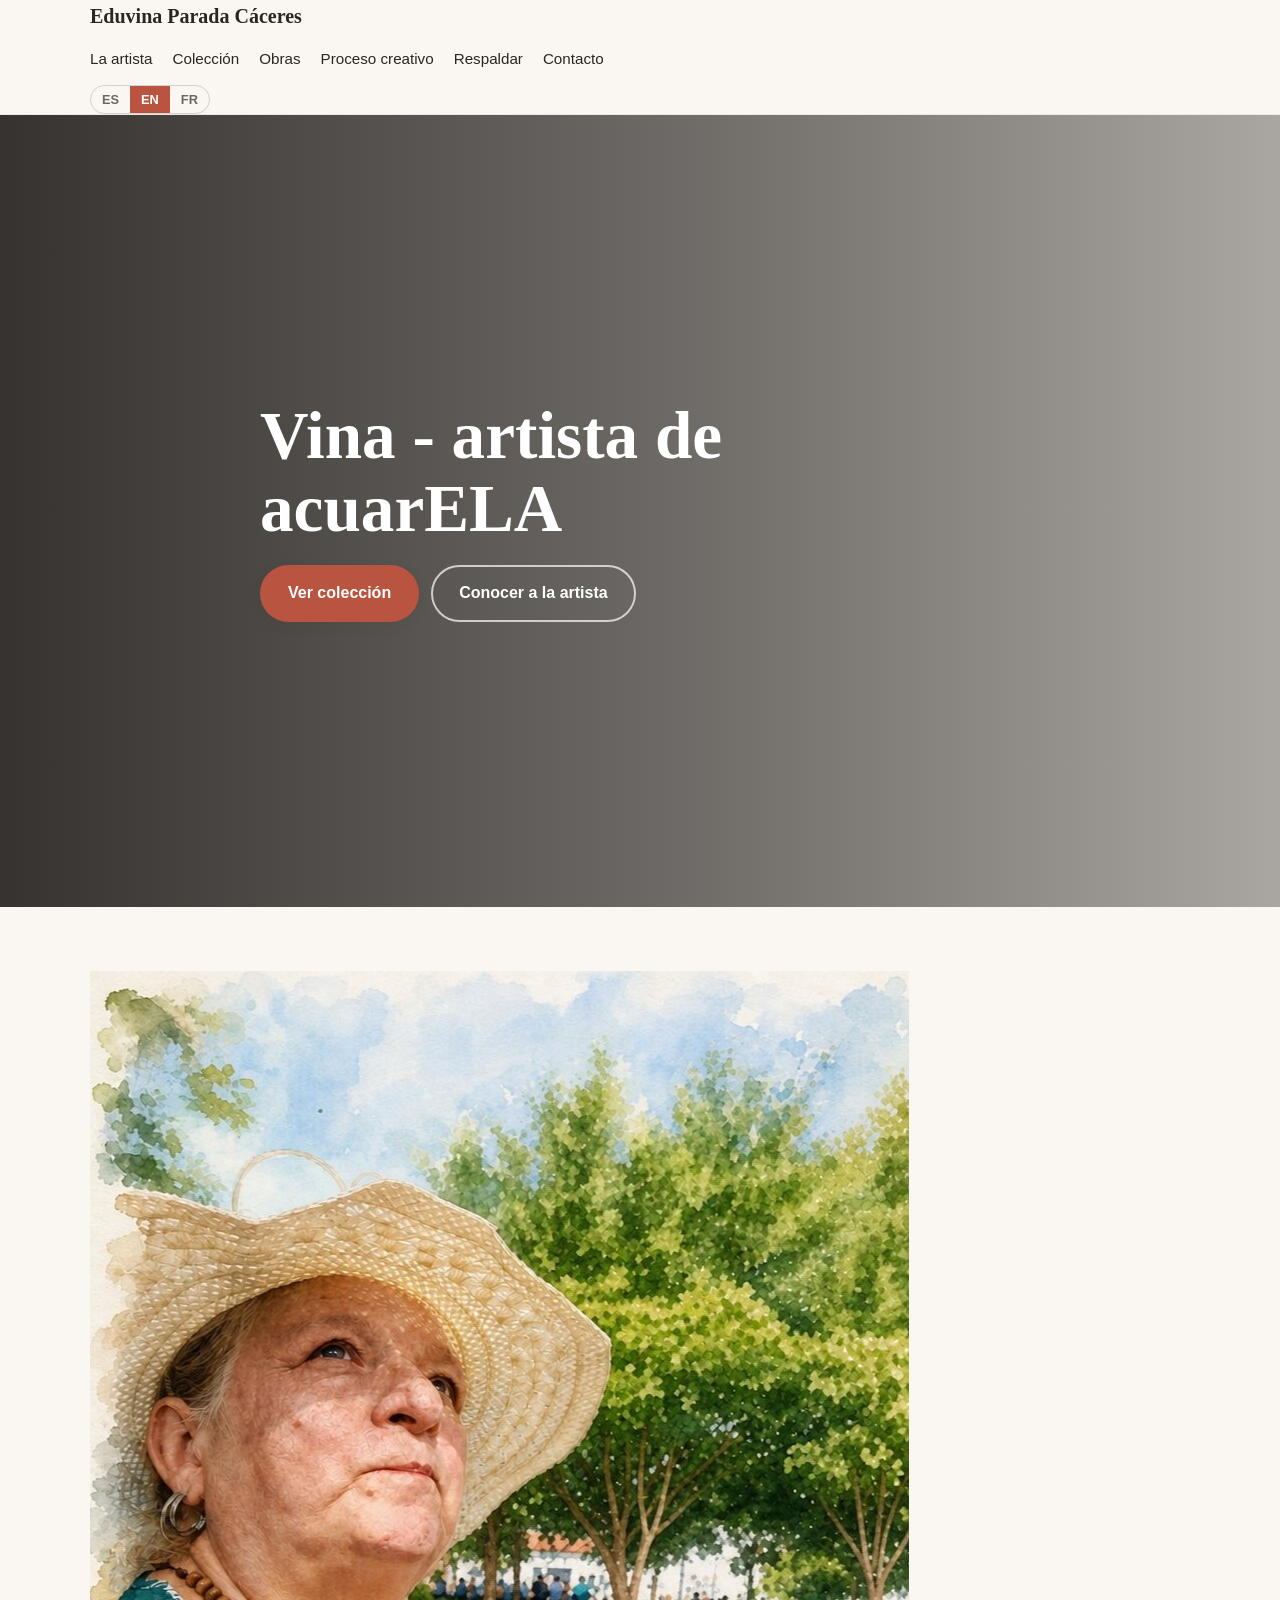
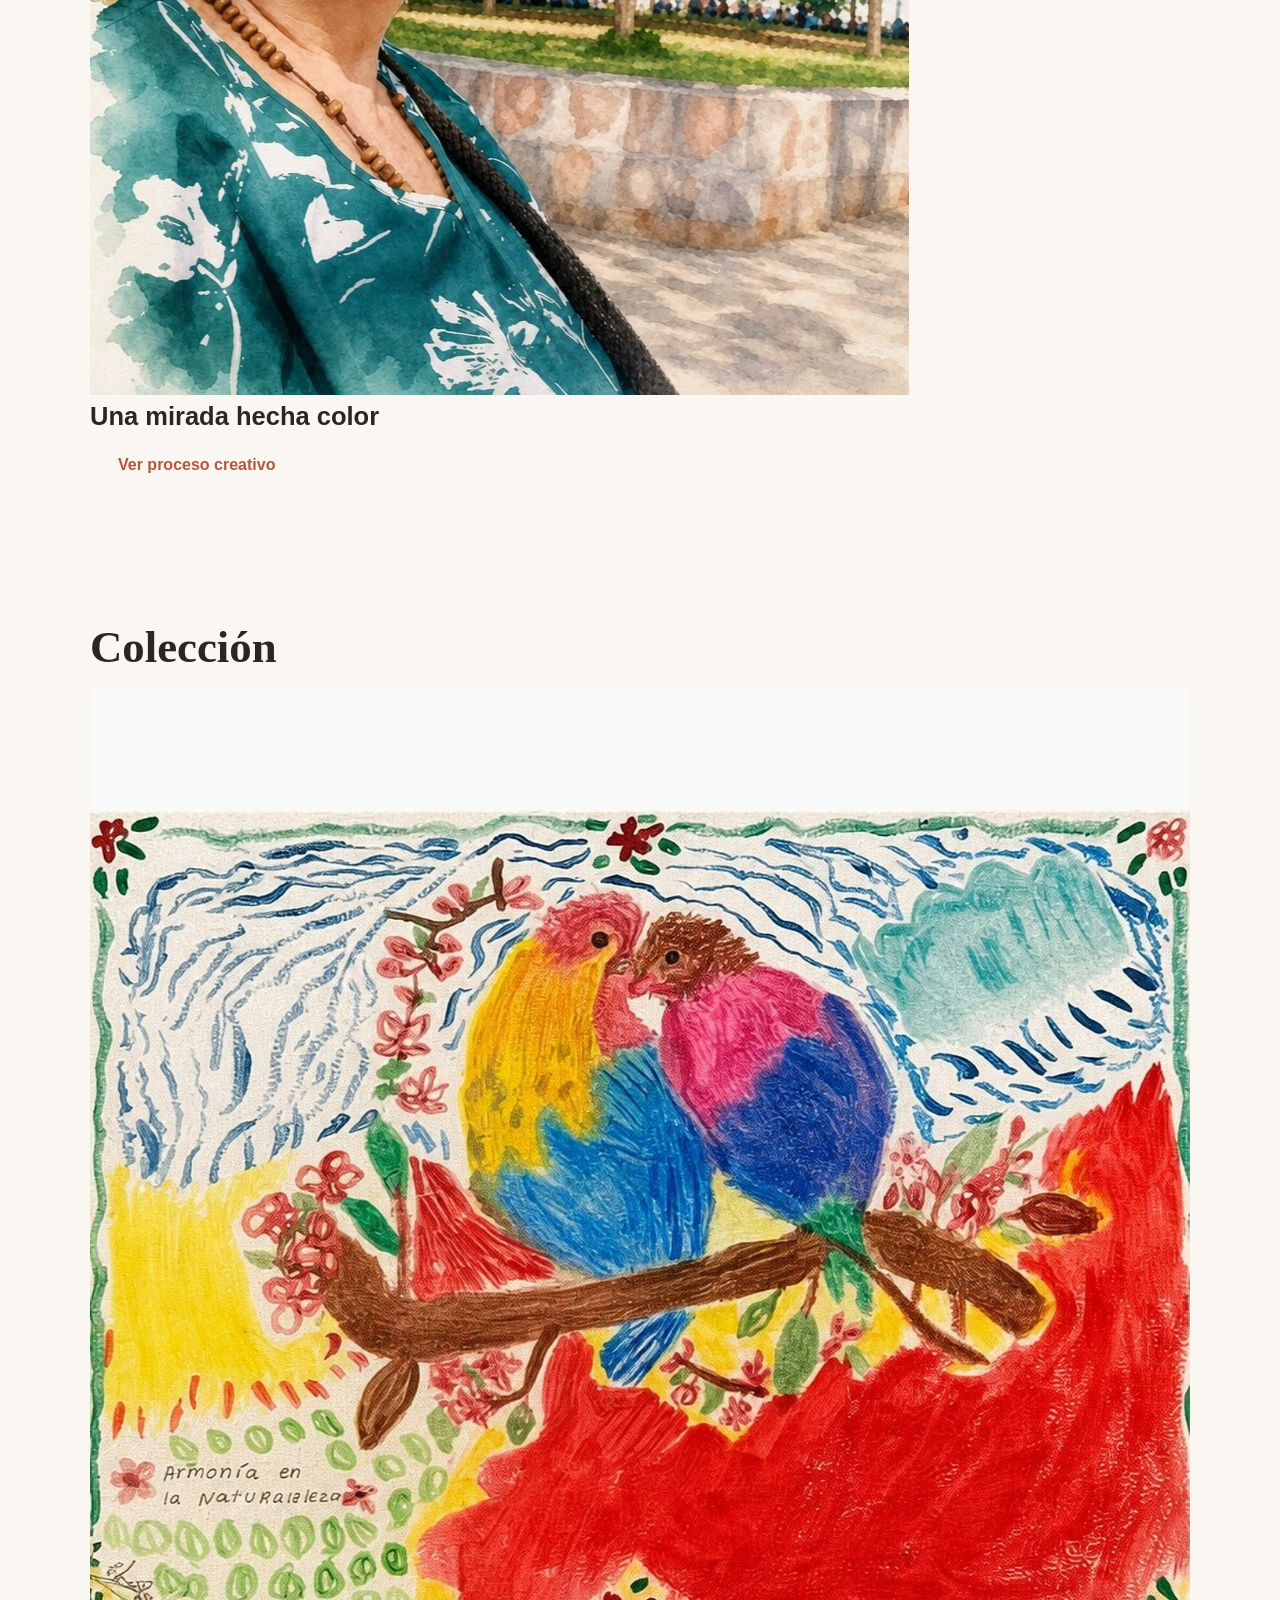
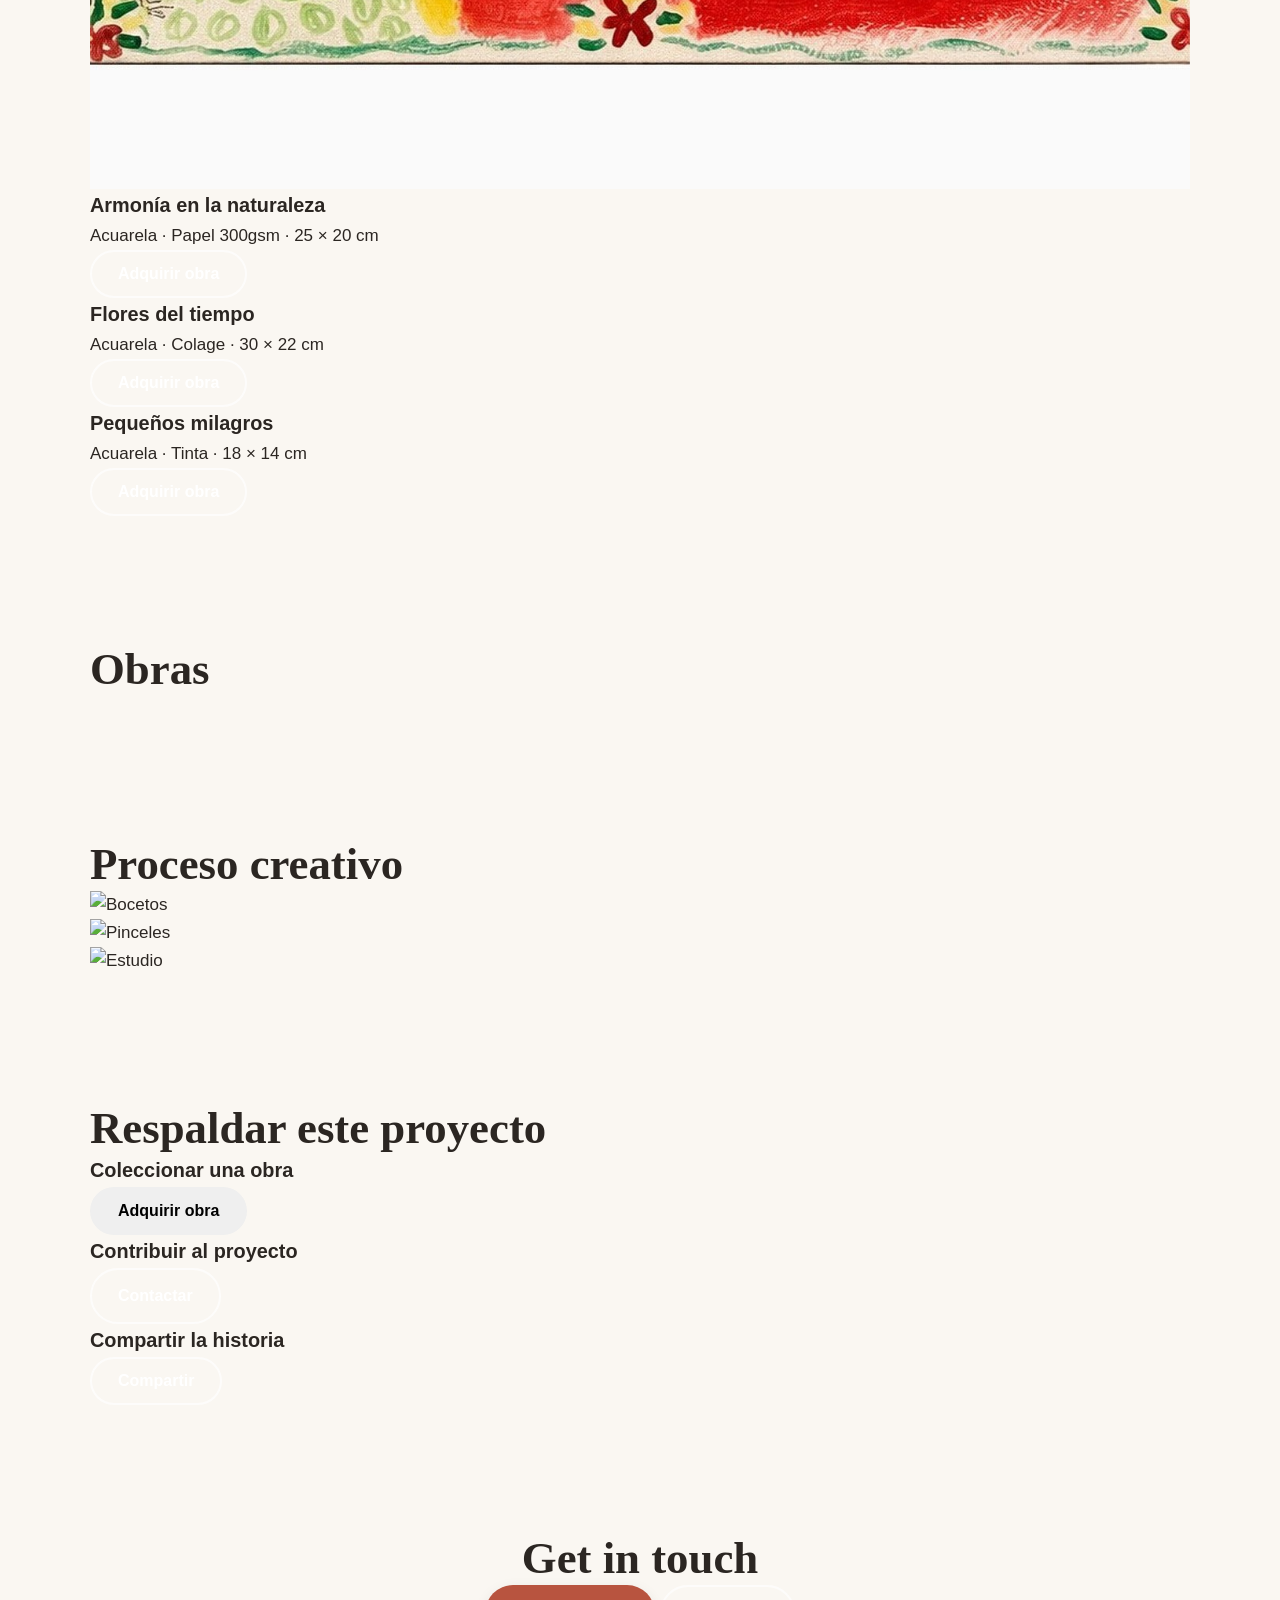
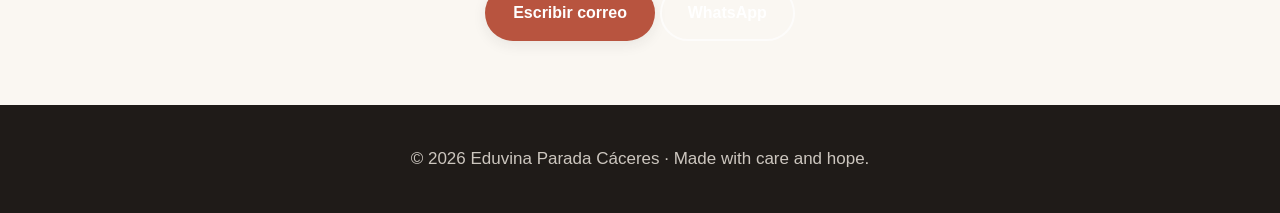
==== index.html @ 28e1c762 "Update title and content for Vina Acuarela site" ====
<!DOCTYPE html>
<html lang="es">
<head>
  <meta charset="utf-8" />
  <meta name="viewport" content="width=device-width,initial-scale=1" />
  <title data-i18n="meta_title">Vina Acuarela · El color como una forma de florecer</title>

  <meta name="description" data-i18n-attr="content:meta_desc" content="" />

  <!-- Canonical / Open Graph / Twitter -->
  <link rel="canonical" href="https://www.vina-acuarela.com/" />
  <meta property="og:url" content="https://www.vina-acuarela.com/" />
  <meta property="og:type" content="website" />
  <meta property="og:title" content="Vina Acuarela · El color como una forma de florecer" />
  <meta property="og:description" content="" data-i18n-attr="content:meta_desc" />
  <!-- <meta property="og:image" content="https://www.vina-acuarela.com/images/og-image.jpg" /> -->

  <meta name="twitter:card" content="summary_large_image" />
  <meta name="twitter:url" content="https://www.vina-acuarela.com/" />
  <meta name="twitter:title" content="Vina Acuarela · El color como una forma de florecer" />
  <meta name="twitter:description" content="" data-i18n-attr="content:meta_desc" />

  <script type="application/ld+json">
  {
    "@context": "https://schema.org",
    "@type": "WebSite",
    "url": "https://www.vina-acuarela.com/",
    "name": "Vina Acuarela",
    "description": ""
  }
  </script>

  <link rel="stylesheet" href="styles.css" />
</head>
<body>
  <header class="site-header">
    <div class="container nav-row">
      <a class="nav__logo" href="#inicio" data-i18n="site_name">Vina Acuarela</a>

      <nav class="nav">
        <ul class="nav__links">
          <li><a href="#la-artista" data-i18n="nav_artista">La artista</a></li>
          <li><a href="#coleccion" data-i18n="nav_coleccion">Colección</a></li>
          <li><a href="#obras" data-i18n="nav_obras">Obras</a></li>
          <li><a href="#proceso" data-i18n="nav_proceso">Proceso creativo</a></li>
          <li><a href="#respaldar" data-i18n="nav_respaldar">Respaldar</a></li>
          <li><a href="#contacto" data-i18n="nav_contacto">Contacto</a></li>
        </ul>
      </nav>

      <div class="lang-switch" role="group" aria-label="Idioma">
        <button class="lang-switch__btn" data-lang="es">ES</button>
        <button class="lang-switch__btn" data-lang="en">EN</button>
        <button class="lang-switch__btn" data-lang="fr">FR</button>
      </div>
    </div>
  </header>

  <main>
    <!-- HERO -->
    <section class="hero" id="inicio" aria-label="Hero">
      <div class="hero__media" style="background-image:url('images/hero-painting.jpg');"></div>
      <div class="hero__overlay"></div>
      <div class="hero__content container">
        <h1 class="hero__title" data-i18n-html="hero_title">El color como una forma de florecer</h1>
        <p class="hero__lead" data-i18n-html="hero_lead"></p>
        <div class="hero__actions">
          <a href="#coleccion" class="btn btn--primary" data-i18n="hero_cta_collection">Ver colección</a>
          <a href="#la-artista" class="btn btn--ghost" data-i18n="hero_cta_artist">Conocer a la artista</a>
        </div>
      </div>
    </section>

    <!-- LA ARTISTA -->
    <section class="section section--artist" id="la-artista">
      <div class="container artist-grid">
        <div class="artist-photo">
          <img src="images/artista.jpg" alt="Vina pintando" loading="lazy" />
        </div>
        <div class="artist-bio">
          <h2 data-i18n="la_artista_title">Una mirada hecha color</h2>
          <p data-i18n-html="la_artista_p1"></p>
          <p data-i18n-html="la_artista_p2"></p>
          <a href="#proceso" class="btn btn--small" data-i18n="la_artista_cta">Ver proceso creativo</a>
        </div>
      </div>
    </section>

    <!-- COLECCIÓN -->
    <section class="section" id="coleccion">
      <div class="container">
        <h2 class="section__title" data-i18n="coleccion_title">Colección</h2>
        <p class="section__lead" data-i18n-html="coleccion_lead"></p>

        <div id="coleccion-grid" class="grid">
          <!-- Las tarjetas se pueden generar desde config.json / app.js.
               Incluyo 3 ejemplos estáticos que puedes mantener o poblar con JS -->
          <article class="card">
            <img src="images/obra-1.jpg" alt="" loading="lazy" />
            <div class="card-body">
              <h3 data-i18n="obra_1_titulo">Armonía en la naturaleza</h3>
              <p class="muted" data-i18n-html="obra_1_desc"></p>
              <div class="card-meta">
                <span data-i18n="obra_1_tecnica">Acuarela · Papel 300gsm</span>
                <span>·</span>
                <span data-i18n="obra_1_dim">25 × 20 cm</span>
              </div>
              <div class="card-actions">
                <button class="btn btn--ghost" data-reserve data-id="obra-1" data-i18n="btn_adquirir">Adquirir obra</button>
              </div>
            </div>
          </article>

          <article class="card">
            <img src="images/obra-2.jpg" alt="" loading="lazy" />
            <div class="card-body">
              <h3 data-i18n="obra_2_titulo">Flores del tiempo</h3>
              <p class="muted" data-i18n-html="obra_2_desc"></p>
              <div class="card-meta">
                <span data-i18n="obra_2_tecnica">Acuarela · Colage</span>
                <span>·</span>
                <span data-i18n="obra_2_dim">30 × 22 cm</span>
              </div>
              <div class="card-actions">
                <button class="btn btn--ghost" data-reserve data-id="obra-2" data-i18n="btn_adquirir">Adquirir obra</button>
              </div>
            </div>
          </article>

          <article class="card">
            <img src="images/obra-3.jpg" alt="" loading="lazy" />
            <div class="card-body">
              <h3 data-i18n="obra_3_titulo">Pequeños milagros</h3>
              <p class="muted" data-i18n-html="obra_3_desc"></p>
              <div class="card-meta">
                <span data-i18n="obra_3_tecnica">Acuarela · Tinta</span>
                <span>·</span>
                <span data-i18n="obra_3_dim">18 × 14 cm</span>
              </div>
              <div class="card-actions">
                <button class="btn btn--ghost" data-reserve data-id="obra-3" data-i18n="btn_adquirir">Adquirir obra</button>
              </div>
            </div>
          </article>
        </div>
      </div>
    </section>

    <!-- OBRAS (detalle, puede ser dinámico en app.js) -->
    <section class="section" id="obras">
      <div class="container">
        <h2 class="section__title" data-i18n="obras_title">Obras</h2>
        <p class="section__lead" data-i18n-html="obras_lead"></p>
        <!-- Placeholder para un modal o detalle dinámico -->
        <div id="obra-detalle" aria-live="polite"></div>
      </div>
    </section>

    <!-- PROCESO CREATIVO -->
    <section class="section section--process" id="proceso">
      <div class="container">
        <h2 class="section__title" data-i18n="proceso_title">Proceso creativo</h2>
        <p data-i18n-html="proceso_p1"></p>
        <div class="process-gallery">
          <img src="images/proceso-1.jpg" alt="Bocetos" loading="lazy" />
          <img src="images/proceso-2.jpg" alt="Pinceles" loading="lazy" />
          <img src="images/proceso-3.jpg" alt="Estudio" loading="lazy" />
        </div>
      </div>
    </section>

    <!-- RESPALDAR -->
    <section class="section section--support" id="respaldar">
      <div class="container">
        <h2 class="section__title" data-i18n="respaldar_title">Respaldar este proyecto</h2>
        <p data-i18n-html="respaldar_lead"></p>
        <div class="support-grid">
          <div class="support-card">
            <h3 data-i18n="respaldar_op1_title">Coleccionar una obra</h3>
            <p data-i18n-html="respaldar_op1_text"></p>
            <button class="btn" data-i18n="btn_adquirir">Adquirir obra</button>
          </div>
          <div class="support-card">
            <h3 data-i18n="respaldar_op2_title">Contribuir al proyecto</h3>
            <p data-i18n-html="respaldar_op2_text"></p>
            <a class="btn btn--ghost" href="#contacto" data-i18n="btn_contactar">Contactar</a>
          </div>
          <div class="support-card">
            <h3 data-i18n="respaldar_op3_title">Compartir la historia</h3>
            <p data-i18n-html="respaldar_op3_text"></p>
            <button class="btn btn--ghost" data-share data-i18n="btn_compartir">Compartir</button>
          </div>
        </div>
      </div>
    </section>

    <!-- CONTACTO -->
    <section class="section" id="contacto">
      <div class="container" style="text-align:center;">
        <h2 class="section__title" data-i18n="contacto_title">Contacto</h2>
        <p data-i18n-html="contacto_lead"></p>
        <div class="contact-actions">
          <a class="btn btn--primary" href="mailto:vinapc2611@gmail.com" data-i18n="contacto_email_btn">Escribir correo</a>
          <a class="btn btn--ghost" href="https://wa.me/573155427152" target="_blank" rel="noopener" data-i18n="contacto_whatsapp_btn">WhatsApp</a>
        </div>
      </div>
    </section>
  </main>

  <footer class="site-footer">
    <div class="container" style="text-align:center;">
      <p>© <span id="year">2026</span> <span data-i18n="site_name">Vina Acuarela</span> · <span data-i18n="footer_copy">La belleza merece permanecer.</span></p>
    </div>
  </footer>

  <script src="app.js"></script>
  <script src="i18n.js"></script>
</body>
</html>
---- styles.css ----
/* ============================================================= */
/*  EDUVINA PARADA CÁCERES · LANDING SOLIDARIA                    */
/*  Diseño mobile-first, responsive, digno y esperanzador.       */
/*  Para cambiar la paleta, edita las variables de :root.        */
/* ============================================================= */

:root {
  --color-bg: #faf7f2;
  --color-surface: #ffffff;
  --color-alt: #f1ece3;
  --color-text: #2b2622;
  --color-muted: #6f675e;
  --color-primary: #b8543f;       /* Terracota (donar / acento) */
  --color-primary-dark: #8f3d2c;
  --color-accent: #c79a5b;        /* Dorado (comprar / obra) */
  --color-accent-dark: #a87f43;
  --color-dark: #2b2622;          /* Fondo oscuro */
  --color-light: #f7f1e8;

  --font-serif: 'Cormorant Garamond', Georgia, serif;
  --font-sans: 'Inter', -apple-system, BlinkMacSystemFont, 'Segoe UI', sans-serif;

  --radius: 14px;
  --radius-sm: 8px;
  --shadow: 0 10px 30px rgba(43, 38, 34, 0.10);
  --shadow-sm: 0 4px 14px rgba(43, 38, 34, 0.08);
  --max-width: 1140px;
  --transition: 0.25s ease;
}

*, *::before, *::after { box-sizing: border-box; margin: 0; padding: 0; }

html { scroll-behavior: smooth; }

body {
  font-family: var(--font-sans);
  color: var(--color-text);
  background-color: var(--color-bg);
  line-height: 1.65;
  font-size: 17px;
  -webkit-font-smoothing: antialiased;
}

img { max-width: 100%; display: block; }

a { color: var(--color-primary); text-decoration: none; transition: color var(--transition); }
a:hover { color: var(--color-primary-dark); }

/* ----- LAYOUT ----- */
.container { width: 100%; max-width: var(--max-width); margin: 0 auto; padding: 0 20px; }
.section { padding: 64px 0; }
.section--alt { background-color: var(--color-alt); }

.section__head { max-width: 720px; margin: 0 auto 44px; text-align: center; }
.section__title {
  font-family: var(--font-serif);
  font-size: clamp(1.9rem, 5vw, 2.8rem);
  font-weight: 700; line-height: 1.15; color: var(--color-text);
}
.section__title--left { text-align: left; }
.section__title--light { color: var(--color-light); }
.section__lead { margin-top: 16px; color: var(--color-muted); font-size: 1.05rem; }
.section__lead--light { color: rgba(247, 241, 232, 0.85); }

.eyebrow {
  display: inline-block; font-size: 0.8rem; font-weight: 700;
  letter-spacing: 0.15em; text-transform: uppercase;
  color: var(--color-primary); margin-bottom: 10px;
}
.eyebrow--light { color: var(--color-accent); }

/* ----- BOTONES ----- */
.btn {
  display: inline-flex; align-items: center; justify-content: center; gap: 8px;
  font-family: var(--font-sans); font-weight: 600; font-size: 1rem;
  padding: 13px 26px; border-radius: 50px; border: 2px solid transparent;
  cursor: pointer; transition: all var(--transition); text-align: center;
}
.btn--primary { background-color: var(--color-primary); color: #fff; box-shadow: var(--shadow-sm); }
.btn--primary:hover { background-color: var(--color-primary-dark); color: #fff; transform: translateY(-2px); }
.btn--accent { background-color: var(--color-accent); color: #2b2622; box-shadow: var(--shadow-sm); }
.btn--accent:hover { background-color: var(--color-accent-dark); color: #2b2622; transform: translateY(-2px); }
.btn--dark { background-color: var(--color-dark); color: #fff; }
.btn--dark:hover { background-color: #000; color: #fff; transform: translateY(-2px); }
.btn--light { background-color: #fff; color: var(--color-primary-dark); }
.btn--light:hover { background-color: #f1ece3; color: var(--color-primary-dark); }
.btn--ghost { background-color: transparent; color: #fff; border-color: rgba(255,255,255,0.7); }
.btn--ghost:hover { background-color: #fff; color: var(--color-text); }
.btn--lg { padding: 16px 30px; font-size: 1.05rem; }
.btn--sm { padding: 9px 18px; font-size: 0.9rem; }
.btn--block { width: 100%; }

/* ----- HEADER / NAV ----- */
.site-header {
  position: sticky; top: 0; z-index: 100;
  background-color: rgba(250, 247, 242, 0.92);
  backdrop-filter: blur(8px);
  border-bottom: 1px solid rgba(43, 38, 34, 0.07);
}
.nav { display: flex; align-items: center; justify-content: space-between; gap: 16px; padding: 12px 0; flex-wrap: wrap; }
.nav__logo { font-family: var(--font-serif); font-size: 1.25rem; font-weight: 700; color: var(--color-text); }
.nav__links { list-style: none; display: flex; align-items: center; gap: 20px; }
.nav__links a { color: var(--color-text); font-weight: 500; font-size: 0.95rem; }
.nav__links a:hover { color: var(--color-primary); }
.nav__right { display: flex; align-items: center; gap: 14px; }
.nav__cta { background-color: var(--color-primary); color: #fff !important; padding: 9px 18px; border-radius: 50px; font-weight: 600; }
.nav__cta:hover { background-color: var(--color-primary-dark); }

/* ----- SELECTOR DE IDIOMA ----- */
.lang-switch { display: inline-flex; border: 1px solid rgba(43,38,34,0.18); border-radius: 50px; overflow: hidden; }
.lang-switch__btn {
  background: transparent; border: none; cursor: pointer;
  font-family: var(--font-sans); font-weight: 600; font-size: 0.8rem;
  padding: 6px 11px; color: var(--color-muted); transition: all var(--transition);
}
.lang-switch__btn:hover { color: var(--color-primary); }
.lang-switch__btn.is-active { background-color: var(--color-primary); color: #fff; }

/* support active state by aria-pressed (used by i18n.js) */
.lang-switch__btn[aria-pressed="true"] {
  background-color: var(--color-primary);
  color: #fff;
}

@media (max-width: 720px) {
  .nav__links { display: none; }
}

/* ----- HERO ----- */
.hero { position: relative; min-height: 88vh; display: flex; align-items: center; overflow: hidden; }
.hero__bg { position: absolute; inset: 0; background-size: cover; background-position: center; background-color: #3a322c; }
.hero__overlay {
  position: absolute; inset: 0;
  background: linear-gradient(to right, rgba(20,16,13,0.85) 0%, rgba(20,16,13,0.6) 55%, rgba(20,16,13,0.35) 100%);
}
.hero__content { position: relative; z-index: 2; color: #fff; padding: 70px 0; max-width: 760px; }
.hero__kicker {
  display: inline-block; font-size: 0.85rem; font-weight: 600; letter-spacing: 0.08em;
  text-transform: uppercase; color: var(--color-accent);
  border: 1px solid rgba(199,154,91,0.5); border-radius: 50px; padding: 6px 16px; margin-bottom: 22px;
}
.hero__title { font-family: var(--font-serif); font-size: clamp(2.4rem, 7vw, 4.2rem); font-weight: 700; line-height: 1.08; margin-bottom: 20px; color: #fff; }
.hero__subtitle { font-size: clamp(1.05rem, 2.5vw, 1.3rem); color: rgba(255,255,255,0.92); max-width: 600px; margin-bottom: 30px; }
.hero__actions { display: flex; flex-wrap: wrap; gap: 12px; }

/* ----- HISTORIA ----- */
.historia__grid { display: grid; grid-template-columns: 1fr; gap: 40px; align-items: center; }
.historia__img { width: 100%; border-radius: var(--radius); box-shadow: var(--shadow); object-fit: cover; aspect-ratio: 4/5; background-color: var(--color-alt); }
.historia__text p { margin-top: 16px; color: var(--color-muted); }
@media (min-width: 860px) {
  .historia__grid { grid-template-columns: 0.85fr 1.15fr; gap: 56px; }
}

/* ----- LA OBRA ----- */
.obra-card {
  display: grid; grid-template-columns: 1fr; gap: 0;
  background-color: var(--color-surface); border-radius: var(--radius);
  overflow: hidden; box-shadow: var(--shadow); max-width: 920px; margin: 0 auto;
}
.obra-card__media { background-color: var(--color-alt); }
.obra-card__img { width: 100%; height: 100%; object-fit: cover; aspect-ratio: 1/1; }
.obra-card__body { padding: 30px; display: flex; flex-direction: column; }
.obra-card__title { font-family: var(--font-serif); font-size: 1.9rem; font-weight: 700; margin-bottom: 16px; }
.ficha { margin-bottom: 22px; }
.ficha__row { display: flex; justify-content: space-between; gap: 16px; padding: 9px 0; border-bottom: 1px solid rgba(43,38,34,0.08); }
.ficha__row dt { color: var(--color-muted); font-size: 0.92rem; }
.ficha__row dd { font-weight: 600; text-align: right; }
.ficha__badge { background-color: #e7f3e8; color: #2f7d4f; font-size: 0.8rem; font-weight: 600; padding: 3px 12px; border-radius: 50px; }
.obra-card__price-wrap { display: flex; flex-direction: column; margin-bottom: 18px; }
.obra-card__price-label { font-size: 0.85rem; color: var(--color-muted); }
.obra-card__price { font-family: var(--font-serif); font-size: 2rem; font-weight: 700; color: var(--color-primary); }
.obra-card__note { margin-top: 14px; font-size: 0.9rem; color: var(--color-muted); text-align: center; }
@media (min-width: 760px) {
  .obra-card { grid-template-columns: 1fr 1fr; }
}

/* Ajuste para la cita en la obra (cursiva / bloque) */
.obra-card__quote em {
  display: block;
  font-style: italic;
  color: var(--color-muted, #5a524d);
  margin: 12px 0;
}

/* ----- CÓMO AYUDAR ----- */
.ayudar__grid { display: grid; grid-template-columns: 1fr; gap: 24px; }
.ayuda-card {
  background-color: var(--color-surface); border-radius: var(--radius); padding: 32px 24px;
  text-align: center; box-shadow: var(--shadow-sm); display: flex; flex-direction: column; align-items: center;
  border-top: 4px solid var(--color-primary);
}
.ayuda-card--featured { border-top-color: var(--color-accent); transform: scale(1.03); }
.ayuda-card__icon { font-size: 2.4rem; margin-bottom: 12px; }
.ayuda-card__title { font-family: var(--font-serif); font-size: 1.5rem; font-weight: 700; margin-bottom: 10px; }
.ayuda-card p { color: var(--color-muted); margin-bottom: 20px; flex: 1; }
@media (min-width: 760px) {
  .ayudar__grid { grid-template-columns: repeat(3, 1fr); align-items: stretch; }
}

/* ----- MEDIOS DE DONACIÓN / CTA OSCURO ----- */
.section--cta { background-color: var(--color-dark); background-image: radial-gradient(circle at 80% 0%, rgba(184,84,63,0.35), transparent 55%); }
.donaciones__grid { display: grid; grid-template-columns: 1fr; gap: 22px; }

/* original .donacion-card styles for dark CTA (kept) */
.donacion-card {
  background-color: rgba(255,255,255,0.06); border: 1px solid rgba(255,255,255,0.12);
  border-radius: var(--radius); padding: 26px 22px; text-align: center; color: var(--color-light);
}
.donacion-card--highlight { background-color: var(--color-primary); border-color: var(--color-primary); color: #fff; }
.donacion-card__icon { font-size: 2.2rem; display: block; margin-bottom: 12px; }
.donacion-card__title { font-size: 1.25rem; font-weight: 600; margin-bottom: 10px; }
.donacion-card__detail { font-size: 0.98rem; color: rgba(247,241,232,0.9); margin-bottom: 4px; }
.donacion-card__name { font-size: 0.85rem; color: rgba(247,241,232,0.6); margin-top: 6px; margin-bottom: 14px; }
.donacion-card--highlight .donacion-card__detail, .donacion-card--highlight .donacion-card__name { color: rgba(255,255,255,0.95); }

@media (min-width: 600px) { .donaciones__grid { grid-template-columns: repeat(2, 1fr); } }
@media (min-width: 980px) { .donaciones__grid { grid-template-columns: repeat(4, 1fr); } }

/* CENTRADO: cuando quieras centrar un único bloque de donación (clase utilitaria usada en index.html) */
.donaciones__grid--center {
  display: flex;
  justify-content: center;
  align-items: center;
}

/* Limita el ancho de la tarjeta centrada y asegura que no rompa el estilo oscuro */
.donaciones__grid--center .donacion-card {
  max-width: 420px;
  margin: 0 auto;
  display: block;
}

/* Contenedor título + bandera: centrado y alineado */
.donacion-card__title-wrap {
  display: flex;
  align-items: center;
  justify-content: center;
  gap: 8px;
  margin-bottom: 8px;
}

/* ----- FONDOS ----- */
.fondos__grid { display: grid; grid-template-columns: 1fr; gap: 22px; }
.fondo-card { background-color: var(--color-surface); border-radius: var(--radius); padding: 28px 22px; text-align: center; box-shadow: var(--shadow-sm); border-top: 4px solid var(--color-accent); }
.fondo-card__icon { font-size: 2.4rem; display: block; margin-bottom: 12px; }
.fondo-card__title { font-size: 1.15rem; font-weight: 600; margin-bottom: 8px; }
.fondo-card p { font-size: 0.95rem; color: var(--color-muted); }
@media (min-width: 600px) { .fondos__grid { grid-template-columns: repeat(2, 1fr); } }
@media (min-width: 980px) { .fondos__grid { grid-template-columns: repeat(4, 1fr); } }

/* ----- ESTO RECIÉN EMPIEZA ----- */
.futuro__inner { max-width: 720px; margin: 0 auto; text-align: center; }
.futuro__text { margin-top: 16px; color: var(--color-muted); font-size: 1.05rem; }
.futuro__inner .btn { margin-top: 28px; }

/* ----- EVENTO ----- */
.evento-info {
  display: grid; grid-template-columns: repeat(2, 1fr); gap: 16px;
  background-color: var(--color-surface); border-radius: var(--radius);
  padding: 26px; box-shadow: var(--shadow-sm); max-width: 860px; margin: 0 auto;
}
.evento-info__item { display: flex; flex-direction: column; gap: 4px; }
.evento-info__label { font-size: 0.85rem; font-weight: 600; color: var(--color-primary); }
.evento-info__value { font-weight: 500; }
@media (min-width: 760px) { .evento-info { grid-template-columns: repeat(4, 1fr); } }

/* ----- FAQ ----- */
.faq__inner { max-width: 760px; margin: 0 auto; }
.faq-item {
  background-color: var(--color-surface); border-radius: var(--radius-sm);
  box-shadow: var(--shadow-sm); margin-bottom: 14px; padding: 4px 22px; overflow: hidden;
}
.faq-item summary {
  list-style: none; cursor: pointer; font-weight: 600; font-size: 1.08rem;
  padding: 16px 0; display: flex; justify-content: space-between; align-items: center; gap: 12px;
}
.faq-item summary::-webkit-details-marker { display: none; }
.faq-item summary::after { content: "+"; font-size: 1.5rem; color: var(--color-primary); transition: transform var(--transition); }
.faq-item[open] summary::after { transform: rotate(45deg); }
.faq-item p { padding: 0 0 18px; color: var(--color-muted); }

/* ----- CONTACTO ----- */
.contacto__inner { max-width: 820px; margin: 0 auto; text-align: center; }

/* base: mobile first — grid para apilar en móvil */
.contacto__links { display: grid; grid-template-columns: 1fr; gap: 16px; margin-top: 30px; }

/* caja visual para enlaces de contacto (útil cuando se usan como bloques centrados) */
.contacto__link--box {
  display: inline-flex;
  flex-direction: column;
  align-items: center;
  padding: 12px 18px;
  border-radius: 10px;
  background: var(--color-surface, #fff);
  color: inherit;
  text-decoration: none;
  min-width: 220px;
  box-shadow: var(--shadow-sm);
  border: 1px solid rgba(43,38,34,0.04);
}

/* default contacto link (oscuro) */
.contacto__link {
  background-color: rgba(255,255,255,0.06); border: 1px solid rgba(255,255,255,0.14);
  border-radius: var(--radius); padding: 20px; display: flex; flex-direction: column; gap: 4px; color: var(--color-light);
}
.contacto__link:hover { background-color: rgba(255,255,255,0.12); color: #fff; transform: translateY(-2px); }
.contacto__link-label { font-size: 0.8rem; text-transform: uppercase; letter-spacing: 0.1em; color: var(--color-accent); }
.contacto__link-value { font-weight: 600; font-size: 1.05rem; }

/* En pantallas grandes: centrar las tarjetas de contacto y mostrarlas inline */
@media (min-width: 680px) {
  .contacto__links { display: flex; justify-content: center; gap: 18px; align-items: center; }
}

/* ----- FOOTER ----- */
.site-footer { background-color: #1f1b18; color: rgba(247,241,232,0.8); padding: 40px 0; text-align: center; }
.site-footer__brand { font-family: var(--font-serif); font-size: 1.4rem; color: var(--color-light); margin-bottom: 6px; }
.site-footer__tagline { font-size: 0.95rem; color: var(--color-accent); margin-bottom: 14px; }
.site-footer__copy { font-size: 0.85rem; color: rgba(247,241,232,0.5); }

/* ============================================================= */
/*  CATÁLOGO DE OBRAS · estilo galería / museo                    */
/*  Mucho espacio en blanco, imágenes protagonistas, hover sutil  */
/* ============================================================= */
.catalogo__grid {
  display: grid;
  grid-template-columns: 1fr;
  gap: 40px 32px;
  margin-top: 8px;
}
@media (min-width: 600px) { .catalogo__grid { grid-template-columns: repeat(2, 1fr); } }
@media (min-width: 980px) { .catalogo__grid { grid-template-columns: repeat(3, 1fr); gap: 56px 40px; } }

.cat-card { display: flex; flex-direction: column; }

/* Imagen: marco limpio, relación cuadrada, zoom suave al pasar el cursor */
.cat-card__media {
  position: relative; display: block; width: 100%; padding: 0; border: none;
  background: var(--color-surface); cursor: zoom-in; overflow: hidden;
  border-radius: var(--radius-sm); box-shadow: var(--shadow-sm);
  aspect-ratio: 1 / 1;
}
.cat-card__img {
  width: 100%; height: 100%; object-fit: cover; display: block;
  transition: transform 0.6s ease;
}
.cat-card__media:hover .cat-card__img,
.cat-card__media:focus-visible .cat-card__img { transform: scale(1.05); }
.cat-card__zoom {
  position: absolute; bottom: 12px; right: 12px;
  background: rgba(43,38,34,0.78); color: #fff; font-size: 0.78rem; font-weight: 600;
  padding: 6px 12px; border-radius: 50px; opacity: 0; transform: translateY(6px);
  transition: all var(--transition);
}
.cat-card__media:hover .cat-card__zoom,
.cat-card__media:focus-visible .cat-card__zoom { opacity: 1; transform: translateY(0); }

.cat-card__body { padding: 18px 2px 0; }
.cat-card__head { display: flex; align-items: baseline; justify-content: space-between; gap: 10px; }
.cat-card__title {
  font-family: var(--font-serif); font-size: 1.45rem; font-weight: 600;
  line-height: 1.2; color: var(--color-text);
}
.cat-card__badge {
  flex-shrink: 0; font-size: 0.7rem; font-weight: 700; letter-spacing: 0.08em; text-transform: uppercase;
  color: var(--color-accent-dark); border: 1px solid var(--color-accent); border-radius: 50px; padding: 3px 10px;
  white-space: nowrap;
}
.cat-card__meta { margin-top: 6px; color: var(--color-muted); font-size: 0.9rem; font-style: italic; }
.cat-card__price { margin-top: 6px; font-weight: 700; color: var(--color-primary); font-size: 1.05rem; }
.cat-card__actions { margin-top: 14px; display: flex; gap: 10px; flex-wrap: wrap; }

.btn--ghost-dark { background: transparent; color: var(--color-text); border-color: rgba(43,38,34,0.25); }
.btn--ghost-dark:hover { background: var(--color-text); color: #fff; }

/* ----- LIGHTBOX (ventana ampliada) ----- */
.cat-lightbox {
  border: none; border-radius: var(--radius); padding: 0; max-width: 920px; width: 92vw;
  box-shadow: 0 30px 80px rgba(0,0,0,0.4); background: var(--color-surface); color: var(--color-text);
}
.cat-lightbox::backdrop { background: rgba(20,16,14,0.72); backdrop-filter: blur(3px); }
.lb__close {
  position: absolute; top: 10px; right: 14px; z-index: 2; border: none; background: rgba(0,0,0,0.45);
  color: #fff; width: 38px; height: 38px; border-radius: 50%; font-size: 1.5rem; line-height: 1; cursor: pointer;
}
.lb__close:hover { background: rgba(0,0,0,0.75); }
.lb__inner { display: grid; grid-template-columns: 1fr; }
.lb__media { background: var(--color-alt); }
.lb__img { width: 100%; height: 100%; max-height: 56vh; object-fit: contain; }
.lb__body { padding: 28px; }
.lb__title { font-family: var(--font-serif); font-size: 2rem; font-weight: 700; line-height: 1.15; }
.lb__desc { margin-top: 12px; color: var(--color-muted); }
.lb__ficha { margin: 18px 0 24px; display: grid; gap: 8px; }
.lb__ficha div { display: flex; justify-content: space-between; gap: 12px; border-bottom: 1px solid var(--color-alt); padding-bottom: 6px; }
.lb__ficha dt { font-size: 0.85rem; text-transform: uppercase; letter-spacing: 0.06em; color: var(--color-muted); }
.lb__ficha dd { font-weight: 600; text-align: right; }
@media (min-width: 760px) {
  .lb__inner { grid-template-columns: 1.1fr 1fr; }
  .lb__img { max-height: 80vh; }
}

/* ----- ACCESIBILIDAD ----- */
@media (prefers-reduced-motion: reduce) {
  html { scroll-behavior: auto; }
  * { transition: none !important; }
}

/* ============================================================= */
/*  Utilidades y reglas adicionales que integramos para ajustes  */
/* ============================================================= */

/* Si usas .donaciones__grid--center en index.html, la tarjeta queda centrada incluso en sección oscura. */
/* Ya definidas arriba: .donaciones__grid--center y .donaciones__grid--center .donacion-card */

/* Estilo para la bandera pequeña en inline SVG (si usas <svg> inline) */
.flag-inline {
  display: inline-block;
  vertical-align: middle;
  width: 22px;
  height: 14px;
}

/* Asegura que los botones de idioma muestren claramente su estado active con clase o aria-pressed */
.lang-switch__btn.is-active,
.lang-switch__btn[aria-pressed="true"] {
  background-color: var(--color-primary);
  color: #fff;
}

/* Pequeños ajustes responsivos */
@media (max-width: 520px) {
  .hero__content { padding-left: 18px; padding-right: 18px; }
  .hero__title { font-size: clamp(1.8rem, 8vw, 3.2rem); }
  .btn { padding: 10px 16px; font-size: 0.95rem; }
}

/* Fin del archivo */

/* Mejora contraste en las cajas de contacto */
.contacto__link--box,
.contacto__link {
  color: var(--color-text);
  background: var(--color-surface);
}
.section#contacto { background: var(--color-bg); }
.contacto__link--box .contacto__link-label { color: var(--color-primary); }

/* ===== Arreglo rápido: título visible en la sección donar ===== */
/* Ajusta selectores si tu sección usa otros nombres de clase/id. */
#donar, .donar-section, .section-donar {
  position: relative; /* necesario si usamos overlay */
}

/* TÍTULO: blanco, peso y sombra ligera para mejor legibilidad */
.donar__titulo-principal,
#donar h2,
.donar-section h2 {
  color: #ffffff !important;         /* blanco puro */
  font-weight: 700;                  /* semibold/strong */
  font-size: 2.2rem;                 /* ajusta según diseño */
  letter-spacing: 0.6px;
  text-align: center;
  margin-bottom: 0.75rem;
  text-shadow: 0 1px 2px rgba(0,0,0,0.45); /* ayuda en fondos texturados */
  z-index: 2;
}

/* Subtítulo / lead: un blanco suave legible */
.donar__lead,
#donar p,
.donar-section p {
  color: rgba(255,255,255,0.85) !important;
  max-width: 760px;
  margin: 0.25rem auto 2rem auto;
  z-index: 2;
}

/* Si el fondo tiene gradiente/imagen y necesitas mayor separación,
   crea una capa overlay para oscurecer el fondo detrás del texto */
.donar-section::before,
#donar::before {
  content: "";
  position: absolute;
  inset: 0;
  background: linear-gradient(180deg, rgba(0,0,0,0.40), rgba(0,0,0,0.40));
  z-index: 1;
  pointer-events: none;
}

/* Asegura que el contenido quede por encima del overlay */
.donar-section > .container,
#donar > .container {
  position: relative;
  z-index: 2;
}
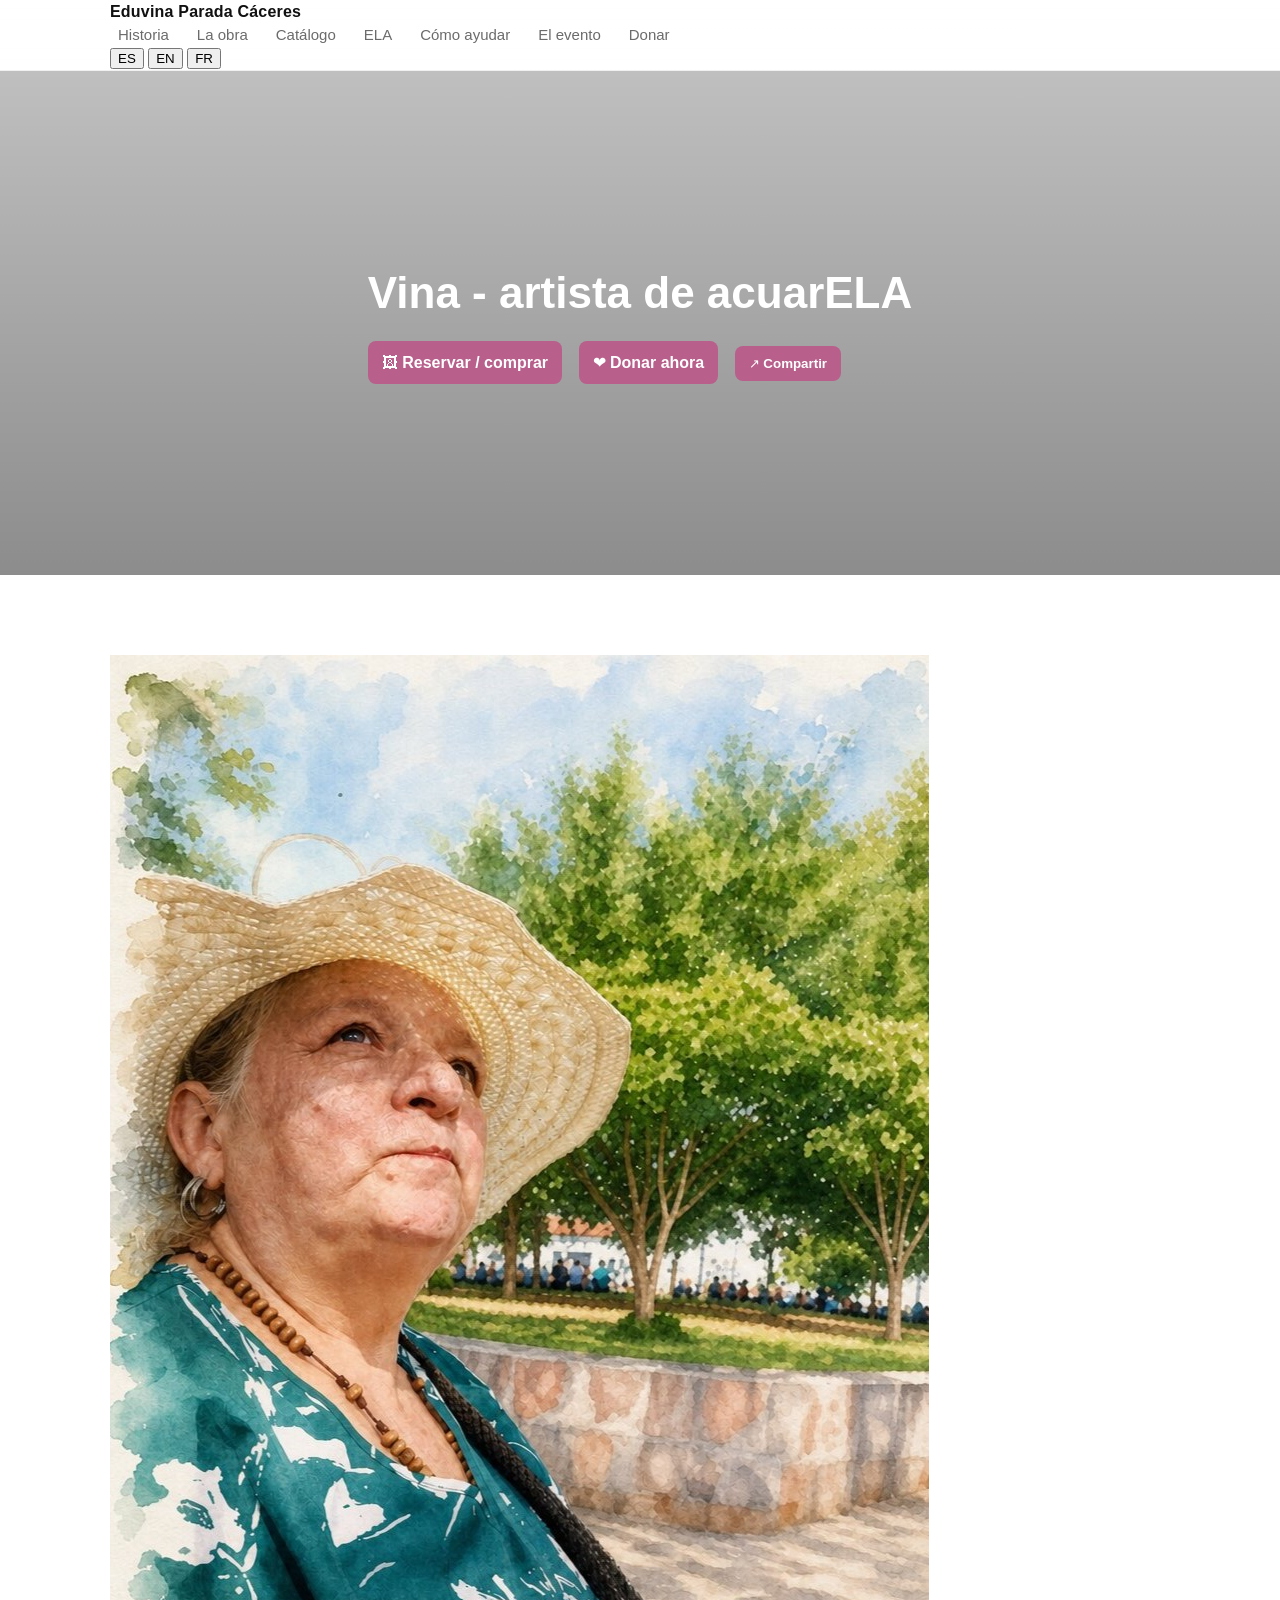
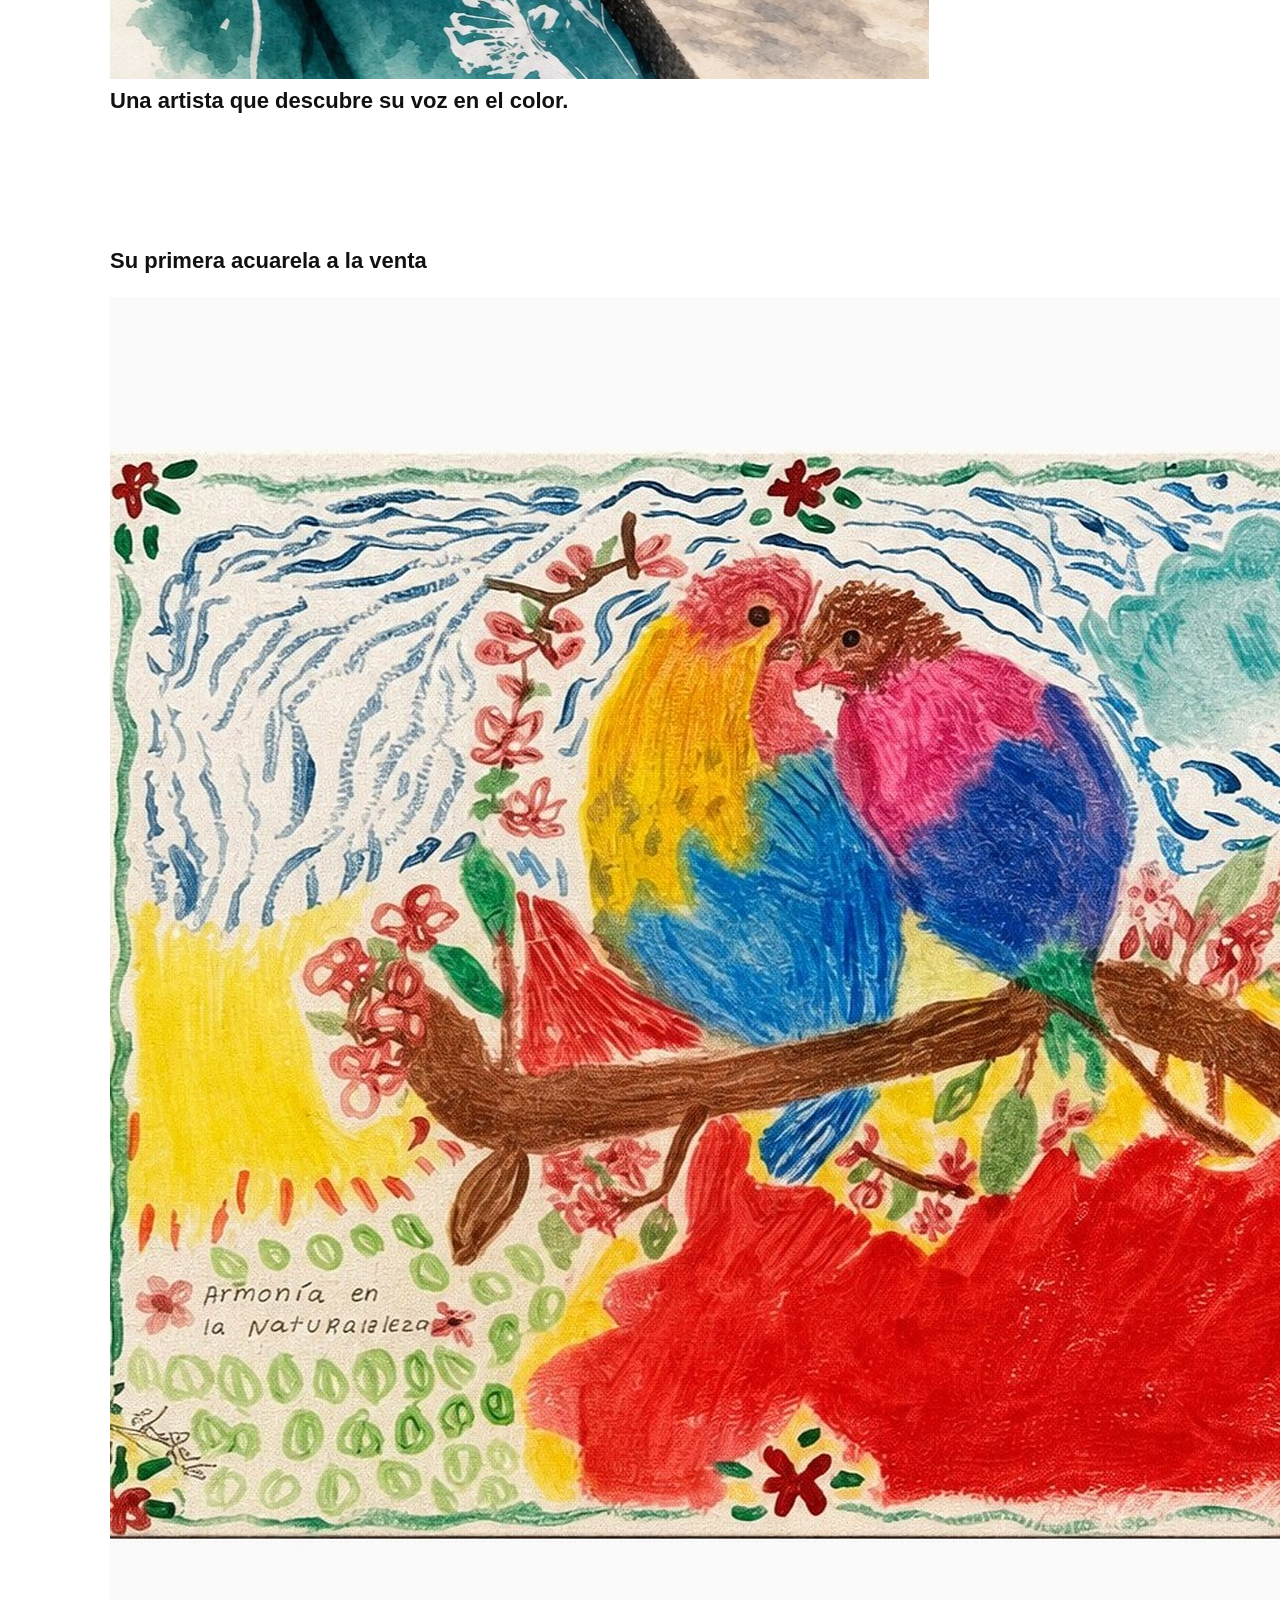
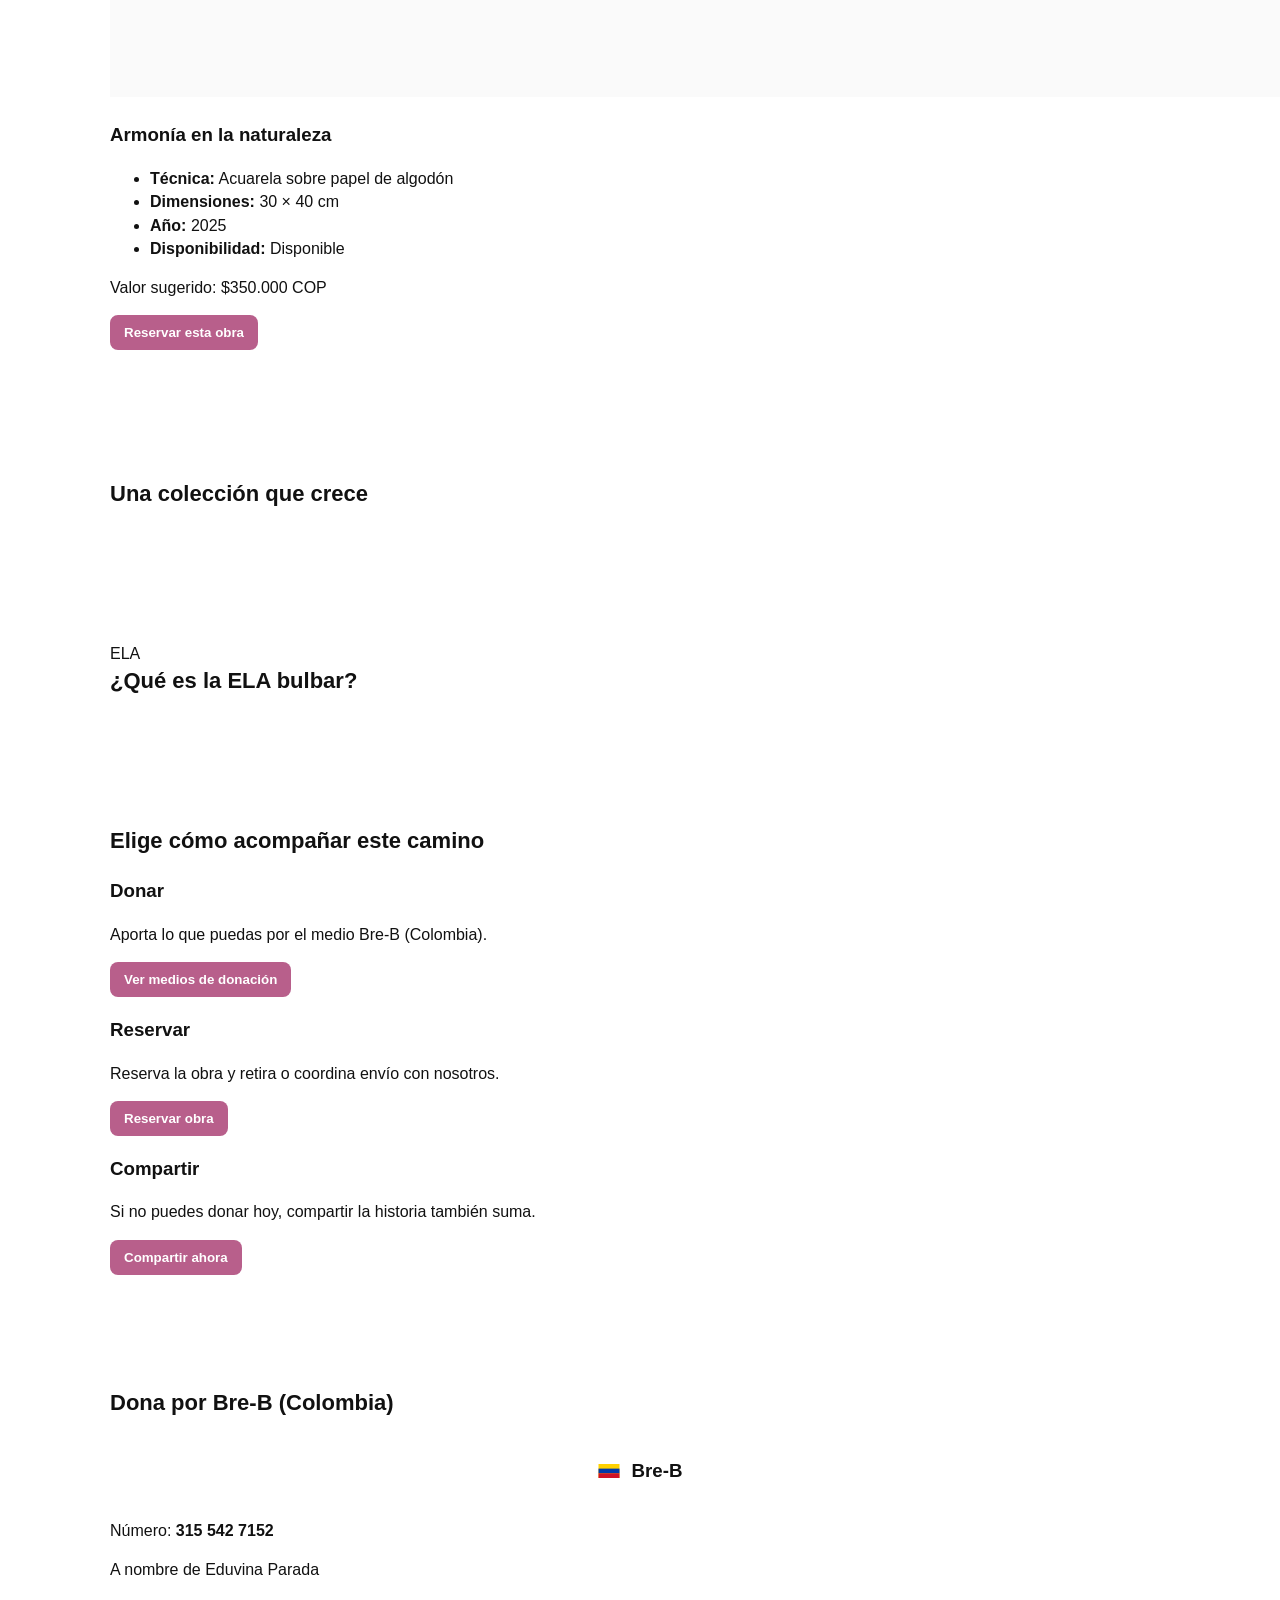
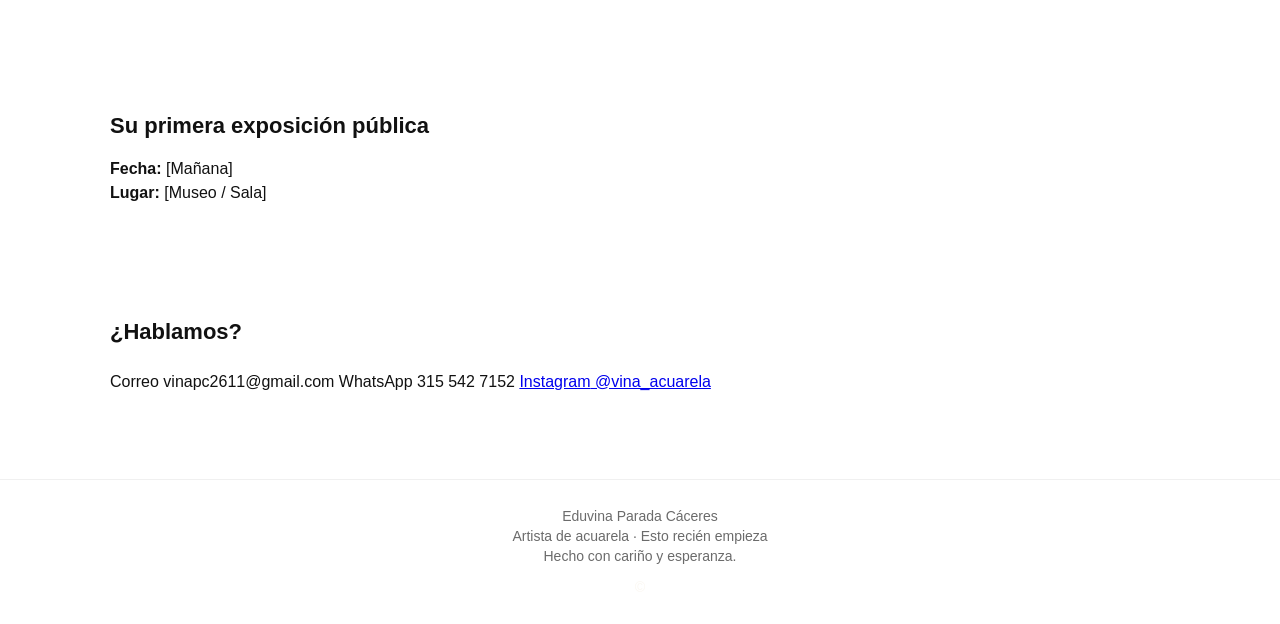
==== commit 7834297c: "Update index.html for new artist and content" ====
--- a/index.html
+++ b/index.html
@@ -3,29 +3,33 @@
 <head>
   <meta charset="utf-8" />
   <meta name="viewport" content="width=device-width,initial-scale=1" />
-  <title data-i18n="meta_title">Vina Acuarela · El color como una forma de florecer</title>
+  <title data-i18n="meta_title">Eduvina Parada Cáceres · Su primera obra</title>
 
   <meta name="description" data-i18n-attr="content:meta_desc" content="" />
 
-  <!-- Canonical / Open Graph / Twitter -->
+  <!-- Canonical / Open Graph / Twitter (apunta a tu dominio final) -->
   <link rel="canonical" href="https://www.vina-acuarela.com/" />
   <meta property="og:url" content="https://www.vina-acuarela.com/" />
   <meta property="og:type" content="website" />
-  <meta property="og:title" content="Vina Acuarela · El color como una forma de florecer" />
+  <meta property="og:title" content="Eduvina Parada Cáceres · Su primera obra" />
+  <!-- <meta property="og:image" content="https://www.vina-acuarela.com/images/og-image.jpg" /> -->
   <meta property="og:description" content="" data-i18n-attr="content:meta_desc" />
-  <!-- <meta property="og:image" content="https://www.vina-acuarela.com/images/og-image.jpg" /> -->
 
   <meta name="twitter:card" content="summary_large_image" />
   <meta name="twitter:url" content="https://www.vina-acuarela.com/" />
-  <meta name="twitter:title" content="Vina Acuarela · El color como una forma de florecer" />
+  <meta name="twitter:title" content="Eduvina Parada Cáceres · Su primera obra" />
   <meta name="twitter:description" content="" data-i18n-attr="content:meta_desc" />
 
+  <script defer src="app.js"></script>
+  <script defer src="i18n.js"></script>
+
+  <!-- JSON-LD básico -->
   <script type="application/ld+json">
   {
     "@context": "https://schema.org",
     "@type": "WebSite",
     "url": "https://www.vina-acuarela.com/",
-    "name": "Vina Acuarela",
+    "name": "Eduvina Parada Cáceres",
     "description": ""
   }
   </script>
@@ -34,186 +38,252 @@
 </head>
 <body>
   <header class="site-header">
-    <div class="container nav-row">
-      <a class="nav__logo" href="#inicio" data-i18n="site_name">Vina Acuarela</a>
-
-      <nav class="nav">
-        <ul class="nav__links">
-          <li><a href="#la-artista" data-i18n="nav_artista">La artista</a></li>
-          <li><a href="#coleccion" data-i18n="nav_coleccion">Colección</a></li>
-          <li><a href="#obras" data-i18n="nav_obras">Obras</a></li>
-          <li><a href="#proceso" data-i18n="nav_proceso">Proceso creativo</a></li>
-          <li><a href="#respaldar" data-i18n="nav_respaldar">Respaldar</a></li>
-          <li><a href="#contacto" data-i18n="nav_contacto">Contacto</a></li>
-        </ul>
-      </nav>
-
-      <div class="lang-switch" role="group" aria-label="Idioma">
-        <button class="lang-switch__btn" data-lang="es">ES</button>
-        <button class="lang-switch__btn" data-lang="en">EN</button>
-        <button class="lang-switch__btn" data-lang="fr">FR</button>
-      </div>
-    </div>
+    <nav class="nav container" aria-label="Navegación principal">
+      <a href="#inicio" class="nav__logo" data-i18n="site_name">Eduvina Parada Cáceres</a>
+      <ul class="nav__links">
+        <li><a href="#historia" data-i18n="nav_historia">Historia</a></li>
+        <li><a href="#obra" data-i18n="nav_obra">La obra</a></li>
+        <li><a href="#catalogo" data-i18n="nav_catalogo">Catálogo</a></li>
+        <li><a href="#ela" data-i18n="nav_ela">ELA</a></li>
+        <li><a href="#ayudar" data-i18n="nav_ayudar">Cómo ayudar</a></li>
+        <li><a href="#evento" data-i18n="nav_evento">El evento</a></li>
+        <li><a href="#donar" class="nav__cta" data-i18n="nav_cta">Donar</a></li>
+      </ul>
+
+      <div class="nav__right">
+        <div class="lang-switch" role="group" aria-label="Idioma">
+          <button class="lang-switch__btn" data-lang="es">ES</button>
+          <button class="lang-switch__btn" data-lang="en">EN</button>
+          <button class="lang-switch__btn" data-lang="fr">FR</button>
+        </div>
+      </div>
+    </nav>
   </header>
 
   <main>
     <!-- HERO -->
-    <section class="hero" id="inicio" aria-label="Hero">
-      <div class="hero__media" style="background-image:url('images/hero-painting.jpg');"></div>
+    <section class="hero" id="inicio">
+      <div class="hero__bg" style="background-image: url('images/hero.jpg');"></div>
       <div class="hero__overlay"></div>
       <div class="hero__content container">
-        <h1 class="hero__title" data-i18n-html="hero_title">El color como una forma de florecer</h1>
-        <p class="hero__lead" data-i18n-html="hero_lead"></p>
+        <div class="hero__kicker" data-i18n="hero_kicker"></div>
+        <h1 class="hero__title" data-i18n-html="hero_title">Vina - artista de acuarELA</h1>
+        <p class="hero__subtitle" data-i18n-html="hero_subtitle"></p>
         <div class="hero__actions">
-          <a href="#coleccion" class="btn btn--primary" data-i18n="hero_cta_collection">Ver colección</a>
-          <a href="#la-artista" class="btn btn--ghost" data-i18n="hero_cta_artist">Conocer a la artista</a>
-        </div>
-      </div>
-    </section>
-
-    <!-- LA ARTISTA -->
-    <section class="section section--artist" id="la-artista">
-      <div class="container artist-grid">
-        <div class="artist-photo">
-          <img src="images/artista.jpg" alt="Vina pintando" loading="lazy" />
-        </div>
-        <div class="artist-bio">
-          <h2 data-i18n="la_artista_title">Una mirada hecha color</h2>
-          <p data-i18n-html="la_artista_p1"></p>
-          <p data-i18n-html="la_artista_p2"></p>
-          <a href="#proceso" class="btn btn--small" data-i18n="la_artista_cta">Ver proceso creativo</a>
-        </div>
-      </div>
-    </section>
-
-    <!-- COLECCIÓN -->
-    <section class="section" id="coleccion">
-      <div class="container">
-        <h2 class="section__title" data-i18n="coleccion_title">Colección</h2>
-        <p class="section__lead" data-i18n-html="coleccion_lead"></p>
-
-        <div id="coleccion-grid" class="grid">
-          <!-- Las tarjetas se pueden generar desde config.json / app.js.
-               Incluyo 3 ejemplos estáticos que puedes mantener o poblar con JS -->
-          <article class="card">
-            <img src="images/obra-1.jpg" alt="" loading="lazy" />
-            <div class="card-body">
-              <h3 data-i18n="obra_1_titulo">Armonía en la naturaleza</h3>
-              <p class="muted" data-i18n-html="obra_1_desc"></p>
-              <div class="card-meta">
-                <span data-i18n="obra_1_tecnica">Acuarela · Papel 300gsm</span>
-                <span>·</span>
-                <span data-i18n="obra_1_dim">25 × 20 cm</span>
-              </div>
-              <div class="card-actions">
-                <button class="btn btn--ghost" data-reserve data-id="obra-1" data-i18n="btn_adquirir">Adquirir obra</button>
-              </div>
+          <a href="#catalogo" class="btn btn--accent btn--lg" data-i18n="hero_btn_comprar">🖼 Reservar / comprar</a>
+          <a id="hero-donar" href="#donar" class="btn btn--primary btn--lg" data-i18n="hero_btn_donar">❤ Donar ahora</a>
+          <button class="btn btn--light" data-share data-i18n="hero_btn_compartir">↗ Compartir</button>
+        </div>
+      </div>
+    </section>
+
+    <!-- HISTORIA -->
+    <section class="historia section" id="historia">
+      <div class="container historia__grid">
+        <div class="historia__media">
+          <img src="images/artista.jpg" alt="Foto de la artista" class="historia__img" id="artist-photo" loading="lazy" />
+        </div>
+        <div class="historia__text">
+          <span class="eyebrow" data-i18n="historia_eyebrow"></span>
+          <h2 class="section__title" data-i18n="historia_title">Una artista que descubre su voz en el color.</h2>
+          <p data-i18n-html="historia_p1"></p>
+          <p data-i18n-html="historia_p2"></p>
+          <p data-i18n-html="historia_p3"></p>
+        </div>
+      </div>
+    </section>
+
+    <!-- OBRA PRINCIPAL -->
+    <section class="obra section" id="obra">
+      <div class="container">
+        <span class="eyebrow" data-i18n="obra_eyebrow"></span>
+        <h2 class="section__title" data-i18n="obra_title">Su primera acuarela a la venta</h2>
+        <p class="section__lead" data-i18n="obra_lead"></p>
+
+        <div class="obra-card">
+          <div class="obra-card__media">
+            <img src="images/obra-1.jpg" alt="" class="obra-card__img" id="obra-1-img" loading="lazy" />
+          </div>
+
+          <div class="obra-card__body">
+            <h3 class="obra-card__title" data-i18n="obra_nombre">Armonía en la naturaleza</h3>
+            <p class="obra-card__quote" data-i18n-html="obra_descripcion"></p>
+
+            <ul class="ficha">
+              <li><strong data-i18n="obra_ficha_tecnica_label">Técnica:</strong> <span data-i18n="obra_ficha_tecnica">Acuarela sobre papel de algodón</span></li>
+              <li><strong data-i18n="obra_ficha_medidas_label">Dimensiones:</strong> <span data-i18n="obra_ficha_medidas">30 × 40 cm</span></li>
+              <li><strong data-i18n="obra_ficha_anio_label">Año:</strong> <span data-i18n="obra_ficha_anio">2025</span></li>
+              <li><strong data-i18n="obra_ficha_estado_label">Disponibilidad:</strong> <span data-i18n="obra_ficha_estado">Disponible</span></li>
+            </ul>
+
+            <p class="obra-card__price-wrap">
+              <span class="obra-card__price-label" data-i18n="obra_precio_label">Valor sugerido:</span>
+              <span class="obra-card__price" data-i18n="obra_precio">$350.000 COP</span>
+            </p>
+
+            <div class="obra-actions">
+              <button class="btn btn--block btn--accent" id="reserve-obra-main" data-reserve data-i18n="obra_btn">Reservar esta obra</button>
             </div>
-          </article>
-
-          <article class="card">
-            <img src="images/obra-2.jpg" alt="" loading="lazy" />
-            <div class="card-body">
-              <h3 data-i18n="obra_2_titulo">Flores del tiempo</h3>
-              <p class="muted" data-i18n-html="obra_2_desc"></p>
-              <div class="card-meta">
-                <span data-i18n="obra_2_tecnica">Acuarela · Colage</span>
-                <span>·</span>
-                <span data-i18n="obra_2_dim">30 × 22 cm</span>
-              </div>
-              <div class="card-actions">
-                <button class="btn btn--ghost" data-reserve data-id="obra-2" data-i18n="btn_adquirir">Adquirir obra</button>
-              </div>
+            <p class="obra-card__note" data-i18n-html="obra_nota"></p>
+          </div>
+        </div>
+      </div>
+    </section>
+
+    <!-- CATALOGO -->
+    <section class="catalogo section section--alt" id="catalogo">
+      <div class="container">
+        <span class="eyebrow" data-i18n="catalogo_eyebrow"></span>
+        <h2 class="section__title" data-i18n="catalogo_title">Una colección que crece</h2>
+        <p class="section__lead" data-i18n-html="catalogo_lead"></p>
+
+        <div id="catalogo-grid" class="catalogo__grid">
+          <!-- El contenido será renderizado por app.js desde config.json -->
+        </div>
+      </div>
+    </section>
+
+    <!-- ELA (nueva sección informativa) -->
+    <section class="section" id="ela">
+      <div class="container">
+        <span class="eyebrow" data-i18n="ela_eyebrow">ELA</span>
+        <h2 class="section__title" data-i18n="ela_title">¿Qué es la ELA bulbar?</h2>
+        <div class="futuro__inner">
+          <p data-i18n-html="ela_p1"></p>
+          <p data-i18n-html="ela_p2"></p>
+          <p data-i18n-html="ela_p3"></p>
+          <p class="futuro__text" data-i18n-html="ela_links"></p>
+        </div>
+      </div>
+    </section>
+
+    <!-- COMO AYUDAR -->
+    <section class="ayudar section" id="ayudar">
+      <div class="container">
+        <span class="eyebrow" data-i18n="ayudar_eyebrow"></span>
+        <h2 class="section__title" data-i18n="ayudar_title">Elige cómo acompañar este camino</h2>
+        <p class="section__lead" data-i18n-html="ayudar_lead"></p>
+
+        <div class="ayudar__grid">
+          <div class="ayuda-card">
+            <h3 data-i18n="ayudar_1_title">Donar</h3>
+            <p data-i18n="ayudar_1_text">Aporta lo que puedas por el medio Bre‑B (Colombia).</p>
+            <button id="ver-donar" class="btn" data-i18n="ayudar_1_btn">Ver medios de donación</button>
+          </div>
+
+          <div class="ayuda-card">
+            <h3 data-i18n="ayudar_2_title">Reservar</h3>
+            <p data-i18n="ayudar_2_text">Reserva la obra y retira o coordina envío con nosotros.</p>
+            <button class="btn" id="reserve-obra-compact" data-reserve data-i18n="ayudar_2_btn">Reservar obra</button>
+          </div>
+
+          <div class="ayuda-card">
+            <h3 data-i18n="ayudar_3_title">Compartir</h3>
+            <p data-i18n="ayudar_3_text">Si no puedes donar hoy, compartir la historia también suma.</p>
+            <button class="btn btn--light" data-share data-i18n="ayudar_3_btn">Compartir ahora</button>
+          </div>
+        </div>
+      </div>
+    </section>
+
+    <!-- DONAR (Bre-B) -->
+    <section class="section section--cta" id="donar">
+      <div class="container">
+        <span class="eyebrow" data-i18n="donar_eyebrow"></span>
+        <h2 class="section__title" data-i18n="donar_title">Dona por Bre‑B (Colombia)</h2>
+        <p class="section__lead" data-i18n-html="donar_lead"></p>
+
+        <div class="donaciones__grid donaciones__grid--center">
+          <div class="donacion-card donacion-card--highlight">
+            <div class="donacion-card__title-wrap" style="display:flex;align-items:center;justify-content:center;gap:12px;">
+              <svg width="22" height="14" viewBox="0 0 3 2" xmlns="http://www.w3.org/2000/svg" aria-hidden="true" style="vertical-align:middle;">
+                <rect width="3" height="2" fill="#FFD100"/>
+                <rect y="0.66" width="3" height="0.67" fill="#0038A8"/>
+                <rect y="1.33" width="3" height="0.67" fill="#CE1126"/>
+              </svg>
+              <h3 class="donacion-card__title" data-i18n="donar_breb_title">Bre‑B</h3>
             </div>
-          </article>
-
-          <article class="card">
-            <img src="images/obra-3.jpg" alt="" loading="lazy" />
-            <div class="card-body">
-              <h3 data-i18n="obra_3_titulo">Pequeños milagros</h3>
-              <p class="muted" data-i18n-html="obra_3_desc"></p>
-              <div class="card-meta">
-                <span data-i18n="obra_3_tecnica">Acuarela · Tinta</span>
-                <span>·</span>
-                <span data-i18n="obra_3_dim">18 × 14 cm</span>
-              </div>
-              <div class="card-actions">
-                <button class="btn btn--ghost" data-reserve data-id="obra-3" data-i18n="btn_adquirir">Adquirir obra</button>
-              </div>
-            </div>
-          </article>
-        </div>
-      </div>
-    </section>
-
-    <!-- OBRAS (detalle, puede ser dinámico en app.js) -->
-    <section class="section" id="obras">
-      <div class="container">
-        <h2 class="section__title" data-i18n="obras_title">Obras</h2>
-        <p class="section__lead" data-i18n-html="obras_lead"></p>
-        <!-- Placeholder para un modal o detalle dinámico -->
-        <div id="obra-detalle" aria-live="polite"></div>
-      </div>
-    </section>
-
-    <!-- PROCESO CREATIVO -->
-    <section class="section section--process" id="proceso">
-      <div class="container">
-        <h2 class="section__title" data-i18n="proceso_title">Proceso creativo</h2>
-        <p data-i18n-html="proceso_p1"></p>
-        <div class="process-gallery">
-          <img src="images/proceso-1.jpg" alt="Bocetos" loading="lazy" />
-          <img src="images/proceso-2.jpg" alt="Pinceles" loading="lazy" />
-          <img src="images/proceso-3.jpg" alt="Estudio" loading="lazy" />
-        </div>
-      </div>
-    </section>
-
-    <!-- RESPALDAR -->
-    <section class="section section--support" id="respaldar">
-      <div class="container">
-        <h2 class="section__title" data-i18n="respaldar_title">Respaldar este proyecto</h2>
-        <p data-i18n-html="respaldar_lead"></p>
-        <div class="support-grid">
-          <div class="support-card">
-            <h3 data-i18n="respaldar_op1_title">Coleccionar una obra</h3>
-            <p data-i18n-html="respaldar_op1_text"></p>
-            <button class="btn" data-i18n="btn_adquirir">Adquirir obra</button>
-          </div>
-          <div class="support-card">
-            <h3 data-i18n="respaldar_op2_title">Contribuir al proyecto</h3>
-            <p data-i18n-html="respaldar_op2_text"></p>
-            <a class="btn btn--ghost" href="#contacto" data-i18n="btn_contactar">Contactar</a>
-          </div>
-          <div class="support-card">
-            <h3 data-i18n="respaldar_op3_title">Compartir la historia</h3>
-            <p data-i18n-html="respaldar_op3_text"></p>
-            <button class="btn btn--ghost" data-share data-i18n="btn_compartir">Compartir</button>
+
+            <p class="donacion-card__detail" data-i18n-html="donar_breb_num">Número: <strong>315 542 7152</strong></p>
+            <p class="donacion-card__name" data-i18n="donar_breb_name">A nombre de Eduvina Parada</p>
+          </div>
+        </div>
+      </div>
+    </section>
+
+    <!-- EVENTO -->
+    <section class="evento section" id="evento">
+      <div class="container">
+        <span class="eyebrow" data-i18n="evento_eyebrow"></span>
+        <h2 class="section__title" data-i18n="evento_title">Su primera exposición pública</h2>
+        <p data-i18n="evento_lead"></p>
+        <div class="evento-info">
+          <div>
+            <strong data-i18n="evento_fecha_label">Fecha:</strong>
+            <span data-i18n="evento_fecha">[Mañana]</span>
+          </div>
+          <div>
+            <strong data-i18n="evento_lugar_label">Lugar:</strong>
+            <span data-i18n="evento_lugar">[Museo / Sala]</span>
           </div>
         </div>
       </div>
     </section>
 
     <!-- CONTACTO -->
-    <section class="section" id="contacto">
-      <div class="container" style="text-align:center;">
-        <h2 class="section__title" data-i18n="contacto_title">Contacto</h2>
-        <p data-i18n-html="contacto_lead"></p>
-        <div class="contact-actions">
-          <a class="btn btn--primary" href="mailto:vinapc2611@gmail.com" data-i18n="contacto_email_btn">Escribir correo</a>
-          <a class="btn btn--ghost" href="https://wa.me/573155427152" target="_blank" rel="noopener" data-i18n="contacto_whatsapp_btn">WhatsApp</a>
-        </div>
-      </div>
-    </section>
+    <section class="contacto section" id="contacto">
+      <div class="container contacto__inner">
+        <span class="eyebrow" data-i18n="contacto_eyebrow"></span>
+        <h2 class="section__title" data-i18n="contacto_title">¿Hablamos?</h2>
+        <p class="section__lead" data-i18n="contacto_lead"></p>
+
+        <div class="contacto__links" style="margin-top:22px;">
+          <a data-i18n-attr="href:contact_mail" class="contacto__link contacto__link--box">
+            <span class="contacto__link-label" data-i18n="contacto_email_label">Correo</span>
+            <span class="contacto__link-value" data-i18n="contact_email">vinapc2611@gmail.com</span>
+          </a>
+
+          <a data-i18n-attr="href:contact_whatsapp_href" class="contacto__link contacto__link--box" target="_blank" rel="noopener">
+            <span class="contacto__link-label" data-i18n="contacto_wa_label">WhatsApp</span>
+            <span class="contacto__link-value" data-i18n="contact_whatsapp_text">315 542 7152</span>
+          </a>
+
+          <a href="https://www.instagram.com/" target="_blank" rel="noopener" class="contacto__link contacto__link--box">
+            <span class="contacto__link-label" data-i18n="contacto_ig_label">Instagram</span>
+            <span class="contacto__link-value">@vina_acuarela</span>
+          </a>
+        </div>
+      </div>
+    </section>
+
   </main>
 
   <footer class="site-footer">
     <div class="container" style="text-align:center;">
-      <p>© <span id="year">2026</span> <span data-i18n="site_name">Vina Acuarela</span> · <span data-i18n="footer_copy">La belleza merece permanecer.</span></p>
+      <div class="site-footer__brand" data-i18n="site_name">Eduvina Parada Cáceres</div>
+      <div class="site-footer__tagline" data-i18n="footer_tagline">Artista de acuarela · Esto recién empieza</div>
+      <div class="site-footer__copy" data-i18n="footer_copy">Hecho con cariño y esperanza.</div>
+      <div style="margin-top:10px; font-size:0.9rem; color:rgba(247,241,232,0.6);">© <span id="year"></span></div>
     </div>
   </footer>
 
-  <script src="app.js"></script>
-  <script src="i18n.js"></script>
+  <!-- Lightbox (dialog) -->
+  <dialog id="lightbox" class="cat-lightbox" aria-hidden="true">
+    <button class="lb__close" aria-label="Cerrar" id="lb-close">✕</button>
+    <div class="lb__inner">
+      <div class="lb__media">
+        <img src="" alt="" class="lb__img" id="lb-img" />
+      </div>
+      <div class="lb__body">
+        <h3 class="lb__title" id="lb-title"></h3>
+        <div class="lb__desc" id="lb-desc"></div>
+        <div class="lb__ficha" id="lb-ficha"></div>
+        <div style="margin-top:18px;">
+          <a id="lb-collect" class="btn btn--primary btn--lg" href="#" target="_blank" rel="noopener">Coleccionar (WhatsApp)</a>
+        </div>
+      </div>
+    </div>
+  </dialog>
+
 </body>
 </html>
--- a/styles.css
+++ b/styles.css
@@ -1,497 +1,155 @@
-/* ============================================================= */
-/*  EDUVINA PARADA CÁCERES · LANDING SOLIDARIA                    */
-/*  Diseño mobile-first, responsive, digno y esperanzador.       */
-/*  Para cambiar la paleta, edita las variables de :root.        */
-/* ============================================================= */
-
-:root {
-  --color-bg: #faf7f2;
-  --color-surface: #ffffff;
-  --color-alt: #f1ece3;
-  --color-text: #2b2622;
-  --color-muted: #6f675e;
-  --color-primary: #b8543f;       /* Terracota (donar / acento) */
-  --color-primary-dark: #8f3d2c;
-  --color-accent: #c79a5b;        /* Dorado (comprar / obra) */
-  --color-accent-dark: #a87f43;
-  --color-dark: #2b2622;          /* Fondo oscuro */
-  --color-light: #f7f1e8;
-
-  --font-serif: 'Cormorant Garamond', Georgia, serif;
-  --font-sans: 'Inter', -apple-system, BlinkMacSystemFont, 'Segoe UI', sans-serif;
-
-  --radius: 14px;
-  --radius-sm: 8px;
-  --shadow: 0 10px 30px rgba(43, 38, 34, 0.10);
-  --shadow-sm: 0 4px 14px rgba(43, 38, 34, 0.08);
-  --max-width: 1140px;
-  --transition: 0.25s ease;
+:root{
+  --bg:#ffffff;
+  --text:#111;
+  --muted:#6b6b6b;
+  --accent:#b85f8b; /* rosa apagado */
+  --accent-2:#4a90e2;
+  --container:1100px;
+  --gap:24px;
+  --radius:10px;
+  font-synthesis: none;
 }
 
-*, *::before, *::after { box-sizing: border-box; margin: 0; padding: 0; }
-
-html { scroll-behavior: smooth; }
-
-body {
-  font-family: var(--font-sans);
-  color: var(--color-text);
-  background-color: var(--color-bg);
-  line-height: 1.65;
-  font-size: 17px;
-  -webkit-font-smoothing: antialiased;
+*{box-sizing:border-box}
+html,body{height:100%}
+body{
+  margin:0;
+  font-family: "Inter", "Helvetica Neue", Arial, sans-serif;
+  color:var(--text);
+  background:var(--bg);
+  -webkit-font-smoothing:antialiased;
+  -moz-osx-font-smoothing:grayscale;
+  line-height:1.45;
 }
 
-img { max-width: 100%; display: block; }
-
-a { color: var(--color-primary); text-decoration: none; transition: color var(--transition); }
-a:hover { color: var(--color-primary-dark); }
-
-/* ----- LAYOUT ----- */
-.container { width: 100%; max-width: var(--max-width); margin: 0 auto; padding: 0 20px; }
-.section { padding: 64px 0; }
-.section--alt { background-color: var(--color-alt); }
-
-.section__head { max-width: 720px; margin: 0 auto 44px; text-align: center; }
-.section__title {
-  font-family: var(--font-serif);
-  font-size: clamp(1.9rem, 5vw, 2.8rem);
-  font-weight: 700; line-height: 1.15; color: var(--color-text);
-}
-.section__title--left { text-align: left; }
-.section__title--light { color: var(--color-light); }
-.section__lead { margin-top: 16px; color: var(--color-muted); font-size: 1.05rem; }
-.section__lead--light { color: rgba(247, 241, 232, 0.85); }
-
-.eyebrow {
-  display: inline-block; font-size: 0.8rem; font-weight: 700;
-  letter-spacing: 0.15em; text-transform: uppercase;
-  color: var(--color-primary); margin-bottom: 10px;
-}
-.eyebrow--light { color: var(--color-accent); }
-
-/* ----- BOTONES ----- */
-.btn {
-  display: inline-flex; align-items: center; justify-content: center; gap: 8px;
-  font-family: var(--font-sans); font-weight: 600; font-size: 1rem;
-  padding: 13px 26px; border-radius: 50px; border: 2px solid transparent;
-  cursor: pointer; transition: all var(--transition); text-align: center;
-}
-.btn--primary { background-color: var(--color-primary); color: #fff; box-shadow: var(--shadow-sm); }
-.btn--primary:hover { background-color: var(--color-primary-dark); color: #fff; transform: translateY(-2px); }
-.btn--accent { background-color: var(--color-accent); color: #2b2622; box-shadow: var(--shadow-sm); }
-.btn--accent:hover { background-color: var(--color-accent-dark); color: #2b2622; transform: translateY(-2px); }
-.btn--dark { background-color: var(--color-dark); color: #fff; }
-.btn--dark:hover { background-color: #000; color: #fff; transform: translateY(-2px); }
-.btn--light { background-color: #fff; color: var(--color-primary-dark); }
-.btn--light:hover { background-color: #f1ece3; color: var(--color-primary-dark); }
-.btn--ghost { background-color: transparent; color: #fff; border-color: rgba(255,255,255,0.7); }
-.btn--ghost:hover { background-color: #fff; color: var(--color-text); }
-.btn--lg { padding: 16px 30px; font-size: 1.05rem; }
-.btn--sm { padding: 9px 18px; font-size: 0.9rem; }
-.btn--block { width: 100%; }
-
-/* ----- HEADER / NAV ----- */
-.site-header {
-  position: sticky; top: 0; z-index: 100;
-  background-color: rgba(250, 247, 242, 0.92);
-  backdrop-filter: blur(8px);
-  border-bottom: 1px solid rgba(43, 38, 34, 0.07);
-}
-.nav { display: flex; align-items: center; justify-content: space-between; gap: 16px; padding: 12px 0; flex-wrap: wrap; }
-.nav__logo { font-family: var(--font-serif); font-size: 1.25rem; font-weight: 700; color: var(--color-text); }
-.nav__links { list-style: none; display: flex; align-items: center; gap: 20px; }
-.nav__links a { color: var(--color-text); font-weight: 500; font-size: 0.95rem; }
-.nav__links a:hover { color: var(--color-primary); }
-.nav__right { display: flex; align-items: center; gap: 14px; }
-.nav__cta { background-color: var(--color-primary); color: #fff !important; padding: 9px 18px; border-radius: 50px; font-weight: 600; }
-.nav__cta:hover { background-color: var(--color-primary-dark); }
-
-/* ----- SELECTOR DE IDIOMA ----- */
-.lang-switch { display: inline-flex; border: 1px solid rgba(43,38,34,0.18); border-radius: 50px; overflow: hidden; }
-.lang-switch__btn {
-  background: transparent; border: none; cursor: pointer;
-  font-family: var(--font-sans); font-weight: 600; font-size: 0.8rem;
-  padding: 6px 11px; color: var(--color-muted); transition: all var(--transition);
-}
-.lang-switch__btn:hover { color: var(--color-primary); }
-.lang-switch__btn.is-active { background-color: var(--color-primary); color: #fff; }
-
-/* support active state by aria-pressed (used by i18n.js) */
-.lang-switch__btn[aria-pressed="true"] {
-  background-color: var(--color-primary);
-  color: #fff;
+.container{
+  max-width:var(--container);
+  margin:0 auto;
+  padding:0 20px;
 }
 
-@media (max-width: 720px) {
-  .nav__links { display: none; }
+/* header */
+.site-header{
+  border-bottom:1px solid #f0f0f0;
+  background:linear-gradient(180deg, rgba(255,255,255,0.9), rgba(255,255,255,0.6));
+  position:sticky;
+  top:0;
+  z-index:40;
 }
+.nav-row{
+  display:flex;
+  align-items:center;
+  justify-content:space-between;
+  gap:16px;
+  padding:14px 0;
+}
+.nav__logo{
+  font-weight:700;
+  letter-spacing:0.2px;
+  color:var(--text);
+  text-decoration:none;
+}
+.nav__links{list-style:none; margin:0; padding:0; display:flex; gap:12px; align-items:center}
+.nav__links a{color:var(--muted); text-decoration:none; font-size:15px; padding:6px 8px}
+.nav__links a:hover{color:var(--text)}
 
-/* ----- HERO ----- */
-.hero { position: relative; min-height: 88vh; display: flex; align-items: center; overflow: hidden; }
-.hero__bg { position: absolute; inset: 0; background-size: cover; background-position: center; background-color: #3a322c; }
-.hero__overlay {
-  position: absolute; inset: 0;
-  background: linear-gradient(to right, rgba(20,16,13,0.85) 0%, rgba(20,16,13,0.6) 55%, rgba(20,16,13,0.35) 100%);
+/* hero */
+.hero{
+  position:relative;
+  min-height:56vh;
+  display:flex;
+  align-items:center;
+  color:#fff;
+  margin-bottom:var(--gap);
 }
-.hero__content { position: relative; z-index: 2; color: #fff; padding: 70px 0; max-width: 760px; }
-.hero__kicker {
-  display: inline-block; font-size: 0.85rem; font-weight: 600; letter-spacing: 0.08em;
-  text-transform: uppercase; color: var(--color-accent);
-  border: 1px solid rgba(199,154,91,0.5); border-radius: 50px; padding: 6px 16px; margin-bottom: 22px;
+.hero__media{
+  position:absolute;
+  inset:0;
+  background-size:cover;
+  background-position:center;
+  filter:contrast(0.95) saturate(1.05);
+  border-bottom:1px solid rgba(0,0,0,0.05);
 }
-.hero__title { font-family: var(--font-serif); font-size: clamp(2.4rem, 7vw, 4.2rem); font-weight: 700; line-height: 1.08; margin-bottom: 20px; color: #fff; }
-.hero__subtitle { font-size: clamp(1.05rem, 2.5vw, 1.3rem); color: rgba(255,255,255,0.92); max-width: 600px; margin-bottom: 30px; }
-.hero__actions { display: flex; flex-wrap: wrap; gap: 12px; }
+.hero__overlay{
+  position:absolute;
+  inset:0;
+  background:linear-gradient(180deg, rgba(0,0,0,0.25), rgba(0,0,0,0.45));
+}
+.hero__content{
+  position:relative;
+  z-index:2;
+  padding:48px 20px;
+}
+.hero__title{
+  font-size:clamp(28px,5vw,44px);
+  margin:0 0 12px 0;
+  color:#fff;
+  font-weight:700;
+}
+.hero__lead{color:rgba(255,255,255,0.92); margin:0 0 18px 0; max-width:60ch}
+.hero__actions .btn{margin-right:12px}
 
-/* ----- HISTORIA ----- */
-.historia__grid { display: grid; grid-template-columns: 1fr; gap: 40px; align-items: center; }
-.historia__img { width: 100%; border-radius: var(--radius); box-shadow: var(--shadow); object-fit: cover; aspect-ratio: 4/5; background-color: var(--color-alt); }
-.historia__text p { margin-top: 16px; color: var(--color-muted); }
-@media (min-width: 860px) {
-  .historia__grid { grid-template-columns: 0.85fr 1.15fr; gap: 56px; }
+/* sections */
+.section{padding:56px 0}
+.section__title{font-size:22px; margin:0 0 8px 0}
+.section__lead{color:var(--muted); margin:0 0 20px 0}
+
+/* artist */
+.artist-grid{display:grid; grid-template-columns:360px 1fr; gap:28px; align-items:center}
+.artist-photo img{width:100%; border-radius:12px; display:block; object-fit:cover}
+.artist-bio p{color:var(--muted)}
+
+/* grid / cards */
+.grid{
+  display:grid;
+  grid-template-columns:repeat(auto-fit, minmax(260px,1fr));
+  gap:22px;
 }
+.card{
+  background:#fff;
+  border-radius:12px;
+  overflow:hidden;
+  box-shadow:0 6px 18px rgba(20,20,20,0.04);
+  display:flex;
+  flex-direction:column;
+}
+.card img{width:100%; height:200px; object-fit:cover; display:block}
+.card-body{padding:14px 16px 18px}
+.card-body h3{margin:0 0 8px}
+.muted{color:var(--muted); margin:0 0 10px}
+.card-meta{color:var(--muted); font-size:13px; margin-bottom:10px}
+.card-actions{display:flex; gap:8px}
 
-/* ----- LA OBRA ----- */
-.obra-card {
-  display: grid; grid-template-columns: 1fr; gap: 0;
-  background-color: var(--color-surface); border-radius: var(--radius);
-  overflow: hidden; box-shadow: var(--shadow); max-width: 920px; margin: 0 auto;
+/* process gallery */
+.process-gallery{display:grid; grid-template-columns:repeat(3,1fr); gap:12px; margin-top:18px}
+.process-gallery img{width:100%; height:160px; object-fit:cover; border-radius:8px}
+
+/* support */
+.support-grid{display:grid; grid-template-columns:repeat(auto-fit,minmax(220px,1fr)); gap:16px}
+.support-card{background:#fff;padding:18px;border-radius:10px;box-shadow:0 6px 18px rgba(20,20,20,0.03)}
+
+/* buttons */
+.btn{
+  display:inline-block;
+  padding:10px 14px;
+  border-radius:8px;
+  text-decoration:none;
+  border:0;
+  cursor:pointer;
+  background:var(--accent);
+  color:#fff;
+  font-weight:600;
 }
-.obra-card__media { background-color: var(--color-alt); }
-.obra-card__img { width: 100%; height: 100%; object-fit: cover; aspect-ratio: 1/1; }
-.obra-card__body { padding: 30px; display: flex; flex-direction: column; }
-.obra-card__title { font-family: var(--font-serif); font-size: 1.9rem; font-weight: 700; margin-bottom: 16px; }
-.ficha { margin-bottom: 22px; }
-.ficha__row { display: flex; justify-content: space-between; gap: 16px; padding: 9px 0; border-bottom: 1px solid rgba(43,38,34,0.08); }
-.ficha__row dt { color: var(--color-muted); font-size: 0.92rem; }
-.ficha__row dd { font-weight: 600; text-align: right; }
-.ficha__badge { background-color: #e7f3e8; color: #2f7d4f; font-size: 0.8rem; font-weight: 600; padding: 3px 12px; border-radius: 50px; }
-.obra-card__price-wrap { display: flex; flex-direction: column; margin-bottom: 18px; }
-.obra-card__price-label { font-size: 0.85rem; color: var(--color-muted); }
-.obra-card__price { font-family: var(--font-serif); font-size: 2rem; font-weight: 700; color: var(--color-primary); }
-.obra-card__note { margin-top: 14px; font-size: 0.9rem; color: var(--color-muted); text-align: center; }
-@media (min-width: 760px) {
-  .obra-card { grid-template-columns: 1fr 1fr; }
+.btn--primary{background:var(--accent)}
+.btn--ghost{background:transparent; color:var(--accent); border:1px solid rgba(0,0,0,0.06)}
+.btn--small{padding:8px 12px; font-size:14px}
+
+/* footer */
+.site-footer{border-top:1px solid #f0f0f0;padding:26px 0;margin-top:30px;color:var(--muted);font-size:14px;text-align:center}
+
+/* responsive */
+@media (max-width:900px){
+  .artist-grid{grid-template-columns:1fr; text-align:center}
+  .hero__content{padding:28px 12px}
+  .nav__links{display:none}
 }
-
-/* Ajuste para la cita en la obra (cursiva / bloque) */
-.obra-card__quote em {
-  display: block;
-  font-style: italic;
-  color: var(--color-muted, #5a524d);
-  margin: 12px 0;
-}
-
-/* ----- CÓMO AYUDAR ----- */
-.ayudar__grid { display: grid; grid-template-columns: 1fr; gap: 24px; }
-.ayuda-card {
-  background-color: var(--color-surface); border-radius: var(--radius); padding: 32px 24px;
-  text-align: center; box-shadow: var(--shadow-sm); display: flex; flex-direction: column; align-items: center;
-  border-top: 4px solid var(--color-primary);
-}
-.ayuda-card--featured { border-top-color: var(--color-accent); transform: scale(1.03); }
-.ayuda-card__icon { font-size: 2.4rem; margin-bottom: 12px; }
-.ayuda-card__title { font-family: var(--font-serif); font-size: 1.5rem; font-weight: 700; margin-bottom: 10px; }
-.ayuda-card p { color: var(--color-muted); margin-bottom: 20px; flex: 1; }
-@media (min-width: 760px) {
-  .ayudar__grid { grid-template-columns: repeat(3, 1fr); align-items: stretch; }
-}
-
-/* ----- MEDIOS DE DONACIÓN / CTA OSCURO ----- */
-.section--cta { background-color: var(--color-dark); background-image: radial-gradient(circle at 80% 0%, rgba(184,84,63,0.35), transparent 55%); }
-.donaciones__grid { display: grid; grid-template-columns: 1fr; gap: 22px; }
-
-/* original .donacion-card styles for dark CTA (kept) */
-.donacion-card {
-  background-color: rgba(255,255,255,0.06); border: 1px solid rgba(255,255,255,0.12);
-  border-radius: var(--radius); padding: 26px 22px; text-align: center; color: var(--color-light);
-}
-.donacion-card--highlight { background-color: var(--color-primary); border-color: var(--color-primary); color: #fff; }
-.donacion-card__icon { font-size: 2.2rem; display: block; margin-bottom: 12px; }
-.donacion-card__title { font-size: 1.25rem; font-weight: 600; margin-bottom: 10px; }
-.donacion-card__detail { font-size: 0.98rem; color: rgba(247,241,232,0.9); margin-bottom: 4px; }
-.donacion-card__name { font-size: 0.85rem; color: rgba(247,241,232,0.6); margin-top: 6px; margin-bottom: 14px; }
-.donacion-card--highlight .donacion-card__detail, .donacion-card--highlight .donacion-card__name { color: rgba(255,255,255,0.95); }
-
-@media (min-width: 600px) { .donaciones__grid { grid-template-columns: repeat(2, 1fr); } }
-@media (min-width: 980px) { .donaciones__grid { grid-template-columns: repeat(4, 1fr); } }
-
-/* CENTRADO: cuando quieras centrar un único bloque de donación (clase utilitaria usada en index.html) */
-.donaciones__grid--center {
-  display: flex;
-  justify-content: center;
-  align-items: center;
-}
-
-/* Limita el ancho de la tarjeta centrada y asegura que no rompa el estilo oscuro */
-.donaciones__grid--center .donacion-card {
-  max-width: 420px;
-  margin: 0 auto;
-  display: block;
-}
-
-/* Contenedor título + bandera: centrado y alineado */
-.donacion-card__title-wrap {
-  display: flex;
-  align-items: center;
-  justify-content: center;
-  gap: 8px;
-  margin-bottom: 8px;
-}
-
-/* ----- FONDOS ----- */
-.fondos__grid { display: grid; grid-template-columns: 1fr; gap: 22px; }
-.fondo-card { background-color: var(--color-surface); border-radius: var(--radius); padding: 28px 22px; text-align: center; box-shadow: var(--shadow-sm); border-top: 4px solid var(--color-accent); }
-.fondo-card__icon { font-size: 2.4rem; display: block; margin-bottom: 12px; }
-.fondo-card__title { font-size: 1.15rem; font-weight: 600; margin-bottom: 8px; }
-.fondo-card p { font-size: 0.95rem; color: var(--color-muted); }
-@media (min-width: 600px) { .fondos__grid { grid-template-columns: repeat(2, 1fr); } }
-@media (min-width: 980px) { .fondos__grid { grid-template-columns: repeat(4, 1fr); } }
-
-/* ----- ESTO RECIÉN EMPIEZA ----- */
-.futuro__inner { max-width: 720px; margin: 0 auto; text-align: center; }
-.futuro__text { margin-top: 16px; color: var(--color-muted); font-size: 1.05rem; }
-.futuro__inner .btn { margin-top: 28px; }
-
-/* ----- EVENTO ----- */
-.evento-info {
-  display: grid; grid-template-columns: repeat(2, 1fr); gap: 16px;
-  background-color: var(--color-surface); border-radius: var(--radius);
-  padding: 26px; box-shadow: var(--shadow-sm); max-width: 860px; margin: 0 auto;
-}
-.evento-info__item { display: flex; flex-direction: column; gap: 4px; }
-.evento-info__label { font-size: 0.85rem; font-weight: 600; color: var(--color-primary); }
-.evento-info__value { font-weight: 500; }
-@media (min-width: 760px) { .evento-info { grid-template-columns: repeat(4, 1fr); } }
-
-/* ----- FAQ ----- */
-.faq__inner { max-width: 760px; margin: 0 auto; }
-.faq-item {
-  background-color: var(--color-surface); border-radius: var(--radius-sm);
-  box-shadow: var(--shadow-sm); margin-bottom: 14px; padding: 4px 22px; overflow: hidden;
-}
-.faq-item summary {
-  list-style: none; cursor: pointer; font-weight: 600; font-size: 1.08rem;
-  padding: 16px 0; display: flex; justify-content: space-between; align-items: center; gap: 12px;
-}
-.faq-item summary::-webkit-details-marker { display: none; }
-.faq-item summary::after { content: "+"; font-size: 1.5rem; color: var(--color-primary); transition: transform var(--transition); }
-.faq-item[open] summary::after { transform: rotate(45deg); }
-.faq-item p { padding: 0 0 18px; color: var(--color-muted); }
-
-/* ----- CONTACTO ----- */
-.contacto__inner { max-width: 820px; margin: 0 auto; text-align: center; }
-
-/* base: mobile first — grid para apilar en móvil */
-.contacto__links { display: grid; grid-template-columns: 1fr; gap: 16px; margin-top: 30px; }
-
-/* caja visual para enlaces de contacto (útil cuando se usan como bloques centrados) */
-.contacto__link--box {
-  display: inline-flex;
-  flex-direction: column;
-  align-items: center;
-  padding: 12px 18px;
-  border-radius: 10px;
-  background: var(--color-surface, #fff);
-  color: inherit;
-  text-decoration: none;
-  min-width: 220px;
-  box-shadow: var(--shadow-sm);
-  border: 1px solid rgba(43,38,34,0.04);
-}
-
-/* default contacto link (oscuro) */
-.contacto__link {
-  background-color: rgba(255,255,255,0.06); border: 1px solid rgba(255,255,255,0.14);
-  border-radius: var(--radius); padding: 20px; display: flex; flex-direction: column; gap: 4px; color: var(--color-light);
-}
-.contacto__link:hover { background-color: rgba(255,255,255,0.12); color: #fff; transform: translateY(-2px); }
-.contacto__link-label { font-size: 0.8rem; text-transform: uppercase; letter-spacing: 0.1em; color: var(--color-accent); }
-.contacto__link-value { font-weight: 600; font-size: 1.05rem; }
-
-/* En pantallas grandes: centrar las tarjetas de contacto y mostrarlas inline */
-@media (min-width: 680px) {
-  .contacto__links { display: flex; justify-content: center; gap: 18px; align-items: center; }
-}
-
-/* ----- FOOTER ----- */
-.site-footer { background-color: #1f1b18; color: rgba(247,241,232,0.8); padding: 40px 0; text-align: center; }
-.site-footer__brand { font-family: var(--font-serif); font-size: 1.4rem; color: var(--color-light); margin-bottom: 6px; }
-.site-footer__tagline { font-size: 0.95rem; color: var(--color-accent); margin-bottom: 14px; }
-.site-footer__copy { font-size: 0.85rem; color: rgba(247,241,232,0.5); }
-
-/* ============================================================= */
-/*  CATÁLOGO DE OBRAS · estilo galería / museo                    */
-/*  Mucho espacio en blanco, imágenes protagonistas, hover sutil  */
-/* ============================================================= */
-.catalogo__grid {
-  display: grid;
-  grid-template-columns: 1fr;
-  gap: 40px 32px;
-  margin-top: 8px;
-}
-@media (min-width: 600px) { .catalogo__grid { grid-template-columns: repeat(2, 1fr); } }
-@media (min-width: 980px) { .catalogo__grid { grid-template-columns: repeat(3, 1fr); gap: 56px 40px; } }
-
-.cat-card { display: flex; flex-direction: column; }
-
-/* Imagen: marco limpio, relación cuadrada, zoom suave al pasar el cursor */
-.cat-card__media {
-  position: relative; display: block; width: 100%; padding: 0; border: none;
-  background: var(--color-surface); cursor: zoom-in; overflow: hidden;
-  border-radius: var(--radius-sm); box-shadow: var(--shadow-sm);
-  aspect-ratio: 1 / 1;
-}
-.cat-card__img {
-  width: 100%; height: 100%; object-fit: cover; display: block;
-  transition: transform 0.6s ease;
-}
-.cat-card__media:hover .cat-card__img,
-.cat-card__media:focus-visible .cat-card__img { transform: scale(1.05); }
-.cat-card__zoom {
-  position: absolute; bottom: 12px; right: 12px;
-  background: rgba(43,38,34,0.78); color: #fff; font-size: 0.78rem; font-weight: 600;
-  padding: 6px 12px; border-radius: 50px; opacity: 0; transform: translateY(6px);
-  transition: all var(--transition);
-}
-.cat-card__media:hover .cat-card__zoom,
-.cat-card__media:focus-visible .cat-card__zoom { opacity: 1; transform: translateY(0); }
-
-.cat-card__body { padding: 18px 2px 0; }
-.cat-card__head { display: flex; align-items: baseline; justify-content: space-between; gap: 10px; }
-.cat-card__title {
-  font-family: var(--font-serif); font-size: 1.45rem; font-weight: 600;
-  line-height: 1.2; color: var(--color-text);
-}
-.cat-card__badge {
-  flex-shrink: 0; font-size: 0.7rem; font-weight: 700; letter-spacing: 0.08em; text-transform: uppercase;
-  color: var(--color-accent-dark); border: 1px solid var(--color-accent); border-radius: 50px; padding: 3px 10px;
-  white-space: nowrap;
-}
-.cat-card__meta { margin-top: 6px; color: var(--color-muted); font-size: 0.9rem; font-style: italic; }
-.cat-card__price { margin-top: 6px; font-weight: 700; color: var(--color-primary); font-size: 1.05rem; }
-.cat-card__actions { margin-top: 14px; display: flex; gap: 10px; flex-wrap: wrap; }
-
-.btn--ghost-dark { background: transparent; color: var(--color-text); border-color: rgba(43,38,34,0.25); }
-.btn--ghost-dark:hover { background: var(--color-text); color: #fff; }
-
-/* ----- LIGHTBOX (ventana ampliada) ----- */
-.cat-lightbox {
-  border: none; border-radius: var(--radius); padding: 0; max-width: 920px; width: 92vw;
-  box-shadow: 0 30px 80px rgba(0,0,0,0.4); background: var(--color-surface); color: var(--color-text);
-}
-.cat-lightbox::backdrop { background: rgba(20,16,14,0.72); backdrop-filter: blur(3px); }
-.lb__close {
-  position: absolute; top: 10px; right: 14px; z-index: 2; border: none; background: rgba(0,0,0,0.45);
-  color: #fff; width: 38px; height: 38px; border-radius: 50%; font-size: 1.5rem; line-height: 1; cursor: pointer;
-}
-.lb__close:hover { background: rgba(0,0,0,0.75); }
-.lb__inner { display: grid; grid-template-columns: 1fr; }
-.lb__media { background: var(--color-alt); }
-.lb__img { width: 100%; height: 100%; max-height: 56vh; object-fit: contain; }
-.lb__body { padding: 28px; }
-.lb__title { font-family: var(--font-serif); font-size: 2rem; font-weight: 700; line-height: 1.15; }
-.lb__desc { margin-top: 12px; color: var(--color-muted); }
-.lb__ficha { margin: 18px 0 24px; display: grid; gap: 8px; }
-.lb__ficha div { display: flex; justify-content: space-between; gap: 12px; border-bottom: 1px solid var(--color-alt); padding-bottom: 6px; }
-.lb__ficha dt { font-size: 0.85rem; text-transform: uppercase; letter-spacing: 0.06em; color: var(--color-muted); }
-.lb__ficha dd { font-weight: 600; text-align: right; }
-@media (min-width: 760px) {
-  .lb__inner { grid-template-columns: 1.1fr 1fr; }
-  .lb__img { max-height: 80vh; }
-}
-
-/* ----- ACCESIBILIDAD ----- */
-@media (prefers-reduced-motion: reduce) {
-  html { scroll-behavior: auto; }
-  * { transition: none !important; }
-}
-
-/* ============================================================= */
-/*  Utilidades y reglas adicionales que integramos para ajustes  */
-/* ============================================================= */
-
-/* Si usas .donaciones__grid--center en index.html, la tarjeta queda centrada incluso en sección oscura. */
-/* Ya definidas arriba: .donaciones__grid--center y .donaciones__grid--center .donacion-card */
-
-/* Estilo para la bandera pequeña en inline SVG (si usas <svg> inline) */
-.flag-inline {
-  display: inline-block;
-  vertical-align: middle;
-  width: 22px;
-  height: 14px;
-}
-
-/* Asegura que los botones de idioma muestren claramente su estado active con clase o aria-pressed */
-.lang-switch__btn.is-active,
-.lang-switch__btn[aria-pressed="true"] {
-  background-color: var(--color-primary);
-  color: #fff;
-}
-
-/* Pequeños ajustes responsivos */
-@media (max-width: 520px) {
-  .hero__content { padding-left: 18px; padding-right: 18px; }
-  .hero__title { font-size: clamp(1.8rem, 8vw, 3.2rem); }
-  .btn { padding: 10px 16px; font-size: 0.95rem; }
-}
-
-/* Fin del archivo */
-
-/* Mejora contraste en las cajas de contacto */
-.contacto__link--box,
-.contacto__link {
-  color: var(--color-text);
-  background: var(--color-surface);
-}
-.section#contacto { background: var(--color-bg); }
-.contacto__link--box .contacto__link-label { color: var(--color-primary); }
-
-/* ===== Arreglo rápido: título visible en la sección donar ===== */
-/* Ajusta selectores si tu sección usa otros nombres de clase/id. */
-#donar, .donar-section, .section-donar {
-  position: relative; /* necesario si usamos overlay */
-}
-
-/* TÍTULO: blanco, peso y sombra ligera para mejor legibilidad */
-.donar__titulo-principal,
-#donar h2,
-.donar-section h2 {
-  color: #ffffff !important;         /* blanco puro */
-  font-weight: 700;                  /* semibold/strong */
-  font-size: 2.2rem;                 /* ajusta según diseño */
-  letter-spacing: 0.6px;
-  text-align: center;
-  margin-bottom: 0.75rem;
-  text-shadow: 0 1px 2px rgba(0,0,0,0.45); /* ayuda en fondos texturados */
-  z-index: 2;
-}
-
-/* Subtítulo / lead: un blanco suave legible */
-.donar__lead,
-#donar p,
-.donar-section p {
-  color: rgba(255,255,255,0.85) !important;
-  max-width: 760px;
-  margin: 0.25rem auto 2rem auto;
-  z-index: 2;
-}
-
-/* Si el fondo tiene gradiente/imagen y necesitas mayor separación,
-   crea una capa overlay para oscurecer el fondo detrás del texto */
-.donar-section::before,
-#donar::before {
-  content: "";
-  position: absolute;
-  inset: 0;
-  background: linear-gradient(180deg, rgba(0,0,0,0.40), rgba(0,0,0,0.40));
-  z-index: 1;
-  pointer-events: none;
-}
-
-/* Asegura que el contenido quede por encima del overlay */
-.donar-section > .container,
-#donar > .container {
-  position: relative;
-  z-index: 2;
-}
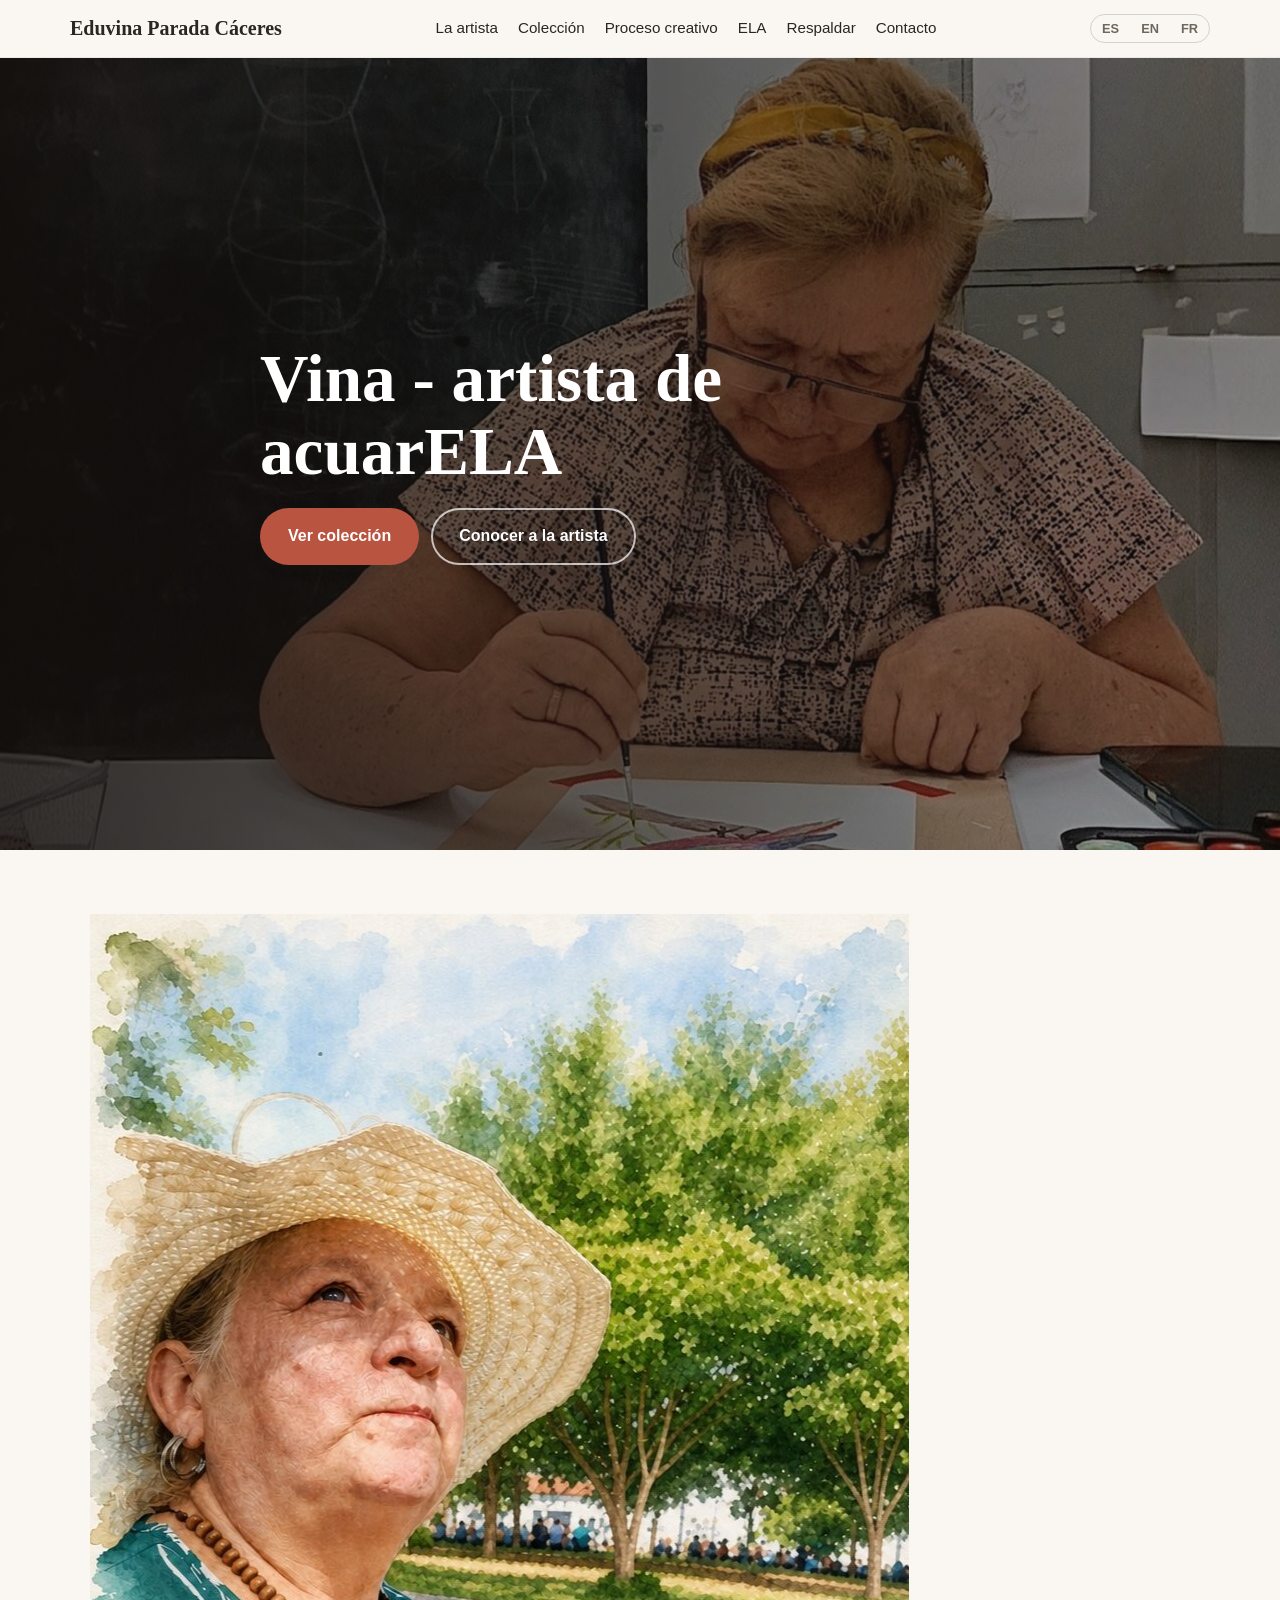
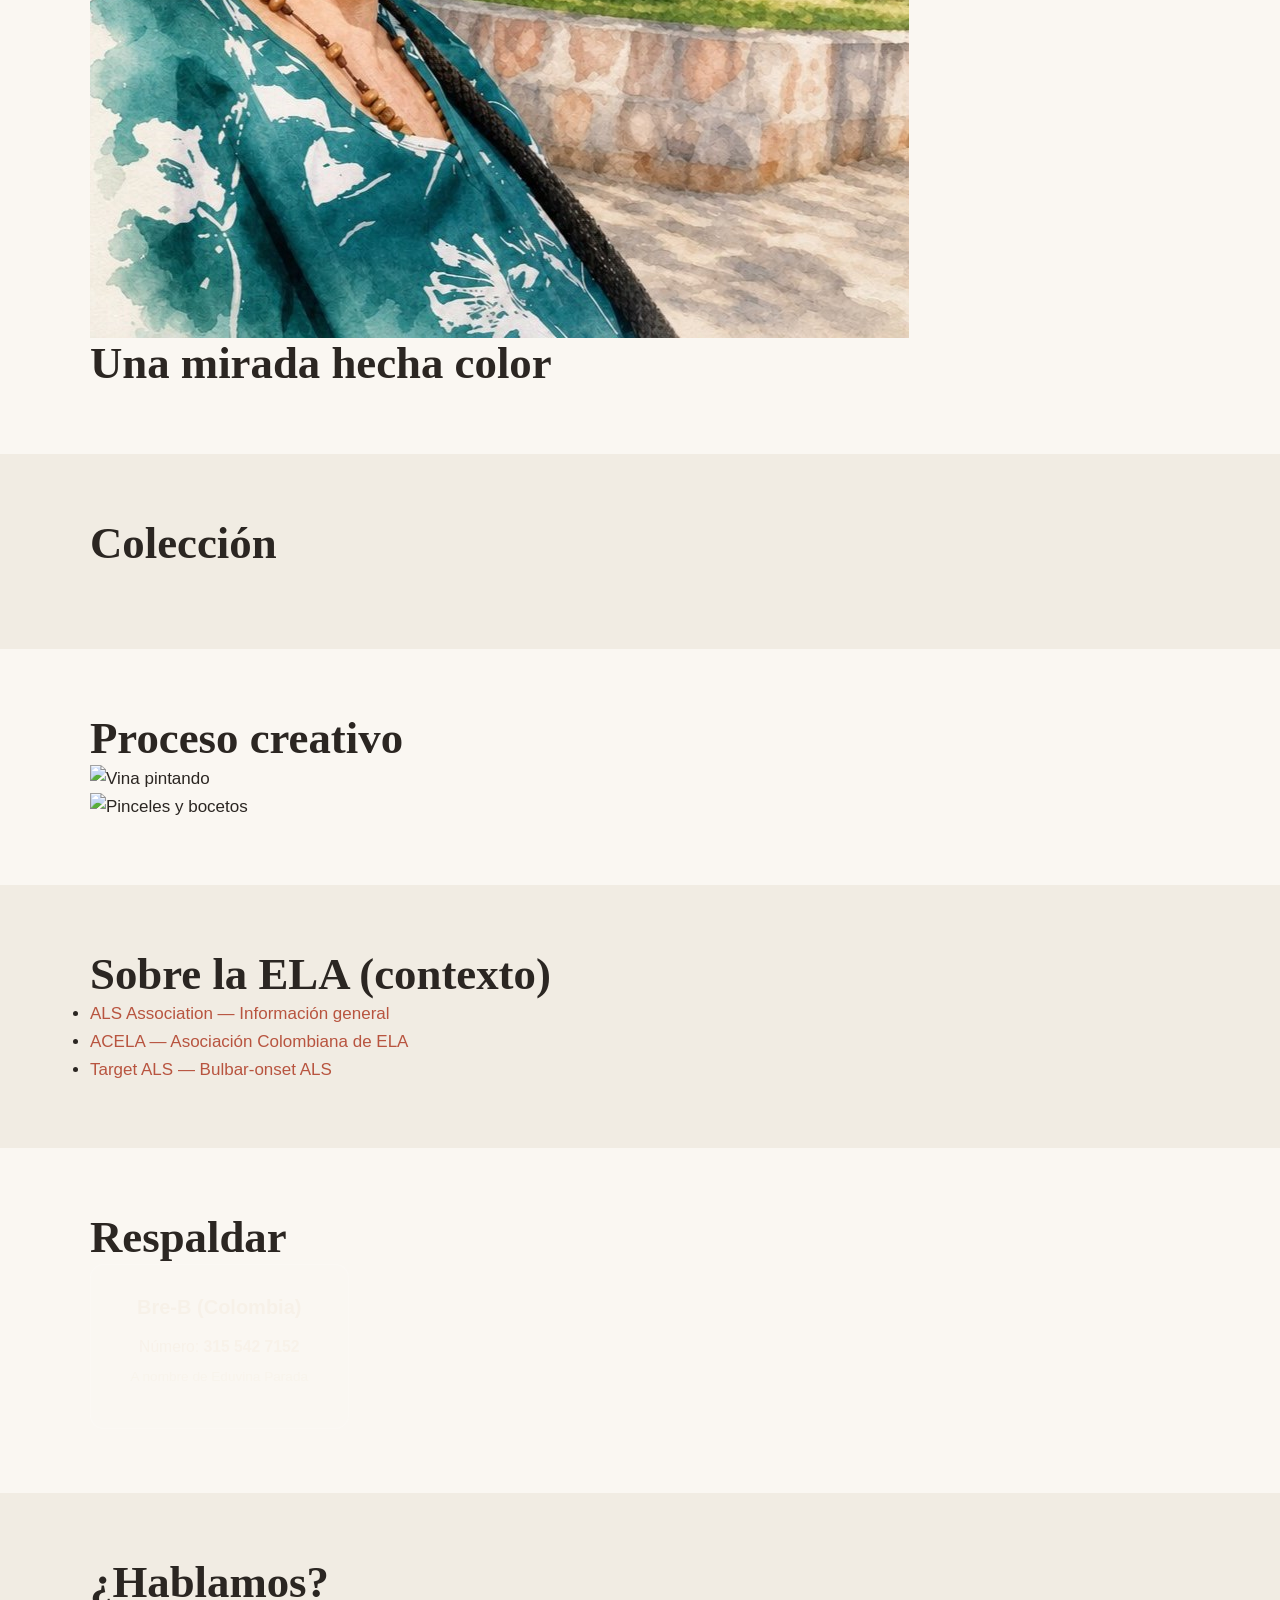
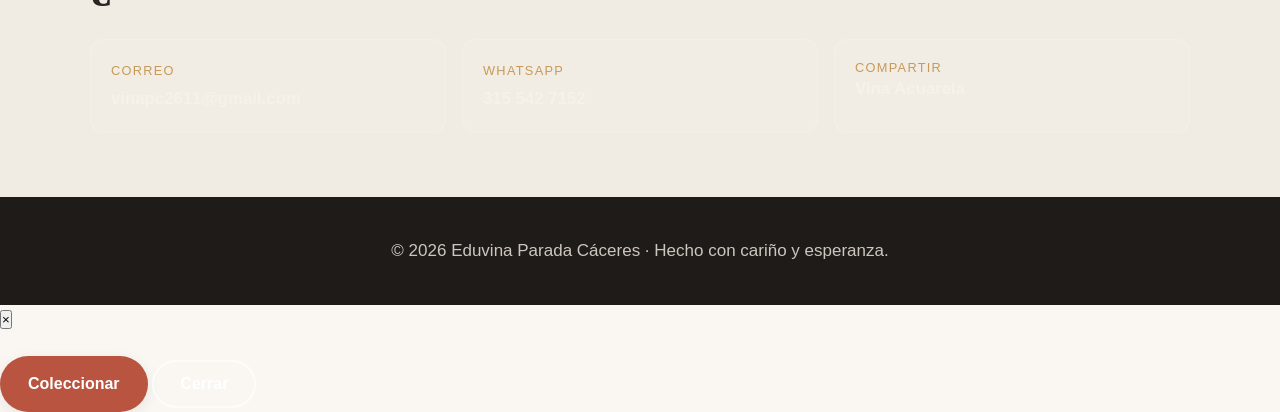
==== commit 7456da22: "Refactor index.html for clarity and structure" ====
--- a/index.html
+++ b/index.html
@@ -4,32 +4,28 @@
   <meta charset="utf-8" />
   <meta name="viewport" content="width=device-width,initial-scale=1" />
   <title data-i18n="meta_title">Eduvina Parada Cáceres · Su primera obra</title>
-
   <meta name="description" data-i18n-attr="content:meta_desc" content="" />
 
-  <!-- Canonical / Open Graph / Twitter (apunta a tu dominio final) -->
+  <!-- Canonical / Open Graph / Twitter -->
   <link rel="canonical" href="https://www.vina-acuarela.com/" />
   <meta property="og:url" content="https://www.vina-acuarela.com/" />
   <meta property="og:type" content="website" />
   <meta property="og:title" content="Eduvina Parada Cáceres · Su primera obra" />
+  <meta property="og:description" content="" data-i18n-attr="content:meta_desc" />
   <!-- <meta property="og:image" content="https://www.vina-acuarela.com/images/og-image.jpg" /> -->
-  <meta property="og:description" content="" data-i18n-attr="content:meta_desc" />
 
   <meta name="twitter:card" content="summary_large_image" />
   <meta name="twitter:url" content="https://www.vina-acuarela.com/" />
   <meta name="twitter:title" content="Eduvina Parada Cáceres · Su primera obra" />
   <meta name="twitter:description" content="" data-i18n-attr="content:meta_desc" />
 
-  <script defer src="app.js"></script>
-  <script defer src="i18n.js"></script>
-
-  <!-- JSON-LD básico -->
+  <!-- Basic Schema -->
   <script type="application/ld+json">
   {
     "@context": "https://schema.org",
     "@type": "WebSite",
     "url": "https://www.vina-acuarela.com/",
-    "name": "Eduvina Parada Cáceres",
+    "name": "Vina Acuarela",
     "description": ""
   }
   </script>
@@ -41,13 +37,12 @@
     <nav class="nav container" aria-label="Navegación principal">
       <a href="#inicio" class="nav__logo" data-i18n="site_name">Eduvina Parada Cáceres</a>
       <ul class="nav__links">
-        <li><a href="#historia" data-i18n="nav_historia">Historia</a></li>
-        <li><a href="#obra" data-i18n="nav_obra">La obra</a></li>
-        <li><a href="#catalogo" data-i18n="nav_catalogo">Catálogo</a></li>
+        <li><a href="#artista" data-i18n="nav_artista">La artista</a></li>
+        <li><a href="#coleccion" data-i18n="nav_coleccion">Colección</a></li>
+        <li><a href="#proceso" data-i18n="nav_proceso">Proceso creativo</a></li>
         <li><a href="#ela" data-i18n="nav_ela">ELA</a></li>
-        <li><a href="#ayudar" data-i18n="nav_ayudar">Cómo ayudar</a></li>
-        <li><a href="#evento" data-i18n="nav_evento">El evento</a></li>
-        <li><a href="#donar" class="nav__cta" data-i18n="nav_cta">Donar</a></li>
+        <li><a href="#respaldar" data-i18n="nav_respaldar">Respaldar</a></li>
+        <li><a href="#contacto" data-i18n="nav_contacto">Contacto</a></li>
       </ul>
 
       <div class="nav__right">
@@ -66,192 +61,109 @@
       <div class="hero__bg" style="background-image: url('images/hero.jpg');"></div>
       <div class="hero__overlay"></div>
       <div class="hero__content container">
-        <div class="hero__kicker" data-i18n="hero_kicker"></div>
-        <h1 class="hero__title" data-i18n-html="hero_title">Vina - artista de acuarELA</h1>
-        <p class="hero__subtitle" data-i18n-html="hero_subtitle"></p>
+        <h1 class="hero__title" data-i18n-html="hero_title">El color como una forma de florecer</h1>
+        <p class="hero__lead" data-i18n-html="hero_lead"></p>
         <div class="hero__actions">
-          <a href="#catalogo" class="btn btn--accent btn--lg" data-i18n="hero_btn_comprar">🖼 Reservar / comprar</a>
-          <a id="hero-donar" href="#donar" class="btn btn--primary btn--lg" data-i18n="hero_btn_donar">❤ Donar ahora</a>
-          <button class="btn btn--light" data-share data-i18n="hero_btn_compartir">↗ Compartir</button>
-        </div>
-      </div>
-    </section>
-
-    <!-- HISTORIA -->
-    <section class="historia section" id="historia">
-      <div class="container historia__grid">
-        <div class="historia__media">
-          <img src="images/artista.jpg" alt="Foto de la artista" class="historia__img" id="artist-photo" loading="lazy" />
-        </div>
-        <div class="historia__text">
-          <span class="eyebrow" data-i18n="historia_eyebrow"></span>
-          <h2 class="section__title" data-i18n="historia_title">Una artista que descubre su voz en el color.</h2>
-          <p data-i18n-html="historia_p1"></p>
-          <p data-i18n-html="historia_p2"></p>
-          <p data-i18n-html="historia_p3"></p>
-        </div>
-      </div>
-    </section>
-
-    <!-- OBRA PRINCIPAL -->
-    <section class="obra section" id="obra">
-      <div class="container">
-        <span class="eyebrow" data-i18n="obra_eyebrow"></span>
-        <h2 class="section__title" data-i18n="obra_title">Su primera acuarela a la venta</h2>
-        <p class="section__lead" data-i18n="obra_lead"></p>
-
-        <div class="obra-card">
-          <div class="obra-card__media">
-            <img src="images/obra-1.jpg" alt="" class="obra-card__img" id="obra-1-img" loading="lazy" />
+          <a href="#coleccion" class="btn btn--primary" data-i18n="hero_btn_coleccion">Ver colección</a>
+          <a href="#artista" class="btn btn--ghost" data-i18n="hero_btn_artista">Conocer a la artista</a>
+        </div>
+      </div>
+    </section>
+
+    <!-- LA ARTISTA -->
+    <section class="artista section" id="artista">
+      <div class="container artista__grid">
+        <div class="artista__media">
+          <img src="images/artista.jpg" alt="Foto de la artista" class="artista__img" id="artist-photo" loading="lazy" />
+        </div>
+        <div class="artista__text">
+          <h2 class="section__title" data-i18n="artista_title">Una mirada hecha color</h2>
+          <p data-i18n-html="artista_p1"></p>
+          <p data-i18n-html="artista_p2"></p>
+        </div>
+      </div>
+    </section>
+
+    <!-- COLECCIÓN -->
+    <section class="coleccion section section--alt" id="coleccion">
+      <div class="container">
+        <h2 class="section__title" data-i18n="coleccion_title">Colección</h2>
+        <p class="section__lead" data-i18n-html="coleccion_lead"></p>
+
+        <div id="catalogo-grid" class="catalogo__grid">
+          <!-- Cards will be injected from config.json by app.js -->
+        </div>
+      </div>
+    </section>
+
+    <!-- PROCESO CREATIVO -->
+    <section class="proceso section" id="proceso">
+      <div class="container">
+        <h2 class="section__title" data-i18n="proceso_title">Proceso creativo</h2>
+        <p data-i18n-html="proceso_lead"></p>
+        <div class="proceso__media">
+          <img src="images/proceso-1.jpg" alt="Vina pintando" loading="lazy" />
+          <img src="images/proceso-2.jpg" alt="Pinceles y bocetos" loading="lazy" />
+        </div>
+      </div>
+    </section>
+
+    <!-- ELA (informativa) -->
+    <section class="ela section section--alt" id="ela">
+      <div class="container">
+        <h2 class="section__title" data-i18n="ela_title">Sobre la ELA (contexto)</h2>
+
+        <div class="ela__grid">
+          <div>
+            <p data-i18n-html="ela_intro"></p>
+            <p data-i18n-html="ela_bulbar"></p>
+            <p data-i18n-html="ela_sources"></p>
+            <ul class="ela__links">
+              <li><a href="https://www.als.org/" target="_blank" rel="noopener">ALS Association — Información general</a></li>
+              <li><a href="https://www.acelaweb.org/" target="_blank" rel="noopener">ACELA — Asociación Colombiana de ELA</a></li>
+              <li><a href="https://targetals.org/news/what-is-bulbar-onset-als-six-things-to-know/" target="_blank" rel="noopener">Target ALS — Bulbar-onset ALS</a></li>
+            </ul>
           </div>
-
-          <div class="obra-card__body">
-            <h3 class="obra-card__title" data-i18n="obra_nombre">Armonía en la naturaleza</h3>
-            <p class="obra-card__quote" data-i18n-html="obra_descripcion"></p>
-
-            <ul class="ficha">
-              <li><strong data-i18n="obra_ficha_tecnica_label">Técnica:</strong> <span data-i18n="obra_ficha_tecnica">Acuarela sobre papel de algodón</span></li>
-              <li><strong data-i18n="obra_ficha_medidas_label">Dimensiones:</strong> <span data-i18n="obra_ficha_medidas">30 × 40 cm</span></li>
-              <li><strong data-i18n="obra_ficha_anio_label">Año:</strong> <span data-i18n="obra_ficha_anio">2025</span></li>
-              <li><strong data-i18n="obra_ficha_estado_label">Disponibilidad:</strong> <span data-i18n="obra_ficha_estado">Disponible</span></li>
-            </ul>
-
-            <p class="obra-card__price-wrap">
-              <span class="obra-card__price-label" data-i18n="obra_precio_label">Valor sugerido:</span>
-              <span class="obra-card__price" data-i18n="obra_precio">$350.000 COP</span>
-            </p>
-
-            <div class="obra-actions">
-              <button class="btn btn--block btn--accent" id="reserve-obra-main" data-reserve data-i18n="obra_btn">Reservar esta obra</button>
-            </div>
-            <p class="obra-card__note" data-i18n-html="obra_nota"></p>
+        </div>
+      </div>
+    </section>
+
+    <!-- RESPALDAR -->
+    <section class="respaldar section" id="respaldar">
+      <div class="container">
+        <h2 class="section__title" data-i18n="respaldar_title">Respaldar</h2>
+        <p data-i18n-html="respaldar_lead"></p>
+
+        <div class="donaciones__grid donaciones__grid--center">
+          <div class="donacion-card">
+            <h3 class="donacion-card__title" data-i18n="breb_title">Bre‑B (Colombia)</h3>
+            <p class="donacion-card__detail" data-i18n-html="breb_num">Número: <strong>315 542 7152</strong></p>
+            <p class="donacion-card__name" data-i18n="breb_name">A nombre de Eduvina Parada</p>
           </div>
         </div>
       </div>
     </section>
 
-    <!-- CATALOGO -->
-    <section class="catalogo section section--alt" id="catalogo">
-      <div class="container">
-        <span class="eyebrow" data-i18n="catalogo_eyebrow"></span>
-        <h2 class="section__title" data-i18n="catalogo_title">Una colección que crece</h2>
-        <p class="section__lead" data-i18n-html="catalogo_lead"></p>
-
-        <div id="catalogo-grid" class="catalogo__grid">
-          <!-- El contenido será renderizado por app.js desde config.json -->
-        </div>
-      </div>
-    </section>
-
-    <!-- ELA (nueva sección informativa) -->
-    <section class="section" id="ela">
-      <div class="container">
-        <span class="eyebrow" data-i18n="ela_eyebrow">ELA</span>
-        <h2 class="section__title" data-i18n="ela_title">¿Qué es la ELA bulbar?</h2>
-        <div class="futuro__inner">
-          <p data-i18n-html="ela_p1"></p>
-          <p data-i18n-html="ela_p2"></p>
-          <p data-i18n-html="ela_p3"></p>
-          <p class="futuro__text" data-i18n-html="ela_links"></p>
-        </div>
-      </div>
-    </section>
-
-    <!-- COMO AYUDAR -->
-    <section class="ayudar section" id="ayudar">
-      <div class="container">
-        <span class="eyebrow" data-i18n="ayudar_eyebrow"></span>
-        <h2 class="section__title" data-i18n="ayudar_title">Elige cómo acompañar este camino</h2>
-        <p class="section__lead" data-i18n-html="ayudar_lead"></p>
-
-        <div class="ayudar__grid">
-          <div class="ayuda-card">
-            <h3 data-i18n="ayudar_1_title">Donar</h3>
-            <p data-i18n="ayudar_1_text">Aporta lo que puedas por el medio Bre‑B (Colombia).</p>
-            <button id="ver-donar" class="btn" data-i18n="ayudar_1_btn">Ver medios de donación</button>
-          </div>
-
-          <div class="ayuda-card">
-            <h3 data-i18n="ayudar_2_title">Reservar</h3>
-            <p data-i18n="ayudar_2_text">Reserva la obra y retira o coordina envío con nosotros.</p>
-            <button class="btn" id="reserve-obra-compact" data-reserve data-i18n="ayudar_2_btn">Reservar obra</button>
-          </div>
-
-          <div class="ayuda-card">
-            <h3 data-i18n="ayudar_3_title">Compartir</h3>
-            <p data-i18n="ayudar_3_text">Si no puedes donar hoy, compartir la historia también suma.</p>
-            <button class="btn btn--light" data-share data-i18n="ayudar_3_btn">Compartir ahora</button>
-          </div>
-        </div>
-      </div>
-    </section>
-
-    <!-- DONAR (Bre-B) -->
-    <section class="section section--cta" id="donar">
-      <div class="container">
-        <span class="eyebrow" data-i18n="donar_eyebrow"></span>
-        <h2 class="section__title" data-i18n="donar_title">Dona por Bre‑B (Colombia)</h2>
-        <p class="section__lead" data-i18n-html="donar_lead"></p>
-
-        <div class="donaciones__grid donaciones__grid--center">
-          <div class="donacion-card donacion-card--highlight">
-            <div class="donacion-card__title-wrap" style="display:flex;align-items:center;justify-content:center;gap:12px;">
-              <svg width="22" height="14" viewBox="0 0 3 2" xmlns="http://www.w3.org/2000/svg" aria-hidden="true" style="vertical-align:middle;">
-                <rect width="3" height="2" fill="#FFD100"/>
-                <rect y="0.66" width="3" height="0.67" fill="#0038A8"/>
-                <rect y="1.33" width="3" height="0.67" fill="#CE1126"/>
-              </svg>
-              <h3 class="donacion-card__title" data-i18n="donar_breb_title">Bre‑B</h3>
-            </div>
-
-            <p class="donacion-card__detail" data-i18n-html="donar_breb_num">Número: <strong>315 542 7152</strong></p>
-            <p class="donacion-card__name" data-i18n="donar_breb_name">A nombre de Eduvina Parada</p>
-          </div>
-        </div>
-      </div>
-    </section>
-
-    <!-- EVENTO -->
-    <section class="evento section" id="evento">
-      <div class="container">
-        <span class="eyebrow" data-i18n="evento_eyebrow"></span>
-        <h2 class="section__title" data-i18n="evento_title">Su primera exposición pública</h2>
-        <p data-i18n="evento_lead"></p>
-        <div class="evento-info">
-          <div>
-            <strong data-i18n="evento_fecha_label">Fecha:</strong>
-            <span data-i18n="evento_fecha">[Mañana]</span>
-          </div>
-          <div>
-            <strong data-i18n="evento_lugar_label">Lugar:</strong>
-            <span data-i18n="evento_lugar">[Museo / Sala]</span>
-          </div>
-        </div>
-      </div>
-    </section>
-
     <!-- CONTACTO -->
-    <section class="contacto section" id="contacto">
-      <div class="container contacto__inner">
-        <span class="eyebrow" data-i18n="contacto_eyebrow"></span>
+    <section class="contacto section section--alt" id="contacto">
+      <div class="container contacto__wrap">
         <h2 class="section__title" data-i18n="contacto_title">¿Hablamos?</h2>
-        <p class="section__lead" data-i18n="contacto_lead"></p>
-
-        <div class="contacto__links" style="margin-top:22px;">
-          <a data-i18n-attr="href:contact_mail" class="contacto__link contacto__link--box">
+
+        <div class="contacto__links">
+          <a id="contact-mail" data-i18n-attr="href:contact_mail" class="contacto__link contacto__link--box">
             <span class="contacto__link-label" data-i18n="contacto_email_label">Correo</span>
             <span class="contacto__link-value" data-i18n="contact_email">vinapc2611@gmail.com</span>
           </a>
 
-          <a data-i18n-attr="href:contact_whatsapp_href" class="contacto__link contacto__link--box" target="_blank" rel="noopener">
+          <a id="contact-wa" class="contacto__link contacto__link--box" target="_blank" rel="noopener">
             <span class="contacto__link-label" data-i18n="contacto_wa_label">WhatsApp</span>
             <span class="contacto__link-value" data-i18n="contact_whatsapp_text">315 542 7152</span>
           </a>
 
-          <a href="https://www.instagram.com/" target="_blank" rel="noopener" class="contacto__link contacto__link--box">
-            <span class="contacto__link-label" data-i18n="contacto_ig_label">Instagram</span>
-            <span class="contacto__link-value">@vina_acuarela</span>
-          </a>
+          <button id="share-btn" class="contacto__link contacto__link--box">
+            <span class="contacto__link-label" data-i18n="contacto_share_label">Compartir</span>
+            <span class="contacto__link-value" data-i18n="contacto_share_value">Vina Acuarela</span>
+          </button>
         </div>
       </div>
     </section>
@@ -260,30 +172,32 @@
 
   <footer class="site-footer">
     <div class="container" style="text-align:center;">
-      <div class="site-footer__brand" data-i18n="site_name">Eduvina Parada Cáceres</div>
-      <div class="site-footer__tagline" data-i18n="footer_tagline">Artista de acuarela · Esto recién empieza</div>
-      <div class="site-footer__copy" data-i18n="footer_copy">Hecho con cariño y esperanza.</div>
-      <div style="margin-top:10px; font-size:0.9rem; color:rgba(247,241,232,0.6);">© <span id="year"></span></div>
+      <p>© 2026 <span data-i18n="site_name">Eduvina Parada Cáceres</span> · <span data-i18n="footer_copy">Hecho con cariño y esperanza.</span></p>
     </div>
   </footer>
 
-  <!-- Lightbox (dialog) -->
-  <dialog id="lightbox" class="cat-lightbox" aria-hidden="true">
-    <button class="lb__close" aria-label="Cerrar" id="lb-close">✕</button>
-    <div class="lb__inner">
-      <div class="lb__media">
-        <img src="" alt="" class="lb__img" id="lb-img" />
-      </div>
-      <div class="lb__body">
-        <h3 class="lb__title" id="lb-title"></h3>
-        <div class="lb__desc" id="lb-desc"></div>
-        <div class="lb__ficha" id="lb-ficha"></div>
-        <div style="margin-top:18px;">
-          <a id="lb-collect" class="btn btn--primary btn--lg" href="#" target="_blank" rel="noopener">Coleccionar (WhatsApp)</a>
+  <!-- Modal para ver obra -->
+  <div id="obra-modal" class="modal" aria-hidden="true">
+    <div class="modal__backdrop" data-close></div>
+    <div class="modal__panel" role="dialog" aria-modal="true">
+      <button class="modal__close" data-close>&times;</button>
+      <div class="modal__content">
+        <img id="modal-img" src="" alt="" />
+        <div class="modal__info">
+          <h3 id="modal-title"></h3>
+          <p id="modal-desc"></p>
+          <ul id="modal-ficha" class="ficha"></ul>
+          <div class="modal__actions">
+            <a id="modal-collect" class="btn btn--primary" target="_blank" rel="noopener">Coleccionar</a>
+            <button class="btn btn--ghost" data-close>Cerrar</button>
+          </div>
         </div>
       </div>
     </div>
-  </dialog>
-
+  </div>
+
+  <script src="i18n.js"></script>
+  <script src="config.json" type="application/json"></script>
+  <script src="app.js"></script>
 </body>
 </html>
--- a/styles.css
+++ b/styles.css
@@ -1,155 +1,345 @@
-:root{
-  --bg:#ffffff;
-  --text:#111;
-  --muted:#6b6b6b;
-  --accent:#b85f8b; /* rosa apagado */
-  --accent-2:#4a90e2;
-  --container:1100px;
-  --gap:24px;
-  --radius:10px;
-  font-synthesis: none;
-}
-
-*{box-sizing:border-box}
-html,body{height:100%}
-body{
-  margin:0;
-  font-family: "Inter", "Helvetica Neue", Arial, sans-serif;
-  color:var(--text);
-  background:var(--bg);
-  -webkit-font-smoothing:antialiased;
-  -moz-osx-font-smoothing:grayscale;
-  line-height:1.45;
-}
-
-.container{
-  max-width:var(--container);
-  margin:0 auto;
-  padding:0 20px;
-}
-
-/* header */
-.site-header{
-  border-bottom:1px solid #f0f0f0;
-  background:linear-gradient(180deg, rgba(255,255,255,0.9), rgba(255,255,255,0.6));
-  position:sticky;
-  top:0;
-  z-index:40;
-}
-.nav-row{
-  display:flex;
-  align-items:center;
-  justify-content:space-between;
-  gap:16px;
-  padding:14px 0;
-}
-.nav__logo{
-  font-weight:700;
-  letter-spacing:0.2px;
-  color:var(--text);
-  text-decoration:none;
-}
-.nav__links{list-style:none; margin:0; padding:0; display:flex; gap:12px; align-items:center}
-.nav__links a{color:var(--muted); text-decoration:none; font-size:15px; padding:6px 8px}
-.nav__links a:hover{color:var(--text)}
-
-/* hero */
-.hero{
-  position:relative;
-  min-height:56vh;
-  display:flex;
-  align-items:center;
-  color:#fff;
-  margin-bottom:var(--gap);
-}
-.hero__media{
-  position:absolute;
-  inset:0;
-  background-size:cover;
-  background-position:center;
-  filter:contrast(0.95) saturate(1.05);
-  border-bottom:1px solid rgba(0,0,0,0.05);
-}
-.hero__overlay{
-  position:absolute;
-  inset:0;
-  background:linear-gradient(180deg, rgba(0,0,0,0.25), rgba(0,0,0,0.45));
-}
-.hero__content{
-  position:relative;
-  z-index:2;
-  padding:48px 20px;
-}
-.hero__title{
-  font-size:clamp(28px,5vw,44px);
-  margin:0 0 12px 0;
-  color:#fff;
-  font-weight:700;
-}
-.hero__lead{color:rgba(255,255,255,0.92); margin:0 0 18px 0; max-width:60ch}
-.hero__actions .btn{margin-right:12px}
-
-/* sections */
-.section{padding:56px 0}
-.section__title{font-size:22px; margin:0 0 8px 0}
-.section__lead{color:var(--muted); margin:0 0 20px 0}
-
-/* artist */
-.artist-grid{display:grid; grid-template-columns:360px 1fr; gap:28px; align-items:center}
-.artist-photo img{width:100%; border-radius:12px; display:block; object-fit:cover}
-.artist-bio p{color:var(--muted)}
-
-/* grid / cards */
-.grid{
-  display:grid;
-  grid-template-columns:repeat(auto-fit, minmax(260px,1fr));
-  gap:22px;
-}
-.card{
-  background:#fff;
-  border-radius:12px;
-  overflow:hidden;
-  box-shadow:0 6px 18px rgba(20,20,20,0.04);
-  display:flex;
-  flex-direction:column;
-}
-.card img{width:100%; height:200px; object-fit:cover; display:block}
-.card-body{padding:14px 16px 18px}
-.card-body h3{margin:0 0 8px}
-.muted{color:var(--muted); margin:0 0 10px}
-.card-meta{color:var(--muted); font-size:13px; margin-bottom:10px}
-.card-actions{display:flex; gap:8px}
-
-/* process gallery */
-.process-gallery{display:grid; grid-template-columns:repeat(3,1fr); gap:12px; margin-top:18px}
-.process-gallery img{width:100%; height:160px; object-fit:cover; border-radius:8px}
-
-/* support */
-.support-grid{display:grid; grid-template-columns:repeat(auto-fit,minmax(220px,1fr)); gap:16px}
-.support-card{background:#fff;padding:18px;border-radius:10px;box-shadow:0 6px 18px rgba(20,20,20,0.03)}
-
-/* buttons */
-.btn{
-  display:inline-block;
-  padding:10px 14px;
-  border-radius:8px;
-  text-decoration:none;
-  border:0;
-  cursor:pointer;
-  background:var(--accent);
-  color:#fff;
-  font-weight:600;
-}
-.btn--primary{background:var(--accent)}
-.btn--ghost{background:transparent; color:var(--accent); border:1px solid rgba(0,0,0,0.06)}
-.btn--small{padding:8px 12px; font-size:14px}
-
-/* footer */
-.site-footer{border-top:1px solid #f0f0f0;padding:26px 0;margin-top:30px;color:var(--muted);font-size:14px;text-align:center}
-
-/* responsive */
-@media (max-width:900px){
-  .artist-grid{grid-template-columns:1fr; text-align:center}
-  .hero__content{padding:28px 12px}
-  .nav__links{display:none}
-}
+/* ==== */
+/*  EDUVINA PARADA CÁCERES · LANDING SOLIDARIA                    */
+/*  Diseño mobile-first, responsive, digno y esperanzador.       */
+/*  Para cambiar la paleta, edita las variables de :root.        */
+/* ==== */
+
+:root {
+  --color-bg: #faf7f2;
+  --color-surface: #ffff;
+  --color-alt: #f1ece3;
+  --color-text: #2b2622;
+  --color-muted: #6f675e;
+  --color-primary: #b8543f;       /* Terracota (donar / acento) */
+  --color-primary-dark: #8f3d2c;
+  --color-accent: #c79a5b;        /* Dorado (comprar / obra) */
+  --color-accent-dark: #a87f43;
+  --color-dark: #2b2622;          /* Fondo oscuro */
+  --color-light: #f7f1e8;
+
+  --font-serif: 'Cormorant Garamond', Georgia, serif;
+  --font-sans: 'Inter', -apple-system, BlinkMacSystemFont, 'Segoe UI', sans-serif;
+
+  --radius: 14px;
+  --radius-sm: 8px;
+  --shadow: 0 10px 30px rgba(43, 38, 34, 0.10);
+  --shadow-sm: 0 4px 14px rgba(43, 38, 34, 0.08);
+  --max-width: 1140px;
+  --transition: 0.25s ease;
+}
+
+*, *::before, *::after { box-sizing: border-box; margin: 0; padding: 0; }
+
+html { scroll-behavior: smooth; }
+
+body {
+  font-family: var(--font-sans);
+  color: var(--color-text);
+  background-color: var(--color-bg);
+  line-height: 1.65;
+  font-size: 17px;
+  -webkit-font-smoothing: antialiased;
+}
+
+img { max-width: 100%; display: block; }
+
+a { color: var(--color-primary); text-decoration: none; transition: color var(--transition); }
+a:hover { color: var(--color-primary-dark); }
+
+/* ---- LAYOUT ---- */
+.container { width: 100%; max-width: var(--max-width); margin: 0 auto; padding: 0 20px; }
+.section { padding: 64px 0; }
+.section--alt { background-color: var(--color-alt); }
+
+.section__head { max-width: 720px; margin: 0 auto 44px; text-align: center; }
+.section__title {
+  font-family: var(--font-serif);
+  font-size: clamp(1.9rem, 5vw, 2.8rem);
+  font-weight: 700; line-height: 1.15; color: var(--color-text);
+}
+.section__title--left { text-align: left; }
+.section__title--light { color: var(--color-light); }
+.section__lead { margin-top: 16px; color: var(--color-muted); font-size: 1.05rem; }
+.section__lead--light { color: rgba(247, 241, 232, 0.85); }
+
+.eyebrow {
+  display: inline-block; font-size: 0.8rem; font-weight: 700;
+  letter-spacing: 0.15em; text-transform: uppercase;
+  color: var(--color-primary); margin-bottom: 10px;
+}
+.eyebrow--light { color: var(--color-accent); }
+
+/* ---- BOTONES ---- */
+.btn {
+  display: inline-flex; align-items: center; justify-content: center; gap: 8px;
+  font-family: var(--font-sans); font-weight: 600; font-size: 1rem;
+  padding: 13px 26px; border-radius: 50px; border: 2px solid transparent;
+  cursor: pointer; transition: all var(--transition); text-align: center;
+}
+.btn--primary { background-color: var(--color-primary); color: #fff; box-shadow: var(--shadow-sm); }
+.btn--primary:hover { background-color: var(--color-primary-dark); color: #fff; transform: translateY(-2px); }
+.btn--accent { background-color: var(--color-accent); color: #2b2622; box-shadow: var(--shadow-sm); }
+.btn--accent:hover { background-color: var(--color-accent-dark); color: #2b2622; transform: translateY(-2px); }
+.btn--dark { background-color: var(--color-dark); color: #fff; }
+.btn--dark:hover { background-color: #000; color: #fff; transform: translateY(-2px); }
+.btn--light { background-color: #fff; color: var(--color-primary-dark); }
+.btn--light:hover { background-color: #f1ece3; color: var(--color-primary-dark); }
+.btn--ghost { background-color: transparent; color: #fff; border-color: rgba(255,255,255,0.7); }
+.btn--ghost:hover { background-color: #fff; color: var(--color-text); }
+.btn--lg { padding: 16px 30px; font-size: 1.05rem; }
+.btn--sm { padding: 9px 18px; font-size: 0.9rem; }
+.btn--block { width: 100%; }
+
+/* ---- HEADER / NAV ---- */
+.site-header {
+  position: sticky; top: 0; z-index: 100;
+  background-color: rgba(250, 247, 242, 0.92);
+  backdrop-filter: blur(8px);
+  border-bottom: 1px solid rgba(43, 38, 34, 0.07);
+}
+.nav { display: flex; align-items: center; justify-content: space-between; gap: 16px; padding: 12px 0; flex-wrap: wrap; }
+.nav__logo { font-family: var(--font-serif); font-size: 1.25rem; font-weight: 700; color: var(--color-text); }
+.nav__links { list-style: none; display: flex; align-items: center; gap: 20px; }
+.nav__links a { color: var(--color-text); font-weight: 500; font-size: 0.95rem; }
+.nav__links a:hover { color: var(--color-primary); }
+.nav__right { display: flex; align-items: center; gap: 14px; }
+.nav__cta { background-color: var(--color-primary); color: #fff !important; padding: 9px 18px; border-radius: 50px; font-weight: 600; }
+.nav__cta:hover { background-color: var(--color-primary-dark); }
+
+/* ---- SELECTOR DE IDIOMA ---- */
+.lang-switch { display: inline-flex; border: 1px solid rgba(43,38,34,0.18); border-radius: 50px; overflow: hidden; }
+.lang-switch__btn {
+  background: transparent; border: none; cursor: pointer;
+  font-family: var(--font-sans); font-weight: 600; font-size: 0.8rem;
+  padding: 6px 11px; color: var(--color-muted); transition: all var(--transition);
+}
+.lang-switch__btn:hover { color: var(--color-primary); }
+.lang-switch__btn.is-active { background-color: var(--color-primary); color: #fff; }
+
+@media (max-width: 720px) {
+  .nav__links { display: none; }
+}
+
+/* ---- HERO ---- */
+.hero { position: relative; min-height: 88vh; display: flex; align-items: center; overflow: hidden; }
+.hero__bg { position: absolute; inset: 0; background-size: cover; background-position: center; background-color: #3a322c; }
+.hero__overlay {
+  position: absolute; inset: 0;
+  background: linear-gradient(to right, rgba(20,16,13,0.85) 0%, rgba(20,16,13,0.6) 55%, rgba(20,16,13,0.35) 100%);
+}
+.hero__content { position: relative; z-index: 2; color: #fff; padding: 70px 0; max-width: 760px; }
+.hero__kicker {
+  display: inline-block; font-size: 0.85rem; font-weight: 600; letter-spacing: 0.08em;
+  text-transform: uppercase; color: var(--color-accent);
+  border: 1px solid rgba(199,154,91,0.5); border-radius: 50px; padding: 6px 16px; margin-bottom: 22px;
+}
+.hero__title { font-family: var(--font-serif); font-size: clamp(2.4rem, 7vw, 4.2rem); font-weight: 700; line-height: 1.08; margin-bottom: 20px; }
+.hero__subtitle { font-size: clamp(1.05rem, 2.5vw, 1.3rem); color: rgba(255,255,255,0.92); max-width: 600px; margin-bottom: 30px; }
+.hero__actions { display: flex; flex-wrap: wrap; gap: 12px; }
+
+/* ---- HISTORIA ---- */
+.historia__grid { display: grid; grid-template-columns: 1fr; gap: 40px; align-items: center; }
+.historia__img { width: 100%; border-radius: var(--radius); box-shadow: var(--shadow); object-fit: cover; aspect-ratio: 4/5; background-color: var(--color-alt); }
+.historia__text p { margin-top: 16px; color: var(--color-muted); }
+@media (min-width: 860px) {
+  .historia__grid { grid-template-columns: 0.85fr 1.15fr; gap: 56px; }
+}
+
+/* ---- LA OBRA ---- */
+.obra-card {
+  display: grid; grid-template-columns: 1fr; gap: 0;
+  background-color: var(--color-surface); border-radius: var(--radius);
+  overflow: hidden; box-shadow: var(--shadow); max-width: 920px; margin: 0 auto;
+}
+.obra-card__media { background-color: var(--color-alt); }
+.obra-card__img { width: 100%; height: 100%; object-fit: cover; aspect-ratio: 1/1; }
+.obra-card__body { padding: 30px; display: flex; flex-direction: column; }
+.obra-card__title { font-family: var(--font-serif); font-size: 1.9rem; font-weight: 700; margin-bottom: 16px; }
+.ficha { margin-bottom: 22px; }
+.ficha__row { display: flex; justify-content: space-between; gap: 16px; padding: 9px 0; border-bottom: 1px solid rgba(43,38,34,0.08); }
+.ficha__row dt { color: var(--color-muted); font-size: 0.92rem; }
+.ficha__row dd { font-weight: 600; text-align: right; }
+.ficha__badge { background-color: #e7f3e8; color: #2f7d4f; font-size: 0.8rem; font-weight: 600; padding: 3px 12px; border-radius: 50px; }
+.obra-card__price-wrap { display: flex; flex-direction: column; margin-bottom: 18px; }
+.obra-card__price-label { font-size: 0.85rem; color: var(--color-muted); }
+.obra-card__price { font-family: var(--font-serif); font-size: 2rem; font-weight: 700; color: var(--color-primary); }
+.obra-card__note { margin-top: 14px; font-size: 0.9rem; color: var(--color-muted); text-align: center; }
+@media (min-width: 760px) {
+  .obra-card { grid-template-columns: 1fr 1fr; }
+}
+
+/* ---- CÓMO AYUDAR ---- */
+.ayudar__grid { display: grid; grid-template-columns: 1fr; gap: 24px; }
+.ayuda-card {
+  background-color: var(--color-surface); border-radius: var(--radius); padding: 32px 24px;
+  text-align: center; box-shadow: var(--shadow-sm); display: flex; flex-direction: column; align-items: center;
+  border-top: 4px solid var(--color-primary);
+}
+.ayuda-card--featured { border-top-color: var(--color-accent); transform: scale(1.03); }
+.ayuda-card__icon { font-size: 2.4rem; margin-bottom: 12px; }
+.ayuda-card__title { font-family: var(--font-serif); font-size: 1.5rem; font-weight: 700; margin-bottom: 10px; }
+.ayuda-card p { color: var(--color-muted); margin-bottom: 20px; flex: 1; }
+@media (min-width: 760px) {
+  .ayudar__grid { grid-template-columns: repeat(3, 1fr); align-items: stretch; }
+}
+
+/* ---- MEDIOS DE DONACIÓN / CTA OSCURO ---- */
+.section--cta { background-color: var(--color-dark); background-image: radial-gradient(circle at 80% 0%, rgba(184,84,63,0.35), transparent 55%); }
+.donaciones__grid { display: grid; grid-template-columns: 1fr; gap: 22px; }
+.donacion-card {
+  background-color: rgba(255,255,255,0.06); border: 1px solid rgba(255,255,255,0.12);
+  border-radius: var(--radius); padding: 26px 22px; text-align: center; color: var(--color-light);
+}
+.donacion-card--highlight { background-color: var(--color-primary); border-color: var(--color-primary); }
+.donacion-card__icon { font-size: 2.2rem; display: block; margin-bottom: 12px; }
+.donacion-card__title { font-size: 1.25rem; font-weight: 600; margin-bottom: 10px; }
+.donacion-card__detail { font-size: 0.98rem; color: rgba(247,241,232,0.9); margin-bottom: 4px; }
+.donacion-card__name { font-size: 0.85rem; color: rgba(247,241,232,0.6); margin-top: 6px; margin-bottom: 14px; }
+.donacion-card--highlight .donacion-card__detail, .donacion-card--highlight .donacion-card__name { color: rgba(255,255,255,0.95); }
+@media (min-width: 600px) { .donaciones__grid { grid-template-columns: repeat(2, 1fr); } }
+@media (min-width: 980px) { .donaciones__grid { grid-template-columns: repeat(4, 1fr); } }
+
+/* ---- FONDOS ---- */
+.fondos__grid { display: grid; grid-template-columns: 1fr; gap: 22px; }
+.fondo-card { background-color: var(--color-surface); border-radius: var(--radius); padding: 28px 22px; text-align: center; box-shadow: var(--shadow-sm); border-top: 4px solid var(--color-accent); }
+.fondo-card__icon { font-size: 2.4rem; display: block; margin-bottom: 12px; }
+.fondo-card__title { font-size: 1.15rem; font-weight: 600; margin-bottom: 8px; }
+.fondo-card p { font-size: 0.95rem; color: var(--color-muted); }
+@media (min-width: 600px) { .fondos__grid { grid-template-columns: repeat(2, 1fr); } }
+@media (min-width: 980px) { .fondos__grid { grid-template-columns: repeat(4, 1fr); } }
+
+/* ---- ESTO RECIÉN EMPIEZA ---- */
+.futuro__inner { max-width: 720px; margin: 0 auto; text-align: center; }
+.futuro__text { margin-top: 16px; color: var(--color-muted); font-size: 1.05rem; }
+.futuro__inner .btn { margin-top: 28px; }
+
+/* ---- EVENTO ---- */
+.evento-info {
+  display: grid; grid-template-columns: repeat(2, 1fr); gap: 16px;
+  background-color: var(--color-surface); border-radius: var(--radius);
+  padding: 26px; box-shadow: var(--shadow-sm); max-width: 860px; margin: 0 auto;
+}
+.evento-info__item { display: flex; flex-direction: column; gap: 4px; }
+.evento-info__label { font-size: 0.85rem; font-weight: 600; color: var(--color-primary); }
+.evento-info__value { font-weight: 500; }
+@media (min-width: 760px) { .evento-info { grid-template-columns: repeat(4, 1fr); } }
+
+/* ---- FAQ ---- */
+.faq__inner { max-width: 760px; margin: 0 auto; }
+.faq-item {
+  background-color: var(--color-surface); border-radius: var(--radius-sm);
+  box-shadow: var(--shadow-sm); margin-bottom: 14px; padding: 4px 22px; overflow: hidden;
+}
+.faq-item summary {
+  list-style: none; cursor: pointer; font-weight: 600; font-size: 1.08rem;
+  padding: 16px 0; display: flex; justify-content: space-between; align-items: center; gap: 12px;
+}
+.faq-item summary::-webkit-details-marker { display: none; }
+.faq-item summary::after { content: "+"; font-size: 1.5rem; color: var(--color-primary); transition: transform var(--transition); }
+.faq-item[open] summary::after { transform: rotate(45deg); }
+.faq-item p { padding: 0 0 18px; color: var(--color-muted); }
+
+/* ---- CONTACTO ---- */
+.contacto__inner { max-width: 820px; margin: 0 auto; text-align: center; }
+.contacto__links { display: grid; grid-template-columns: 1fr; gap: 16px; margin-top: 30px; }
+.contacto__link {
+  background-color: rgba(255,255,255,0.06); border: 1px solid rgba(255,255,255,0.14);
+  border-radius: var(--radius); padding: 20px; display: flex; flex-direction: column; gap: 4px; color: var(--color-light);
+}
+.contacto__link:hover { background-color: rgba(255,255,255,0.12); color: #fff; transform: translateY(-2px); }
+.contacto__link-label { font-size: 0.8rem; text-transform: uppercase; letter-spacing: 0.1em; color: var(--color-accent); }
+.contacto__link-value { font-weight: 600; font-size: 1.05rem; }
+@media (min-width: 680px) { .contacto__links { grid-template-columns: repeat(3, 1fr); } }
+
+/* ---- FOOTER ---- */
+.site-footer { background-color: #1f1b18; color: rgba(247,241,232,0.8); padding: 40px 0; text-align: center; }
+.site-footer__brand { font-family: var(--font-serif); font-size: 1.4rem; color: var(--color-light); margin-bottom: 6px; }
+.site-footer__tagline { font-size: 0.95rem; color: var(--color-accent); margin-bottom: 14px; }
+.site-footer__copy { font-size: 0.85rem; color: rgba(247,241,232,0.5); }
+
+/* ==== */
+/*  CATÁLOGO DE OBRAS · estilo galería / museo                    */
+/*  Mucho espacio en blanco, imágenes protagonistas, hover sutil  */
+/* ==== */
+.catalogo__grid {
+  display: grid;
+  grid-template-columns: 1fr;
+  gap: 40px 32px;
+  margin-top: 8px;
+}
+@media (min-width: 600px) { .catalogo__grid { grid-template-columns: repeat(2, 1fr); } }
+@media (min-width: 980px) { .catalogo__grid { grid-template-columns: repeat(3, 1fr); gap: 56px 40px; } }
+
+.cat-card { display: flex; flex-direction: column; }
+
+/* Imagen: marco limpio, relación cuadrada, zoom suave al pasar el cursor */
+.cat-card__media {
+  position: relative; display: block; width: 100%; padding: 0; border: none;
+  background: var(--color-surface); cursor: zoom-in; overflow: hidden;
+  border-radius: var(--radius-sm); box-shadow: var(--shadow-sm);
+  aspect-ratio: 1 / 1;
+}
+.cat-card__img {
+  width: 100%; height: 100%; object-fit: cover; display: block;
+  transition: transform 0.6s ease;
+}
+.cat-card__media:hover .cat-card__img,
+.cat-card__media:focus-visible .cat-card__img { transform: scale(1.05); }
+.cat-card__zoom {
+  position: absolute; bottom: 12px; right: 12px;
+  background: rgba(43,38,34,0.78); color: #fff; font-size: 0.78rem; font-weight: 600;
+  padding: 6px 12px; border-radius: 50px; opacity: 0; transform: translateY(6px);
+  transition: all var(--transition);
+}
+.cat-card__media:hover .cat-card__zoom,
+.cat-card__media:focus-visible .cat-card__zoom { opacity: 1; transform: translateY(0); }
+
+.cat-card__body { padding: 18px 2px 0; }
+.cat-card__head { display: flex; align-items: baseline; justify-content: space-between; gap: 10px; }
+.cat-card__title {
+  font-family: var(--font-serif); font-size: 1.45rem; font-weight: 600;
+  line-height: 1.2; color: var(--color-text);
+}
+.cat-card__badge {
+  flex-shrink: 0; font-size: 0.7rem; font-weight: 700; letter-spacing: 0.08em; text-transform: uppercase;
+  color: var(--color-accent-dark); border: 1px solid var(--color-accent); border-radius: 50px; padding: 3px 10px;
+  white-space: nowrap;
+}
+.cat-card__meta { margin-top: 6px; color: var(--color-muted); font-size: 0.9rem; font-style: italic; }
+.cat-card__price { margin-top: 6px; font-weight: 700; color: var(--color-primary); font-size: 1.05rem; }
+.cat-card__actions { margin-top: 14px; display: flex; gap: 10px; flex-wrap: wrap; }
+
+.btn--ghost-dark { background: transparent; color: var(--color-text); border-color: rgba(43,38,34,0.25); }
+.btn--ghost-dark:hover { background: var(--color-text); color: #fff; }
+
+/* ---- LIGHTBOX (ventana ampliada) ---- */
+.cat-lightbox {
+  border: none; border-radius: var(--radius); padding: 0; max-width: 920px; width: 92vw;
+  box-shadow: 0 30px 80px rgba(0,0,0,0.4); background: var(--color-surface); color: var(--color-text);
+}
+.cat-lightbox::backdrop { background: rgba(20,16,14,0.72); backdrop-filter: blur(3px); }
+.lb__close {
+  position: absolute; top: 10px; right: 14px; z-index: 2; border: none; background: rgba(0,0,0,0.45);
+  color: #fff; width: 38px; height: 38px; border-radius: 50%; font-size: 1.5rem; line-height: 1; cursor: pointer;
+}
+.lb__close:hover { background: rgba(0,0,0,0.75); }
+.lb__inner { display: grid; grid-template-columns: 1fr; }
+.lb__media { background: var(--color-alt); }
+.lb__img { width: 100%; height: 100%; max-height: 56vh; object-fit: contain; }
+.lb__body { padding: 28px; }
+.lb__title { font-family: var(--font-serif); font-size: 2rem; font-weight: 700; line-height: 1.15; }
+.lb__desc { margin-top: 12px; color: var(--color-muted); }
+.lb__ficha { margin: 18px 0 24px; display: grid; gap: 8px; }
+.lb__ficha div { display: flex; justify-content: space-between; gap: 12px; border-bottom: 1px solid var(--color-alt); padding-bottom: 6px; }
+.lb__ficha dt { font-size: 0.85rem; text-transform: uppercase; letter-spacing: 0.06em; color: var(--color-muted); }
+.lb__ficha dd { font-weight: 600; text-align: right; }
+@media (min-width: 760px) {
+  .lb__inner { grid-template-columns: 1.1fr 1fr; }
+  .lb__img { max-height: 80vh; }
+}
+
+/* ---- ACCESIBILIDAD ---- */
+@media (prefers-reduced-motion: reduce) {
+  html { scroll-behavior: auto; }
+  * { transition: none !important; }
+}
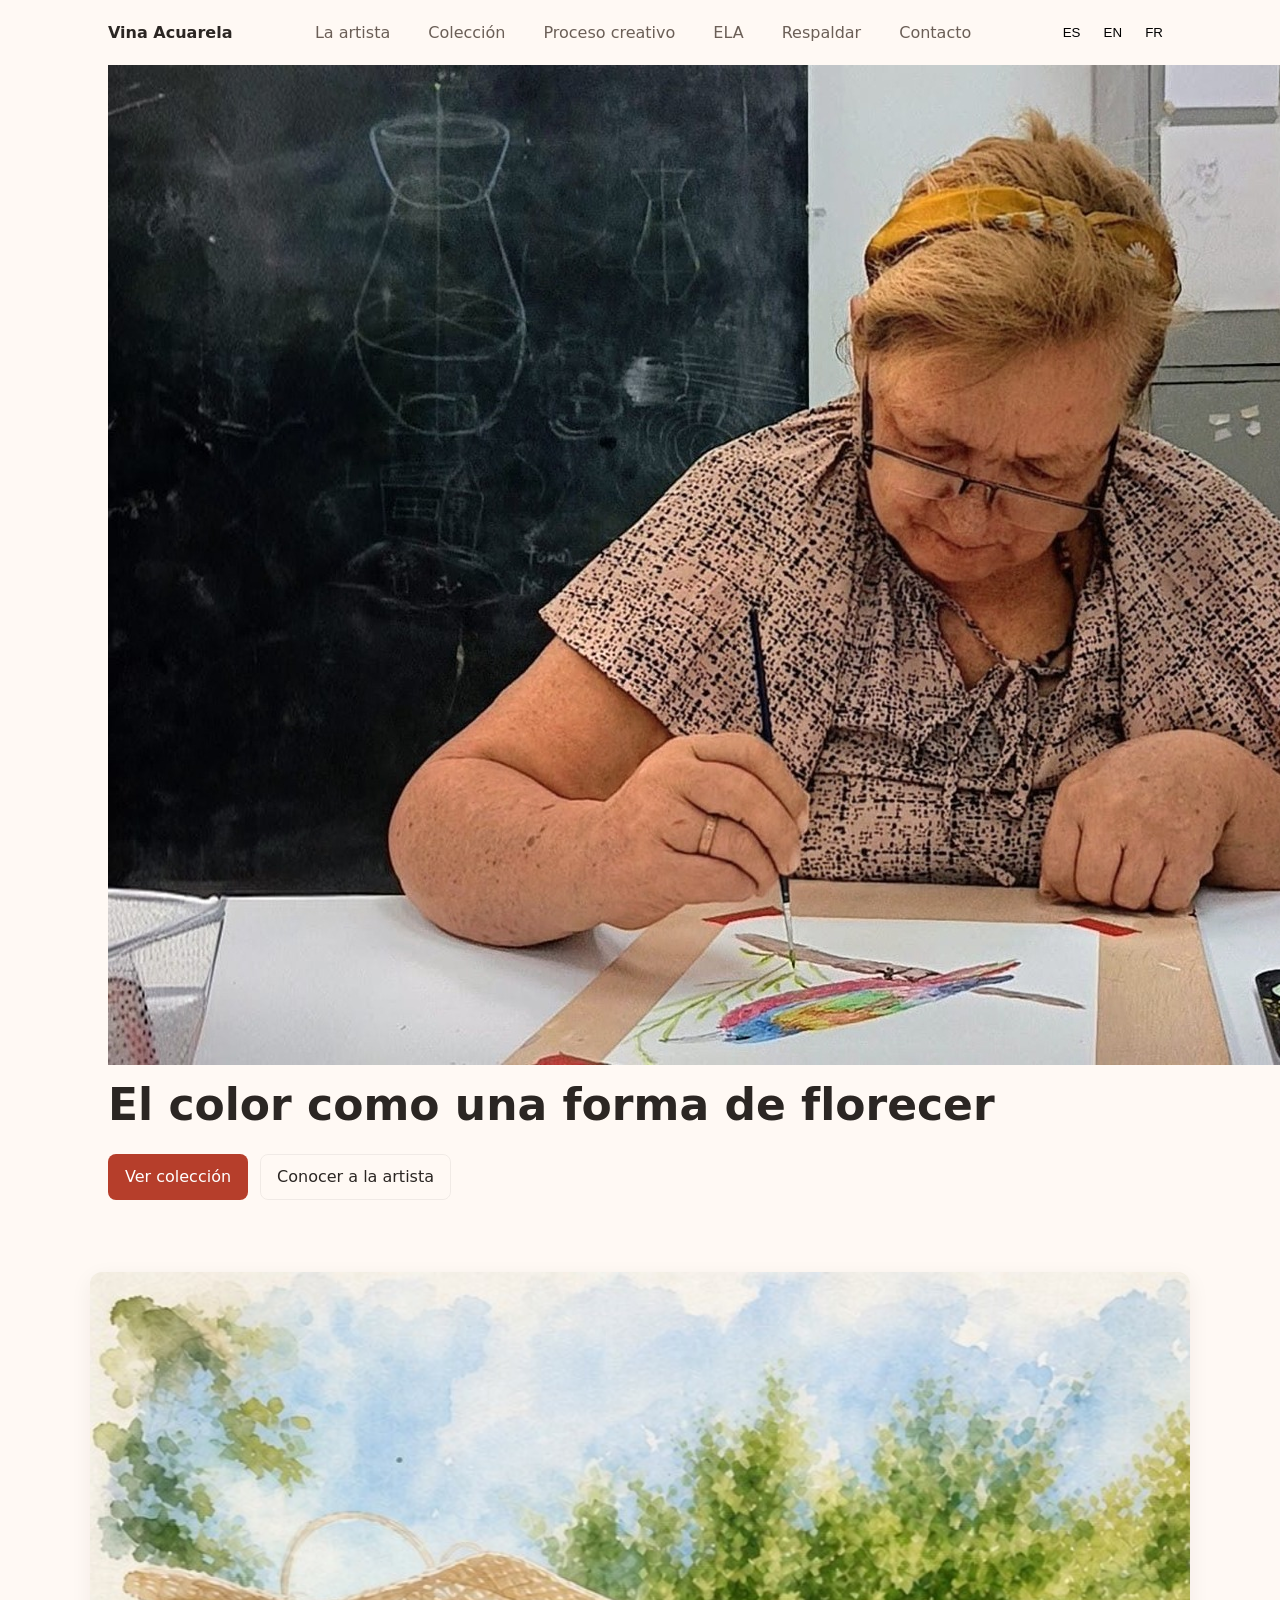
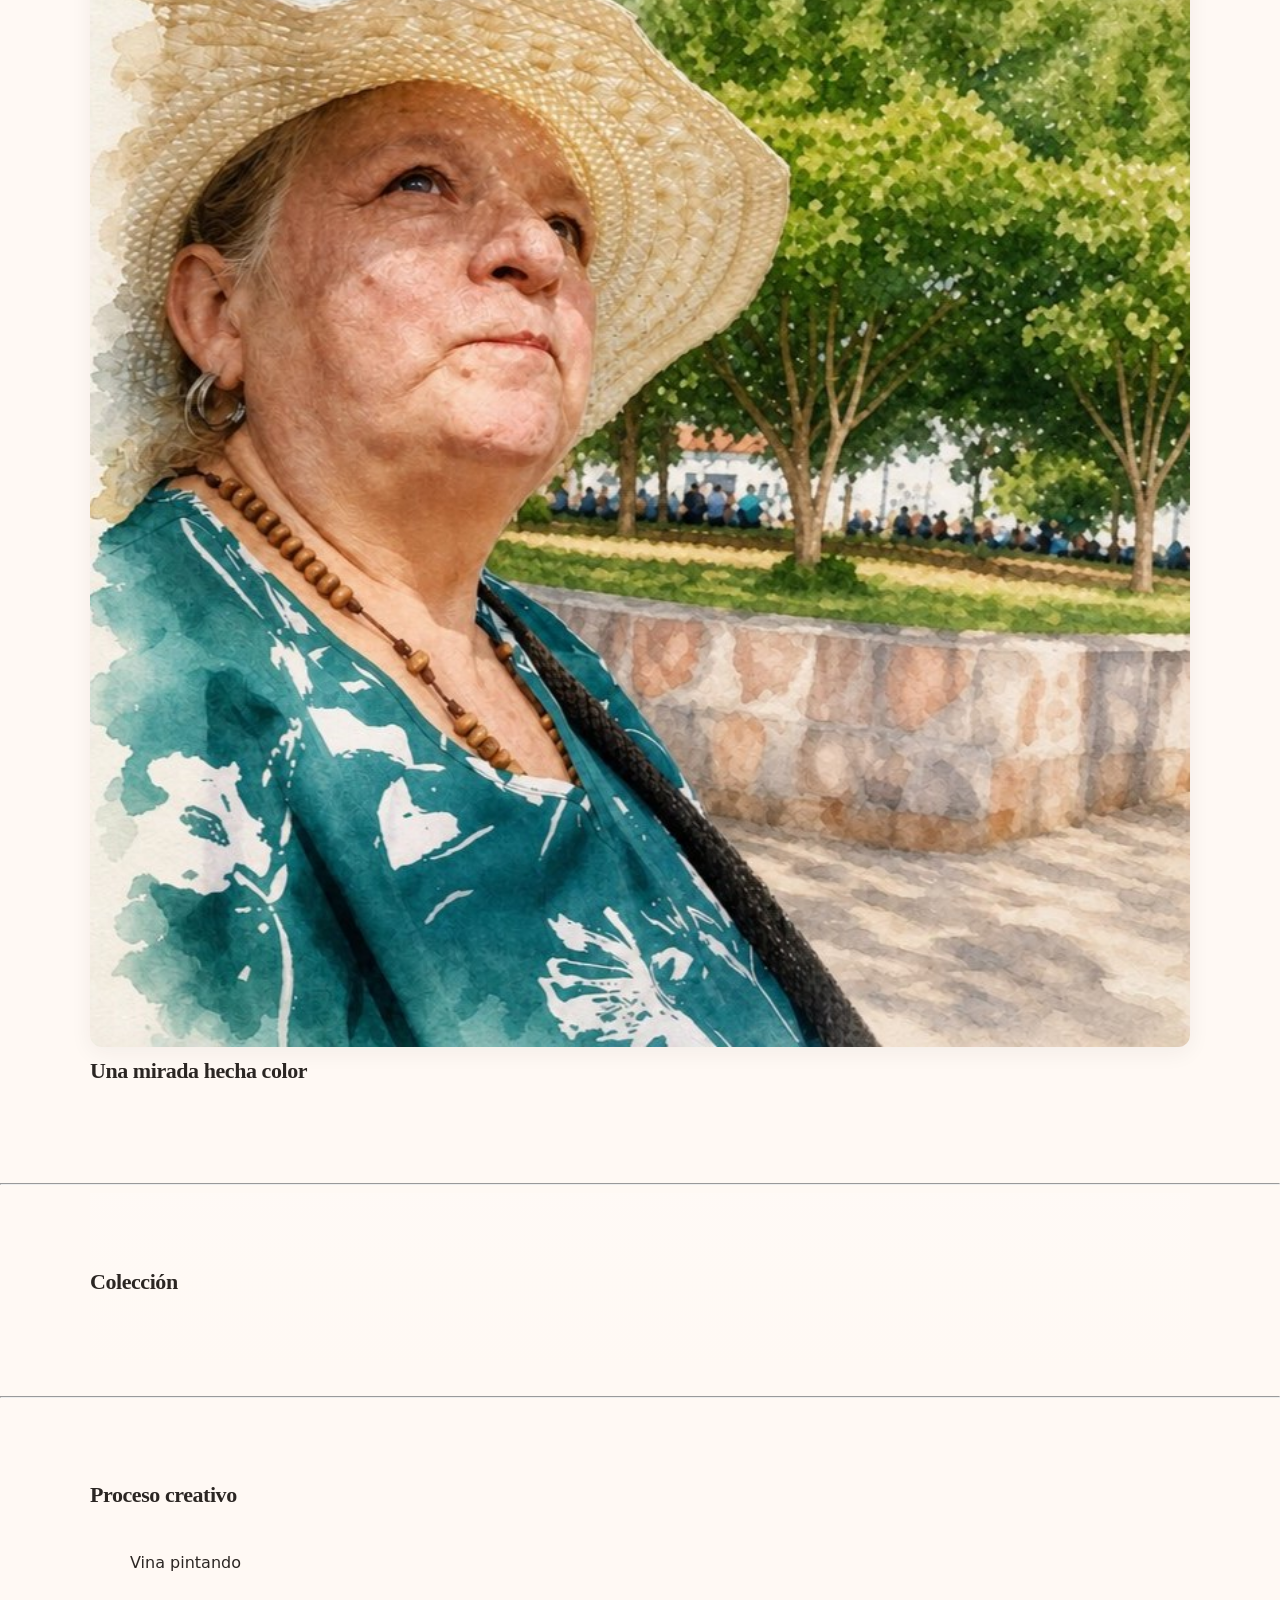
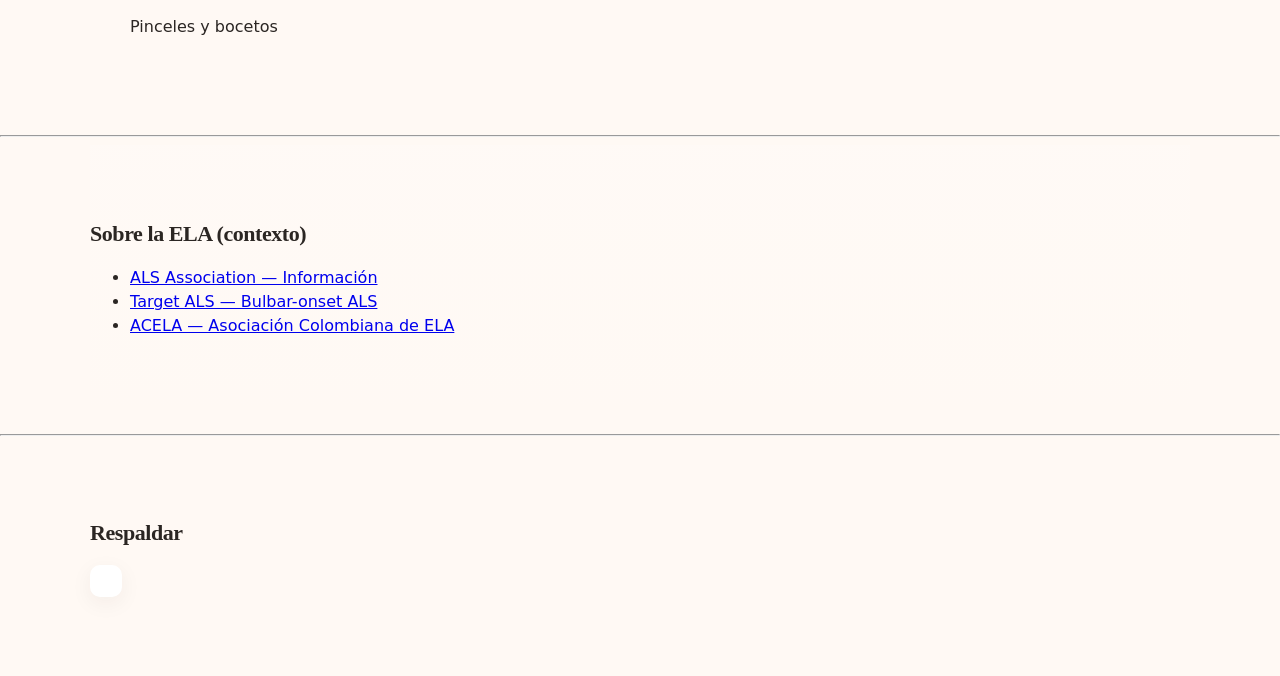
==== commit c01ba603: "Update title and meta tags in index.html" ====
--- a/index.html
+++ b/index.html
@@ -1,48 +1,31 @@
-<!DOCTYPE html>
+<!doctype html>
 <html lang="es">
 <head>
   <meta charset="utf-8" />
   <meta name="viewport" content="width=device-width,initial-scale=1" />
-  <title data-i18n="meta_title">Eduvina Parada Cáceres · Su primera obra</title>
+  <title data-i18n="meta_title">Vina Acuarela · El color como una forma de florecer</title>
   <meta name="description" data-i18n-attr="content:meta_desc" content="" />
 
-  <!-- Canonical / Open Graph / Twitter -->
   <link rel="canonical" href="https://www.vina-acuarela.com/" />
   <meta property="og:url" content="https://www.vina-acuarela.com/" />
   <meta property="og:type" content="website" />
-  <meta property="og:title" content="Eduvina Parada Cáceres · Su primera obra" />
+  <meta property="og:title" content="Vina Acuarela · El color como una forma de florecer" />
   <meta property="og:description" content="" data-i18n-attr="content:meta_desc" />
-  <!-- <meta property="og:image" content="https://www.vina-acuarela.com/images/og-image.jpg" /> -->
-
-  <meta name="twitter:card" content="summary_large_image" />
-  <meta name="twitter:url" content="https://www.vina-acuarela.com/" />
-  <meta name="twitter:title" content="Eduvina Parada Cáceres · Su primera obra" />
-  <meta name="twitter:description" content="" data-i18n-attr="content:meta_desc" />
-
-  <!-- Basic Schema -->
-  <script type="application/ld+json">
-  {
-    "@context": "https://schema.org",
-    "@type": "WebSite",
-    "url": "https://www.vina-acuarela.com/",
-    "name": "Vina Acuarela",
-    "description": ""
-  }
-  </script>
 
   <link rel="stylesheet" href="styles.css" />
 </head>
 <body>
   <header class="site-header">
     <nav class="nav container" aria-label="Navegación principal">
-      <a href="#inicio" class="nav__logo" data-i18n="site_name">Eduvina Parada Cáceres</a>
-      <ul class="nav__links">
-        <li><a href="#artista" data-i18n="nav_artista">La artista</a></li>
-        <li><a href="#coleccion" data-i18n="nav_coleccion">Colección</a></li>
-        <li><a href="#proceso" data-i18n="nav_proceso">Proceso creativo</a></li>
-        <li><a href="#ela" data-i18n="nav_ela">ELA</a></li>
-        <li><a href="#respaldar" data-i18n="nav_respaldar">Respaldar</a></li>
-        <li><a href="#contacto" data-i18n="nav_contacto">Contacto</a></li>
+      <a href="#inicio" class="nav__logo" data-i18n="site_name">Vina Acuarela</a>
+
+      <ul class="nav__links" role="menubar" aria-label="Menú principal">
+        <li role="none"><a role="menuitem" href="#artista" data-i18n="nav_artista">La artista</a></li>
+        <li role="none"><a role="menuitem" href="#coleccion" data-i18n="nav_coleccion">Colección</a></li>
+        <li role="none"><a role="menuitem" href="#proceso" data-i18n="nav_proceso">Proceso creativo</a></li>
+        <li role="none"><a role="menuitem" href="#ela" data-i18n="nav_ela">ELA</a></li>
+        <li role="none"><a role="menuitem" href="#respaldar" data-i18n="nav_respaldar">Respaldar</a></li>
+        <li role="none"><a role="menuitem" href="#contacto" data-i18n="nav_contacto">Contacto</a></li>
       </ul>
 
       <div class="nav__right">
@@ -57,147 +40,97 @@
 
   <main>
     <!-- HERO -->
-    <section class="hero" id="inicio">
-      <div class="hero__bg" style="background-image: url('images/hero.jpg');"></div>
-      <div class="hero__overlay"></div>
-      <div class="hero__content container">
-        <h1 class="hero__title" data-i18n-html="hero_title">El color como una forma de florecer</h1>
-        <p class="hero__lead" data-i18n-html="hero_lead"></p>
-        <div class="hero__actions">
-          <a href="#coleccion" class="btn btn--primary" data-i18n="hero_btn_coleccion">Ver colección</a>
-          <a href="#artista" class="btn btn--ghost" data-i18n="hero_btn_artista">Conocer a la artista</a>
+    <section class="hero" id="inicio" aria-label="Hero">
+      <div class="hero__inner container">
+        <div class="hero__media">
+          <img src="images/hero.jpg" alt="Vina pintando" loading="lazy" />
+        </div>
+        <div class="hero__text">
+          <h1 class="hero__title" data-i18n-html="hero_title">El color como una forma de florecer</h1>
+          <p class="hero__lead" data-i18n-html="hero_lead"></p>
+          <div class="hero__actions">
+            <a href="#coleccion" class="btn btn--primary" data-i18n="hero_btn_coleccion">Ver colección</a>
+            <a href="#artista" class="btn btn--ghost" data-i18n="hero_btn_artista">Conocer a la artista</a>
+          </div>
         </div>
       </div>
     </section>
 
+    <!-- SEPARATOR -->
+    <div class="separator container" aria-hidden="true"></div>
+
     <!-- LA ARTISTA -->
-    <section class="artista section" id="artista">
-      <div class="container artista__grid">
+    <section class="section container" id="artista" aria-labelledby="artista-title">
+      <div class="section__inner">
         <div class="artista__media">
-          <img src="images/artista.jpg" alt="Foto de la artista" class="artista__img" id="artist-photo" loading="lazy" />
+          <img src="images/artista.jpg" alt="Foto de la artista" class="artista__img" loading="lazy" />
         </div>
-        <div class="artista__text">
-          <h2 class="section__title" data-i18n="artista_title">Una mirada hecha color</h2>
+        <div class="artista__content">
+          <h2 id="artista-title" class="section__title" data-i18n="artista_title">Una mirada hecha color</h2>
           <p data-i18n-html="artista_p1"></p>
           <p data-i18n-html="artista_p2"></p>
         </div>
       </div>
     </section>
 
+    <hr class="section-divider" />
+
     <!-- COLECCIÓN -->
-    <section class="coleccion section section--alt" id="coleccion">
-      <div class="container">
-        <h2 class="section__title" data-i18n="coleccion_title">Colección</h2>
-        <p class="section__lead" data-i18n-html="coleccion_lead"></p>
+    <section class="section container section--gallery" id="coleccion" aria-labelledby="coleccion-title">
+      <h2 id="coleccion-title" class="section__title" data-i18n="coleccion_title">Colección</h2>
+      <p class="section__lead" data-i18n-html="coleccion_lead"></p>
 
-        <div id="catalogo-grid" class="catalogo__grid">
-          <!-- Cards will be injected from config.json by app.js -->
-        </div>
+      <div id="catalogo-grid" class="catalogo__grid" aria-live="polite">
+        <!-- app.js inyecta las tarjetas -->
+      </div>
+
+      <p id="catalogo-empty" class="catalogo__empty" hidden data-i18n="catalog_empty">No hay obras para mostrar.</p>
+    </section>
+
+    <hr class="section-divider" />
+
+    <!-- PROCESO CREATIVO -->
+    <section class="section container" id="proceso" aria-labelledby="proceso-title">
+      <h2 id="proceso-title" class="section__title" data-i18n="proceso_title">Proceso creativo</h2>
+      <p data-i18n-html="proceso_lead"></p>
+
+      <div class="proceso__grid">
+        <figure class="proceso__item">
+          <img src="images/proceso-1.jpg" alt="" loading="lazy" />
+          <figcaption data-i18n="proceso_img1">Vina pintando</figcaption>
+        </figure>
+        <figure class="proceso__item">
+          <img src="images/proceso-2.jpg" alt="" loading="lazy" />
+          <figcaption data-i18n="proceso_img2">Pinceles y bocetos</figcaption>
+        </figure>
       </div>
     </section>
 
-    <!-- PROCESO CREATIVO -->
-    <section class="proceso section" id="proceso">
-      <div class="container">
-        <h2 class="section__title" data-i18n="proceso_title">Proceso creativo</h2>
-        <p data-i18n-html="proceso_lead"></p>
-        <div class="proceso__media">
-          <img src="images/proceso-1.jpg" alt="Vina pintando" loading="lazy" />
-          <img src="images/proceso-2.jpg" alt="Pinceles y bocetos" loading="lazy" />
-        </div>
+    <hr class="section-divider" />
+
+    <!-- ELA -->
+    <section class="section container" id="ela" aria-labelledby="ela-title">
+      <h2 id="ela-title" class="section__title" data-i18n="ela_title">Sobre la ELA (contexto)</h2>
+
+      <div class="ela__content">
+        <p data-i18n-html="ela_intro"></p>
+        <p data-i18n-html="ela_bulbar"></p>
+        <p data-i18n-html="ela_sources"></p>
+
+        <ul class="ela__links">
+          <li><a href="https://www.als.org/" target="_blank" rel="noopener">ALS Association — Información</a></li>
+          <li><a href="https://targetals.org/news/what-is-bulbar-onset-als-six-things-to-know/" target="_blank" rel="noopener">Target ALS — Bulbar-onset ALS</a></li>
+          <li><a href="https://www.acelaweb.org/" target="_blank" rel="noopener">ACELA — Asociación Colombiana de ELA</a></li>
+        </ul>
       </div>
     </section>
 
-    <!-- ELA (informativa) -->
-    <section class="ela section section--alt" id="ela">
-      <div class="container">
-        <h2 class="section__title" data-i18n="ela_title">Sobre la ELA (contexto)</h2>
-
-        <div class="ela__grid">
-          <div>
-            <p data-i18n-html="ela_intro"></p>
-            <p data-i18n-html="ela_bulbar"></p>
-            <p data-i18n-html="ela_sources"></p>
-            <ul class="ela__links">
-              <li><a href="https://www.als.org/" target="_blank" rel="noopener">ALS Association — Información general</a></li>
-              <li><a href="https://www.acelaweb.org/" target="_blank" rel="noopener">ACELA — Asociación Colombiana de ELA</a></li>
-              <li><a href="https://targetals.org/news/what-is-bulbar-onset-als-six-things-to-know/" target="_blank" rel="noopener">Target ALS — Bulbar-onset ALS</a></li>
-            </ul>
-          </div>
-        </div>
-      </div>
-    </section>
+    <hr class="section-divider" />
 
     <!-- RESPALDAR -->
-    <section class="respaldar section" id="respaldar">
-      <div class="container">
-        <h2 class="section__title" data-i18n="respaldar_title">Respaldar</h2>
-        <p data-i18n-html="respaldar_lead"></p>
+    <section class="section container" id="respaldar" aria-labelledby="respaldar-title">
+      <h2 id="respaldar-title" class="section__title" data-i18n="respaldar_title">Respaldar</h2>
+      <p data-i18n-html="respaldar_lead"></p>
 
-        <div class="donaciones__grid donaciones__grid--center">
-          <div class="donacion-card">
-            <h3 class="donacion-card__title" data-i18n="breb_title">Bre‑B (Colombia)</h3>
-            <p class="donacion-card__detail" data-i18n-html="breb_num">Número: <strong>315 542 7152</strong></p>
-            <p class="donacion-card__name" data-i18n="breb_name">A nombre de Eduvina Parada</p>
-          </div>
-        </div>
-      </div>
-    </section>
-
-    <!-- CONTACTO -->
-    <section class="contacto section section--alt" id="contacto">
-      <div class="container contacto__wrap">
-        <h2 class="section__title" data-i18n="contacto_title">¿Hablamos?</h2>
-
-        <div class="contacto__links">
-          <a id="contact-mail" data-i18n-attr="href:contact_mail" class="contacto__link contacto__link--box">
-            <span class="contacto__link-label" data-i18n="contacto_email_label">Correo</span>
-            <span class="contacto__link-value" data-i18n="contact_email">vinapc2611@gmail.com</span>
-          </a>
-
-          <a id="contact-wa" class="contacto__link contacto__link--box" target="_blank" rel="noopener">
-            <span class="contacto__link-label" data-i18n="contacto_wa_label">WhatsApp</span>
-            <span class="contacto__link-value" data-i18n="contact_whatsapp_text">315 542 7152</span>
-          </a>
-
-          <button id="share-btn" class="contacto__link contacto__link--box">
-            <span class="contacto__link-label" data-i18n="contacto_share_label">Compartir</span>
-            <span class="contacto__link-value" data-i18n="contacto_share_value">Vina Acuarela</span>
-          </button>
-        </div>
-      </div>
-    </section>
-
-  </main>
-
-  <footer class="site-footer">
-    <div class="container" style="text-align:center;">
-      <p>© 2026 <span data-i18n="site_name">Eduvina Parada Cáceres</span> · <span data-i18n="footer_copy">Hecho con cariño y esperanza.</span></p>
-    </div>
-  </footer>
-
-  <!-- Modal para ver obra -->
-  <div id="obra-modal" class="modal" aria-hidden="true">
-    <div class="modal__backdrop" data-close></div>
-    <div class="modal__panel" role="dialog" aria-modal="true">
-      <button class="modal__close" data-close>&times;</button>
-      <div class="modal__content">
-        <img id="modal-img" src="" alt="" />
-        <div class="modal__info">
-          <h3 id="modal-title"></h3>
-          <p id="modal-desc"></p>
-          <ul id="modal-ficha" class="ficha"></ul>
-          <div class="modal__actions">
-            <a id="modal-collect" class="btn btn--primary" target="_blank" rel="noopener">Coleccionar</a>
-            <button class="btn btn--ghost" data-close>Cerrar</button>
-          </div>
-        </div>
-      </div>
-    </div>
-  </div>
-
-  <script src="i18n.js"></script>
-  <script src="config.json" type="application/json"></script>
-  <script src="app.js"></script>
-</body>
-</html>
+      <div class="donaciones__grid">
+        <div class="donacion-card">
--- a/styles.css
+++ b/styles.css
@@ -1,345 +1,151 @@
-/* ==== */
-/*  EDUVINA PARADA CÁCERES · LANDING SOLIDARIA                    */
-/*  Diseño mobile-first, responsive, digno y esperanzador.       */
-/*  Para cambiar la paleta, edita las variables de :root.        */
-/* ==== */
-
-:root {
-  --color-bg: #faf7f2;
-  --color-surface: #ffff;
-  --color-alt: #f1ece3;
-  --color-text: #2b2622;
-  --color-muted: #6f675e;
-  --color-primary: #b8543f;       /* Terracota (donar / acento) */
-  --color-primary-dark: #8f3d2c;
-  --color-accent: #c79a5b;        /* Dorado (comprar / obra) */
-  --color-accent-dark: #a87f43;
-  --color-dark: #2b2622;          /* Fondo oscuro */
-  --color-light: #f7f1e8;
-
-  --font-serif: 'Cormorant Garamond', Georgia, serif;
-  --font-sans: 'Inter', -apple-system, BlinkMacSystemFont, 'Segoe UI', sans-serif;
-
-  --radius: 14px;
-  --radius-sm: 8px;
-  --shadow: 0 10px 30px rgba(43, 38, 34, 0.10);
-  --shadow-sm: 0 4px 14px rgba(43, 38, 34, 0.08);
-  --max-width: 1140px;
-  --transition: 0.25s ease;
+:root{
+  --bg:#fff9f4;
+  --text:#2b2623;
+  --muted:#6b5f57;
+  --accent:#b63e2b; /* rojo tostado */
+  --accent-2:#f2c9b5; /* rosa pálido */
+  --container:1100px;
+  --radius:10px;
+  --gap:24px;
+  --shadow: 0 6px 22px rgba(43,38,35,0.06);
+  --max-width:1100px;
+  --glass: rgba(255,255,255,0.85);
 }
 
-*, *::before, *::after { box-sizing: border-box; margin: 0; padding: 0; }
-
-html { scroll-behavior: smooth; }
-
-body {
-  font-family: var(--font-sans);
-  color: var(--color-text);
-  background-color: var(--color-bg);
-  line-height: 1.65;
-  font-size: 17px;
-  -webkit-font-smoothing: antialiased;
+*{box-sizing:border-box}
+html,body{height:100%}
+body{
+  margin:0;
+  font-family: "Inter", system-ui, -apple-system, "Segoe UI", Roboto, "Helvetica Neue", Arial;
+  background:var(--bg);
+  color:var(--text);
+  -webkit-font-smoothing:antialiased;
+  -moz-osx-font-smoothing:grayscale;
+  line-height:1.5;
 }
 
-img { max-width: 100%; display: block; }
+.container{max-width:var(--container);margin:0 auto;padding:0 18px}
 
-a { color: var(--color-primary); text-decoration: none; transition: color var(--transition); }
-a:hover { color: var(--color-primary-dark); }
+/* Header */
+.site-header{background:transparent;padding:18px 0;position:sticky;top:0;z-index:50}
+.nav{display:flex;align-items:center;justify-content:space-between}
+.nav__logo{font-weight:700;color:var(--text);text-decoration:none}
+.nav__links{display:flex;gap:18px;list-style:none;padding:0;margin:0}
+.nav__links a{color:var(--muted);text-decoration:none;padding:10px;border-radius:8px}
+.nav__links a:hover{background:var(--accent-2);color:var(--text)}
 
-/* ---- LAYOUT ---- */
-.container { width: 100%; max-width: var(--max-width); margin: 0 auto; padding: 0 20px; }
-.section { padding: 64px 0; }
-.section--alt { background-color: var(--color-alt); }
+/* Lang */
+.lang-switch__btn{background:transparent;border:1px solid transparent;padding:6px 8px;border-radius:6px;cursor:pointer}
+.lang-switch__btn:hover{background:var(--accent-2)}
 
-.section__head { max-width: 720px; margin: 0 auto 44px; text-align: center; }
-.section__title {
-  font-family: var(--font-serif);
-  font-size: clamp(1.9rem, 5vw, 2.8rem);
-  font-weight: 700; line-height: 1.15; color: var(--color-text);
-}
-.section__title--left { text-align: left; }
-.section__title--light { color: var(--color-light); }
-.section__lead { margin-top: 16px; color: var(--color-muted); font-size: 1.05rem; }
-.section__lead--light { color: rgba(247, 241, 232, 0.85); }
+/* Hero */
+.hero{position:relative;min-height:56vh;display:flex;align-items:center}
+.hero__bg{position:absolute;inset:0;background-size:cover;background-position:center;filter:grayscale(0.05) saturate(1.05);transform:scale(1.03)}
+.hero__overlay{position:absolute;inset:0;background:linear-gradient(180deg, rgba(255,255,255,0.2), rgba(255,255,255,0.6))}
+.hero__content{position:relative;padding:64px 0;display:flex;flex-direction:column;gap:16px}
+.hero__title{font-size:clamp(28px,4vw,44px);margin:0}
+.hero__lead{max-width:720px;color:var(--muted)}
+.hero__actions{display:flex;gap:12px;margin-top:8px}
+.btn{display:inline-block;padding:10px 16px;border-radius:8px;text-decoration:none;color:var(--text);border:1px solid transparent;cursor:pointer}
+.btn--primary{background:var(--accent);color:#fff}
+.btn--ghost{background:transparent;border:1px solid rgba(0,0,0,0.06)}
 
-.eyebrow {
-  display: inline-block; font-size: 0.8rem; font-weight: 700;
-  letter-spacing: 0.15em; text-transform: uppercase;
-  color: var(--color-primary); margin-bottom: 10px;
-}
-.eyebrow--light { color: var(--color-accent); }
+/* Sections */
+.section{padding:56px 0}
+.section--alt{background:linear-gradient(180deg,#fff,#fff9f7)}
+.section__title{font-size:20px;margin:0 0 12px}
+.section__lead{color:var(--muted);max-width:70ch}
 
-/* ---- BOTONES ---- */
-.btn {
-  display: inline-flex; align-items: center; justify-content: center; gap: 8px;
-  font-family: var(--font-sans); font-weight: 600; font-size: 1rem;
-  padding: 13px 26px; border-radius: 50px; border: 2px solid transparent;
-  cursor: pointer; transition: all var(--transition); text-align: center;
-}
-.btn--primary { background-color: var(--color-primary); color: #fff; box-shadow: var(--shadow-sm); }
-.btn--primary:hover { background-color: var(--color-primary-dark); color: #fff; transform: translateY(-2px); }
-.btn--accent { background-color: var(--color-accent); color: #2b2622; box-shadow: var(--shadow-sm); }
-.btn--accent:hover { background-color: var(--color-accent-dark); color: #2b2622; transform: translateY(-2px); }
-.btn--dark { background-color: var(--color-dark); color: #fff; }
-.btn--dark:hover { background-color: #000; color: #fff; transform: translateY(-2px); }
-.btn--light { background-color: #fff; color: var(--color-primary-dark); }
-.btn--light:hover { background-color: #f1ece3; color: var(--color-primary-dark); }
-.btn--ghost { background-color: transparent; color: #fff; border-color: rgba(255,255,255,0.7); }
-.btn--ghost:hover { background-color: #fff; color: var(--color-text); }
-.btn--lg { padding: 16px 30px; font-size: 1.05rem; }
-.btn--sm { padding: 9px 18px; font-size: 0.9rem; }
-.btn--block { width: 100%; }
+/* Artista grid */
+.artista__grid{display:grid;grid-template-columns:360px 1fr;gap:32px;align-items:center}
+.artista__img{width:100%;border-radius:12px;box-shadow:var(--shadow);object-fit:cover}
 
-/* ---- HEADER / NAV ---- */
-.site-header {
-  position: sticky; top: 0; z-index: 100;
-  background-color: rgba(250, 247, 242, 0.92);
-  backdrop-filter: blur(8px);
-  border-bottom: 1px solid rgba(43, 38, 34, 0.07);
-}
-.nav { display: flex; align-items: center; justify-content: space-between; gap: 16px; padding: 12px 0; flex-wrap: wrap; }
-.nav__logo { font-family: var(--font-serif); font-size: 1.25rem; font-weight: 700; color: var(--color-text); }
-.nav__links { list-style: none; display: flex; align-items: center; gap: 20px; }
-.nav__links a { color: var(--color-text); font-weight: 500; font-size: 0.95rem; }
-.nav__links a:hover { color: var(--color-primary); }
-.nav__right { display: flex; align-items: center; gap: 14px; }
-.nav__cta { background-color: var(--color-primary); color: #fff !important; padding: 9px 18px; border-radius: 50px; font-weight: 600; }
-.nav__cta:hover { background-color: var(--color-primary-dark); }
+/* Catalogo */
+.catalogo__grid{display:grid;grid-template-columns:repeat(auto-fit,minmax(240px,1fr));gap:20px;margin-top:18px}
+.card{background:var(--glass);padding:16px;border-radius:12px;box-shadow:var(--shadow);display:flex;flex-direction:column}
+.card__img{width:100%;height:200px;object-fit:cover;border-radius:8px}
+.card__meta{margin-top:10px;display:flex;justify-content:space-between;align-items:center}
+.card h4{margin:6px 0 0}
+.card p{margin:6px 0;color:var(--muted)}
 
-/* ---- SELECTOR DE IDIOMA ---- */
-.lang-switch { display: inline-flex; border: 1px solid rgba(43,38,34,0.18); border-radius: 50px; overflow: hidden; }
-.lang-switch__btn {
-  background: transparent; border: none; cursor: pointer;
-  font-family: var(--font-sans); font-weight: 600; font-size: 0.8rem;
-  padding: 6px 11px; color: var(--color-muted); transition: all var(--transition);
-}
-.lang-switch__btn:hover { color: var(--color-primary); }
-.lang-switch__btn.is-active { background-color: var(--color-primary); color: #fff; }
+/* Proceso */
+.proceso__media{display:flex;gap:12px;margin-top:18px}
+.proceso__media img{width:50%;border-radius:8px;object-fit:cover}
 
-@media (max-width: 720px) {
-  .nav__links { display: none; }
+/* Donaciones */
+.donacion-card{background:#fff;padding:16px;border-radius:10px;display:inline-block;box-shadow:var(--shadow)}
+
+/* Contacto */
+.contacto__links{display:flex;gap:12px;flex-wrap:wrap;justify-content:center;margin-top:18px}
+.contacto__link{display:inline-flex;flex-direction:column;align-items:center;padding:12px 18px;border-radius:10px;background:var(--glass);min-width:160px;text-decoration:none;color:var(--text);border:1px solid rgba(0,0,0,0.04)}
+
+/* Footer */
+.site-footer{padding:28px 0;color:var(--muted)}
+
+/* Modal */
+.modal{display:none;position:fixed;inset:0;z-index:1000;align-items:center;justify-content:center}
+.modal[aria-hidden="false"]{display:flex}
+.modal__backdrop{position:absolute;inset:0;background:rgba(0,0,0,0.45)}
+.modal__panel{position:relative;z-index:10;max-width:980px;width:95%;background:#fff;border-radius:10px;overflow:hidden;box-shadow:0 20px 60px rgba(0,0,0,0.4)}
+.modal__content{display:flex;gap:18px}
+.modal__content img{width:50%;height:auto;object-fit:contain;background:#f6f6f6}
+.modal__info{padding:20px}
+.modal__close{position:absolute;right:10px;top:8px;background:transparent;border:0;font-size:26px;cursor:pointer}
+
+/* Responsive */
+@media (max-width:880px){
+  .artista__grid{grid-template-columns:1fr;gap:18px}
+  .modal__content{flex-direction:column}
+  .modal__content img{width:100%}
+  .proceso__media img{width:100%}
 }
 
-/* ---- HERO ---- */
-.hero { position: relative; min-height: 88vh; display: flex; align-items: center; overflow: hidden; }
-.hero__bg { position: absolute; inset: 0; background-size: cover; background-position: center; background-color: #3a322c; }
-.hero__overlay {
-  position: absolute; inset: 0;
-  background: linear-gradient(to right, rgba(20,16,13,0.85) 0%, rgba(20,16,13,0.6) 55%, rgba(20,16,13,0.35) 100%);
-}
-.hero__content { position: relative; z-index: 2; color: #fff; padding: 70px 0; max-width: 760px; }
-.hero__kicker {
-  display: inline-block; font-size: 0.85rem; font-weight: 600; letter-spacing: 0.08em;
-  text-transform: uppercase; color: var(--color-accent);
-  border: 1px solid rgba(199,154,91,0.5); border-radius: 50px; padding: 6px 16px; margin-bottom: 22px;
-}
-.hero__title { font-family: var(--font-serif); font-size: clamp(2.4rem, 7vw, 4.2rem); font-weight: 700; line-height: 1.08; margin-bottom: 20px; }
-.hero__subtitle { font-size: clamp(1.05rem, 2.5vw, 1.3rem); color: rgba(255,255,255,0.92); max-width: 600px; margin-bottom: 30px; }
-.hero__actions { display: flex; flex-wrap: wrap; gap: 12px; }
+/* --- Ajustes para estética de galería / separación de secciones --- */
 
-/* ---- HISTORIA ---- */
-.historia__grid { display: grid; grid-template-columns: 1fr; gap: 40px; align-items: center; }
-.historia__img { width: 100%; border-radius: var(--radius); box-shadow: var(--shadow); object-fit: cover; aspect-ratio: 4/5; background-color: var(--color-alt); }
-.historia__text p { margin-top: 16px; color: var(--color-muted); }
-@media (min-width: 860px) {
-  .historia__grid { grid-template-columns: 0.85fr 1.15fr; gap: 56px; }
+/* Secciones con bandas sutiles y separadores */
+.section { padding: 72px 0; }
+.section + .section { border-top: 1px solid rgba(43,38,35,0.04); }
+
+/* Bandas alternas más definidas */
+.section:nth-of-type(odd) { background: linear-gradient(180deg, rgba(255,250,247,0.6), transparent); }
+
+/* Títulos con estilo galería */
+.section__title {
+  font-family: "Georgia", "Times New Roman", serif;
+  font-weight: 600;
+  letter-spacing: -0.02em;
+  font-size: 22px;
+  color: var(--text);
+  margin-bottom: 14px;
 }
 
-/* ---- LA OBRA ---- */
-.obra-card {
-  display: grid; grid-template-columns: 1fr; gap: 0;
-  background-color: var(--color-surface); border-radius: var(--radius);
-  overflow: hidden; box-shadow: var(--shadow); max-width: 920px; margin: 0 auto;
+/* Más espacio para hero y mayor contraste */
+.hero__content { padding: 80px 0; }
+.hero__overlay { background: linear-gradient(180deg, rgba(255,255,255,0.05), rgba(255,255,255,0.85)); }
+
+/* Galería: imágenes más grandes, cards respirando */
+.catalogo__grid { grid-template-columns: repeat(auto-fit, minmax(280px,1fr)); gap: 28px; }
+.card { padding: 18px; border-radius: 14px; background: #fff; }
+.card__img { height: 260px; border-radius: 10px; box-shadow: 0 10px 30px rgba(43,38,35,0.06); }
+
+/* Estado y precio en línea propia, tipografía elegante */
+.card__meta { flex-direction: column; align-items: flex-start; gap: 10px; margin-top: 12px; }
+.card__meta small { font-style: italic; color: var(--muted); }
+
+/* Modal: imagen a la izquierda, info a la derecha, mejor lectura */
+.modal__content { display:flex; gap:28px; align-items:flex-start; padding:24px; }
+.modal__content img { width:48%; height:auto; border-radius:10px; }
+.modal__info { width:52%; }
+
+/* Acciones: destacar Collect */
+.modal__actions .btn--primary { background:var(--accent); padding:12px 18px; font-weight:600; }
+
+/* Separadores visuales dentro de secciones */
+.section .container { border-left: 1px solid transparent; border-right: 1px solid transparent; padding-left:18px; padding-right:18px; }
+
+/* Mobile: mantener lectura y jerarquía */
+@media (max-width:880px){
+  .card__img { height:200px; }
+  .modal__content{flex-direction:column}
+  .modal__content img{width:100%}
 }
-.obra-card__media { background-color: var(--color-alt); }
-.obra-card__img { width: 100%; height: 100%; object-fit: cover; aspect-ratio: 1/1; }
-.obra-card__body { padding: 30px; display: flex; flex-direction: column; }
-.obra-card__title { font-family: var(--font-serif); font-size: 1.9rem; font-weight: 700; margin-bottom: 16px; }
-.ficha { margin-bottom: 22px; }
-.ficha__row { display: flex; justify-content: space-between; gap: 16px; padding: 9px 0; border-bottom: 1px solid rgba(43,38,34,0.08); }
-.ficha__row dt { color: var(--color-muted); font-size: 0.92rem; }
-.ficha__row dd { font-weight: 600; text-align: right; }
-.ficha__badge { background-color: #e7f3e8; color: #2f7d4f; font-size: 0.8rem; font-weight: 600; padding: 3px 12px; border-radius: 50px; }
-.obra-card__price-wrap { display: flex; flex-direction: column; margin-bottom: 18px; }
-.obra-card__price-label { font-size: 0.85rem; color: var(--color-muted); }
-.obra-card__price { font-family: var(--font-serif); font-size: 2rem; font-weight: 700; color: var(--color-primary); }
-.obra-card__note { margin-top: 14px; font-size: 0.9rem; color: var(--color-muted); text-align: center; }
-@media (min-width: 760px) {
-  .obra-card { grid-template-columns: 1fr 1fr; }
-}
-
-/* ---- CÓMO AYUDAR ---- */
-.ayudar__grid { display: grid; grid-template-columns: 1fr; gap: 24px; }
-.ayuda-card {
-  background-color: var(--color-surface); border-radius: var(--radius); padding: 32px 24px;
-  text-align: center; box-shadow: var(--shadow-sm); display: flex; flex-direction: column; align-items: center;
-  border-top: 4px solid var(--color-primary);
-}
-.ayuda-card--featured { border-top-color: var(--color-accent); transform: scale(1.03); }
-.ayuda-card__icon { font-size: 2.4rem; margin-bottom: 12px; }
-.ayuda-card__title { font-family: var(--font-serif); font-size: 1.5rem; font-weight: 700; margin-bottom: 10px; }
-.ayuda-card p { color: var(--color-muted); margin-bottom: 20px; flex: 1; }
-@media (min-width: 760px) {
-  .ayudar__grid { grid-template-columns: repeat(3, 1fr); align-items: stretch; }
-}
-
-/* ---- MEDIOS DE DONACIÓN / CTA OSCURO ---- */
-.section--cta { background-color: var(--color-dark); background-image: radial-gradient(circle at 80% 0%, rgba(184,84,63,0.35), transparent 55%); }
-.donaciones__grid { display: grid; grid-template-columns: 1fr; gap: 22px; }
-.donacion-card {
-  background-color: rgba(255,255,255,0.06); border: 1px solid rgba(255,255,255,0.12);
-  border-radius: var(--radius); padding: 26px 22px; text-align: center; color: var(--color-light);
-}
-.donacion-card--highlight { background-color: var(--color-primary); border-color: var(--color-primary); }
-.donacion-card__icon { font-size: 2.2rem; display: block; margin-bottom: 12px; }
-.donacion-card__title { font-size: 1.25rem; font-weight: 600; margin-bottom: 10px; }
-.donacion-card__detail { font-size: 0.98rem; color: rgba(247,241,232,0.9); margin-bottom: 4px; }
-.donacion-card__name { font-size: 0.85rem; color: rgba(247,241,232,0.6); margin-top: 6px; margin-bottom: 14px; }
-.donacion-card--highlight .donacion-card__detail, .donacion-card--highlight .donacion-card__name { color: rgba(255,255,255,0.95); }
-@media (min-width: 600px) { .donaciones__grid { grid-template-columns: repeat(2, 1fr); } }
-@media (min-width: 980px) { .donaciones__grid { grid-template-columns: repeat(4, 1fr); } }
-
-/* ---- FONDOS ---- */
-.fondos__grid { display: grid; grid-template-columns: 1fr; gap: 22px; }
-.fondo-card { background-color: var(--color-surface); border-radius: var(--radius); padding: 28px 22px; text-align: center; box-shadow: var(--shadow-sm); border-top: 4px solid var(--color-accent); }
-.fondo-card__icon { font-size: 2.4rem; display: block; margin-bottom: 12px; }
-.fondo-card__title { font-size: 1.15rem; font-weight: 600; margin-bottom: 8px; }
-.fondo-card p { font-size: 0.95rem; color: var(--color-muted); }
-@media (min-width: 600px) { .fondos__grid { grid-template-columns: repeat(2, 1fr); } }
-@media (min-width: 980px) { .fondos__grid { grid-template-columns: repeat(4, 1fr); } }
-
-/* ---- ESTO RECIÉN EMPIEZA ---- */
-.futuro__inner { max-width: 720px; margin: 0 auto; text-align: center; }
-.futuro__text { margin-top: 16px; color: var(--color-muted); font-size: 1.05rem; }
-.futuro__inner .btn { margin-top: 28px; }
-
-/* ---- EVENTO ---- */
-.evento-info {
-  display: grid; grid-template-columns: repeat(2, 1fr); gap: 16px;
-  background-color: var(--color-surface); border-radius: var(--radius);
-  padding: 26px; box-shadow: var(--shadow-sm); max-width: 860px; margin: 0 auto;
-}
-.evento-info__item { display: flex; flex-direction: column; gap: 4px; }
-.evento-info__label { font-size: 0.85rem; font-weight: 600; color: var(--color-primary); }
-.evento-info__value { font-weight: 500; }
-@media (min-width: 760px) { .evento-info { grid-template-columns: repeat(4, 1fr); } }
-
-/* ---- FAQ ---- */
-.faq__inner { max-width: 760px; margin: 0 auto; }
-.faq-item {
-  background-color: var(--color-surface); border-radius: var(--radius-sm);
-  box-shadow: var(--shadow-sm); margin-bottom: 14px; padding: 4px 22px; overflow: hidden;
-}
-.faq-item summary {
-  list-style: none; cursor: pointer; font-weight: 600; font-size: 1.08rem;
-  padding: 16px 0; display: flex; justify-content: space-between; align-items: center; gap: 12px;
-}
-.faq-item summary::-webkit-details-marker { display: none; }
-.faq-item summary::after { content: "+"; font-size: 1.5rem; color: var(--color-primary); transition: transform var(--transition); }
-.faq-item[open] summary::after { transform: rotate(45deg); }
-.faq-item p { padding: 0 0 18px; color: var(--color-muted); }
-
-/* ---- CONTACTO ---- */
-.contacto__inner { max-width: 820px; margin: 0 auto; text-align: center; }
-.contacto__links { display: grid; grid-template-columns: 1fr; gap: 16px; margin-top: 30px; }
-.contacto__link {
-  background-color: rgba(255,255,255,0.06); border: 1px solid rgba(255,255,255,0.14);
-  border-radius: var(--radius); padding: 20px; display: flex; flex-direction: column; gap: 4px; color: var(--color-light);
-}
-.contacto__link:hover { background-color: rgba(255,255,255,0.12); color: #fff; transform: translateY(-2px); }
-.contacto__link-label { font-size: 0.8rem; text-transform: uppercase; letter-spacing: 0.1em; color: var(--color-accent); }
-.contacto__link-value { font-weight: 600; font-size: 1.05rem; }
-@media (min-width: 680px) { .contacto__links { grid-template-columns: repeat(3, 1fr); } }
-
-/* ---- FOOTER ---- */
-.site-footer { background-color: #1f1b18; color: rgba(247,241,232,0.8); padding: 40px 0; text-align: center; }
-.site-footer__brand { font-family: var(--font-serif); font-size: 1.4rem; color: var(--color-light); margin-bottom: 6px; }
-.site-footer__tagline { font-size: 0.95rem; color: var(--color-accent); margin-bottom: 14px; }
-.site-footer__copy { font-size: 0.85rem; color: rgba(247,241,232,0.5); }
-
-/* ==== */
-/*  CATÁLOGO DE OBRAS · estilo galería / museo                    */
-/*  Mucho espacio en blanco, imágenes protagonistas, hover sutil  */
-/* ==== */
-.catalogo__grid {
-  display: grid;
-  grid-template-columns: 1fr;
-  gap: 40px 32px;
-  margin-top: 8px;
-}
-@media (min-width: 600px) { .catalogo__grid { grid-template-columns: repeat(2, 1fr); } }
-@media (min-width: 980px) { .catalogo__grid { grid-template-columns: repeat(3, 1fr); gap: 56px 40px; } }
-
-.cat-card { display: flex; flex-direction: column; }
-
-/* Imagen: marco limpio, relación cuadrada, zoom suave al pasar el cursor */
-.cat-card__media {
-  position: relative; display: block; width: 100%; padding: 0; border: none;
-  background: var(--color-surface); cursor: zoom-in; overflow: hidden;
-  border-radius: var(--radius-sm); box-shadow: var(--shadow-sm);
-  aspect-ratio: 1 / 1;
-}
-.cat-card__img {
-  width: 100%; height: 100%; object-fit: cover; display: block;
-  transition: transform 0.6s ease;
-}
-.cat-card__media:hover .cat-card__img,
-.cat-card__media:focus-visible .cat-card__img { transform: scale(1.05); }
-.cat-card__zoom {
-  position: absolute; bottom: 12px; right: 12px;
-  background: rgba(43,38,34,0.78); color: #fff; font-size: 0.78rem; font-weight: 600;
-  padding: 6px 12px; border-radius: 50px; opacity: 0; transform: translateY(6px);
-  transition: all var(--transition);
-}
-.cat-card__media:hover .cat-card__zoom,
-.cat-card__media:focus-visible .cat-card__zoom { opacity: 1; transform: translateY(0); }
-
-.cat-card__body { padding: 18px 2px 0; }
-.cat-card__head { display: flex; align-items: baseline; justify-content: space-between; gap: 10px; }
-.cat-card__title {
-  font-family: var(--font-serif); font-size: 1.45rem; font-weight: 600;
-  line-height: 1.2; color: var(--color-text);
-}
-.cat-card__badge {
-  flex-shrink: 0; font-size: 0.7rem; font-weight: 700; letter-spacing: 0.08em; text-transform: uppercase;
-  color: var(--color-accent-dark); border: 1px solid var(--color-accent); border-radius: 50px; padding: 3px 10px;
-  white-space: nowrap;
-}
-.cat-card__meta { margin-top: 6px; color: var(--color-muted); font-size: 0.9rem; font-style: italic; }
-.cat-card__price { margin-top: 6px; font-weight: 700; color: var(--color-primary); font-size: 1.05rem; }
-.cat-card__actions { margin-top: 14px; display: flex; gap: 10px; flex-wrap: wrap; }
-
-.btn--ghost-dark { background: transparent; color: var(--color-text); border-color: rgba(43,38,34,0.25); }
-.btn--ghost-dark:hover { background: var(--color-text); color: #fff; }
-
-/* ---- LIGHTBOX (ventana ampliada) ---- */
-.cat-lightbox {
-  border: none; border-radius: var(--radius); padding: 0; max-width: 920px; width: 92vw;
-  box-shadow: 0 30px 80px rgba(0,0,0,0.4); background: var(--color-surface); color: var(--color-text);
-}
-.cat-lightbox::backdrop { background: rgba(20,16,14,0.72); backdrop-filter: blur(3px); }
-.lb__close {
-  position: absolute; top: 10px; right: 14px; z-index: 2; border: none; background: rgba(0,0,0,0.45);
-  color: #fff; width: 38px; height: 38px; border-radius: 50%; font-size: 1.5rem; line-height: 1; cursor: pointer;
-}
-.lb__close:hover { background: rgba(0,0,0,0.75); }
-.lb__inner { display: grid; grid-template-columns: 1fr; }
-.lb__media { background: var(--color-alt); }
-.lb__img { width: 100%; height: 100%; max-height: 56vh; object-fit: contain; }
-.lb__body { padding: 28px; }
-.lb__title { font-family: var(--font-serif); font-size: 2rem; font-weight: 700; line-height: 1.15; }
-.lb__desc { margin-top: 12px; color: var(--color-muted); }
-.lb__ficha { margin: 18px 0 24px; display: grid; gap: 8px; }
-.lb__ficha div { display: flex; justify-content: space-between; gap: 12px; border-bottom: 1px solid var(--color-alt); padding-bottom: 6px; }
-.lb__ficha dt { font-size: 0.85rem; text-transform: uppercase; letter-spacing: 0.06em; color: var(--color-muted); }
-.lb__ficha dd { font-weight: 600; text-align: right; }
-@media (min-width: 760px) {
-  .lb__inner { grid-template-columns: 1.1fr 1fr; }
-  .lb__img { max-height: 80vh; }
-}
-
-/* ---- ACCESIBILIDAD ---- */
-@media (prefers-reduced-motion: reduce) {
-  html { scroll-behavior: auto; }
-  * { transition: none !important; }
-}
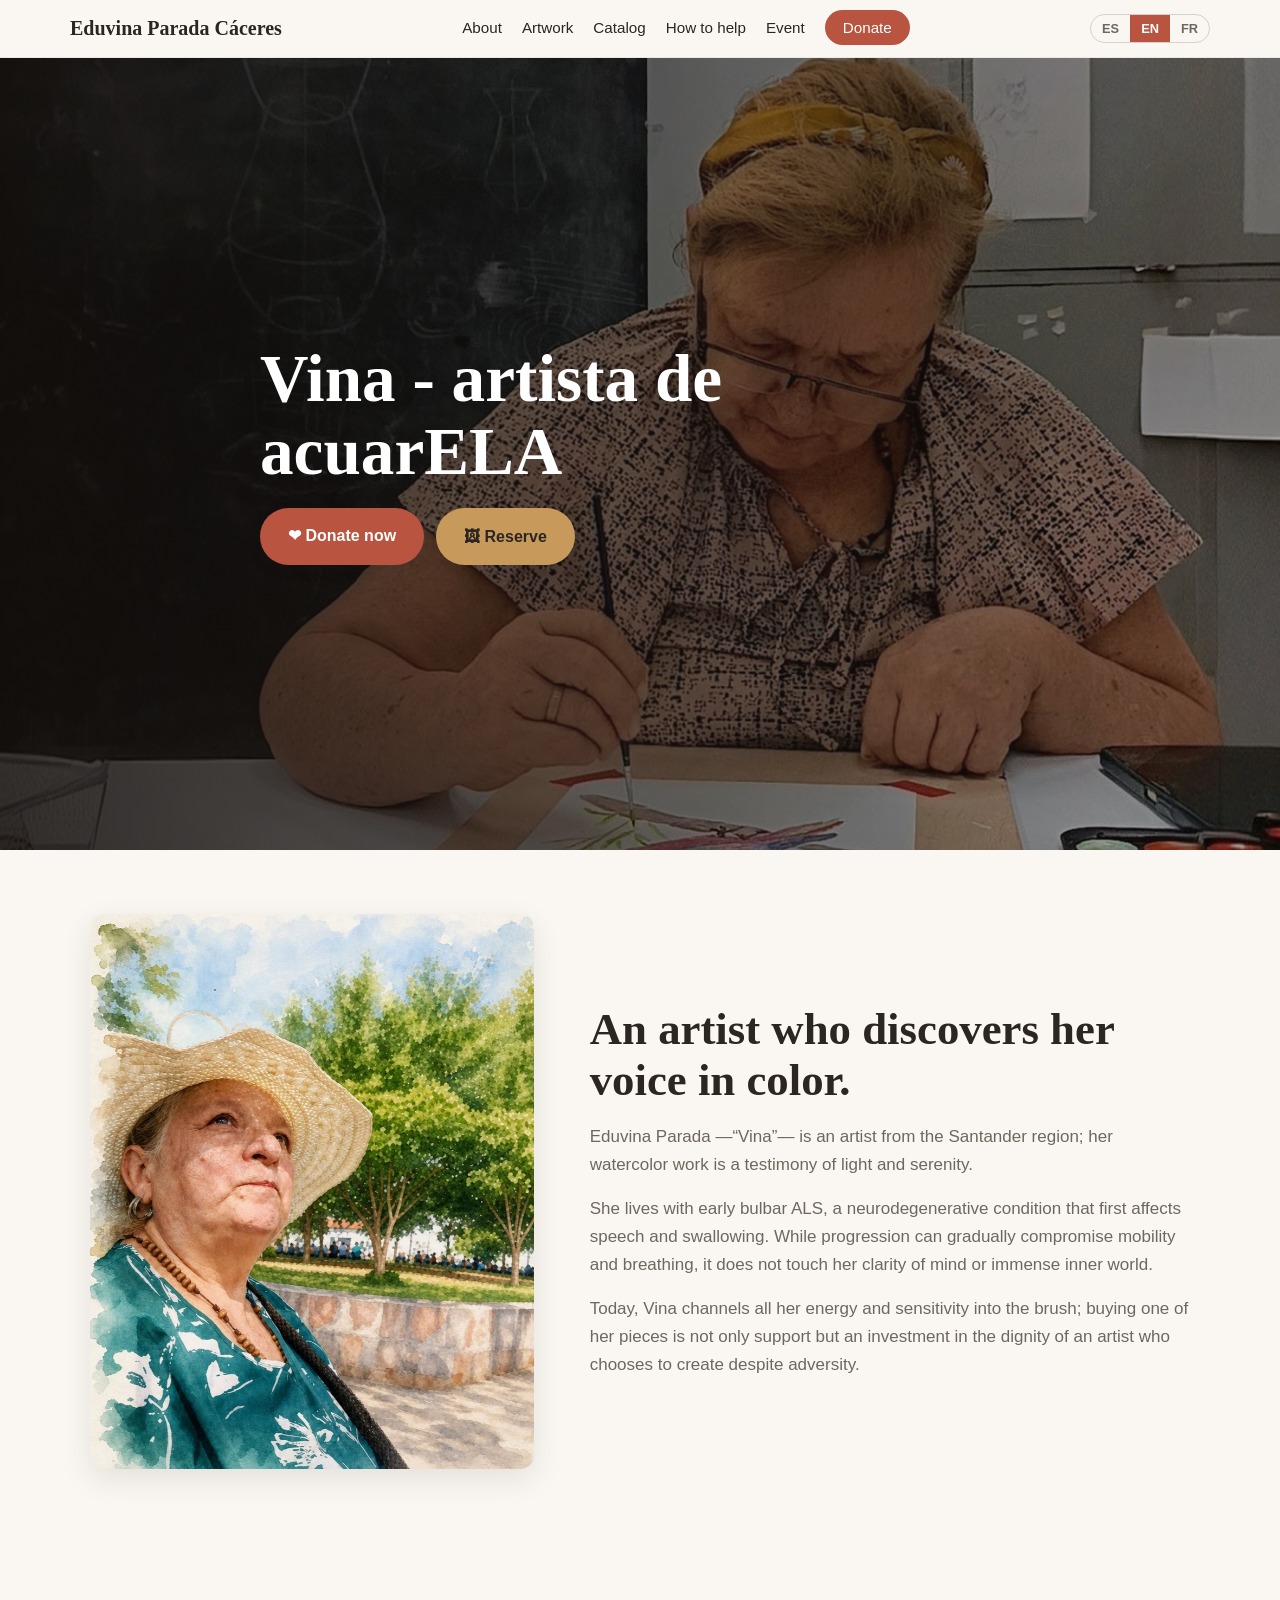
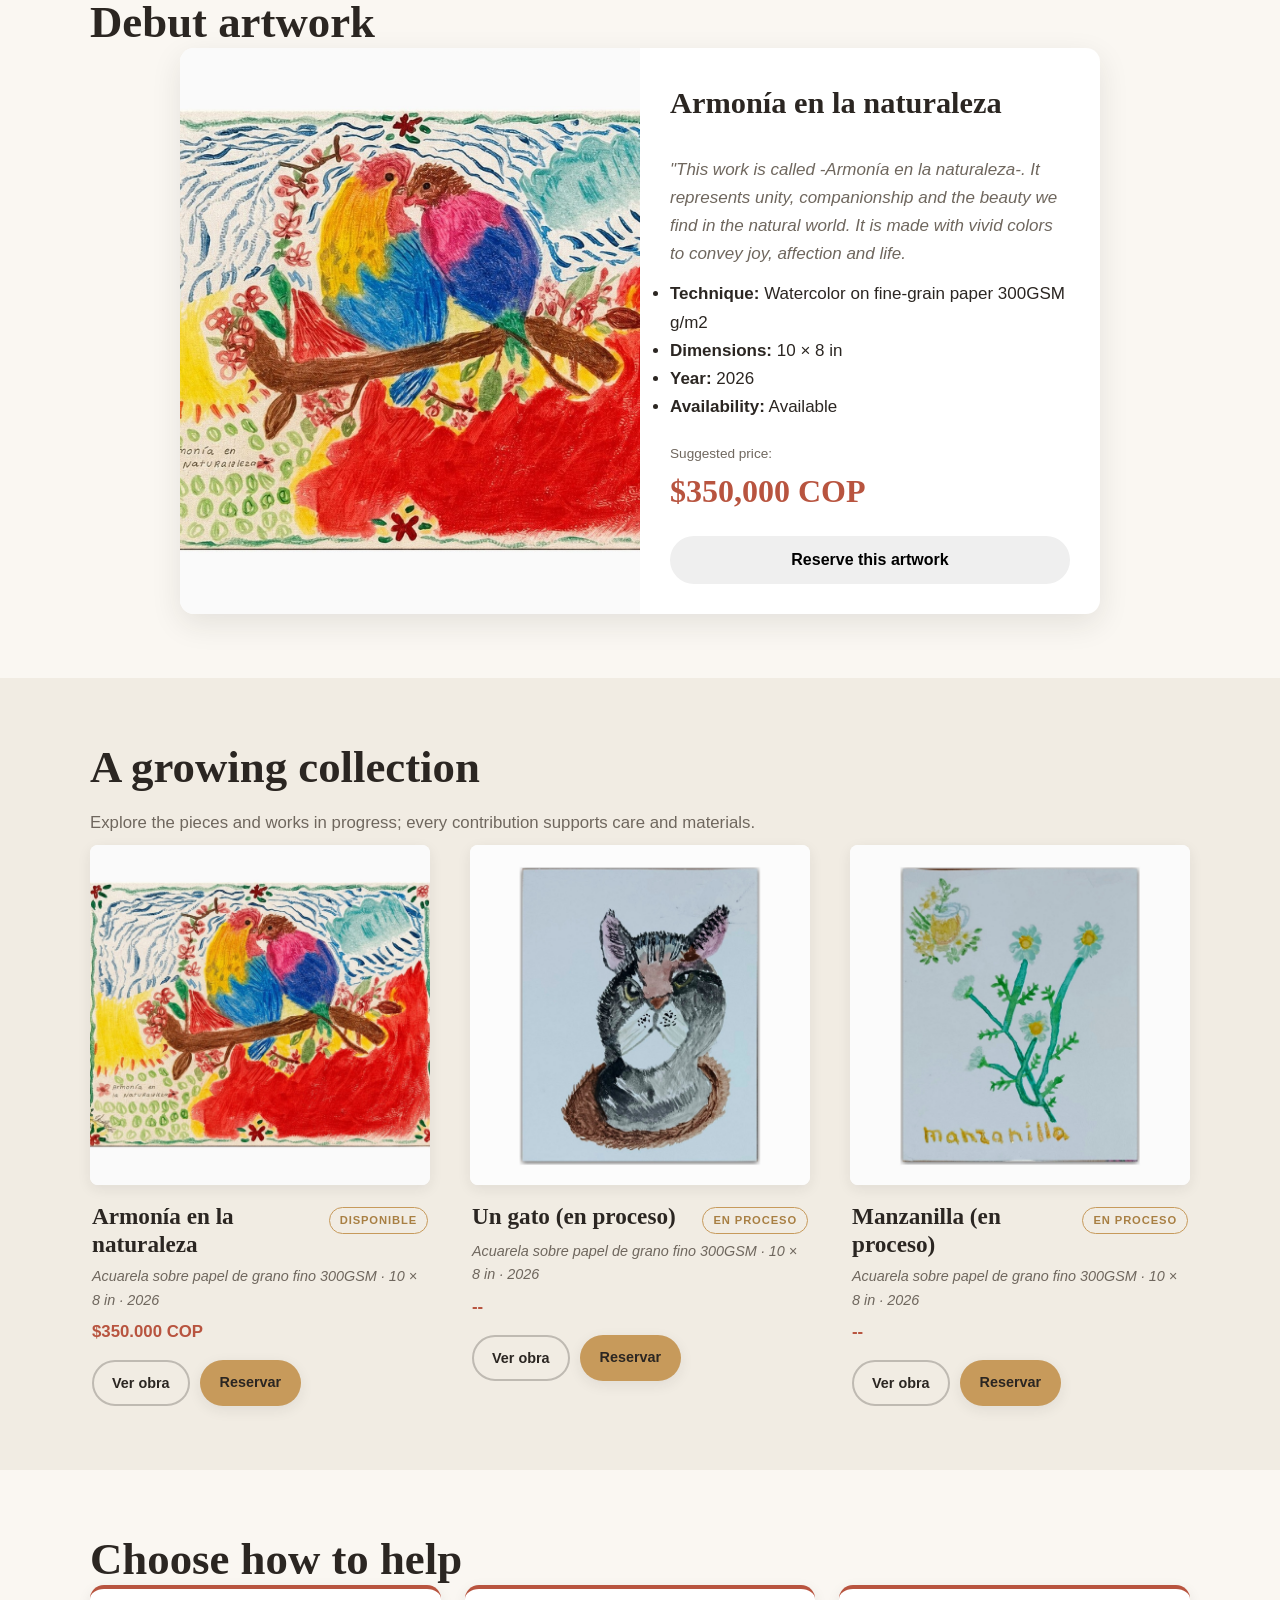
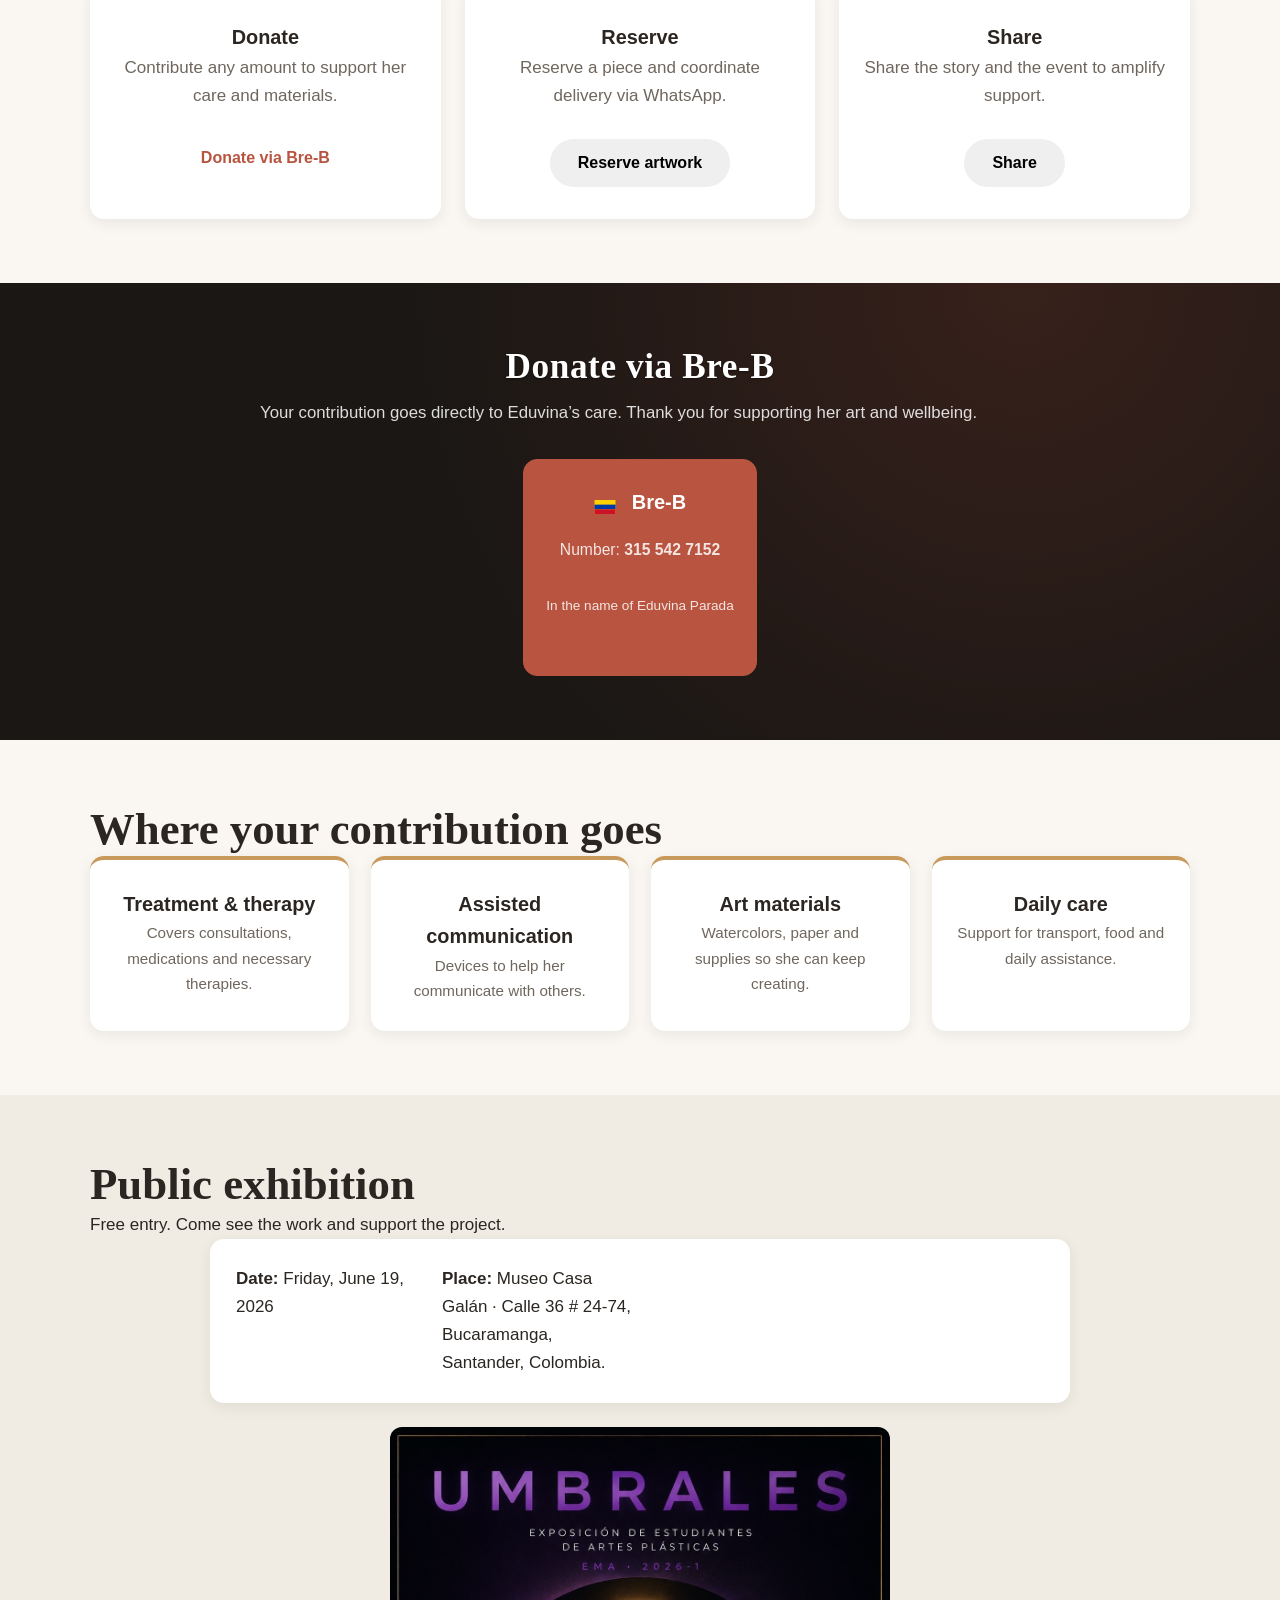
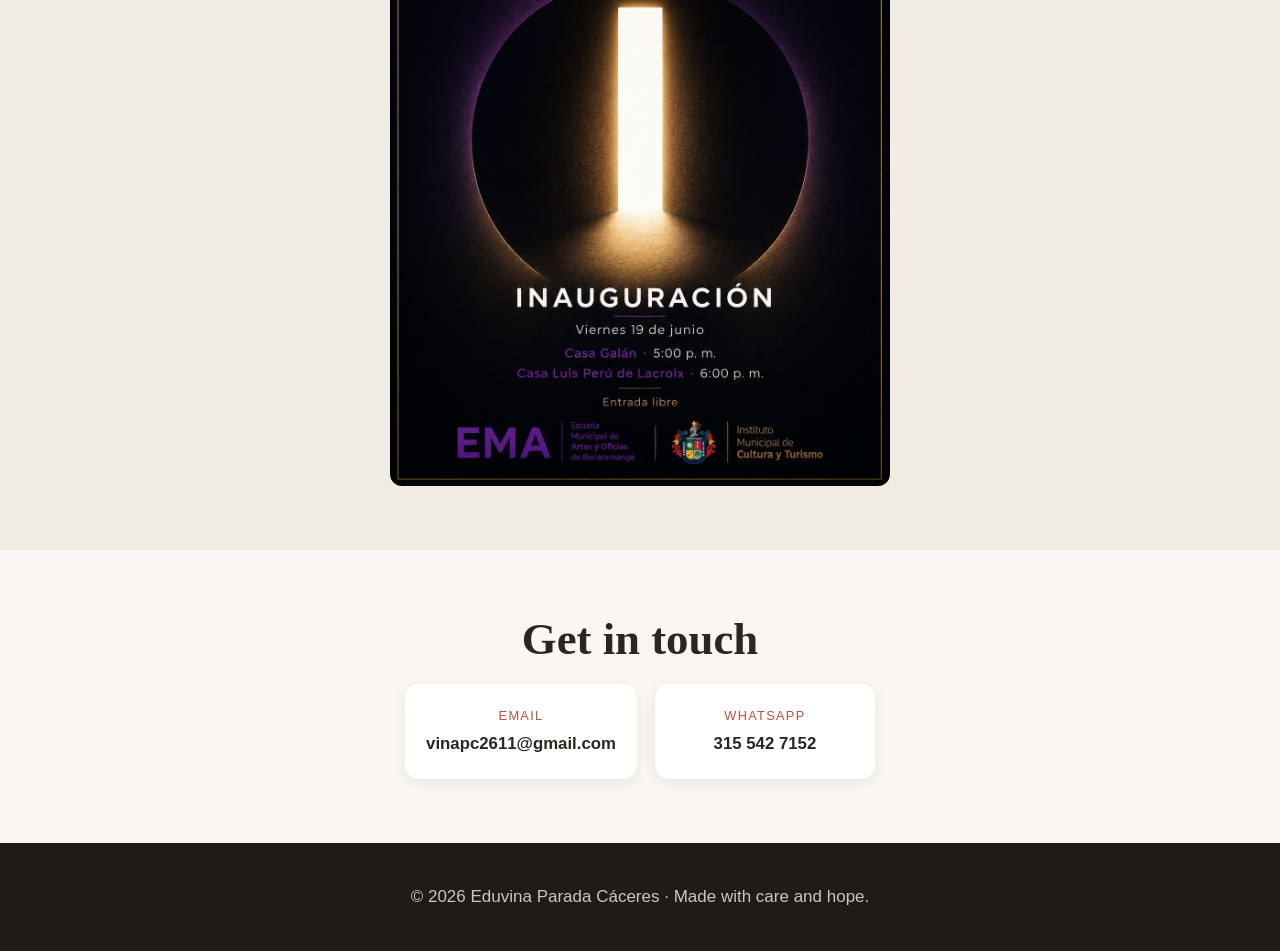
==== commit 4aed8a75: "Add files via upload" ====
--- a/index.html
+++ b/index.html
@@ -1,31 +1,39 @@
-<!doctype html>
+<!DOCTYPE html>
 <html lang="es">
 <head>
   <meta charset="utf-8" />
   <meta name="viewport" content="width=device-width,initial-scale=1" />
-  <title data-i18n="meta_title">Vina Acuarela · El color como una forma de florecer</title>
+  <title data-i18n="meta_title">Eduvina Parada Cáceres · Su primera obra</title>
   <meta name="description" data-i18n-attr="content:meta_desc" content="" />
 
+  <!-- Canonical / Open Graph / Twitter (actualiza a tu dominio) -->
   <link rel="canonical" href="https://www.vina-acuarela.com/" />
   <meta property="og:url" content="https://www.vina-acuarela.com/" />
   <meta property="og:type" content="website" />
-  <meta property="og:title" content="Vina Acuarela · El color como una forma de florecer" />
-  <meta property="og:description" content="" data-i18n-attr="content:meta_desc" />
-
+  <meta property="og:title" content="Eduvina Parada Cáceres · Su primera obra" />
+  <!-- <meta property="og:image" content="https://www.vina-acuarela.com/images/og-image.jpg" /> -->
+
+  <meta name="twitter:card" content="summary_large_image" />
+  <meta name="twitter:url" content="https://www.vina-acuarela.com/" />
+  <meta name="twitter:title" content="Eduvina Parada Cáceres · Su primera obra" />
+  <!-- <meta name="twitter:image" content="https://www.vina-acuarela.com/images/og-image.jpg" /> -->
+
+  <link rel="stylesheet" href="styles.css" />
+</head>
+  
   <link rel="stylesheet" href="styles.css" />
 </head>
 <body>
   <header class="site-header">
     <nav class="nav container" aria-label="Navegación principal">
-      <a href="#inicio" class="nav__logo" data-i18n="site_name">Vina Acuarela</a>
-
-      <ul class="nav__links" role="menubar" aria-label="Menú principal">
-        <li role="none"><a role="menuitem" href="#artista" data-i18n="nav_artista">La artista</a></li>
-        <li role="none"><a role="menuitem" href="#coleccion" data-i18n="nav_coleccion">Colección</a></li>
-        <li role="none"><a role="menuitem" href="#proceso" data-i18n="nav_proceso">Proceso creativo</a></li>
-        <li role="none"><a role="menuitem" href="#ela" data-i18n="nav_ela">ELA</a></li>
-        <li role="none"><a role="menuitem" href="#respaldar" data-i18n="nav_respaldar">Respaldar</a></li>
-        <li role="none"><a role="menuitem" href="#contacto" data-i18n="nav_contacto">Contacto</a></li>
+      <a href="#inicio" class="nav__logo" data-i18n="site_name">Eduvina Parada Cáceres</a>
+      <ul class="nav__links">
+        <li><a href="#historia" data-i18n="nav_historia">Historia</a></li>
+        <li><a href="#obra" data-i18n="nav_obra">La obra</a></li>
+        <li><a href="#catalogo" data-i18n="nav_catalogo">Catálogo</a></li>
+        <li><a href="#ayudar" data-i18n="nav_ayudar">Cómo ayudar</a></li>
+        <li><a href="#evento" data-i18n="nav_evento">Evento</a></li>
+        <li><a href="#donar" class="nav__cta" data-i18n="nav_cta">Donar</a></li>
       </ul>
 
       <div class="nav__right">
@@ -39,98 +47,217 @@
   </header>
 
   <main>
-    <!-- HERO -->
-    <section class="hero" id="inicio" aria-label="Hero">
-      <div class="hero__inner container">
-        <div class="hero__media">
-          <img src="images/hero.jpg" alt="Vina pintando" loading="lazy" />
-        </div>
-        <div class="hero__text">
-          <h1 class="hero__title" data-i18n-html="hero_title">El color como una forma de florecer</h1>
-          <p class="hero__lead" data-i18n-html="hero_lead"></p>
-          <div class="hero__actions">
-            <a href="#coleccion" class="btn btn--primary" data-i18n="hero_btn_coleccion">Ver colección</a>
-            <a href="#artista" class="btn btn--ghost" data-i18n="hero_btn_artista">Conocer a la artista</a>
-          </div>
-        </div>
-      </div>
-    </section>
-
-    <!-- SEPARATOR -->
-    <div class="separator container" aria-hidden="true"></div>
-
-    <!-- LA ARTISTA -->
-    <section class="section container" id="artista" aria-labelledby="artista-title">
-      <div class="section__inner">
-        <div class="artista__media">
-          <img src="images/artista.jpg" alt="Foto de la artista" class="artista__img" loading="lazy" />
-        </div>
-        <div class="artista__content">
-          <h2 id="artista-title" class="section__title" data-i18n="artista_title">Una mirada hecha color</h2>
-          <p data-i18n-html="artista_p1"></p>
-          <p data-i18n-html="artista_p2"></p>
-        </div>
-      </div>
-    </section>
-
-    <hr class="section-divider" />
-
-    <!-- COLECCIÓN -->
-    <section class="section container section--gallery" id="coleccion" aria-labelledby="coleccion-title">
-      <h2 id="coleccion-title" class="section__title" data-i18n="coleccion_title">Colección</h2>
-      <p class="section__lead" data-i18n-html="coleccion_lead"></p>
-
-      <div id="catalogo-grid" class="catalogo__grid" aria-live="polite">
-        <!-- app.js inyecta las tarjetas -->
-      </div>
-
-      <p id="catalogo-empty" class="catalogo__empty" hidden data-i18n="catalog_empty">No hay obras para mostrar.</p>
-    </section>
-
-    <hr class="section-divider" />
-
-    <!-- PROCESO CREATIVO -->
-    <section class="section container" id="proceso" aria-labelledby="proceso-title">
-      <h2 id="proceso-title" class="section__title" data-i18n="proceso_title">Proceso creativo</h2>
-      <p data-i18n-html="proceso_lead"></p>
-
-      <div class="proceso__grid">
-        <figure class="proceso__item">
-          <img src="images/proceso-1.jpg" alt="" loading="lazy" />
-          <figcaption data-i18n="proceso_img1">Vina pintando</figcaption>
-        </figure>
-        <figure class="proceso__item">
-          <img src="images/proceso-2.jpg" alt="" loading="lazy" />
-          <figcaption data-i18n="proceso_img2">Pinceles y bocetos</figcaption>
-        </figure>
-      </div>
-    </section>
-
-    <hr class="section-divider" />
-
-    <!-- ELA -->
-    <section class="section container" id="ela" aria-labelledby="ela-title">
-      <h2 id="ela-title" class="section__title" data-i18n="ela_title">Sobre la ELA (contexto)</h2>
-
-      <div class="ela__content">
-        <p data-i18n-html="ela_intro"></p>
-        <p data-i18n-html="ela_bulbar"></p>
-        <p data-i18n-html="ela_sources"></p>
-
-        <ul class="ela__links">
-          <li><a href="https://www.als.org/" target="_blank" rel="noopener">ALS Association — Información</a></li>
-          <li><a href="https://targetals.org/news/what-is-bulbar-onset-als-six-things-to-know/" target="_blank" rel="noopener">Target ALS — Bulbar-onset ALS</a></li>
-          <li><a href="https://www.acelaweb.org/" target="_blank" rel="noopener">ACELA — Asociación Colombiana de ELA</a></li>
-        </ul>
-      </div>
-    </section>
-
-    <hr class="section-divider" />
-
-    <!-- RESPALDAR -->
-    <section class="section container" id="respaldar" aria-labelledby="respaldar-title">
-      <h2 id="respaldar-title" class="section__title" data-i18n="respaldar_title">Respaldar</h2>
-      <p data-i18n-html="respaldar_lead"></p>
-
-      <div class="donaciones__grid">
-        <div class="donacion-card">
+    <!-- HERO: solo el título solicitado -->
+    <section class="hero" id="inicio">
+      <div class="hero__bg" style="background-image: url('images/hero.jpg');"></div>
+      <div class="hero__overlay"></div>
+      <div class="hero__content container">
+        <h1 class="hero__title" data-i18n-html="hero_title">Vina - artista de acuarELA</h1>
+        <!-- no hay subtítulo aquí según tu petición -->
+        <div class="hero__actions">
+          <a href="#donar" class="btn btn--primary" data-i18n="hero_btn_donar">❤ Donar ahora</a>
+          <button class="btn btn--accent" data-reserve data-reserve-title-key="obra_nombre" data-i18n="hero_btn_reservar">🖼 Reservar / comprar</button>
+        </div>
+      </div>
+    </section>
+
+    <!-- HISTORIA -->
+    <section class="historia section" id="historia">
+      <div class="container historia__grid">
+        <div class="historia__media">
+          <img src="images/artista.jpg" alt="Foto de la artista" class="historia__img" id="artist-photo" loading="lazy" />
+        </div>
+        <div class="historia__text">
+          <h2 class="section__title" data-i18n="historia_title">Una artista que descubre su voz en el color.</h2>
+          <p data-i18n-html="historia_p1"></p>
+          <p data-i18n-html="historia_p2"></p>
+          <p data-i18n-html="historia_p3"></p>
+        </div>
+      </div>
+    </section>
+
+    <!-- OBRA -->
+    <section class="obra section" id="obra">
+      <div class="container">
+        <h2 class="section__title" data-i18n="obra_title">Obra debut</h2>
+
+        <div class="obra-card">
+          <div class="obra-card__media">
+            <img src="images/obra-1.jpg" alt="Armonía en la naturaleza" class="obra-card__img" id="obra-1-img" loading="lazy" />
+          </div>
+
+          <div class="obra-card__body">
+            <h3 class="obra-card__title" data-i18n="obra_nombre">Armonía en la naturaleza</h3>
+
+            <p class="obra-card__quote" data-i18n-html="obra_descripcion"></p>
+
+            <ul class="ficha">
+              <li><strong data-i18n="obra_ficha_tecnica_label">Técnica:</strong> <span data-i18n="obra_ficha_tecnica">Acuarela sobre papel de grano fino 300GSM g/m2</span></li>
+              <li><strong data-i18n="obra_ficha_medidas_label">Dimensiones:</strong> <span data-i18n="obra_ficha_medidas">10 × 8 in</span></li>
+              <li><strong data-i18n="obra_ficha_anio_label">Año:</strong> <span data-i18n="obra_ficha_anio">2026</span></li>
+              <li><strong data-i18n="obra_ficha_estado_label">Disponibilidad:</strong> <span data-i18n="obra_ficha_estado">Disponible</span></li>
+            </ul>
+
+            <p class="obra-card__price-wrap">
+              <span class="obra-card__price-label" data-i18n="obra_precio_label">Valor sugerido:</span>
+              <span class="obra-card__price" data-i18n="obra_precio">$350.000 pesos colombianos</span>
+            </p>
+
+            <div class="obra-actions">
+              <button class="btn btn--block" data-reserve data-reserve-title-key="obra_nombre" data-i18n="obra_btn">Reservar esta obra</button>
+            </div>
+          </div>
+        </div>
+      </div>
+    </section>
+
+    <!-- CATALOGO -->
+    <section class="catalogo section section--alt" id="catalogo">
+      <div class="container">
+        <h2 class="section__title" data-i18n="catalogo_title">Una colección que crece</h2>
+        <p class="section__lead" data-i18n-html="catalogo_lead"></p>
+
+        <div id="catalogo-grid" class="catalogo__grid">
+          <!-- Mensaje elegante para catálogo en progreso -->
+          <div class="catalogo__empty">
+            <p data-i18n-html="catalogo_empty_message"></p>
+            <div class="catalogo__in-progress">
+              <div class="progress-item">
+                <img src="images/inprogress-1.jpg" alt="En progreso 1" loading="lazy" />
+              </div>
+              <div class="progress-item">
+                <img src="images/inprogress-2.jpg" alt="En progreso 2" loading="lazy" />
+              </div>
+            </div>
+          </div>
+        </div>
+      </div>
+    </section>
+
+    <!-- COMO AYUDAR: tiene Donar / Reservar / Compartir -->
+    <section class="ayudar section" id="ayudar">
+      <div class="container">
+        <h2 class="section__title" data-i18n="ayudar_title">Elige cómo acompañar este camino</h2>
+
+        <div class="ayudar__grid">
+          <div class="ayuda-card">
+            <h3 data-i18n="ayudar_1_title">Donar</h3>
+            <p data-i18n="ayudar_1_text">Aporta lo que puedas para su cuidado y su arte.</p>
+            <a href="#donar" class="btn" data-i18n="ayudar_1_btn">Donar por Bre‑B</a>
+          </div>
+
+          <div class="ayuda-card">
+            <h3 data-i18n="ayudar_2_title">Reservar</h3>
+            <p data-i18n="ayudar_2_text">Reserva una acuarela y contribuye directamente.</p>
+            <button class="btn" data-reserve data-reserve-title-key="obra_nombre" data-i18n="ayudar_2_btn">Reservar obra</button>
+          </div>
+
+          <div class="ayuda-card">
+            <h3 data-i18n="ayudar_3_title">Compartir</h3>
+            <p data-i18n="ayudar_3_text">Comparte la historia y el evento con tu red.</p>
+            <button class="btn" data-share data-i18n="ayudar_3_btn">Compartir</button>
+          </div>
+        </div>
+      </div>
+    </section>
+
+    <!-- DONAR: tarjeta centrada con bandera Colombia -->
+    <section class="donar section section--cta" id="donar">
+      <div class="container">
+        <h2 class="section__title" data-i18n="donar_title">Dona por Bre‑B</h2>
+        <p class="section__lead" data-i18n="donar_lead"></p>
+
+        <div class="donaciones__grid donaciones__grid--center">
+          <div class="donacion-card donacion-card--highlight">
+            <div class="donacion-card__title-wrap">
+              <!-- Bandera Colombia inline SVG pequeña -->
+              <svg width="22" height="14" viewBox="0 0 3 2" xmlns="http://www.w3.org/2000/svg" aria-hidden="true" style="vertical-align:middle; margin-right:8px;">
+                <rect width="3" height="2" fill="#FFD100"/>
+                <rect y="0.66" width="3" height="0.67" fill="#0038A8"/>
+                <rect y="1.33" width="3" height="0.67" fill="#CE1126"/>
+              </svg>
+              <h3 class="donacion-card__title" data-i18n="donar_breb_title">Bre‑B</h3>
+            </div>
+
+            <p class="donacion-card__detail" data-i18n-html="donar_breb_num">Número: <strong>315 542 7152</strong></p>
+            <p class="donacion-card__name" data-i18n="donar_breb_name">A nombre de Eduvina Parada</p>
+          </div>
+        </div>
+      </div>
+    </section>
+
+    <!-- FONDOS -->
+    <section class="fondos section" id="fondos">
+      <div class="container">
+        <h2 class="section__title" data-i18n="fondos_title">¿A dónde va tu aporte?</h2>
+        <div class="fondos__grid">
+          <div class="fondo-card">
+            <h3 data-i18n="fondos_1_title">Tratamiento y terapias</h3>
+            <p data-i18n="fondos_1_text"></p>
+          </div>
+          <div class="fondo-card">
+            <h3 data-i18n="fondos_2_title">Comunicación asistida</h3>
+            <p data-i18n="fondos_2_text"></p>
+          </div>
+          <div class="fondo-card">
+            <h3 data-i18n="fondos_3_title">Materiales de arte</h3>
+            <p data-i18n="fondos_3_text"></p>
+          </div>
+          <div class="fondo-card">
+            <h3 data-i18n="fondos_4_title">Cuidado diario</h3>
+            <p data-i18n="fondos_4_text"></p>
+          </div>
+        </div>
+      </div>
+    </section>
+
+    <!-- EVENTO -->
+    <section class="evento section section--alt" id="evento">
+      <div class="container">
+        <h2 class="section__title" data-i18n="evento_title">Exposición pública</h2>
+        <p data-i18n="evento_info">La exposición es de entrada libre.</p>
+        <div class="evento-info">
+          <div>
+            <strong data-i18n="evento_fecha_label">Fecha:</strong>
+            <span data-i18n="evento_fecha">Viernes 19 de junio de 2026</span>
+          </div>
+          <div>
+            <strong data-i18n="evento_lugar_label">Lugar:</strong>
+            <span data-i18n="evento_lugar">Museo Casa Galán · Calle 36 # 24-74, Bucaramanga</span>
+          </div>
+        </div>
+        <div style="margin-top:24px; display:flex; justify-content:center;">
+          <img src="images/flyer.jpg" alt="Flyer del evento" style="max-width:500px; width:100%; border-radius:12px;" loading="lazy" />
+        </div>
+      </div>
+    </section>
+
+    <!-- CONTACTO (cajas centradas) -->
+    <section class="contacto section" id="contacto">
+      <div class="container" style="text-align:center;">
+        <h2 class="section__title" data-i18n="contacto_title">¿Hablamos?</h2>
+        <div class="contacto__links" style="display:inline-flex; gap:18px; margin-top:18px;">
+          <a data-i18n-attr="href:contact_mail" class="contacto__link contacto__link--box">
+            <span class="contacto__link-label" data-i18n="contacto_email_label">Correo</span>
+            <span class="contacto__link-value" data-i18n="contact_email">vinapc2611@gmail.com</span>
+          </a>
+          <a data-i18n-attr="href:contact_whatsapp_href" class="contacto__link contacto__link--box" target="_blank" rel="noopener">
+            <span class="contacto__link-label" data-i18n="contacto_wa_label">WhatsApp</span>
+            <span class="contacto__link-value" data-i18n="contact_whatsapp_text">315 542 7152</span>
+          </a>
+        </div>
+      </div>
+    </section>
+
+  </main>
+
+  <footer class="site-footer">
+    <div class="container" style="text-align:center;">
+      <p>© 2026 <span data-i18n="site_name">Eduvina Parada Cáceres</span> · <span data-i18n="footer_copy">Hecho con cariño y esperanza.</span></p>
+    </div>
+  </footer>
+
+  <script src="app.js"></script>
+  <script src="i18n.js"></script>
+</body>
+</html>
--- a/styles.css
+++ b/styles.css
@@ -1,151 +1,497 @@
-:root{
-  --bg:#fff9f4;
-  --text:#2b2623;
-  --muted:#6b5f57;
-  --accent:#b63e2b; /* rojo tostado */
-  --accent-2:#f2c9b5; /* rosa pálido */
-  --container:1100px;
-  --radius:10px;
-  --gap:24px;
-  --shadow: 0 6px 22px rgba(43,38,35,0.06);
-  --max-width:1100px;
-  --glass: rgba(255,255,255,0.85);
-}
-
-*{box-sizing:border-box}
-html,body{height:100%}
-body{
-  margin:0;
-  font-family: "Inter", system-ui, -apple-system, "Segoe UI", Roboto, "Helvetica Neue", Arial;
-  background:var(--bg);
-  color:var(--text);
-  -webkit-font-smoothing:antialiased;
-  -moz-osx-font-smoothing:grayscale;
-  line-height:1.5;
-}
-
-.container{max-width:var(--container);margin:0 auto;padding:0 18px}
-
-/* Header */
-.site-header{background:transparent;padding:18px 0;position:sticky;top:0;z-index:50}
-.nav{display:flex;align-items:center;justify-content:space-between}
-.nav__logo{font-weight:700;color:var(--text);text-decoration:none}
-.nav__links{display:flex;gap:18px;list-style:none;padding:0;margin:0}
-.nav__links a{color:var(--muted);text-decoration:none;padding:10px;border-radius:8px}
-.nav__links a:hover{background:var(--accent-2);color:var(--text)}
-
-/* Lang */
-.lang-switch__btn{background:transparent;border:1px solid transparent;padding:6px 8px;border-radius:6px;cursor:pointer}
-.lang-switch__btn:hover{background:var(--accent-2)}
-
-/* Hero */
-.hero{position:relative;min-height:56vh;display:flex;align-items:center}
-.hero__bg{position:absolute;inset:0;background-size:cover;background-position:center;filter:grayscale(0.05) saturate(1.05);transform:scale(1.03)}
-.hero__overlay{position:absolute;inset:0;background:linear-gradient(180deg, rgba(255,255,255,0.2), rgba(255,255,255,0.6))}
-.hero__content{position:relative;padding:64px 0;display:flex;flex-direction:column;gap:16px}
-.hero__title{font-size:clamp(28px,4vw,44px);margin:0}
-.hero__lead{max-width:720px;color:var(--muted)}
-.hero__actions{display:flex;gap:12px;margin-top:8px}
-.btn{display:inline-block;padding:10px 16px;border-radius:8px;text-decoration:none;color:var(--text);border:1px solid transparent;cursor:pointer}
-.btn--primary{background:var(--accent);color:#fff}
-.btn--ghost{background:transparent;border:1px solid rgba(0,0,0,0.06)}
-
-/* Sections */
-.section{padding:56px 0}
-.section--alt{background:linear-gradient(180deg,#fff,#fff9f7)}
-.section__title{font-size:20px;margin:0 0 12px}
-.section__lead{color:var(--muted);max-width:70ch}
-
-/* Artista grid */
-.artista__grid{display:grid;grid-template-columns:360px 1fr;gap:32px;align-items:center}
-.artista__img{width:100%;border-radius:12px;box-shadow:var(--shadow);object-fit:cover}
-
-/* Catalogo */
-.catalogo__grid{display:grid;grid-template-columns:repeat(auto-fit,minmax(240px,1fr));gap:20px;margin-top:18px}
-.card{background:var(--glass);padding:16px;border-radius:12px;box-shadow:var(--shadow);display:flex;flex-direction:column}
-.card__img{width:100%;height:200px;object-fit:cover;border-radius:8px}
-.card__meta{margin-top:10px;display:flex;justify-content:space-between;align-items:center}
-.card h4{margin:6px 0 0}
-.card p{margin:6px 0;color:var(--muted)}
-
-/* Proceso */
-.proceso__media{display:flex;gap:12px;margin-top:18px}
-.proceso__media img{width:50%;border-radius:8px;object-fit:cover}
-
-/* Donaciones */
-.donacion-card{background:#fff;padding:16px;border-radius:10px;display:inline-block;box-shadow:var(--shadow)}
-
-/* Contacto */
-.contacto__links{display:flex;gap:12px;flex-wrap:wrap;justify-content:center;margin-top:18px}
-.contacto__link{display:inline-flex;flex-direction:column;align-items:center;padding:12px 18px;border-radius:10px;background:var(--glass);min-width:160px;text-decoration:none;color:var(--text);border:1px solid rgba(0,0,0,0.04)}
-
-/* Footer */
-.site-footer{padding:28px 0;color:var(--muted)}
-
-/* Modal */
-.modal{display:none;position:fixed;inset:0;z-index:1000;align-items:center;justify-content:center}
-.modal[aria-hidden="false"]{display:flex}
-.modal__backdrop{position:absolute;inset:0;background:rgba(0,0,0,0.45)}
-.modal__panel{position:relative;z-index:10;max-width:980px;width:95%;background:#fff;border-radius:10px;overflow:hidden;box-shadow:0 20px 60px rgba(0,0,0,0.4)}
-.modal__content{display:flex;gap:18px}
-.modal__content img{width:50%;height:auto;object-fit:contain;background:#f6f6f6}
-.modal__info{padding:20px}
-.modal__close{position:absolute;right:10px;top:8px;background:transparent;border:0;font-size:26px;cursor:pointer}
-
-/* Responsive */
-@media (max-width:880px){
-  .artista__grid{grid-template-columns:1fr;gap:18px}
-  .modal__content{flex-direction:column}
-  .modal__content img{width:100%}
-  .proceso__media img{width:100%}
-}
-
-/* --- Ajustes para estética de galería / separación de secciones --- */
-
-/* Secciones con bandas sutiles y separadores */
-.section { padding: 72px 0; }
-.section + .section { border-top: 1px solid rgba(43,38,35,0.04); }
-
-/* Bandas alternas más definidas */
-.section:nth-of-type(odd) { background: linear-gradient(180deg, rgba(255,250,247,0.6), transparent); }
-
-/* Títulos con estilo galería */
+/* ============================================================= */
+/*  EDUVINA PARADA CÁCERES · LANDING SOLIDARIA                    */
+/*  Diseño mobile-first, responsive, digno y esperanzador.       */
+/*  Para cambiar la paleta, edita las variables de :root.        */
+/* ============================================================= */
+
+:root {
+  --color-bg: #faf7f2;
+  --color-surface: #ffffff;
+  --color-alt: #f1ece3;
+  --color-text: #2b2622;
+  --color-muted: #6f675e;
+  --color-primary: #b8543f;       /* Terracota (donar / acento) */
+  --color-primary-dark: #8f3d2c;
+  --color-accent: #c79a5b;        /* Dorado (comprar / obra) */
+  --color-accent-dark: #a87f43;
+  --color-dark: #2b2622;          /* Fondo oscuro */
+  --color-light: #f7f1e8;
+
+  --font-serif: 'Cormorant Garamond', Georgia, serif;
+  --font-sans: 'Inter', -apple-system, BlinkMacSystemFont, 'Segoe UI', sans-serif;
+
+  --radius: 14px;
+  --radius-sm: 8px;
+  --shadow: 0 10px 30px rgba(43, 38, 34, 0.10);
+  --shadow-sm: 0 4px 14px rgba(43, 38, 34, 0.08);
+  --max-width: 1140px;
+  --transition: 0.25s ease;
+}
+
+*, *::before, *::after { box-sizing: border-box; margin: 0; padding: 0; }
+
+html { scroll-behavior: smooth; }
+
+body {
+  font-family: var(--font-sans);
+  color: var(--color-text);
+  background-color: var(--color-bg);
+  line-height: 1.65;
+  font-size: 17px;
+  -webkit-font-smoothing: antialiased;
+}
+
+img { max-width: 100%; display: block; }
+
+a { color: var(--color-primary); text-decoration: none; transition: color var(--transition); }
+a:hover { color: var(--color-primary-dark); }
+
+/* ----- LAYOUT ----- */
+.container { width: 100%; max-width: var(--max-width); margin: 0 auto; padding: 0 20px; }
+.section { padding: 64px 0; }
+.section--alt { background-color: var(--color-alt); }
+
+.section__head { max-width: 720px; margin: 0 auto 44px; text-align: center; }
 .section__title {
-  font-family: "Georgia", "Times New Roman", serif;
-  font-weight: 600;
-  letter-spacing: -0.02em;
-  font-size: 22px;
-  color: var(--text);
-  margin-bottom: 14px;
-}
-
-/* Más espacio para hero y mayor contraste */
-.hero__content { padding: 80px 0; }
-.hero__overlay { background: linear-gradient(180deg, rgba(255,255,255,0.05), rgba(255,255,255,0.85)); }
-
-/* Galería: imágenes más grandes, cards respirando */
-.catalogo__grid { grid-template-columns: repeat(auto-fit, minmax(280px,1fr)); gap: 28px; }
-.card { padding: 18px; border-radius: 14px; background: #fff; }
-.card__img { height: 260px; border-radius: 10px; box-shadow: 0 10px 30px rgba(43,38,35,0.06); }
-
-/* Estado y precio en línea propia, tipografía elegante */
-.card__meta { flex-direction: column; align-items: flex-start; gap: 10px; margin-top: 12px; }
-.card__meta small { font-style: italic; color: var(--muted); }
-
-/* Modal: imagen a la izquierda, info a la derecha, mejor lectura */
-.modal__content { display:flex; gap:28px; align-items:flex-start; padding:24px; }
-.modal__content img { width:48%; height:auto; border-radius:10px; }
-.modal__info { width:52%; }
-
-/* Acciones: destacar Collect */
-.modal__actions .btn--primary { background:var(--accent); padding:12px 18px; font-weight:600; }
-
-/* Separadores visuales dentro de secciones */
-.section .container { border-left: 1px solid transparent; border-right: 1px solid transparent; padding-left:18px; padding-right:18px; }
-
-/* Mobile: mantener lectura y jerarquía */
-@media (max-width:880px){
-  .card__img { height:200px; }
-  .modal__content{flex-direction:column}
-  .modal__content img{width:100%}
-}
+  font-family: var(--font-serif);
+  font-size: clamp(1.9rem, 5vw, 2.8rem);
+  font-weight: 700; line-height: 1.15; color: var(--color-text);
+}
+.section__title--left { text-align: left; }
+.section__title--light { color: var(--color-light); }
+.section__lead { margin-top: 16px; color: var(--color-muted); font-size: 1.05rem; }
+.section__lead--light { color: rgba(247, 241, 232, 0.85); }
+
+.eyebrow {
+  display: inline-block; font-size: 0.8rem; font-weight: 700;
+  letter-spacing: 0.15em; text-transform: uppercase;
+  color: var(--color-primary); margin-bottom: 10px;
+}
+.eyebrow--light { color: var(--color-accent); }
+
+/* ----- BOTONES ----- */
+.btn {
+  display: inline-flex; align-items: center; justify-content: center; gap: 8px;
+  font-family: var(--font-sans); font-weight: 600; font-size: 1rem;
+  padding: 13px 26px; border-radius: 50px; border: 2px solid transparent;
+  cursor: pointer; transition: all var(--transition); text-align: center;
+}
+.btn--primary { background-color: var(--color-primary); color: #fff; box-shadow: var(--shadow-sm); }
+.btn--primary:hover { background-color: var(--color-primary-dark); color: #fff; transform: translateY(-2px); }
+.btn--accent { background-color: var(--color-accent); color: #2b2622; box-shadow: var(--shadow-sm); }
+.btn--accent:hover { background-color: var(--color-accent-dark); color: #2b2622; transform: translateY(-2px); }
+.btn--dark { background-color: var(--color-dark); color: #fff; }
+.btn--dark:hover { background-color: #000; color: #fff; transform: translateY(-2px); }
+.btn--light { background-color: #fff; color: var(--color-primary-dark); }
+.btn--light:hover { background-color: #f1ece3; color: var(--color-primary-dark); }
+.btn--ghost { background-color: transparent; color: #fff; border-color: rgba(255,255,255,0.7); }
+.btn--ghost:hover { background-color: #fff; color: var(--color-text); }
+.btn--lg { padding: 16px 30px; font-size: 1.05rem; }
+.btn--sm { padding: 9px 18px; font-size: 0.9rem; }
+.btn--block { width: 100%; }
+
+/* ----- HEADER / NAV ----- */
+.site-header {
+  position: sticky; top: 0; z-index: 100;
+  background-color: rgba(250, 247, 242, 0.92);
+  backdrop-filter: blur(8px);
+  border-bottom: 1px solid rgba(43, 38, 34, 0.07);
+}
+.nav { display: flex; align-items: center; justify-content: space-between; gap: 16px; padding: 12px 0; flex-wrap: wrap; }
+.nav__logo { font-family: var(--font-serif); font-size: 1.25rem; font-weight: 700; color: var(--color-text); }
+.nav__links { list-style: none; display: flex; align-items: center; gap: 20px; }
+.nav__links a { color: var(--color-text); font-weight: 500; font-size: 0.95rem; }
+.nav__links a:hover { color: var(--color-primary); }
+.nav__right { display: flex; align-items: center; gap: 14px; }
+.nav__cta { background-color: var(--color-primary); color: #fff !important; padding: 9px 18px; border-radius: 50px; font-weight: 600; }
+.nav__cta:hover { background-color: var(--color-primary-dark); }
+
+/* ----- SELECTOR DE IDIOMA ----- */
+.lang-switch { display: inline-flex; border: 1px solid rgba(43,38,34,0.18); border-radius: 50px; overflow: hidden; }
+.lang-switch__btn {
+  background: transparent; border: none; cursor: pointer;
+  font-family: var(--font-sans); font-weight: 600; font-size: 0.8rem;
+  padding: 6px 11px; color: var(--color-muted); transition: all var(--transition);
+}
+.lang-switch__btn:hover { color: var(--color-primary); }
+.lang-switch__btn.is-active { background-color: var(--color-primary); color: #fff; }
+
+/* support active state by aria-pressed (used by i18n.js) */
+.lang-switch__btn[aria-pressed="true"] {
+  background-color: var(--color-primary);
+  color: #fff;
+}
+
+@media (max-width: 720px) {
+  .nav__links { display: none; }
+}
+
+/* ----- HERO ----- */
+.hero { position: relative; min-height: 88vh; display: flex; align-items: center; overflow: hidden; }
+.hero__bg { position: absolute; inset: 0; background-size: cover; background-position: center; background-color: #3a322c; }
+.hero__overlay {
+  position: absolute; inset: 0;
+  background: linear-gradient(to right, rgba(20,16,13,0.85) 0%, rgba(20,16,13,0.6) 55%, rgba(20,16,13,0.35) 100%);
+}
+.hero__content { position: relative; z-index: 2; color: #fff; padding: 70px 0; max-width: 760px; }
+.hero__kicker {
+  display: inline-block; font-size: 0.85rem; font-weight: 600; letter-spacing: 0.08em;
+  text-transform: uppercase; color: var(--color-accent);
+  border: 1px solid rgba(199,154,91,0.5); border-radius: 50px; padding: 6px 16px; margin-bottom: 22px;
+}
+.hero__title { font-family: var(--font-serif); font-size: clamp(2.4rem, 7vw, 4.2rem); font-weight: 700; line-height: 1.08; margin-bottom: 20px; color: #fff; }
+.hero__subtitle { font-size: clamp(1.05rem, 2.5vw, 1.3rem); color: rgba(255,255,255,0.92); max-width: 600px; margin-bottom: 30px; }
+.hero__actions { display: flex; flex-wrap: wrap; gap: 12px; }
+
+/* ----- HISTORIA ----- */
+.historia__grid { display: grid; grid-template-columns: 1fr; gap: 40px; align-items: center; }
+.historia__img { width: 100%; border-radius: var(--radius); box-shadow: var(--shadow); object-fit: cover; aspect-ratio: 4/5; background-color: var(--color-alt); }
+.historia__text p { margin-top: 16px; color: var(--color-muted); }
+@media (min-width: 860px) {
+  .historia__grid { grid-template-columns: 0.85fr 1.15fr; gap: 56px; }
+}
+
+/* ----- LA OBRA ----- */
+.obra-card {
+  display: grid; grid-template-columns: 1fr; gap: 0;
+  background-color: var(--color-surface); border-radius: var(--radius);
+  overflow: hidden; box-shadow: var(--shadow); max-width: 920px; margin: 0 auto;
+}
+.obra-card__media { background-color: var(--color-alt); }
+.obra-card__img { width: 100%; height: 100%; object-fit: cover; aspect-ratio: 1/1; }
+.obra-card__body { padding: 30px; display: flex; flex-direction: column; }
+.obra-card__title { font-family: var(--font-serif); font-size: 1.9rem; font-weight: 700; margin-bottom: 16px; }
+.ficha { margin-bottom: 22px; }
+.ficha__row { display: flex; justify-content: space-between; gap: 16px; padding: 9px 0; border-bottom: 1px solid rgba(43,38,34,0.08); }
+.ficha__row dt { color: var(--color-muted); font-size: 0.92rem; }
+.ficha__row dd { font-weight: 600; text-align: right; }
+.ficha__badge { background-color: #e7f3e8; color: #2f7d4f; font-size: 0.8rem; font-weight: 600; padding: 3px 12px; border-radius: 50px; }
+.obra-card__price-wrap { display: flex; flex-direction: column; margin-bottom: 18px; }
+.obra-card__price-label { font-size: 0.85rem; color: var(--color-muted); }
+.obra-card__price { font-family: var(--font-serif); font-size: 2rem; font-weight: 700; color: var(--color-primary); }
+.obra-card__note { margin-top: 14px; font-size: 0.9rem; color: var(--color-muted); text-align: center; }
+@media (min-width: 760px) {
+  .obra-card { grid-template-columns: 1fr 1fr; }
+}
+
+/* Ajuste para la cita en la obra (cursiva / bloque) */
+.obra-card__quote em {
+  display: block;
+  font-style: italic;
+  color: var(--color-muted, #5a524d);
+  margin: 12px 0;
+}
+
+/* ----- CÓMO AYUDAR ----- */
+.ayudar__grid { display: grid; grid-template-columns: 1fr; gap: 24px; }
+.ayuda-card {
+  background-color: var(--color-surface); border-radius: var(--radius); padding: 32px 24px;
+  text-align: center; box-shadow: var(--shadow-sm); display: flex; flex-direction: column; align-items: center;
+  border-top: 4px solid var(--color-primary);
+}
+.ayuda-card--featured { border-top-color: var(--color-accent); transform: scale(1.03); }
+.ayuda-card__icon { font-size: 2.4rem; margin-bottom: 12px; }
+.ayuda-card__title { font-family: var(--font-serif); font-size: 1.5rem; font-weight: 700; margin-bottom: 10px; }
+.ayuda-card p { color: var(--color-muted); margin-bottom: 20px; flex: 1; }
+@media (min-width: 760px) {
+  .ayudar__grid { grid-template-columns: repeat(3, 1fr); align-items: stretch; }
+}
+
+/* ----- MEDIOS DE DONACIÓN / CTA OSCURO ----- */
+.section--cta { background-color: var(--color-dark); background-image: radial-gradient(circle at 80% 0%, rgba(184,84,63,0.35), transparent 55%); }
+.donaciones__grid { display: grid; grid-template-columns: 1fr; gap: 22px; }
+
+/* original .donacion-card styles for dark CTA (kept) */
+.donacion-card {
+  background-color: rgba(255,255,255,0.06); border: 1px solid rgba(255,255,255,0.12);
+  border-radius: var(--radius); padding: 26px 22px; text-align: center; color: var(--color-light);
+}
+.donacion-card--highlight { background-color: var(--color-primary); border-color: var(--color-primary); color: #fff; }
+.donacion-card__icon { font-size: 2.2rem; display: block; margin-bottom: 12px; }
+.donacion-card__title { font-size: 1.25rem; font-weight: 600; margin-bottom: 10px; }
+.donacion-card__detail { font-size: 0.98rem; color: rgba(247,241,232,0.9); margin-bottom: 4px; }
+.donacion-card__name { font-size: 0.85rem; color: rgba(247,241,232,0.6); margin-top: 6px; margin-bottom: 14px; }
+.donacion-card--highlight .donacion-card__detail, .donacion-card--highlight .donacion-card__name { color: rgba(255,255,255,0.95); }
+
+@media (min-width: 600px) { .donaciones__grid { grid-template-columns: repeat(2, 1fr); } }
+@media (min-width: 980px) { .donaciones__grid { grid-template-columns: repeat(4, 1fr); } }
+
+/* CENTRADO: cuando quieras centrar un único bloque de donación (clase utilitaria usada en index.html) */
+.donaciones__grid--center {
+  display: flex;
+  justify-content: center;
+  align-items: center;
+}
+
+/* Limita el ancho de la tarjeta centrada y asegura que no rompa el estilo oscuro */
+.donaciones__grid--center .donacion-card {
+  max-width: 420px;
+  margin: 0 auto;
+  display: block;
+}
+
+/* Contenedor título + bandera: centrado y alineado */
+.donacion-card__title-wrap {
+  display: flex;
+  align-items: center;
+  justify-content: center;
+  gap: 8px;
+  margin-bottom: 8px;
+}
+
+/* ----- FONDOS ----- */
+.fondos__grid { display: grid; grid-template-columns: 1fr; gap: 22px; }
+.fondo-card { background-color: var(--color-surface); border-radius: var(--radius); padding: 28px 22px; text-align: center; box-shadow: var(--shadow-sm); border-top: 4px solid var(--color-accent); }
+.fondo-card__icon { font-size: 2.4rem; display: block; margin-bottom: 12px; }
+.fondo-card__title { font-size: 1.15rem; font-weight: 600; margin-bottom: 8px; }
+.fondo-card p { font-size: 0.95rem; color: var(--color-muted); }
+@media (min-width: 600px) { .fondos__grid { grid-template-columns: repeat(2, 1fr); } }
+@media (min-width: 980px) { .fondos__grid { grid-template-columns: repeat(4, 1fr); } }
+
+/* ----- ESTO RECIÉN EMPIEZA ----- */
+.futuro__inner { max-width: 720px; margin: 0 auto; text-align: center; }
+.futuro__text { margin-top: 16px; color: var(--color-muted); font-size: 1.05rem; }
+.futuro__inner .btn { margin-top: 28px; }
+
+/* ----- EVENTO ----- */
+.evento-info {
+  display: grid; grid-template-columns: repeat(2, 1fr); gap: 16px;
+  background-color: var(--color-surface); border-radius: var(--radius);
+  padding: 26px; box-shadow: var(--shadow-sm); max-width: 860px; margin: 0 auto;
+}
+.evento-info__item { display: flex; flex-direction: column; gap: 4px; }
+.evento-info__label { font-size: 0.85rem; font-weight: 600; color: var(--color-primary); }
+.evento-info__value { font-weight: 500; }
+@media (min-width: 760px) { .evento-info { grid-template-columns: repeat(4, 1fr); } }
+
+/* ----- FAQ ----- */
+.faq__inner { max-width: 760px; margin: 0 auto; }
+.faq-item {
+  background-color: var(--color-surface); border-radius: var(--radius-sm);
+  box-shadow: var(--shadow-sm); margin-bottom: 14px; padding: 4px 22px; overflow: hidden;
+}
+.faq-item summary {
+  list-style: none; cursor: pointer; font-weight: 600; font-size: 1.08rem;
+  padding: 16px 0; display: flex; justify-content: space-between; align-items: center; gap: 12px;
+}
+.faq-item summary::-webkit-details-marker { display: none; }
+.faq-item summary::after { content: "+"; font-size: 1.5rem; color: var(--color-primary); transition: transform var(--transition); }
+.faq-item[open] summary::after { transform: rotate(45deg); }
+.faq-item p { padding: 0 0 18px; color: var(--color-muted); }
+
+/* ----- CONTACTO ----- */
+.contacto__inner { max-width: 820px; margin: 0 auto; text-align: center; }
+
+/* base: mobile first — grid para apilar en móvil */
+.contacto__links { display: grid; grid-template-columns: 1fr; gap: 16px; margin-top: 30px; }
+
+/* caja visual para enlaces de contacto (útil cuando se usan como bloques centrados) */
+.contacto__link--box {
+  display: inline-flex;
+  flex-direction: column;
+  align-items: center;
+  padding: 12px 18px;
+  border-radius: 10px;
+  background: var(--color-surface, #fff);
+  color: inherit;
+  text-decoration: none;
+  min-width: 220px;
+  box-shadow: var(--shadow-sm);
+  border: 1px solid rgba(43,38,34,0.04);
+}
+
+/* default contacto link (oscuro) */
+.contacto__link {
+  background-color: rgba(255,255,255,0.06); border: 1px solid rgba(255,255,255,0.14);
+  border-radius: var(--radius); padding: 20px; display: flex; flex-direction: column; gap: 4px; color: var(--color-light);
+}
+.contacto__link:hover { background-color: rgba(255,255,255,0.12); color: #fff; transform: translateY(-2px); }
+.contacto__link-label { font-size: 0.8rem; text-transform: uppercase; letter-spacing: 0.1em; color: var(--color-accent); }
+.contacto__link-value { font-weight: 600; font-size: 1.05rem; }
+
+/* En pantallas grandes: centrar las tarjetas de contacto y mostrarlas inline */
+@media (min-width: 680px) {
+  .contacto__links { display: flex; justify-content: center; gap: 18px; align-items: center; }
+}
+
+/* ----- FOOTER ----- */
+.site-footer { background-color: #1f1b18; color: rgba(247,241,232,0.8); padding: 40px 0; text-align: center; }
+.site-footer__brand { font-family: var(--font-serif); font-size: 1.4rem; color: var(--color-light); margin-bottom: 6px; }
+.site-footer__tagline { font-size: 0.95rem; color: var(--color-accent); margin-bottom: 14px; }
+.site-footer__copy { font-size: 0.85rem; color: rgba(247,241,232,0.5); }
+
+/* ============================================================= */
+/*  CATÁLOGO DE OBRAS · estilo galería / museo                    */
+/*  Mucho espacio en blanco, imágenes protagonistas, hover sutil  */
+/* ============================================================= */
+.catalogo__grid {
+  display: grid;
+  grid-template-columns: 1fr;
+  gap: 40px 32px;
+  margin-top: 8px;
+}
+@media (min-width: 600px) { .catalogo__grid { grid-template-columns: repeat(2, 1fr); } }
+@media (min-width: 980px) { .catalogo__grid { grid-template-columns: repeat(3, 1fr); gap: 56px 40px; } }
+
+.cat-card { display: flex; flex-direction: column; }
+
+/* Imagen: marco limpio, relación cuadrada, zoom suave al pasar el cursor */
+.cat-card__media {
+  position: relative; display: block; width: 100%; padding: 0; border: none;
+  background: var(--color-surface); cursor: zoom-in; overflow: hidden;
+  border-radius: var(--radius-sm); box-shadow: var(--shadow-sm);
+  aspect-ratio: 1 / 1;
+}
+.cat-card__img {
+  width: 100%; height: 100%; object-fit: cover; display: block;
+  transition: transform 0.6s ease;
+}
+.cat-card__media:hover .cat-card__img,
+.cat-card__media:focus-visible .cat-card__img { transform: scale(1.05); }
+.cat-card__zoom {
+  position: absolute; bottom: 12px; right: 12px;
+  background: rgba(43,38,34,0.78); color: #fff; font-size: 0.78rem; font-weight: 600;
+  padding: 6px 12px; border-radius: 50px; opacity: 0; transform: translateY(6px);
+  transition: all var(--transition);
+}
+.cat-card__media:hover .cat-card__zoom,
+.cat-card__media:focus-visible .cat-card__zoom { opacity: 1; transform: translateY(0); }
+
+.cat-card__body { padding: 18px 2px 0; }
+.cat-card__head { display: flex; align-items: baseline; justify-content: space-between; gap: 10px; }
+.cat-card__title {
+  font-family: var(--font-serif); font-size: 1.45rem; font-weight: 600;
+  line-height: 1.2; color: var(--color-text);
+}
+.cat-card__badge {
+  flex-shrink: 0; font-size: 0.7rem; font-weight: 700; letter-spacing: 0.08em; text-transform: uppercase;
+  color: var(--color-accent-dark); border: 1px solid var(--color-accent); border-radius: 50px; padding: 3px 10px;
+  white-space: nowrap;
+}
+.cat-card__meta { margin-top: 6px; color: var(--color-muted); font-size: 0.9rem; font-style: italic; }
+.cat-card__price { margin-top: 6px; font-weight: 700; color: var(--color-primary); font-size: 1.05rem; }
+.cat-card__actions { margin-top: 14px; display: flex; gap: 10px; flex-wrap: wrap; }
+
+.btn--ghost-dark { background: transparent; color: var(--color-text); border-color: rgba(43,38,34,0.25); }
+.btn--ghost-dark:hover { background: var(--color-text); color: #fff; }
+
+/* ----- LIGHTBOX (ventana ampliada) ----- */
+.cat-lightbox {
+  border: none; border-radius: var(--radius); padding: 0; max-width: 920px; width: 92vw;
+  box-shadow: 0 30px 80px rgba(0,0,0,0.4); background: var(--color-surface); color: var(--color-text);
+}
+.cat-lightbox::backdrop { background: rgba(20,16,14,0.72); backdrop-filter: blur(3px); }
+.lb__close {
+  position: absolute; top: 10px; right: 14px; z-index: 2; border: none; background: rgba(0,0,0,0.45);
+  color: #fff; width: 38px; height: 38px; border-radius: 50%; font-size: 1.5rem; line-height: 1; cursor: pointer;
+}
+.lb__close:hover { background: rgba(0,0,0,0.75); }
+.lb__inner { display: grid; grid-template-columns: 1fr; }
+.lb__media { background: var(--color-alt); }
+.lb__img { width: 100%; height: 100%; max-height: 56vh; object-fit: contain; }
+.lb__body { padding: 28px; }
+.lb__title { font-family: var(--font-serif); font-size: 2rem; font-weight: 700; line-height: 1.15; }
+.lb__desc { margin-top: 12px; color: var(--color-muted); }
+.lb__ficha { margin: 18px 0 24px; display: grid; gap: 8px; }
+.lb__ficha div { display: flex; justify-content: space-between; gap: 12px; border-bottom: 1px solid var(--color-alt); padding-bottom: 6px; }
+.lb__ficha dt { font-size: 0.85rem; text-transform: uppercase; letter-spacing: 0.06em; color: var(--color-muted); }
+.lb__ficha dd { font-weight: 600; text-align: right; }
+@media (min-width: 760px) {
+  .lb__inner { grid-template-columns: 1.1fr 1fr; }
+  .lb__img { max-height: 80vh; }
+}
+
+/* ----- ACCESIBILIDAD ----- */
+@media (prefers-reduced-motion: reduce) {
+  html { scroll-behavior: auto; }
+  * { transition: none !important; }
+}
+
+/* ============================================================= */
+/*  Utilidades y reglas adicionales que integramos para ajustes  */
+/* ============================================================= */
+
+/* Si usas .donaciones__grid--center en index.html, la tarjeta queda centrada incluso en sección oscura. */
+/* Ya definidas arriba: .donaciones__grid--center y .donaciones__grid--center .donacion-card */
+
+/* Estilo para la bandera pequeña en inline SVG (si usas <svg> inline) */
+.flag-inline {
+  display: inline-block;
+  vertical-align: middle;
+  width: 22px;
+  height: 14px;
+}
+
+/* Asegura que los botones de idioma muestren claramente su estado active con clase o aria-pressed */
+.lang-switch__btn.is-active,
+.lang-switch__btn[aria-pressed="true"] {
+  background-color: var(--color-primary);
+  color: #fff;
+}
+
+/* Pequeños ajustes responsivos */
+@media (max-width: 520px) {
+  .hero__content { padding-left: 18px; padding-right: 18px; }
+  .hero__title { font-size: clamp(1.8rem, 8vw, 3.2rem); }
+  .btn { padding: 10px 16px; font-size: 0.95rem; }
+}
+
+/* Fin del archivo */
+
+/* Mejora contraste en las cajas de contacto */
+.contacto__link--box,
+.contacto__link {
+  color: var(--color-text);
+  background: var(--color-surface);
+}
+.section#contacto { background: var(--color-bg); }
+.contacto__link--box .contacto__link-label { color: var(--color-primary); }
+
+/* ===== Arreglo rápido: título visible en la sección donar ===== */
+/* Ajusta selectores si tu sección usa otros nombres de clase/id. */
+#donar, .donar-section, .section-donar {
+  position: relative; /* necesario si usamos overlay */
+}
+
+/* TÍTULO: blanco, peso y sombra ligera para mejor legibilidad */
+.donar__titulo-principal,
+#donar h2,
+.donar-section h2 {
+  color: #ffffff !important;         /* blanco puro */
+  font-weight: 700;                  /* semibold/strong */
+  font-size: 2.2rem;                 /* ajusta según diseño */
+  letter-spacing: 0.6px;
+  text-align: center;
+  margin-bottom: 0.75rem;
+  text-shadow: 0 1px 2px rgba(0,0,0,0.45); /* ayuda en fondos texturados */
+  z-index: 2;
+}
+
+/* Subtítulo / lead: un blanco suave legible */
+.donar__lead,
+#donar p,
+.donar-section p {
+  color: rgba(255,255,255,0.85) !important;
+  max-width: 760px;
+  margin: 0.25rem auto 2rem auto;
+  z-index: 2;
+}
+
+/* Si el fondo tiene gradiente/imagen y necesitas mayor separación,
+   crea una capa overlay para oscurecer el fondo detrás del texto */
+.donar-section::before,
+#donar::before {
+  content: "";
+  position: absolute;
+  inset: 0;
+  background: linear-gradient(180deg, rgba(0,0,0,0.40), rgba(0,0,0,0.40));
+  z-index: 1;
+  pointer-events: none;
+}
+
+/* Asegura que el contenido quede por encima del overlay */
+.donar-section > .container,
+#donar > .container {
+  position: relative;
+  z-index: 2;
+}
--- a/styles.css
+++ b/styles.css
@@ -1,151 +1,497 @@
-:root{
-  --bg:#fff9f4;
-  --text:#2b2623;
-  --muted:#6b5f57;
-  --accent:#b63e2b; /* rojo tostado */
-  --accent-2:#f2c9b5; /* rosa pálido */
-  --container:1100px;
-  --radius:10px;
-  --gap:24px;
-  --shadow: 0 6px 22px rgba(43,38,35,0.06);
-  --max-width:1100px;
-  --glass: rgba(255,255,255,0.85);
-}
-
-*{box-sizing:border-box}
-html,body{height:100%}
-body{
-  margin:0;
-  font-family: "Inter", system-ui, -apple-system, "Segoe UI", Roboto, "Helvetica Neue", Arial;
-  background:var(--bg);
-  color:var(--text);
-  -webkit-font-smoothing:antialiased;
-  -moz-osx-font-smoothing:grayscale;
-  line-height:1.5;
-}
-
-.container{max-width:var(--container);margin:0 auto;padding:0 18px}
-
-/* Header */
-.site-header{background:transparent;padding:18px 0;position:sticky;top:0;z-index:50}
-.nav{display:flex;align-items:center;justify-content:space-between}
-.nav__logo{font-weight:700;color:var(--text);text-decoration:none}
-.nav__links{display:flex;gap:18px;list-style:none;padding:0;margin:0}
-.nav__links a{color:var(--muted);text-decoration:none;padding:10px;border-radius:8px}
-.nav__links a:hover{background:var(--accent-2);color:var(--text)}
-
-/* Lang */
-.lang-switch__btn{background:transparent;border:1px solid transparent;padding:6px 8px;border-radius:6px;cursor:pointer}
-.lang-switch__btn:hover{background:var(--accent-2)}
-
-/* Hero */
-.hero{position:relative;min-height:56vh;display:flex;align-items:center}
-.hero__bg{position:absolute;inset:0;background-size:cover;background-position:center;filter:grayscale(0.05) saturate(1.05);transform:scale(1.03)}
-.hero__overlay{position:absolute;inset:0;background:linear-gradient(180deg, rgba(255,255,255,0.2), rgba(255,255,255,0.6))}
-.hero__content{position:relative;padding:64px 0;display:flex;flex-direction:column;gap:16px}
-.hero__title{font-size:clamp(28px,4vw,44px);margin:0}
-.hero__lead{max-width:720px;color:var(--muted)}
-.hero__actions{display:flex;gap:12px;margin-top:8px}
-.btn{display:inline-block;padding:10px 16px;border-radius:8px;text-decoration:none;color:var(--text);border:1px solid transparent;cursor:pointer}
-.btn--primary{background:var(--accent);color:#fff}
-.btn--ghost{background:transparent;border:1px solid rgba(0,0,0,0.06)}
-
-/* Sections */
-.section{padding:56px 0}
-.section--alt{background:linear-gradient(180deg,#fff,#fff9f7)}
-.section__title{font-size:20px;margin:0 0 12px}
-.section__lead{color:var(--muted);max-width:70ch}
-
-/* Artista grid */
-.artista__grid{display:grid;grid-template-columns:360px 1fr;gap:32px;align-items:center}
-.artista__img{width:100%;border-radius:12px;box-shadow:var(--shadow);object-fit:cover}
-
-/* Catalogo */
-.catalogo__grid{display:grid;grid-template-columns:repeat(auto-fit,minmax(240px,1fr));gap:20px;margin-top:18px}
-.card{background:var(--glass);padding:16px;border-radius:12px;box-shadow:var(--shadow);display:flex;flex-direction:column}
-.card__img{width:100%;height:200px;object-fit:cover;border-radius:8px}
-.card__meta{margin-top:10px;display:flex;justify-content:space-between;align-items:center}
-.card h4{margin:6px 0 0}
-.card p{margin:6px 0;color:var(--muted)}
-
-/* Proceso */
-.proceso__media{display:flex;gap:12px;margin-top:18px}
-.proceso__media img{width:50%;border-radius:8px;object-fit:cover}
-
-/* Donaciones */
-.donacion-card{background:#fff;padding:16px;border-radius:10px;display:inline-block;box-shadow:var(--shadow)}
-
-/* Contacto */
-.contacto__links{display:flex;gap:12px;flex-wrap:wrap;justify-content:center;margin-top:18px}
-.contacto__link{display:inline-flex;flex-direction:column;align-items:center;padding:12px 18px;border-radius:10px;background:var(--glass);min-width:160px;text-decoration:none;color:var(--text);border:1px solid rgba(0,0,0,0.04)}
-
-/* Footer */
-.site-footer{padding:28px 0;color:var(--muted)}
-
-/* Modal */
-.modal{display:none;position:fixed;inset:0;z-index:1000;align-items:center;justify-content:center}
-.modal[aria-hidden="false"]{display:flex}
-.modal__backdrop{position:absolute;inset:0;background:rgba(0,0,0,0.45)}
-.modal__panel{position:relative;z-index:10;max-width:980px;width:95%;background:#fff;border-radius:10px;overflow:hidden;box-shadow:0 20px 60px rgba(0,0,0,0.4)}
-.modal__content{display:flex;gap:18px}
-.modal__content img{width:50%;height:auto;object-fit:contain;background:#f6f6f6}
-.modal__info{padding:20px}
-.modal__close{position:absolute;right:10px;top:8px;background:transparent;border:0;font-size:26px;cursor:pointer}
-
-/* Responsive */
-@media (max-width:880px){
-  .artista__grid{grid-template-columns:1fr;gap:18px}
-  .modal__content{flex-direction:column}
-  .modal__content img{width:100%}
-  .proceso__media img{width:100%}
-}
-
-/* --- Ajustes para estética de galería / separación de secciones --- */
-
-/* Secciones con bandas sutiles y separadores */
-.section { padding: 72px 0; }
-.section + .section { border-top: 1px solid rgba(43,38,35,0.04); }
-
-/* Bandas alternas más definidas */
-.section:nth-of-type(odd) { background: linear-gradient(180deg, rgba(255,250,247,0.6), transparent); }
-
-/* Títulos con estilo galería */
+/* ============================================================= */
+/*  EDUVINA PARADA CÁCERES · LANDING SOLIDARIA                    */
+/*  Diseño mobile-first, responsive, digno y esperanzador.       */
+/*  Para cambiar la paleta, edita las variables de :root.        */
+/* ============================================================= */
+
+:root {
+  --color-bg: #faf7f2;
+  --color-surface: #ffffff;
+  --color-alt: #f1ece3;
+  --color-text: #2b2622;
+  --color-muted: #6f675e;
+  --color-primary: #b8543f;       /* Terracota (donar / acento) */
+  --color-primary-dark: #8f3d2c;
+  --color-accent: #c79a5b;        /* Dorado (comprar / obra) */
+  --color-accent-dark: #a87f43;
+  --color-dark: #2b2622;          /* Fondo oscuro */
+  --color-light: #f7f1e8;
+
+  --font-serif: 'Cormorant Garamond', Georgia, serif;
+  --font-sans: 'Inter', -apple-system, BlinkMacSystemFont, 'Segoe UI', sans-serif;
+
+  --radius: 14px;
+  --radius-sm: 8px;
+  --shadow: 0 10px 30px rgba(43, 38, 34, 0.10);
+  --shadow-sm: 0 4px 14px rgba(43, 38, 34, 0.08);
+  --max-width: 1140px;
+  --transition: 0.25s ease;
+}
+
+*, *::before, *::after { box-sizing: border-box; margin: 0; padding: 0; }
+
+html { scroll-behavior: smooth; }
+
+body {
+  font-family: var(--font-sans);
+  color: var(--color-text);
+  background-color: var(--color-bg);
+  line-height: 1.65;
+  font-size: 17px;
+  -webkit-font-smoothing: antialiased;
+}
+
+img { max-width: 100%; display: block; }
+
+a { color: var(--color-primary); text-decoration: none; transition: color var(--transition); }
+a:hover { color: var(--color-primary-dark); }
+
+/* ----- LAYOUT ----- */
+.container { width: 100%; max-width: var(--max-width); margin: 0 auto; padding: 0 20px; }
+.section { padding: 64px 0; }
+.section--alt { background-color: var(--color-alt); }
+
+.section__head { max-width: 720px; margin: 0 auto 44px; text-align: center; }
 .section__title {
-  font-family: "Georgia", "Times New Roman", serif;
-  font-weight: 600;
-  letter-spacing: -0.02em;
-  font-size: 22px;
-  color: var(--text);
-  margin-bottom: 14px;
-}
-
-/* Más espacio para hero y mayor contraste */
-.hero__content { padding: 80px 0; }
-.hero__overlay { background: linear-gradient(180deg, rgba(255,255,255,0.05), rgba(255,255,255,0.85)); }
-
-/* Galería: imágenes más grandes, cards respirando */
-.catalogo__grid { grid-template-columns: repeat(auto-fit, minmax(280px,1fr)); gap: 28px; }
-.card { padding: 18px; border-radius: 14px; background: #fff; }
-.card__img { height: 260px; border-radius: 10px; box-shadow: 0 10px 30px rgba(43,38,35,0.06); }
-
-/* Estado y precio en línea propia, tipografía elegante */
-.card__meta { flex-direction: column; align-items: flex-start; gap: 10px; margin-top: 12px; }
-.card__meta small { font-style: italic; color: var(--muted); }
-
-/* Modal: imagen a la izquierda, info a la derecha, mejor lectura */
-.modal__content { display:flex; gap:28px; align-items:flex-start; padding:24px; }
-.modal__content img { width:48%; height:auto; border-radius:10px; }
-.modal__info { width:52%; }
-
-/* Acciones: destacar Collect */
-.modal__actions .btn--primary { background:var(--accent); padding:12px 18px; font-weight:600; }
-
-/* Separadores visuales dentro de secciones */
-.section .container { border-left: 1px solid transparent; border-right: 1px solid transparent; padding-left:18px; padding-right:18px; }
-
-/* Mobile: mantener lectura y jerarquía */
-@media (max-width:880px){
-  .card__img { height:200px; }
-  .modal__content{flex-direction:column}
-  .modal__content img{width:100%}
-}
+  font-family: var(--font-serif);
+  font-size: clamp(1.9rem, 5vw, 2.8rem);
+  font-weight: 700; line-height: 1.15; color: var(--color-text);
+}
+.section__title--left { text-align: left; }
+.section__title--light { color: var(--color-light); }
+.section__lead { margin-top: 16px; color: var(--color-muted); font-size: 1.05rem; }
+.section__lead--light { color: rgba(247, 241, 232, 0.85); }
+
+.eyebrow {
+  display: inline-block; font-size: 0.8rem; font-weight: 700;
+  letter-spacing: 0.15em; text-transform: uppercase;
+  color: var(--color-primary); margin-bottom: 10px;
+}
+.eyebrow--light { color: var(--color-accent); }
+
+/* ----- BOTONES ----- */
+.btn {
+  display: inline-flex; align-items: center; justify-content: center; gap: 8px;
+  font-family: var(--font-sans); font-weight: 600; font-size: 1rem;
+  padding: 13px 26px; border-radius: 50px; border: 2px solid transparent;
+  cursor: pointer; transition: all var(--transition); text-align: center;
+}
+.btn--primary { background-color: var(--color-primary); color: #fff; box-shadow: var(--shadow-sm); }
+.btn--primary:hover { background-color: var(--color-primary-dark); color: #fff; transform: translateY(-2px); }
+.btn--accent { background-color: var(--color-accent); color: #2b2622; box-shadow: var(--shadow-sm); }
+.btn--accent:hover { background-color: var(--color-accent-dark); color: #2b2622; transform: translateY(-2px); }
+.btn--dark { background-color: var(--color-dark); color: #fff; }
+.btn--dark:hover { background-color: #000; color: #fff; transform: translateY(-2px); }
+.btn--light { background-color: #fff; color: var(--color-primary-dark); }
+.btn--light:hover { background-color: #f1ece3; color: var(--color-primary-dark); }
+.btn--ghost { background-color: transparent; color: #fff; border-color: rgba(255,255,255,0.7); }
+.btn--ghost:hover { background-color: #fff; color: var(--color-text); }
+.btn--lg { padding: 16px 30px; font-size: 1.05rem; }
+.btn--sm { padding: 9px 18px; font-size: 0.9rem; }
+.btn--block { width: 100%; }
+
+/* ----- HEADER / NAV ----- */
+.site-header {
+  position: sticky; top: 0; z-index: 100;
+  background-color: rgba(250, 247, 242, 0.92);
+  backdrop-filter: blur(8px);
+  border-bottom: 1px solid rgba(43, 38, 34, 0.07);
+}
+.nav { display: flex; align-items: center; justify-content: space-between; gap: 16px; padding: 12px 0; flex-wrap: wrap; }
+.nav__logo { font-family: var(--font-serif); font-size: 1.25rem; font-weight: 700; color: var(--color-text); }
+.nav__links { list-style: none; display: flex; align-items: center; gap: 20px; }
+.nav__links a { color: var(--color-text); font-weight: 500; font-size: 0.95rem; }
+.nav__links a:hover { color: var(--color-primary); }
+.nav__right { display: flex; align-items: center; gap: 14px; }
+.nav__cta { background-color: var(--color-primary); color: #fff !important; padding: 9px 18px; border-radius: 50px; font-weight: 600; }
+.nav__cta:hover { background-color: var(--color-primary-dark); }
+
+/* ----- SELECTOR DE IDIOMA ----- */
+.lang-switch { display: inline-flex; border: 1px solid rgba(43,38,34,0.18); border-radius: 50px; overflow: hidden; }
+.lang-switch__btn {
+  background: transparent; border: none; cursor: pointer;
+  font-family: var(--font-sans); font-weight: 600; font-size: 0.8rem;
+  padding: 6px 11px; color: var(--color-muted); transition: all var(--transition);
+}
+.lang-switch__btn:hover { color: var(--color-primary); }
+.lang-switch__btn.is-active { background-color: var(--color-primary); color: #fff; }
+
+/* support active state by aria-pressed (used by i18n.js) */
+.lang-switch__btn[aria-pressed="true"] {
+  background-color: var(--color-primary);
+  color: #fff;
+}
+
+@media (max-width: 720px) {
+  .nav__links { display: none; }
+}
+
+/* ----- HERO ----- */
+.hero { position: relative; min-height: 88vh; display: flex; align-items: center; overflow: hidden; }
+.hero__bg { position: absolute; inset: 0; background-size: cover; background-position: center; background-color: #3a322c; }
+.hero__overlay {
+  position: absolute; inset: 0;
+  background: linear-gradient(to right, rgba(20,16,13,0.85) 0%, rgba(20,16,13,0.6) 55%, rgba(20,16,13,0.35) 100%);
+}
+.hero__content { position: relative; z-index: 2; color: #fff; padding: 70px 0; max-width: 760px; }
+.hero__kicker {
+  display: inline-block; font-size: 0.85rem; font-weight: 600; letter-spacing: 0.08em;
+  text-transform: uppercase; color: var(--color-accent);
+  border: 1px solid rgba(199,154,91,0.5); border-radius: 50px; padding: 6px 16px; margin-bottom: 22px;
+}
+.hero__title { font-family: var(--font-serif); font-size: clamp(2.4rem, 7vw, 4.2rem); font-weight: 700; line-height: 1.08; margin-bottom: 20px; color: #fff; }
+.hero__subtitle { font-size: clamp(1.05rem, 2.5vw, 1.3rem); color: rgba(255,255,255,0.92); max-width: 600px; margin-bottom: 30px; }
+.hero__actions { display: flex; flex-wrap: wrap; gap: 12px; }
+
+/* ----- HISTORIA ----- */
+.historia__grid { display: grid; grid-template-columns: 1fr; gap: 40px; align-items: center; }
+.historia__img { width: 100%; border-radius: var(--radius); box-shadow: var(--shadow); object-fit: cover; aspect-ratio: 4/5; background-color: var(--color-alt); }
+.historia__text p { margin-top: 16px; color: var(--color-muted); }
+@media (min-width: 860px) {
+  .historia__grid { grid-template-columns: 0.85fr 1.15fr; gap: 56px; }
+}
+
+/* ----- LA OBRA ----- */
+.obra-card {
+  display: grid; grid-template-columns: 1fr; gap: 0;
+  background-color: var(--color-surface); border-radius: var(--radius);
+  overflow: hidden; box-shadow: var(--shadow); max-width: 920px; margin: 0 auto;
+}
+.obra-card__media { background-color: var(--color-alt); }
+.obra-card__img { width: 100%; height: 100%; object-fit: cover; aspect-ratio: 1/1; }
+.obra-card__body { padding: 30px; display: flex; flex-direction: column; }
+.obra-card__title { font-family: var(--font-serif); font-size: 1.9rem; font-weight: 700; margin-bottom: 16px; }
+.ficha { margin-bottom: 22px; }
+.ficha__row { display: flex; justify-content: space-between; gap: 16px; padding: 9px 0; border-bottom: 1px solid rgba(43,38,34,0.08); }
+.ficha__row dt { color: var(--color-muted); font-size: 0.92rem; }
+.ficha__row dd { font-weight: 600; text-align: right; }
+.ficha__badge { background-color: #e7f3e8; color: #2f7d4f; font-size: 0.8rem; font-weight: 600; padding: 3px 12px; border-radius: 50px; }
+.obra-card__price-wrap { display: flex; flex-direction: column; margin-bottom: 18px; }
+.obra-card__price-label { font-size: 0.85rem; color: var(--color-muted); }
+.obra-card__price { font-family: var(--font-serif); font-size: 2rem; font-weight: 700; color: var(--color-primary); }
+.obra-card__note { margin-top: 14px; font-size: 0.9rem; color: var(--color-muted); text-align: center; }
+@media (min-width: 760px) {
+  .obra-card { grid-template-columns: 1fr 1fr; }
+}
+
+/* Ajuste para la cita en la obra (cursiva / bloque) */
+.obra-card__quote em {
+  display: block;
+  font-style: italic;
+  color: var(--color-muted, #5a524d);
+  margin: 12px 0;
+}
+
+/* ----- CÓMO AYUDAR ----- */
+.ayudar__grid { display: grid; grid-template-columns: 1fr; gap: 24px; }
+.ayuda-card {
+  background-color: var(--color-surface); border-radius: var(--radius); padding: 32px 24px;
+  text-align: center; box-shadow: var(--shadow-sm); display: flex; flex-direction: column; align-items: center;
+  border-top: 4px solid var(--color-primary);
+}
+.ayuda-card--featured { border-top-color: var(--color-accent); transform: scale(1.03); }
+.ayuda-card__icon { font-size: 2.4rem; margin-bottom: 12px; }
+.ayuda-card__title { font-family: var(--font-serif); font-size: 1.5rem; font-weight: 700; margin-bottom: 10px; }
+.ayuda-card p { color: var(--color-muted); margin-bottom: 20px; flex: 1; }
+@media (min-width: 760px) {
+  .ayudar__grid { grid-template-columns: repeat(3, 1fr); align-items: stretch; }
+}
+
+/* ----- MEDIOS DE DONACIÓN / CTA OSCURO ----- */
+.section--cta { background-color: var(--color-dark); background-image: radial-gradient(circle at 80% 0%, rgba(184,84,63,0.35), transparent 55%); }
+.donaciones__grid { display: grid; grid-template-columns: 1fr; gap: 22px; }
+
+/* original .donacion-card styles for dark CTA (kept) */
+.donacion-card {
+  background-color: rgba(255,255,255,0.06); border: 1px solid rgba(255,255,255,0.12);
+  border-radius: var(--radius); padding: 26px 22px; text-align: center; color: var(--color-light);
+}
+.donacion-card--highlight { background-color: var(--color-primary); border-color: var(--color-primary); color: #fff; }
+.donacion-card__icon { font-size: 2.2rem; display: block; margin-bottom: 12px; }
+.donacion-card__title { font-size: 1.25rem; font-weight: 600; margin-bottom: 10px; }
+.donacion-card__detail { font-size: 0.98rem; color: rgba(247,241,232,0.9); margin-bottom: 4px; }
+.donacion-card__name { font-size: 0.85rem; color: rgba(247,241,232,0.6); margin-top: 6px; margin-bottom: 14px; }
+.donacion-card--highlight .donacion-card__detail, .donacion-card--highlight .donacion-card__name { color: rgba(255,255,255,0.95); }
+
+@media (min-width: 600px) { .donaciones__grid { grid-template-columns: repeat(2, 1fr); } }
+@media (min-width: 980px) { .donaciones__grid { grid-template-columns: repeat(4, 1fr); } }
+
+/* CENTRADO: cuando quieras centrar un único bloque de donación (clase utilitaria usada en index.html) */
+.donaciones__grid--center {
+  display: flex;
+  justify-content: center;
+  align-items: center;
+}
+
+/* Limita el ancho de la tarjeta centrada y asegura que no rompa el estilo oscuro */
+.donaciones__grid--center .donacion-card {
+  max-width: 420px;
+  margin: 0 auto;
+  display: block;
+}
+
+/* Contenedor título + bandera: centrado y alineado */
+.donacion-card__title-wrap {
+  display: flex;
+  align-items: center;
+  justify-content: center;
+  gap: 8px;
+  margin-bottom: 8px;
+}
+
+/* ----- FONDOS ----- */
+.fondos__grid { display: grid; grid-template-columns: 1fr; gap: 22px; }
+.fondo-card { background-color: var(--color-surface); border-radius: var(--radius); padding: 28px 22px; text-align: center; box-shadow: var(--shadow-sm); border-top: 4px solid var(--color-accent); }
+.fondo-card__icon { font-size: 2.4rem; display: block; margin-bottom: 12px; }
+.fondo-card__title { font-size: 1.15rem; font-weight: 600; margin-bottom: 8px; }
+.fondo-card p { font-size: 0.95rem; color: var(--color-muted); }
+@media (min-width: 600px) { .fondos__grid { grid-template-columns: repeat(2, 1fr); } }
+@media (min-width: 980px) { .fondos__grid { grid-template-columns: repeat(4, 1fr); } }
+
+/* ----- ESTO RECIÉN EMPIEZA ----- */
+.futuro__inner { max-width: 720px; margin: 0 auto; text-align: center; }
+.futuro__text { margin-top: 16px; color: var(--color-muted); font-size: 1.05rem; }
+.futuro__inner .btn { margin-top: 28px; }
+
+/* ----- EVENTO ----- */
+.evento-info {
+  display: grid; grid-template-columns: repeat(2, 1fr); gap: 16px;
+  background-color: var(--color-surface); border-radius: var(--radius);
+  padding: 26px; box-shadow: var(--shadow-sm); max-width: 860px; margin: 0 auto;
+}
+.evento-info__item { display: flex; flex-direction: column; gap: 4px; }
+.evento-info__label { font-size: 0.85rem; font-weight: 600; color: var(--color-primary); }
+.evento-info__value { font-weight: 500; }
+@media (min-width: 760px) { .evento-info { grid-template-columns: repeat(4, 1fr); } }
+
+/* ----- FAQ ----- */
+.faq__inner { max-width: 760px; margin: 0 auto; }
+.faq-item {
+  background-color: var(--color-surface); border-radius: var(--radius-sm);
+  box-shadow: var(--shadow-sm); margin-bottom: 14px; padding: 4px 22px; overflow: hidden;
+}
+.faq-item summary {
+  list-style: none; cursor: pointer; font-weight: 600; font-size: 1.08rem;
+  padding: 16px 0; display: flex; justify-content: space-between; align-items: center; gap: 12px;
+}
+.faq-item summary::-webkit-details-marker { display: none; }
+.faq-item summary::after { content: "+"; font-size: 1.5rem; color: var(--color-primary); transition: transform var(--transition); }
+.faq-item[open] summary::after { transform: rotate(45deg); }
+.faq-item p { padding: 0 0 18px; color: var(--color-muted); }
+
+/* ----- CONTACTO ----- */
+.contacto__inner { max-width: 820px; margin: 0 auto; text-align: center; }
+
+/* base: mobile first — grid para apilar en móvil */
+.contacto__links { display: grid; grid-template-columns: 1fr; gap: 16px; margin-top: 30px; }
+
+/* caja visual para enlaces de contacto (útil cuando se usan como bloques centrados) */
+.contacto__link--box {
+  display: inline-flex;
+  flex-direction: column;
+  align-items: center;
+  padding: 12px 18px;
+  border-radius: 10px;
+  background: var(--color-surface, #fff);
+  color: inherit;
+  text-decoration: none;
+  min-width: 220px;
+  box-shadow: var(--shadow-sm);
+  border: 1px solid rgba(43,38,34,0.04);
+}
+
+/* default contacto link (oscuro) */
+.contacto__link {
+  background-color: rgba(255,255,255,0.06); border: 1px solid rgba(255,255,255,0.14);
+  border-radius: var(--radius); padding: 20px; display: flex; flex-direction: column; gap: 4px; color: var(--color-light);
+}
+.contacto__link:hover { background-color: rgba(255,255,255,0.12); color: #fff; transform: translateY(-2px); }
+.contacto__link-label { font-size: 0.8rem; text-transform: uppercase; letter-spacing: 0.1em; color: var(--color-accent); }
+.contacto__link-value { font-weight: 600; font-size: 1.05rem; }
+
+/* En pantallas grandes: centrar las tarjetas de contacto y mostrarlas inline */
+@media (min-width: 680px) {
+  .contacto__links { display: flex; justify-content: center; gap: 18px; align-items: center; }
+}
+
+/* ----- FOOTER ----- */
+.site-footer { background-color: #1f1b18; color: rgba(247,241,232,0.8); padding: 40px 0; text-align: center; }
+.site-footer__brand { font-family: var(--font-serif); font-size: 1.4rem; color: var(--color-light); margin-bottom: 6px; }
+.site-footer__tagline { font-size: 0.95rem; color: var(--color-accent); margin-bottom: 14px; }
+.site-footer__copy { font-size: 0.85rem; color: rgba(247,241,232,0.5); }
+
+/* ============================================================= */
+/*  CATÁLOGO DE OBRAS · estilo galería / museo                    */
+/*  Mucho espacio en blanco, imágenes protagonistas, hover sutil  */
+/* ============================================================= */
+.catalogo__grid {
+  display: grid;
+  grid-template-columns: 1fr;
+  gap: 40px 32px;
+  margin-top: 8px;
+}
+@media (min-width: 600px) { .catalogo__grid { grid-template-columns: repeat(2, 1fr); } }
+@media (min-width: 980px) { .catalogo__grid { grid-template-columns: repeat(3, 1fr); gap: 56px 40px; } }
+
+.cat-card { display: flex; flex-direction: column; }
+
+/* Imagen: marco limpio, relación cuadrada, zoom suave al pasar el cursor */
+.cat-card__media {
+  position: relative; display: block; width: 100%; padding: 0; border: none;
+  background: var(--color-surface); cursor: zoom-in; overflow: hidden;
+  border-radius: var(--radius-sm); box-shadow: var(--shadow-sm);
+  aspect-ratio: 1 / 1;
+}
+.cat-card__img {
+  width: 100%; height: 100%; object-fit: cover; display: block;
+  transition: transform 0.6s ease;
+}
+.cat-card__media:hover .cat-card__img,
+.cat-card__media:focus-visible .cat-card__img { transform: scale(1.05); }
+.cat-card__zoom {
+  position: absolute; bottom: 12px; right: 12px;
+  background: rgba(43,38,34,0.78); color: #fff; font-size: 0.78rem; font-weight: 600;
+  padding: 6px 12px; border-radius: 50px; opacity: 0; transform: translateY(6px);
+  transition: all var(--transition);
+}
+.cat-card__media:hover .cat-card__zoom,
+.cat-card__media:focus-visible .cat-card__zoom { opacity: 1; transform: translateY(0); }
+
+.cat-card__body { padding: 18px 2px 0; }
+.cat-card__head { display: flex; align-items: baseline; justify-content: space-between; gap: 10px; }
+.cat-card__title {
+  font-family: var(--font-serif); font-size: 1.45rem; font-weight: 600;
+  line-height: 1.2; color: var(--color-text);
+}
+.cat-card__badge {
+  flex-shrink: 0; font-size: 0.7rem; font-weight: 700; letter-spacing: 0.08em; text-transform: uppercase;
+  color: var(--color-accent-dark); border: 1px solid var(--color-accent); border-radius: 50px; padding: 3px 10px;
+  white-space: nowrap;
+}
+.cat-card__meta { margin-top: 6px; color: var(--color-muted); font-size: 0.9rem; font-style: italic; }
+.cat-card__price { margin-top: 6px; font-weight: 700; color: var(--color-primary); font-size: 1.05rem; }
+.cat-card__actions { margin-top: 14px; display: flex; gap: 10px; flex-wrap: wrap; }
+
+.btn--ghost-dark { background: transparent; color: var(--color-text); border-color: rgba(43,38,34,0.25); }
+.btn--ghost-dark:hover { background: var(--color-text); color: #fff; }
+
+/* ----- LIGHTBOX (ventana ampliada) ----- */
+.cat-lightbox {
+  border: none; border-radius: var(--radius); padding: 0; max-width: 920px; width: 92vw;
+  box-shadow: 0 30px 80px rgba(0,0,0,0.4); background: var(--color-surface); color: var(--color-text);
+}
+.cat-lightbox::backdrop { background: rgba(20,16,14,0.72); backdrop-filter: blur(3px); }
+.lb__close {
+  position: absolute; top: 10px; right: 14px; z-index: 2; border: none; background: rgba(0,0,0,0.45);
+  color: #fff; width: 38px; height: 38px; border-radius: 50%; font-size: 1.5rem; line-height: 1; cursor: pointer;
+}
+.lb__close:hover { background: rgba(0,0,0,0.75); }
+.lb__inner { display: grid; grid-template-columns: 1fr; }
+.lb__media { background: var(--color-alt); }
+.lb__img { width: 100%; height: 100%; max-height: 56vh; object-fit: contain; }
+.lb__body { padding: 28px; }
+.lb__title { font-family: var(--font-serif); font-size: 2rem; font-weight: 700; line-height: 1.15; }
+.lb__desc { margin-top: 12px; color: var(--color-muted); }
+.lb__ficha { margin: 18px 0 24px; display: grid; gap: 8px; }
+.lb__ficha div { display: flex; justify-content: space-between; gap: 12px; border-bottom: 1px solid var(--color-alt); padding-bottom: 6px; }
+.lb__ficha dt { font-size: 0.85rem; text-transform: uppercase; letter-spacing: 0.06em; color: var(--color-muted); }
+.lb__ficha dd { font-weight: 600; text-align: right; }
+@media (min-width: 760px) {
+  .lb__inner { grid-template-columns: 1.1fr 1fr; }
+  .lb__img { max-height: 80vh; }
+}
+
+/* ----- ACCESIBILIDAD ----- */
+@media (prefers-reduced-motion: reduce) {
+  html { scroll-behavior: auto; }
+  * { transition: none !important; }
+}
+
+/* ============================================================= */
+/*  Utilidades y reglas adicionales que integramos para ajustes  */
+/* ============================================================= */
+
+/* Si usas .donaciones__grid--center en index.html, la tarjeta queda centrada incluso en sección oscura. */
+/* Ya definidas arriba: .donaciones__grid--center y .donaciones__grid--center .donacion-card */
+
+/* Estilo para la bandera pequeña en inline SVG (si usas <svg> inline) */
+.flag-inline {
+  display: inline-block;
+  vertical-align: middle;
+  width: 22px;
+  height: 14px;
+}
+
+/* Asegura que los botones de idioma muestren claramente su estado active con clase o aria-pressed */
+.lang-switch__btn.is-active,
+.lang-switch__btn[aria-pressed="true"] {
+  background-color: var(--color-primary);
+  color: #fff;
+}
+
+/* Pequeños ajustes responsivos */
+@media (max-width: 520px) {
+  .hero__content { padding-left: 18px; padding-right: 18px; }
+  .hero__title { font-size: clamp(1.8rem, 8vw, 3.2rem); }
+  .btn { padding: 10px 16px; font-size: 0.95rem; }
+}
+
+/* Fin del archivo */
+
+/* Mejora contraste en las cajas de contacto */
+.contacto__link--box,
+.contacto__link {
+  color: var(--color-text);
+  background: var(--color-surface);
+}
+.section#contacto { background: var(--color-bg); }
+.contacto__link--box .contacto__link-label { color: var(--color-primary); }
+
+/* ===== Arreglo rápido: título visible en la sección donar ===== */
+/* Ajusta selectores si tu sección usa otros nombres de clase/id. */
+#donar, .donar-section, .section-donar {
+  position: relative; /* necesario si usamos overlay */
+}
+
+/* TÍTULO: blanco, peso y sombra ligera para mejor legibilidad */
+.donar__titulo-principal,
+#donar h2,
+.donar-section h2 {
+  color: #ffffff !important;         /* blanco puro */
+  font-weight: 700;                  /* semibold/strong */
+  font-size: 2.2rem;                 /* ajusta según diseño */
+  letter-spacing: 0.6px;
+  text-align: center;
+  margin-bottom: 0.75rem;
+  text-shadow: 0 1px 2px rgba(0,0,0,0.45); /* ayuda en fondos texturados */
+  z-index: 2;
+}
+
+/* Subtítulo / lead: un blanco suave legible */
+.donar__lead,
+#donar p,
+.donar-section p {
+  color: rgba(255,255,255,0.85) !important;
+  max-width: 760px;
+  margin: 0.25rem auto 2rem auto;
+  z-index: 2;
+}
+
+/* Si el fondo tiene gradiente/imagen y necesitas mayor separación,
+   crea una capa overlay para oscurecer el fondo detrás del texto */
+.donar-section::before,
+#donar::before {
+  content: "";
+  position: absolute;
+  inset: 0;
+  background: linear-gradient(180deg, rgba(0,0,0,0.40), rgba(0,0,0,0.40));
+  z-index: 1;
+  pointer-events: none;
+}
+
+/* Asegura que el contenido quede por encima del overlay */
+.donar-section > .container,
+#donar > .container {
+  position: relative;
+  z-index: 2;
+}
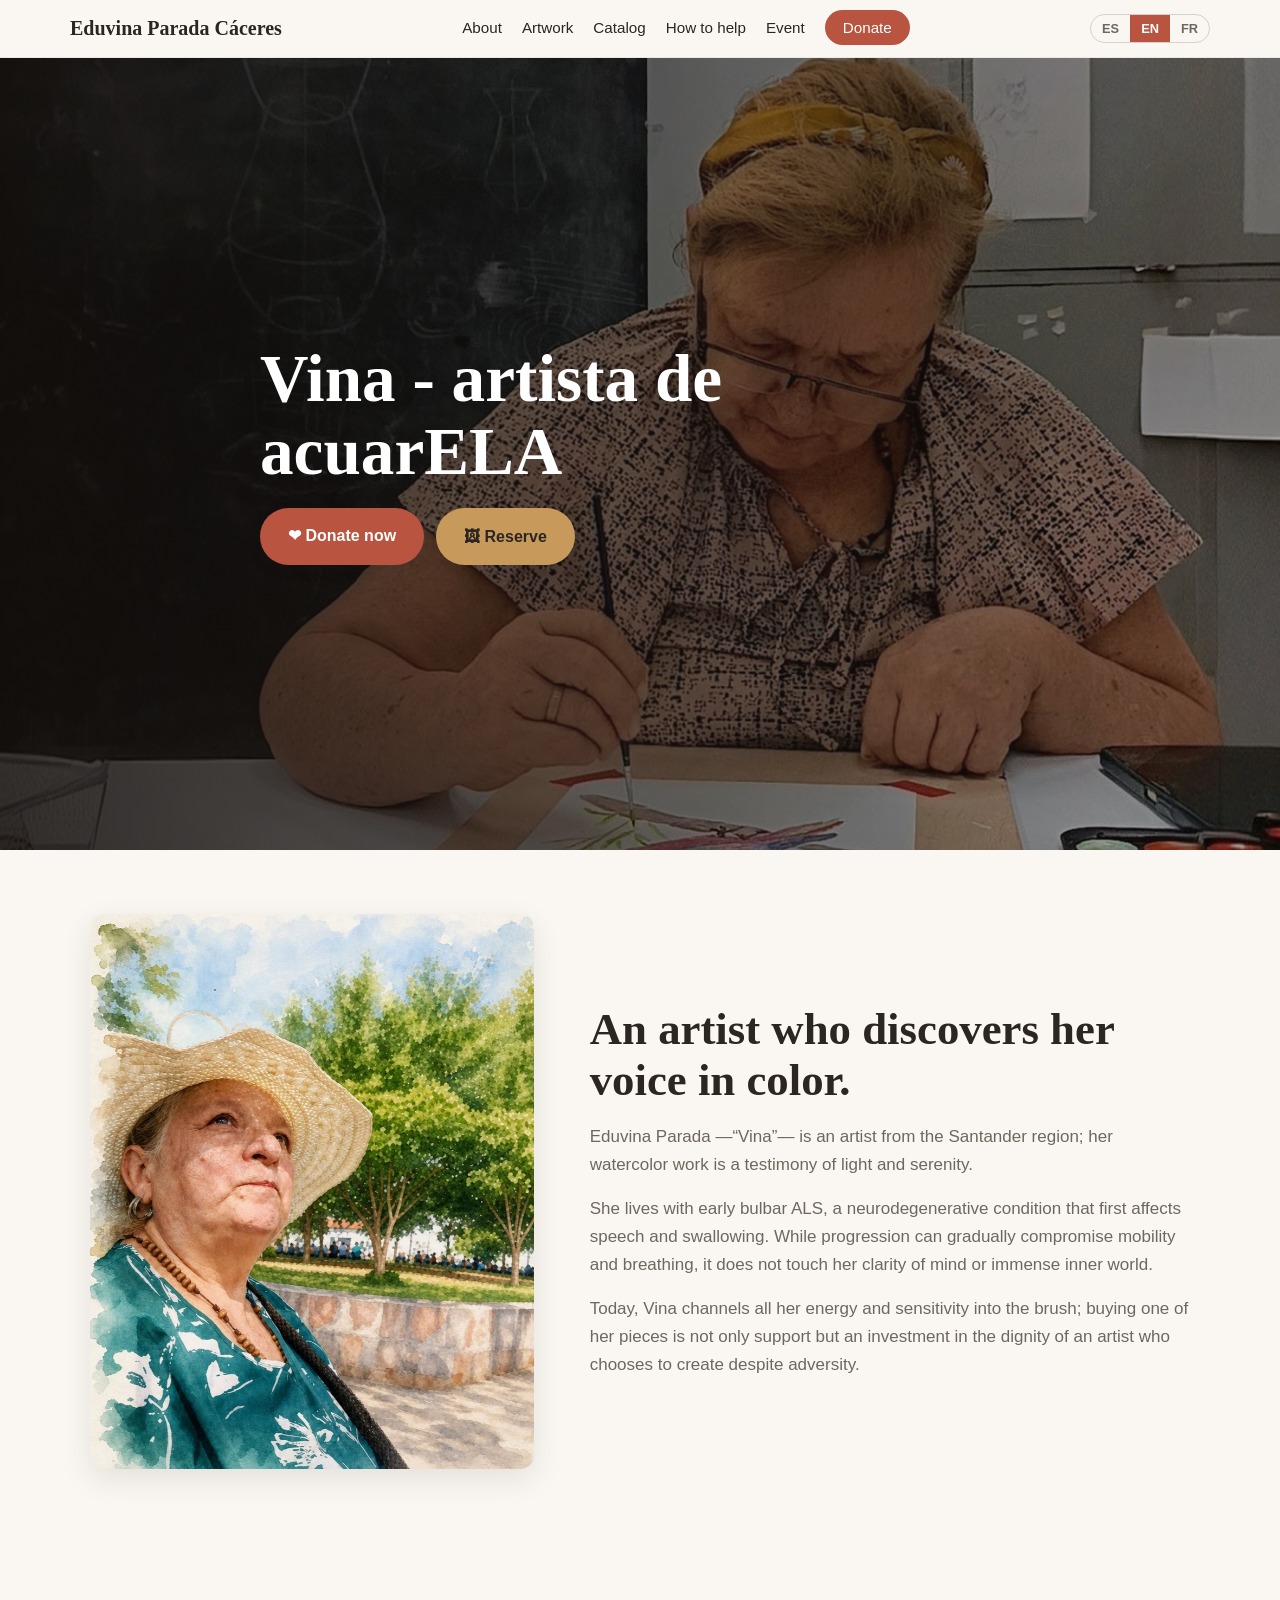
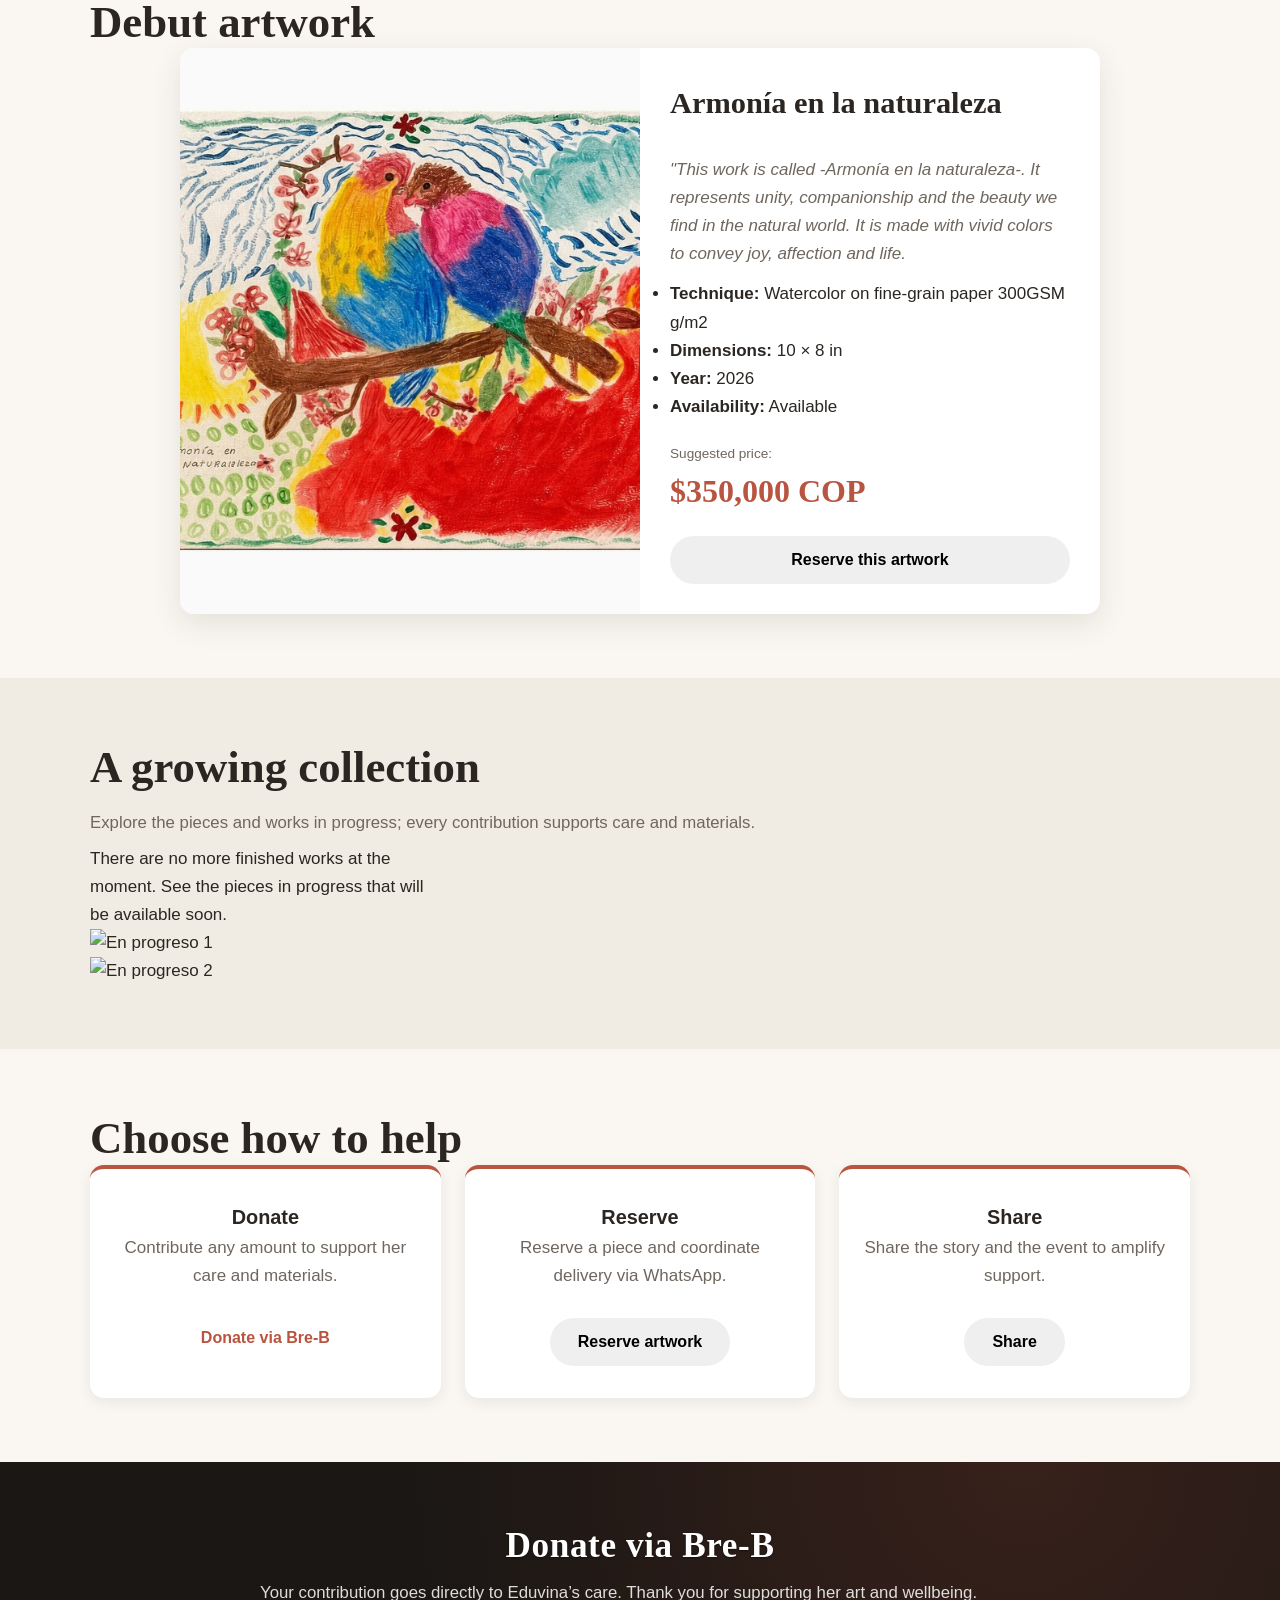
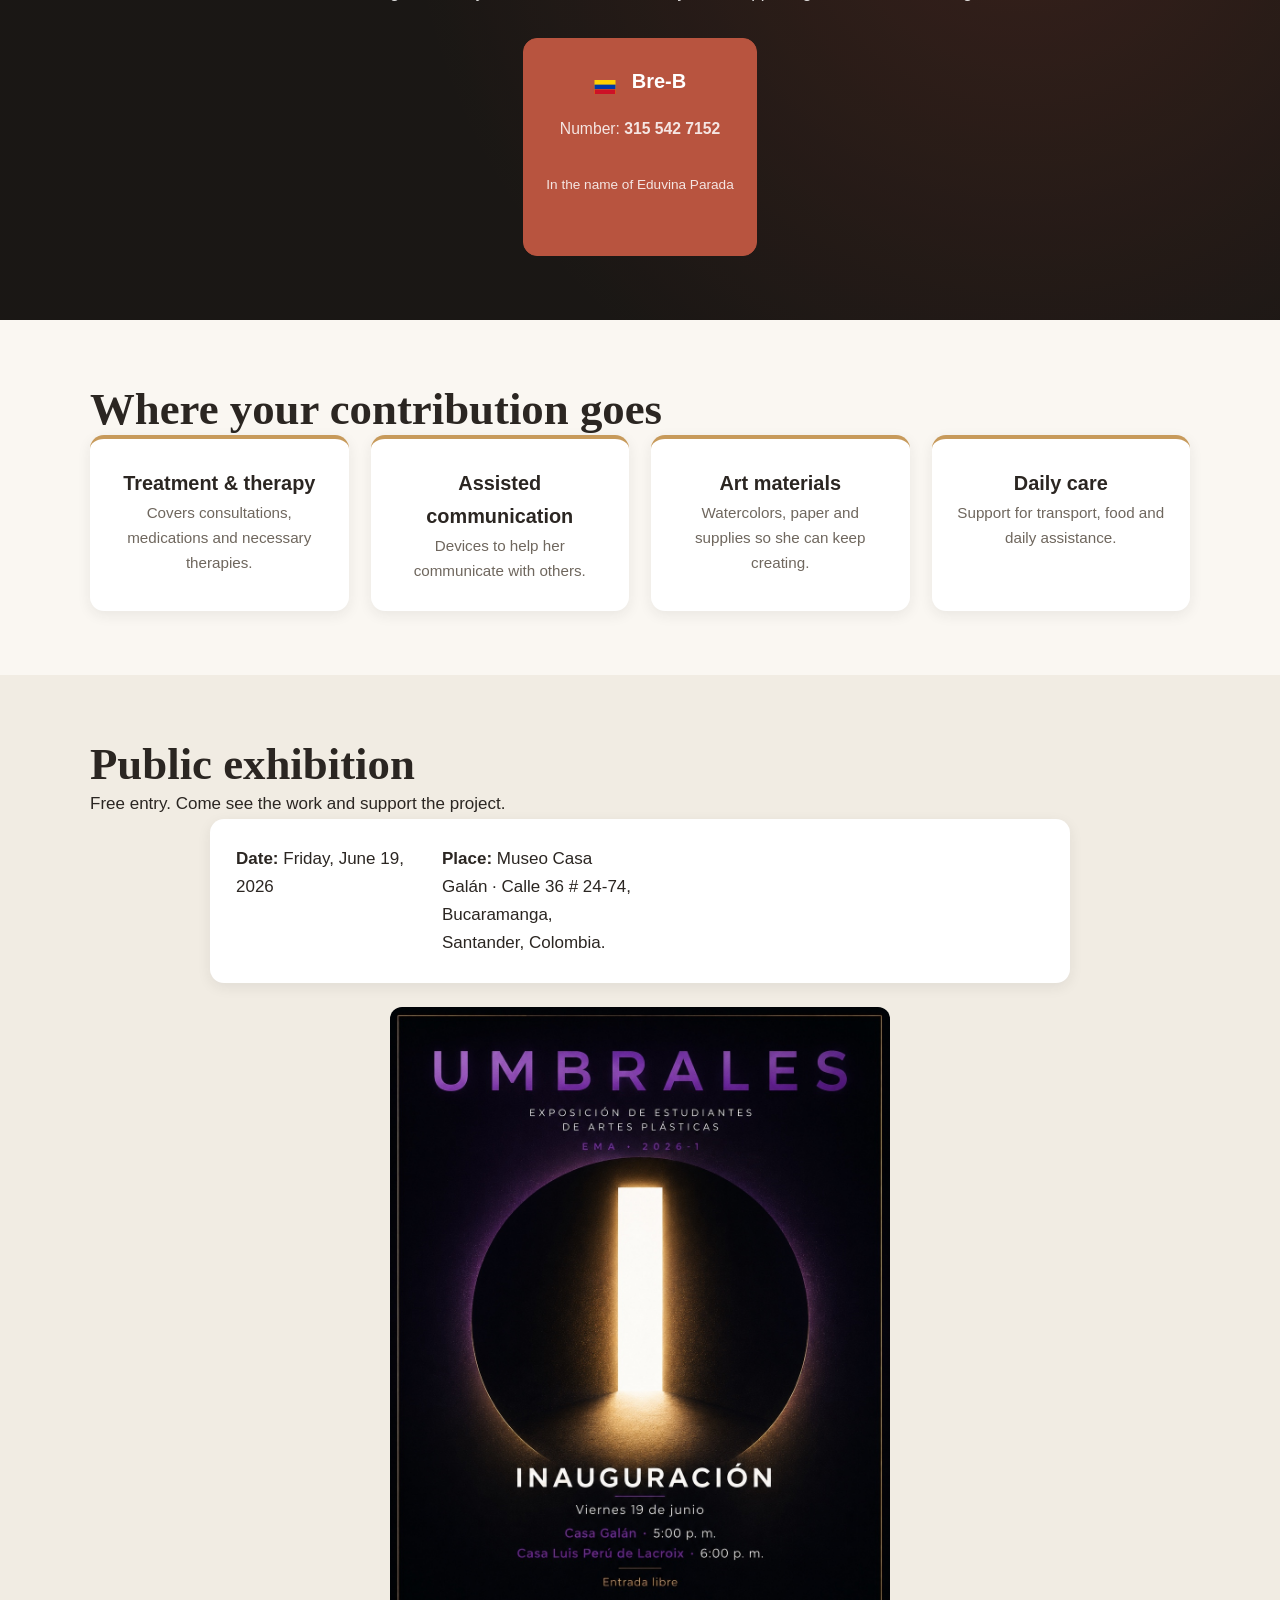
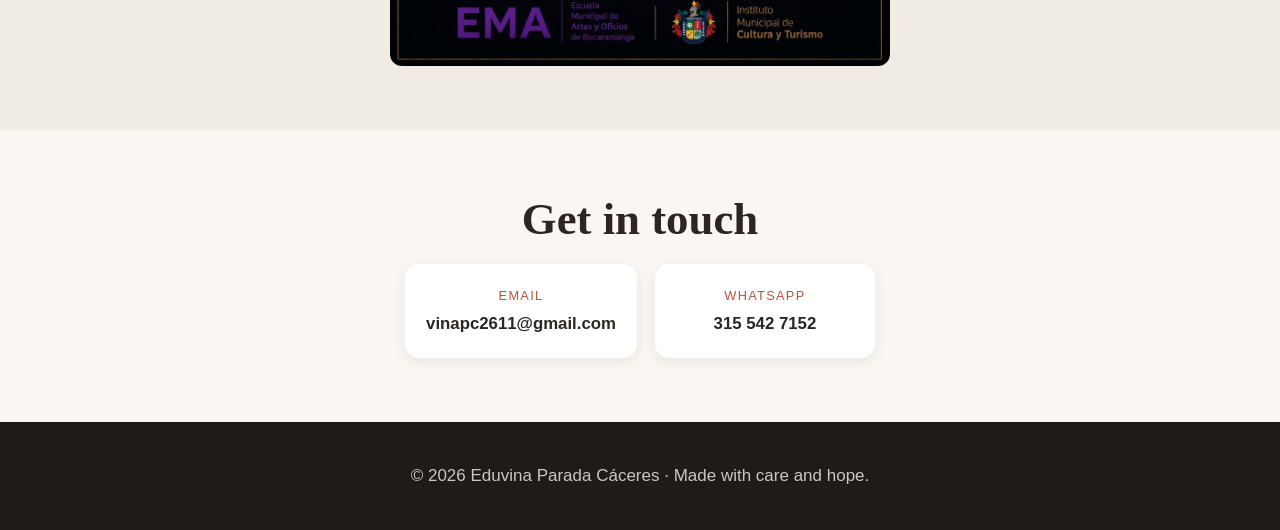
==== commit eee5aa55: "Add cat lightbox dialog to index.html" ====
--- a/index.html
+++ b/index.html
@@ -259,5 +259,21 @@
 
   <script src="app.js"></script>
   <script src="i18n.js"></script>
+
+<dialog id="cat-lightbox" class="cat-lightbox" aria-hidden="true">
+  <div class="lb__panel">
+    <button class="lb__close" aria-label="Cerrar">×</button>
+    <div class="lb__content">
+      <img class="lb__img" src="" alt="" />
+      <div class="lb__meta">
+        <h3 class="lb__title"></h3>
+        <p class="lb__desc"></p>
+        <div class="lb__ficha"></div>
+        <a class="lb__reserve btn btn--accent" href="#">Reservar</a>
+      </div>
+    </div>
+  </div>
+</dialog>
+  
 </body>
 </html>
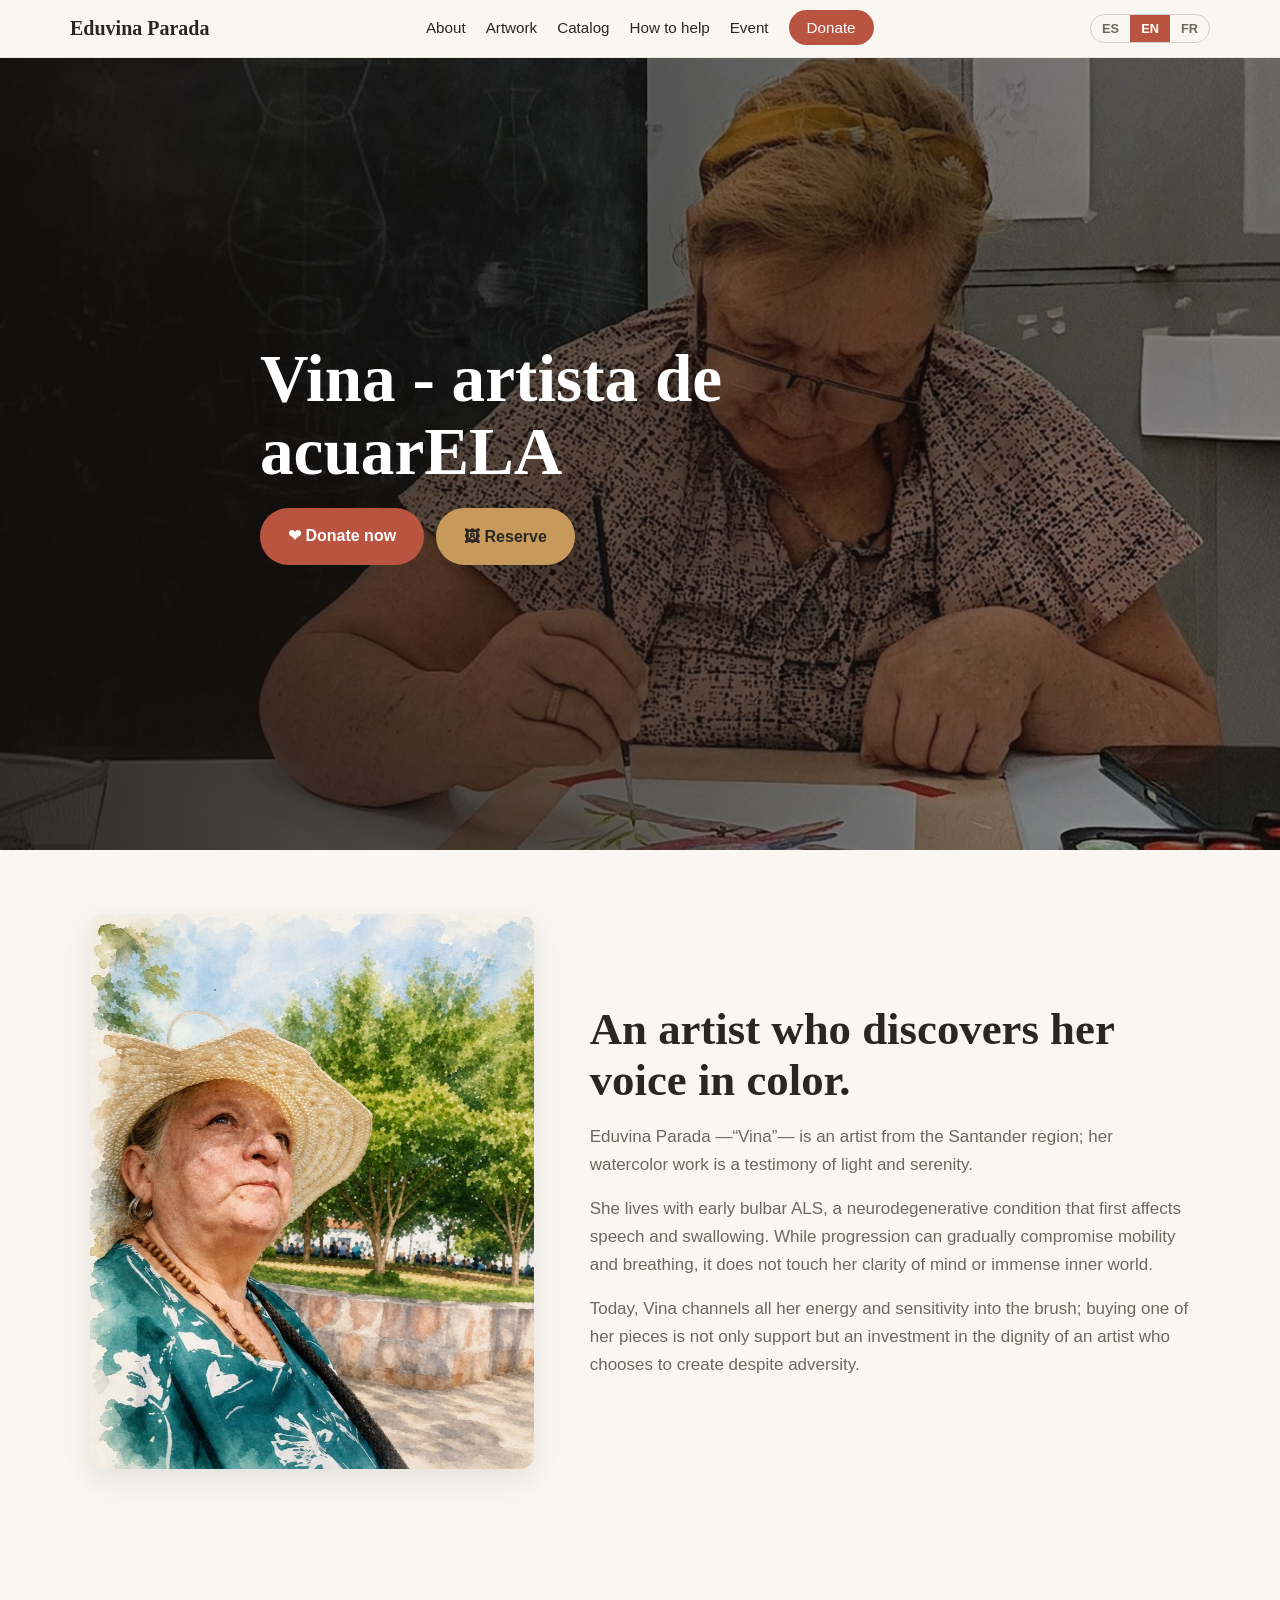
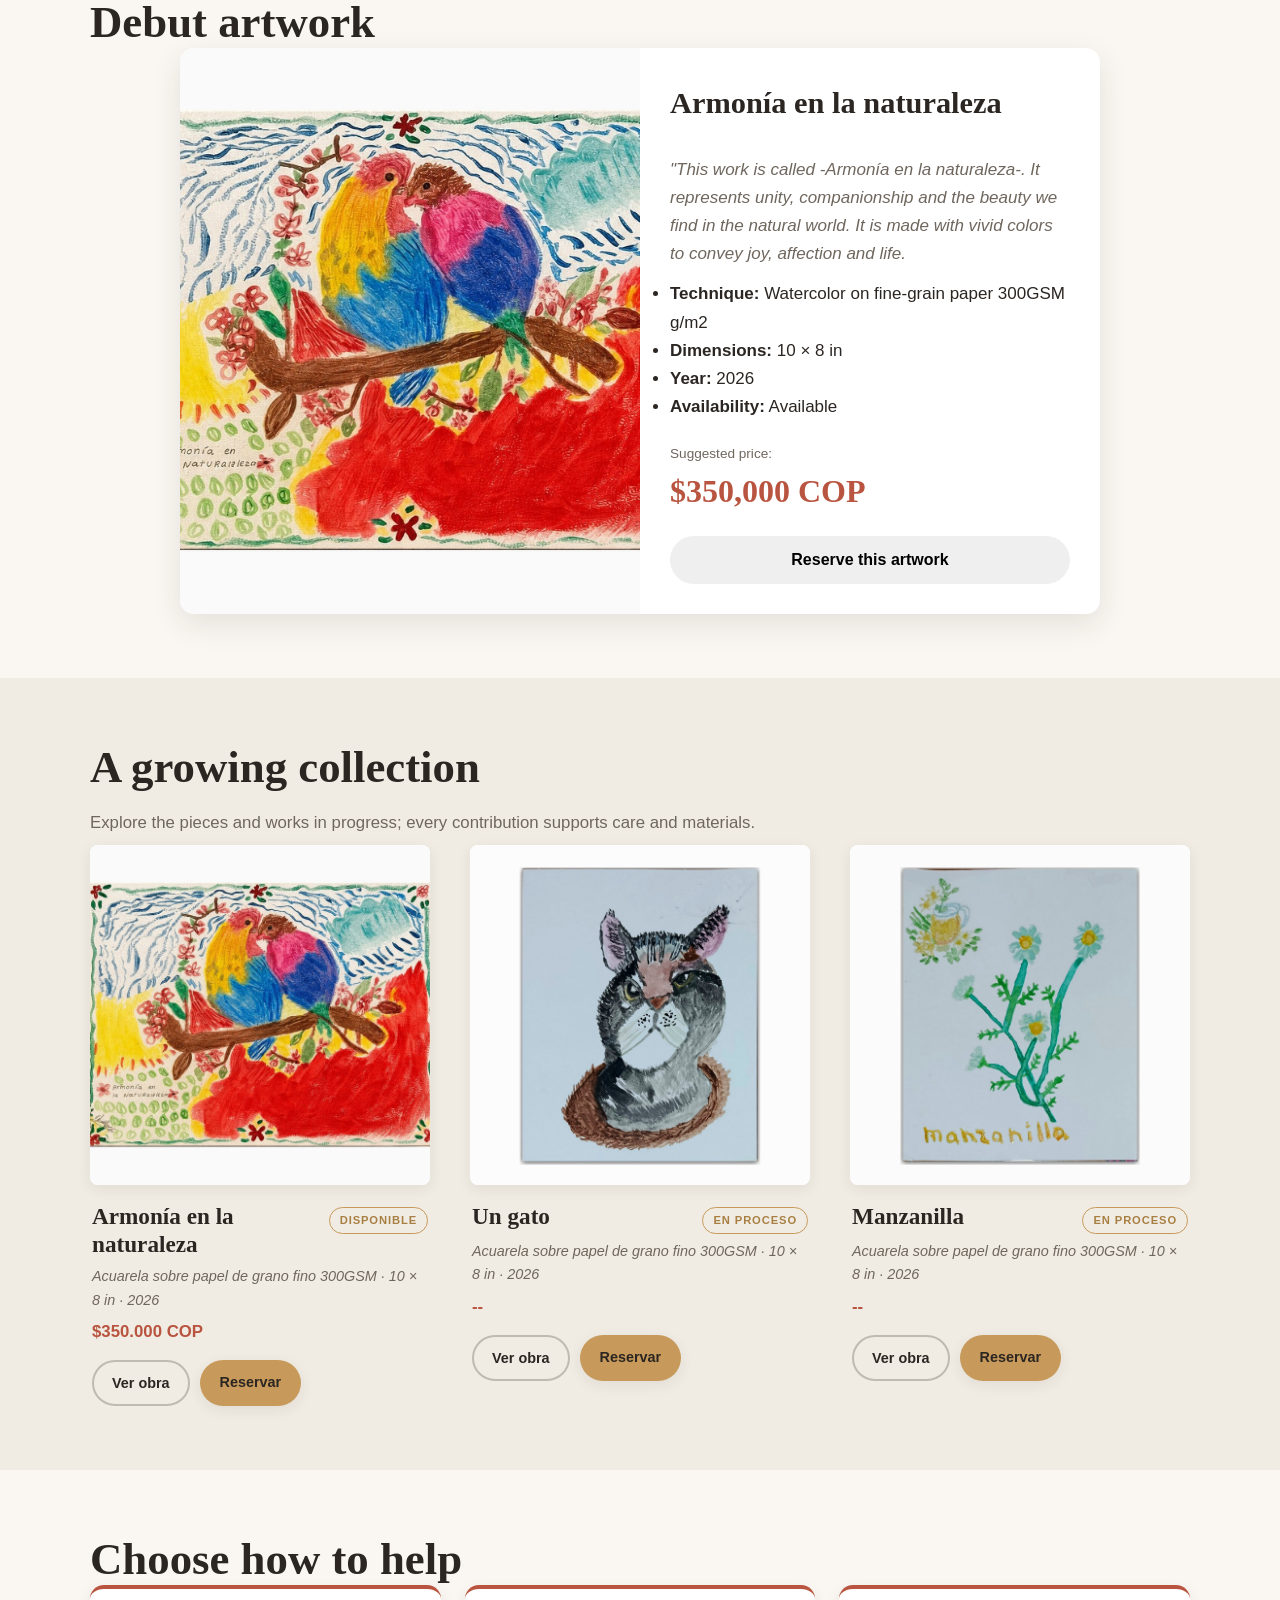
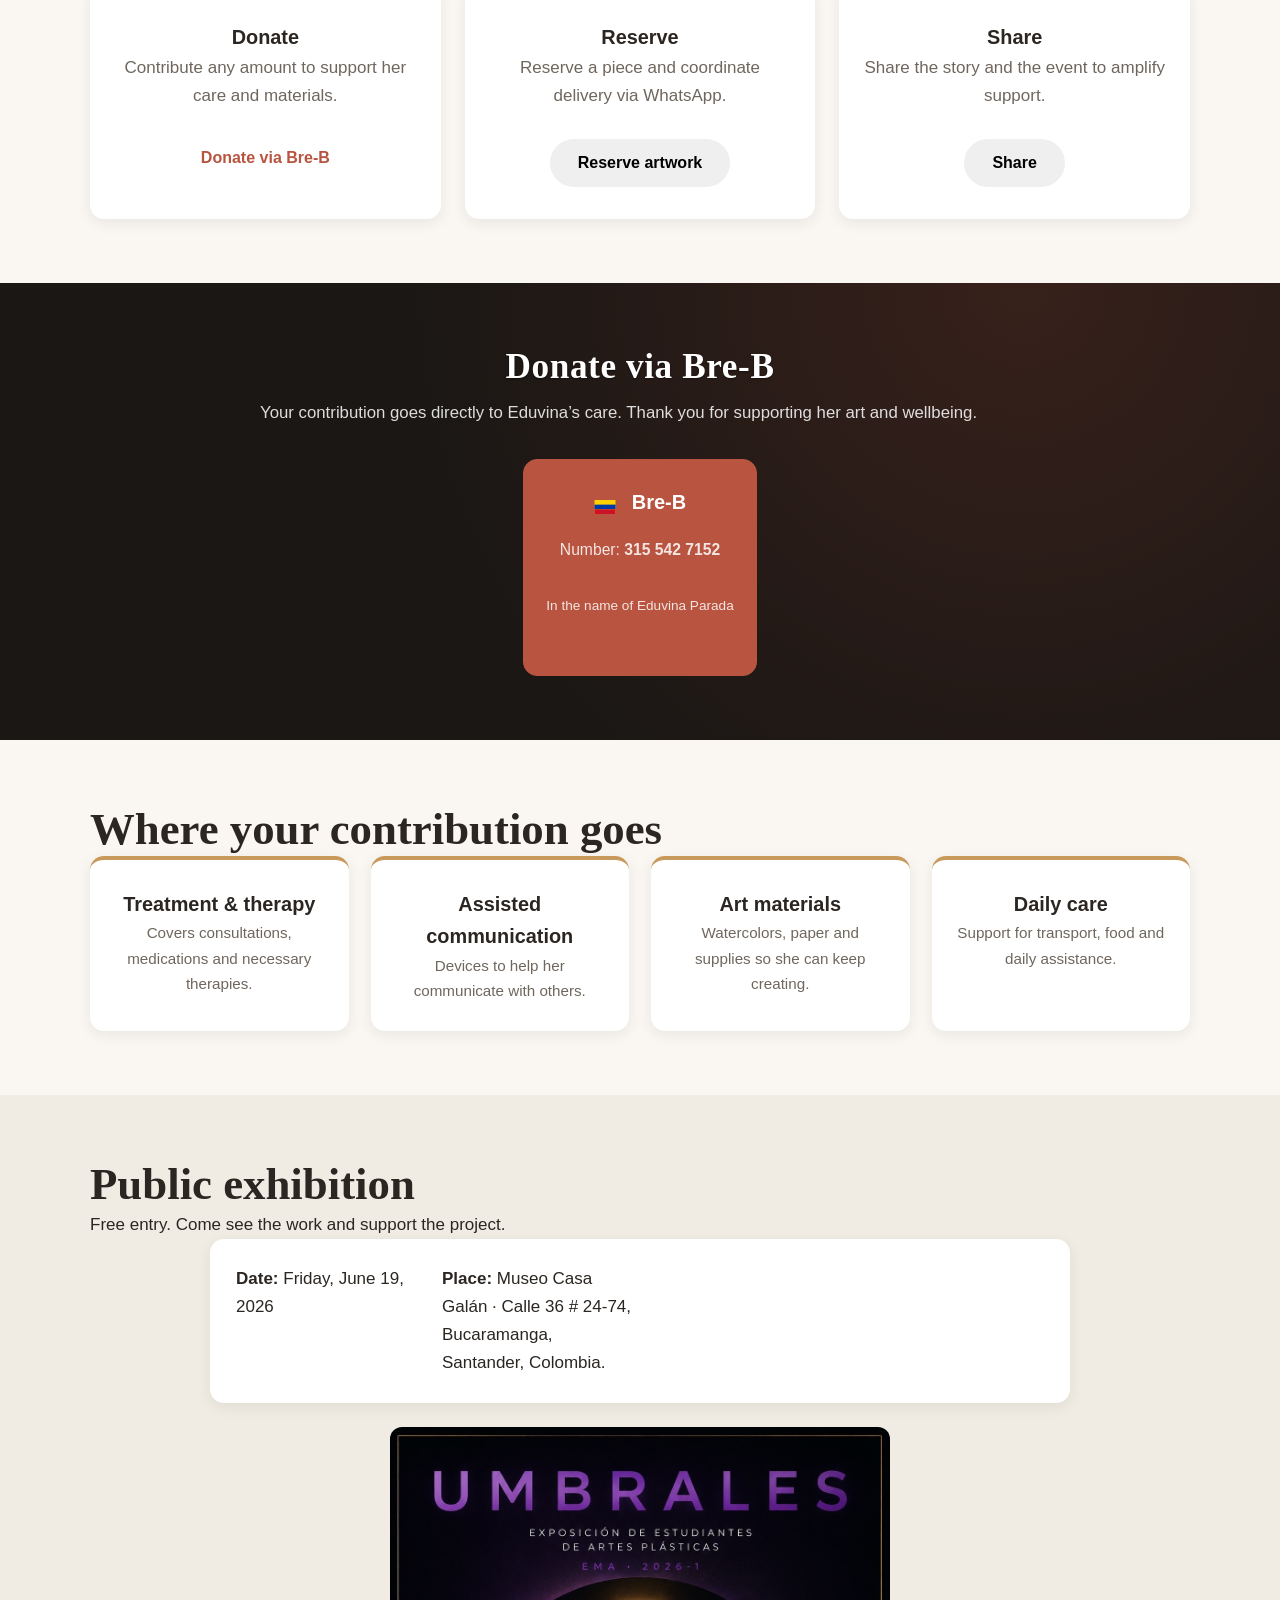
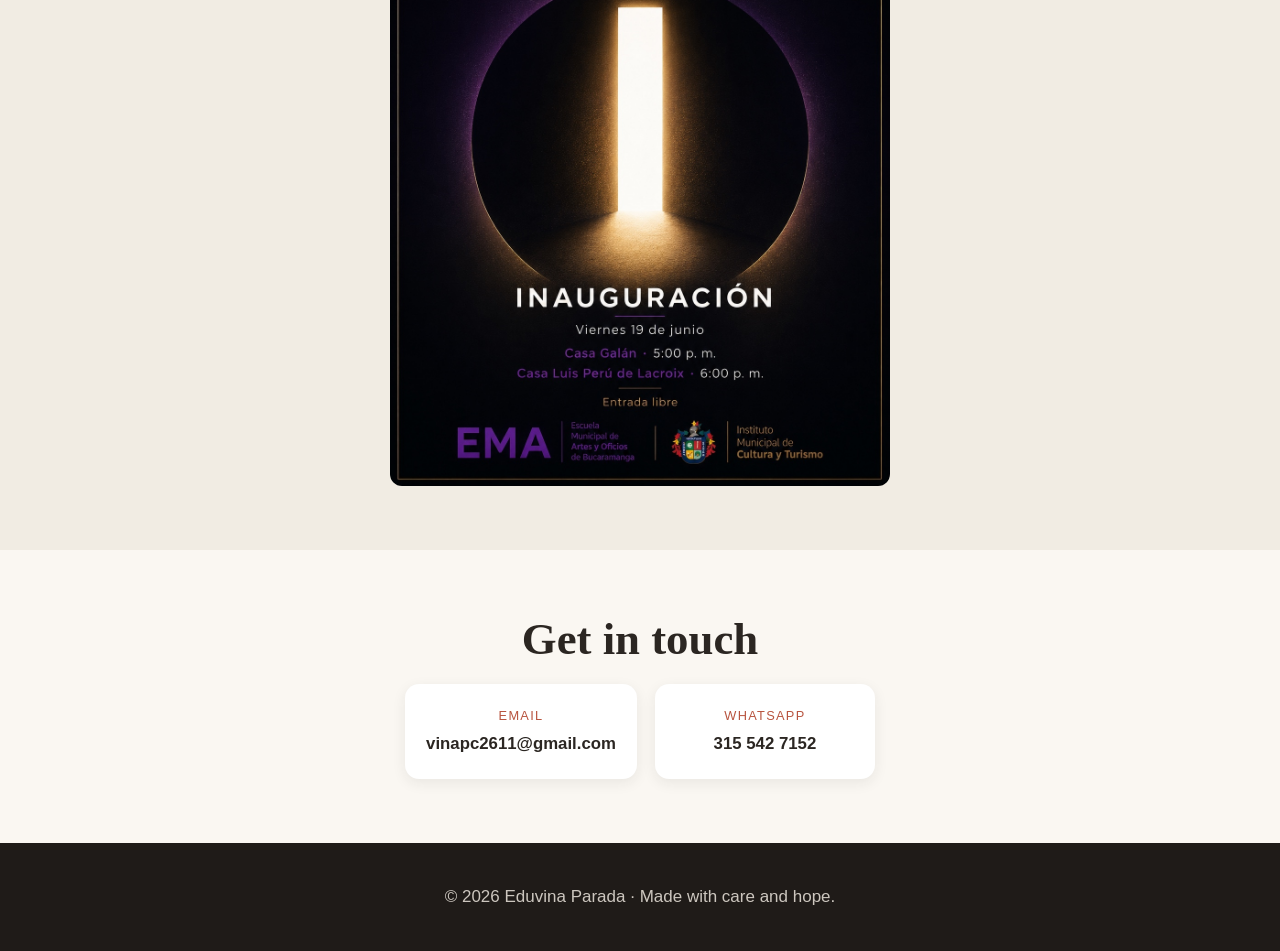
==== commit 9b965857: "Update title and footer site name to 'Vina acuarELA'" ====
--- a/index.html
+++ b/index.html
@@ -3,19 +3,19 @@
 <head>
   <meta charset="utf-8" />
   <meta name="viewport" content="width=device-width,initial-scale=1" />
-  <title data-i18n="meta_title">Eduvina Parada Cáceres · Su primera obra</title>
+  <title data-i18n="meta_title">Vina acuarELA</title>
   <meta name="description" data-i18n-attr="content:meta_desc" content="" />
 
   <!-- Canonical / Open Graph / Twitter (actualiza a tu dominio) -->
   <link rel="canonical" href="https://www.vina-acuarela.com/" />
   <meta property="og:url" content="https://www.vina-acuarela.com/" />
   <meta property="og:type" content="website" />
-  <meta property="og:title" content="Eduvina Parada Cáceres · Su primera obra" />
+  <meta property="og:title" content="Vina acuarELA<" />
   <!-- <meta property="og:image" content="https://www.vina-acuarela.com/images/og-image.jpg" /> -->
 
   <meta name="twitter:card" content="summary_large_image" />
   <meta name="twitter:url" content="https://www.vina-acuarela.com/" />
-  <meta name="twitter:title" content="Eduvina Parada Cáceres · Su primera obra" />
+  <meta name="twitter:title" content="Vina acuarELA" />
   <!-- <meta name="twitter:image" content="https://www.vina-acuarela.com/images/og-image.jpg" /> -->
 
   <link rel="stylesheet" href="styles.css" />
@@ -26,7 +26,7 @@
 <body>
   <header class="site-header">
     <nav class="nav container" aria-label="Navegación principal">
-      <a href="#inicio" class="nav__logo" data-i18n="site_name">Eduvina Parada Cáceres</a>
+      <a href="#inicio" class="nav__logo" data-i18n="site_name">Vina acuarELA</a>
       <ul class="nav__links">
         <li><a href="#historia" data-i18n="nav_historia">Historia</a></li>
         <li><a href="#obra" data-i18n="nav_obra">La obra</a></li>
@@ -253,7 +253,7 @@
 
   <footer class="site-footer">
     <div class="container" style="text-align:center;">
-      <p>© 2026 <span data-i18n="site_name">Eduvina Parada Cáceres</span> · <span data-i18n="footer_copy">Hecho con cariño y esperanza.</span></p>
+      <p>© 2026 <span data-i18n="site_name">Vina acuarELA</span> · <span data-i18n="footer_copy">Hecho con cariño y esperanza.</span></p>
     </div>
   </footer>
 
--- a/styles.css
+++ b/styles.css
@@ -489,9 +489,147 @@
   pointer-events: none;
 }
 
+/* Lightbox básico — pegar en styles.css */
+#cat-lightbox {
+  border: 0;
+  padding: 0;
+  background: rgba(0,0,0,0.6);
+  backdrop-filter: blur(2px);
+  width: 100%;
+  height: 100%;
+  max-width: none;
+  display: none; /* JS mostrará el dialog */
+  align-items: center;
+  justify-content: center;
+  z-index: 9999;
+}
+
+/* Si <dialog> soporta open, queremos centrar el panel */
+#cat-lightbox[open],
+#cat-lightbox[aria-hidden="false"] {
+  display: flex;
+}
+
+/* Panel interior */
+#cat-lightbox .lb__panel {
+  background: var(--color-surface, #fff);
+  color: var(--color-text, #111);
+  max-width: 1100px;
+  width: calc(100% - 32px);
+  margin: 24px;
+  border-radius: 8px;
+  box-shadow: 0 20px 40px rgba(0,0,0,0.35);
+  overflow: hidden;
+  display: flex;
+  flex-direction: row;
+}
+
+/* Contenido y responsive */
+#cat-lightbox .lb__content {
+  display: flex;
+  width: 100%;
+  gap: 20px;
+  padding: 18px;
+  align-items: flex-start;
+}
+#cat-lightbox .lb__img {
+  max-width: 55%;
+  height: auto;
+  object-fit: contain;
+  border-radius: 4px;
+  box-shadow: 0 6px 18px rgba(0,0,0,0.15);
+}
+#cat-lightbox .lb__meta {
+  flex: 1;
+  min-width: 200px;
+}
+#cat-lightbox .lb__title {
+  margin: 0 0 8px;
+  font-size: 1.25rem;
+}
+#cat-lightbox .lb__desc {
+  margin: 0 0 12px;
+  color: var(--color-muted, #666);
+}
+
+/* ficha de datos técnica/medidas */
+#cat-lightbox .lb__ficha { display: grid; grid-template-columns: auto 1fr; gap: 8px 16px; margin-bottom: 12px; }
+#cat-lightbox .lb__ficha dt { font-weight: 700; }
+#cat-lightbox .lb__ficha dd { margin: 0 0 6px; }
+
+/* botones */
+#cat-lightbox .lb__reserve { display: inline-block; margin-top: 8px; }
+#cat-lightbox .lb__close {
+  position: absolute;
+  right: 12px;
+  top: 12px;
+  background: transparent;
+  border: none;
+  font-size: 1.6rem;
+  color: var(--color-dark, #222);
+  cursor: pointer;
+}
+
+/* Mobile: apilar imagen arriba */
+@media (max-width: 800px) {
+  #cat-lightbox .lb__panel { flex-direction: column; }
+  #cat-lightbox .lb__img { max-width: 100%; width: 100%; }
+  #cat-lightbox .lb__content { flex-direction: column; }
+}
+
 /* Asegura que el contenido quede por encima del overlay */
 .donar-section > .container,
 #donar > .container {
   position: relative;
   z-index: 2;
 }
+
+/* Lightbox: centrado y separación mínima del botón cerrar */
+#cat-lightbox {
+  display: none;
+  align-items: center;
+  justify-content: center;
+  z-index: 9999;
+}
+
+#cat-lightbox[open],
+#cat-lightbox[aria-hidden="false"] {
+  display: flex;
+}
+
+#cat-lightbox .lb__panel {
+  background: transparent;
+  padding: 8px;
+  border-radius: 6px;
+  display: flex;
+  align-items: center;
+  justify-content: center;
+}
+
+#cat-lightbox .lb__img {
+  max-width: 95vw;
+  max-height: 90vh;
+  object-fit: contain;
+  display: block;
+  margin: 0 auto;
+  border-radius: 6px;
+  box-shadow: 0 12px 30px rgba(0,0,0,0.25);
+}
+
+/* Botón cerrar: separación del borde */
+#cat-lightbox .lb__close {
+  position: absolute;
+  right: 18px;
+  top: 12px;
+  background: rgba(255,255,255,0.9);
+  border: none;
+  width: 40px;
+  height: 40px;
+  border-radius: 50%;
+  display: flex;
+  align-items: center;
+  justify-content: center;
+  font-size: 1.1rem;
+  box-shadow: 0 6px 18px rgba(0,0,0,0.12);
+  cursor: pointer;
+}
--- a/styles.css
+++ b/styles.css
@@ -489,9 +489,147 @@
   pointer-events: none;
 }
 
+/* Lightbox básico — pegar en styles.css */
+#cat-lightbox {
+  border: 0;
+  padding: 0;
+  background: rgba(0,0,0,0.6);
+  backdrop-filter: blur(2px);
+  width: 100%;
+  height: 100%;
+  max-width: none;
+  display: none; /* JS mostrará el dialog */
+  align-items: center;
+  justify-content: center;
+  z-index: 9999;
+}
+
+/* Si <dialog> soporta open, queremos centrar el panel */
+#cat-lightbox[open],
+#cat-lightbox[aria-hidden="false"] {
+  display: flex;
+}
+
+/* Panel interior */
+#cat-lightbox .lb__panel {
+  background: var(--color-surface, #fff);
+  color: var(--color-text, #111);
+  max-width: 1100px;
+  width: calc(100% - 32px);
+  margin: 24px;
+  border-radius: 8px;
+  box-shadow: 0 20px 40px rgba(0,0,0,0.35);
+  overflow: hidden;
+  display: flex;
+  flex-direction: row;
+}
+
+/* Contenido y responsive */
+#cat-lightbox .lb__content {
+  display: flex;
+  width: 100%;
+  gap: 20px;
+  padding: 18px;
+  align-items: flex-start;
+}
+#cat-lightbox .lb__img {
+  max-width: 55%;
+  height: auto;
+  object-fit: contain;
+  border-radius: 4px;
+  box-shadow: 0 6px 18px rgba(0,0,0,0.15);
+}
+#cat-lightbox .lb__meta {
+  flex: 1;
+  min-width: 200px;
+}
+#cat-lightbox .lb__title {
+  margin: 0 0 8px;
+  font-size: 1.25rem;
+}
+#cat-lightbox .lb__desc {
+  margin: 0 0 12px;
+  color: var(--color-muted, #666);
+}
+
+/* ficha de datos técnica/medidas */
+#cat-lightbox .lb__ficha { display: grid; grid-template-columns: auto 1fr; gap: 8px 16px; margin-bottom: 12px; }
+#cat-lightbox .lb__ficha dt { font-weight: 700; }
+#cat-lightbox .lb__ficha dd { margin: 0 0 6px; }
+
+/* botones */
+#cat-lightbox .lb__reserve { display: inline-block; margin-top: 8px; }
+#cat-lightbox .lb__close {
+  position: absolute;
+  right: 12px;
+  top: 12px;
+  background: transparent;
+  border: none;
+  font-size: 1.6rem;
+  color: var(--color-dark, #222);
+  cursor: pointer;
+}
+
+/* Mobile: apilar imagen arriba */
+@media (max-width: 800px) {
+  #cat-lightbox .lb__panel { flex-direction: column; }
+  #cat-lightbox .lb__img { max-width: 100%; width: 100%; }
+  #cat-lightbox .lb__content { flex-direction: column; }
+}
+
 /* Asegura que el contenido quede por encima del overlay */
 .donar-section > .container,
 #donar > .container {
   position: relative;
   z-index: 2;
 }
+
+/* Lightbox: centrado y separación mínima del botón cerrar */
+#cat-lightbox {
+  display: none;
+  align-items: center;
+  justify-content: center;
+  z-index: 9999;
+}
+
+#cat-lightbox[open],
+#cat-lightbox[aria-hidden="false"] {
+  display: flex;
+}
+
+#cat-lightbox .lb__panel {
+  background: transparent;
+  padding: 8px;
+  border-radius: 6px;
+  display: flex;
+  align-items: center;
+  justify-content: center;
+}
+
+#cat-lightbox .lb__img {
+  max-width: 95vw;
+  max-height: 90vh;
+  object-fit: contain;
+  display: block;
+  margin: 0 auto;
+  border-radius: 6px;
+  box-shadow: 0 12px 30px rgba(0,0,0,0.25);
+}
+
+/* Botón cerrar: separación del borde */
+#cat-lightbox .lb__close {
+  position: absolute;
+  right: 18px;
+  top: 12px;
+  background: rgba(255,255,255,0.9);
+  border: none;
+  width: 40px;
+  height: 40px;
+  border-radius: 50%;
+  display: flex;
+  align-items: center;
+  justify-content: center;
+  font-size: 1.1rem;
+  box-shadow: 0 6px 18px rgba(0,0,0,0.12);
+  cursor: pointer;
+}
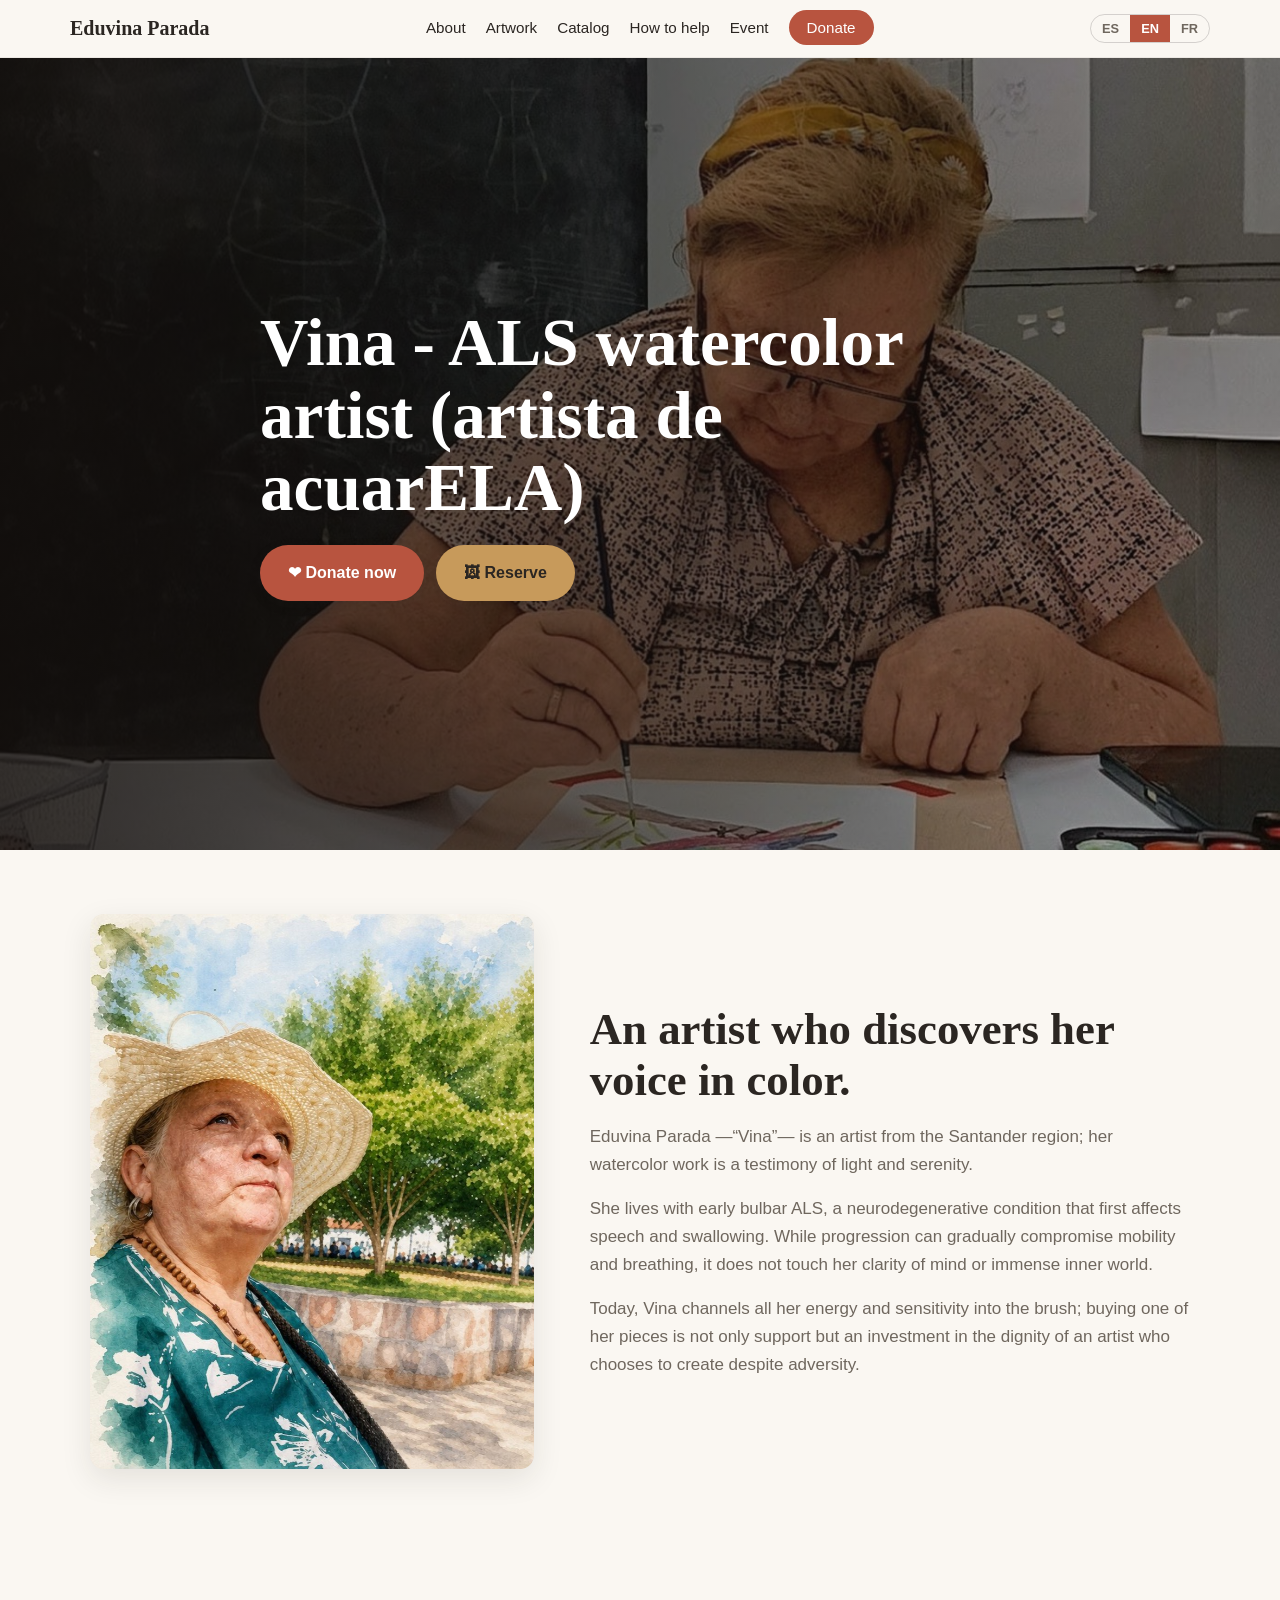
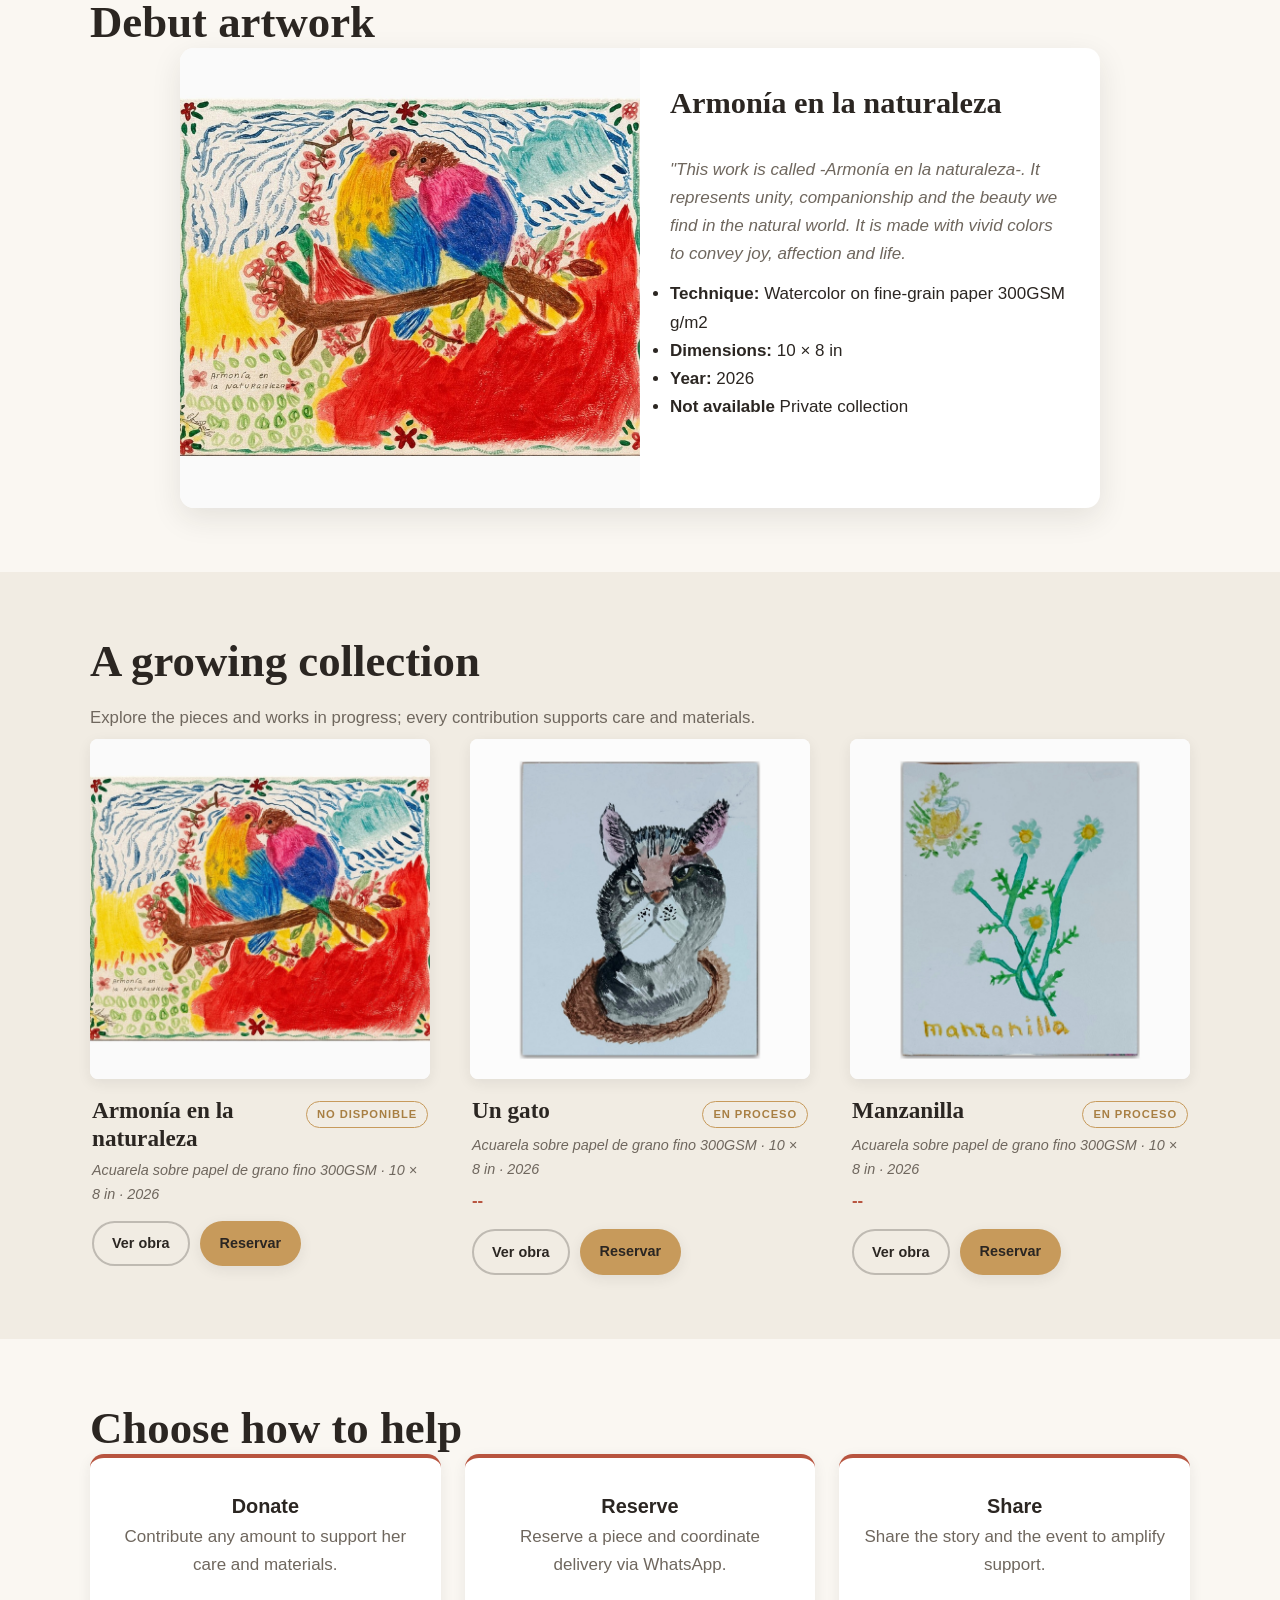
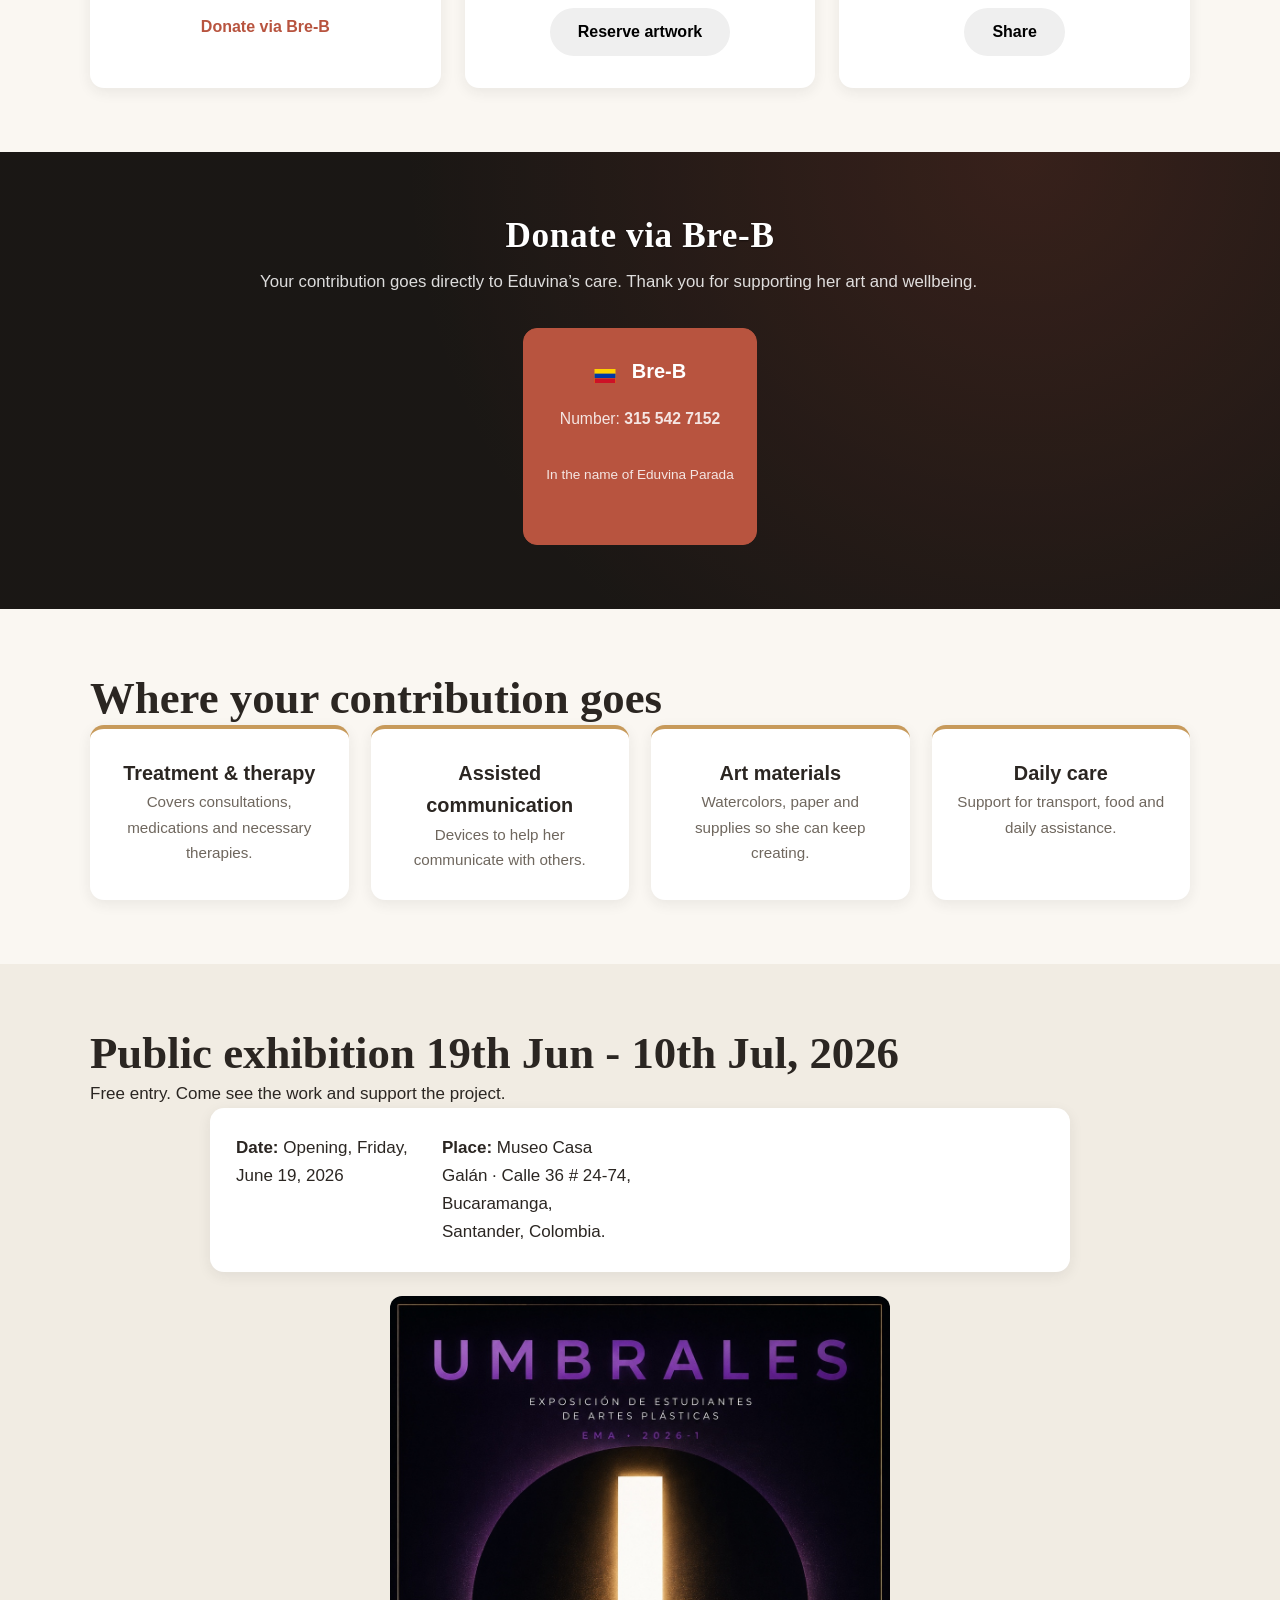
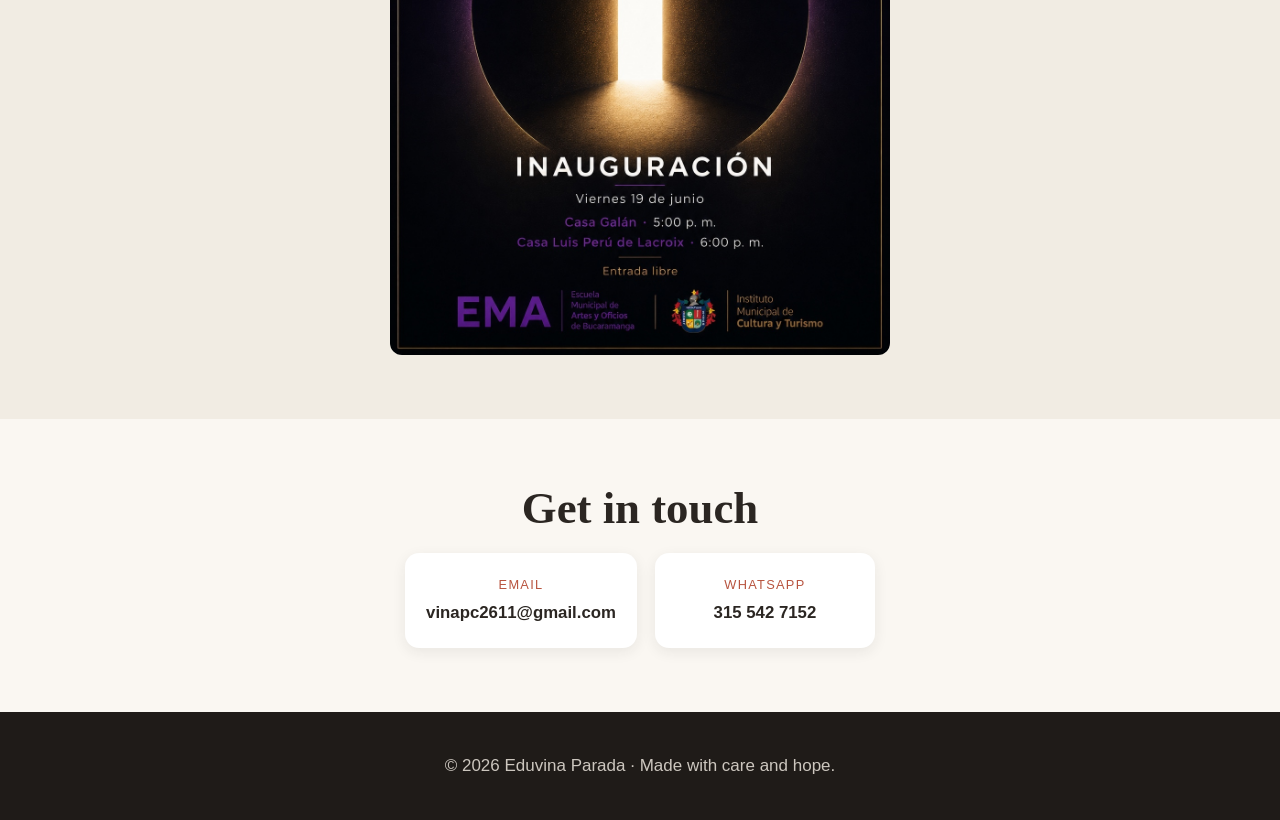
==== commit bc2e9c06: "Update availability status and remove price section" ====
--- a/index.html
+++ b/index.html
@@ -95,17 +95,10 @@
               <li><strong data-i18n="obra_ficha_tecnica_label">Técnica:</strong> <span data-i18n="obra_ficha_tecnica">Acuarela sobre papel de grano fino 300GSM g/m2</span></li>
               <li><strong data-i18n="obra_ficha_medidas_label">Dimensiones:</strong> <span data-i18n="obra_ficha_medidas">10 × 8 in</span></li>
               <li><strong data-i18n="obra_ficha_anio_label">Año:</strong> <span data-i18n="obra_ficha_anio">2026</span></li>
-              <li><strong data-i18n="obra_ficha_estado_label">Disponibilidad:</strong> <span data-i18n="obra_ficha_estado">Disponible</span></li>
+              <li><strong data-i18n="obra_ficha_estado_label">No disponible:</strong> <span data-i18n="obra_ficha_estado">Colección privada</span></li>
             </ul>
 
-            <p class="obra-card__price-wrap">
-              <span class="obra-card__price-label" data-i18n="obra_precio_label">Valor sugerido:</span>
-              <span class="obra-card__price" data-i18n="obra_precio">$350.000 pesos colombianos</span>
-            </p>
-
-            <div class="obra-actions">
-              <button class="btn btn--block" data-reserve data-reserve-title-key="obra_nombre" data-i18n="obra_btn">Reservar esta obra</button>
-            </div>
+
           </div>
         </div>
       </div>
